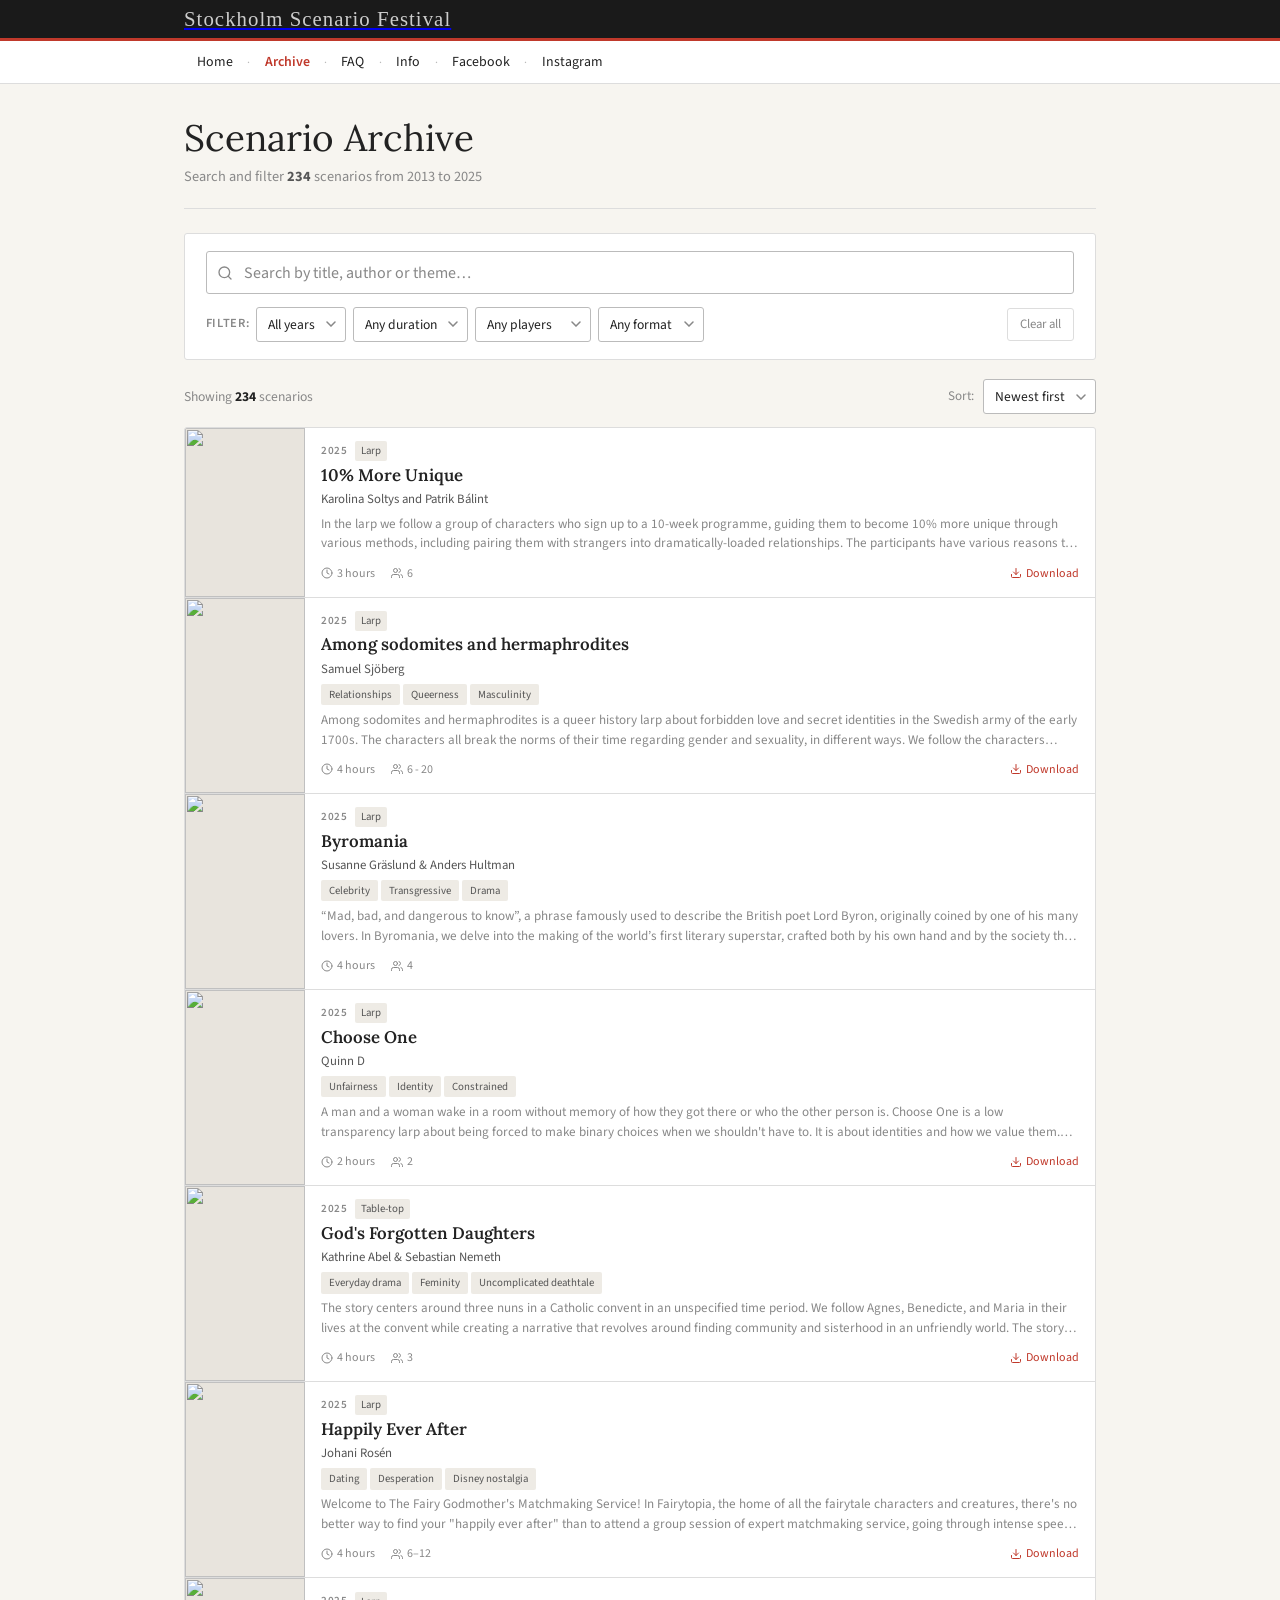
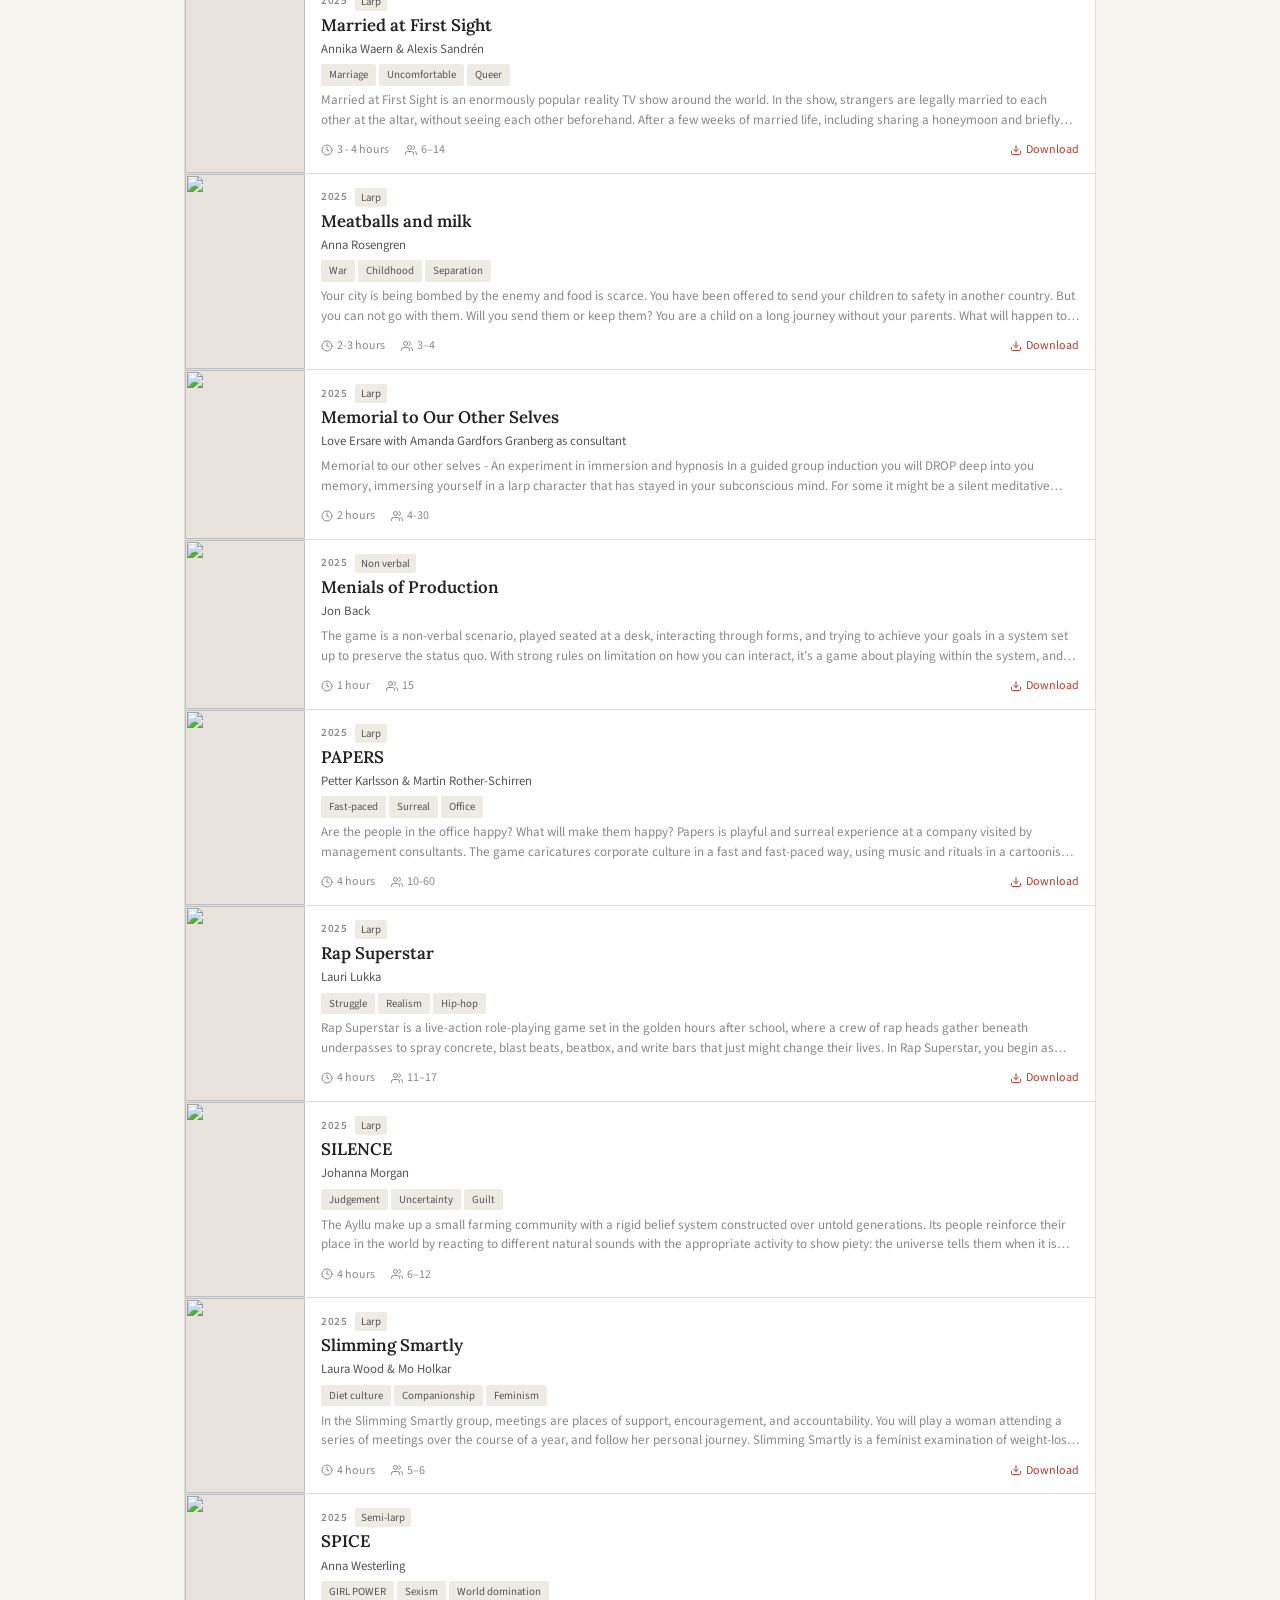
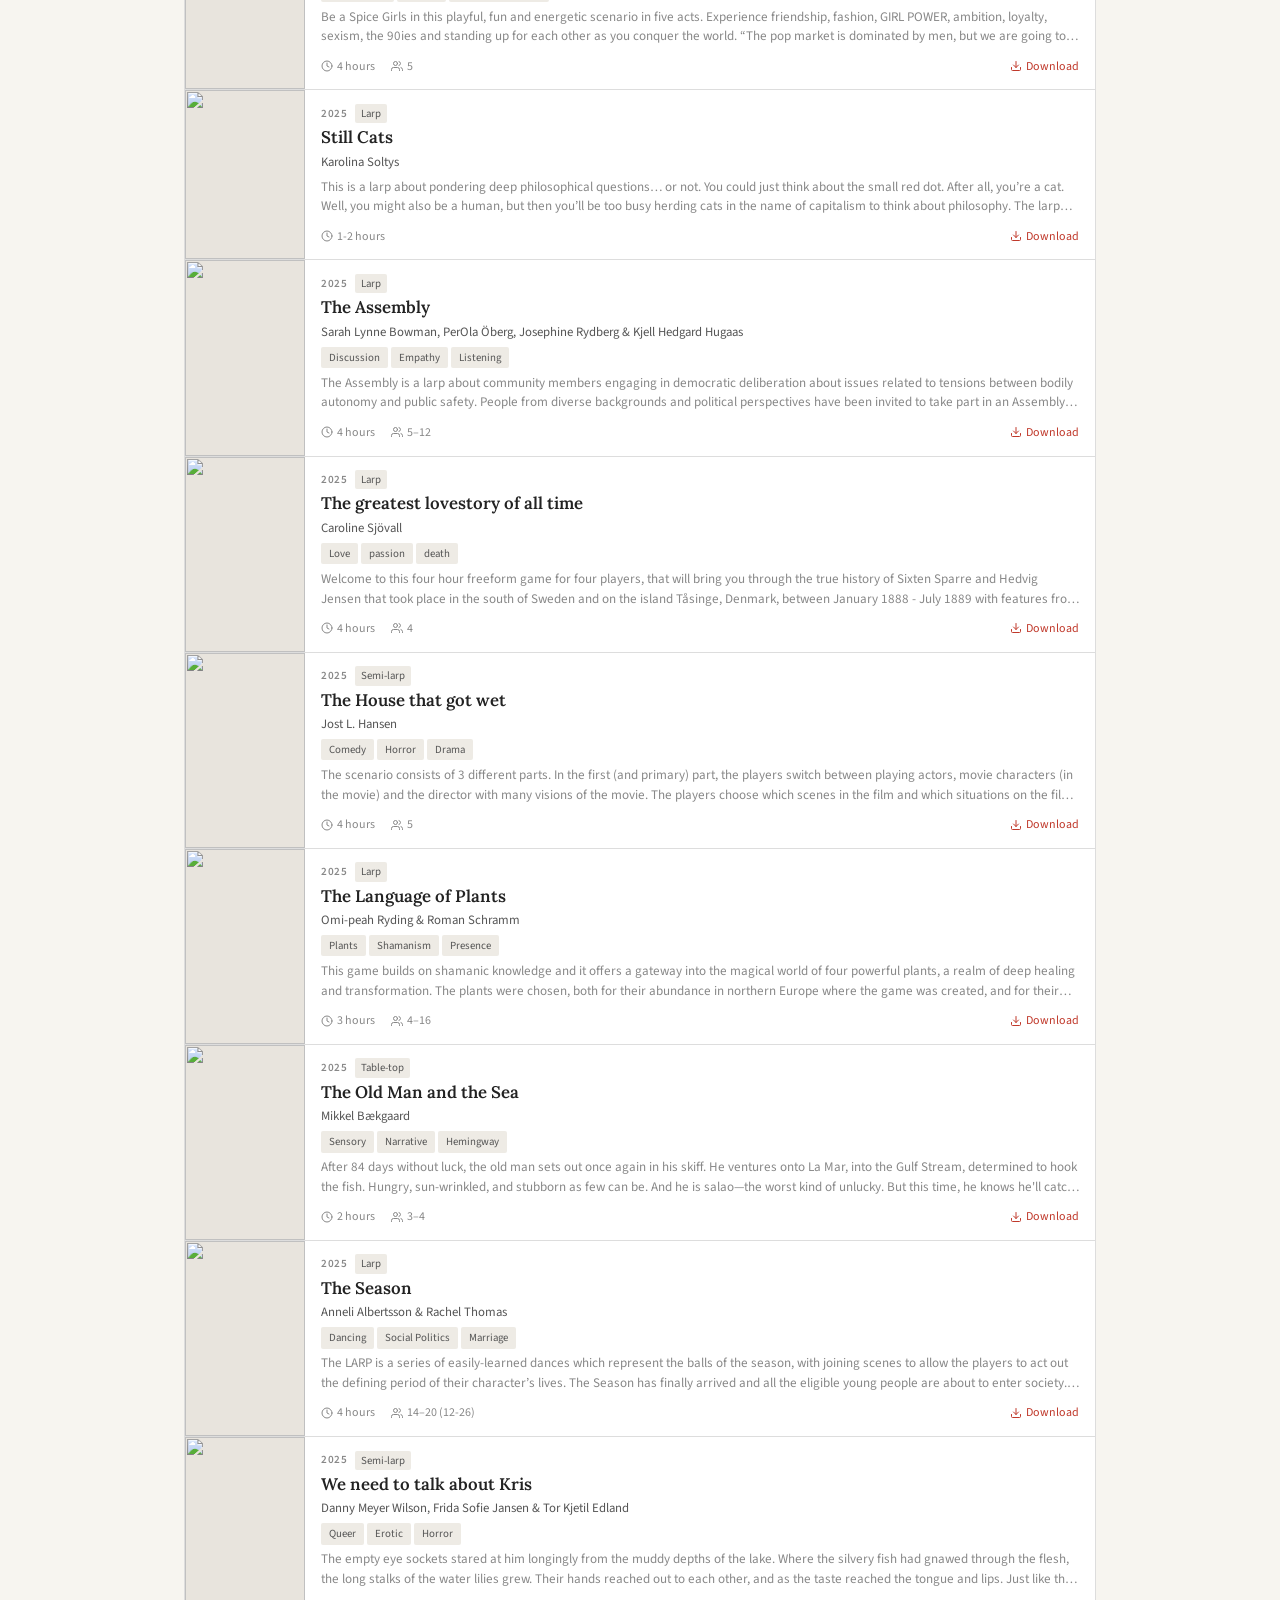
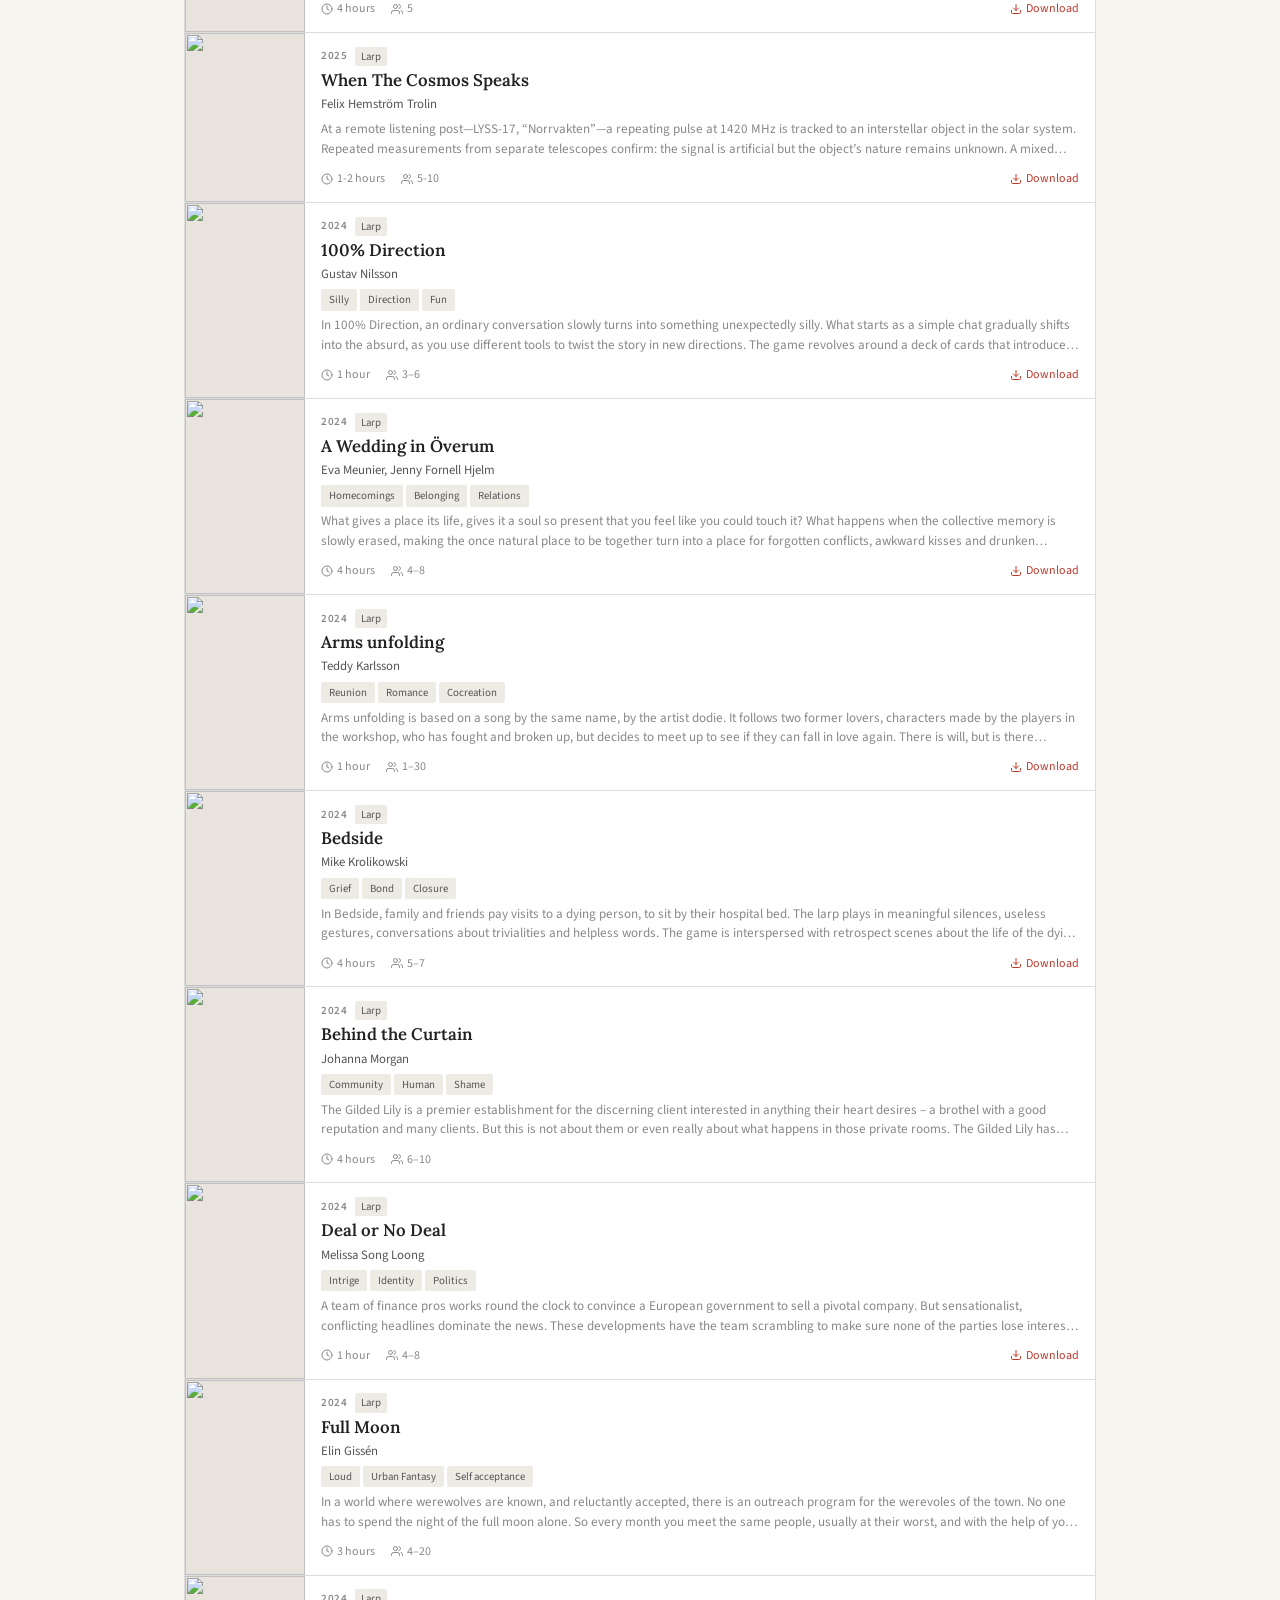
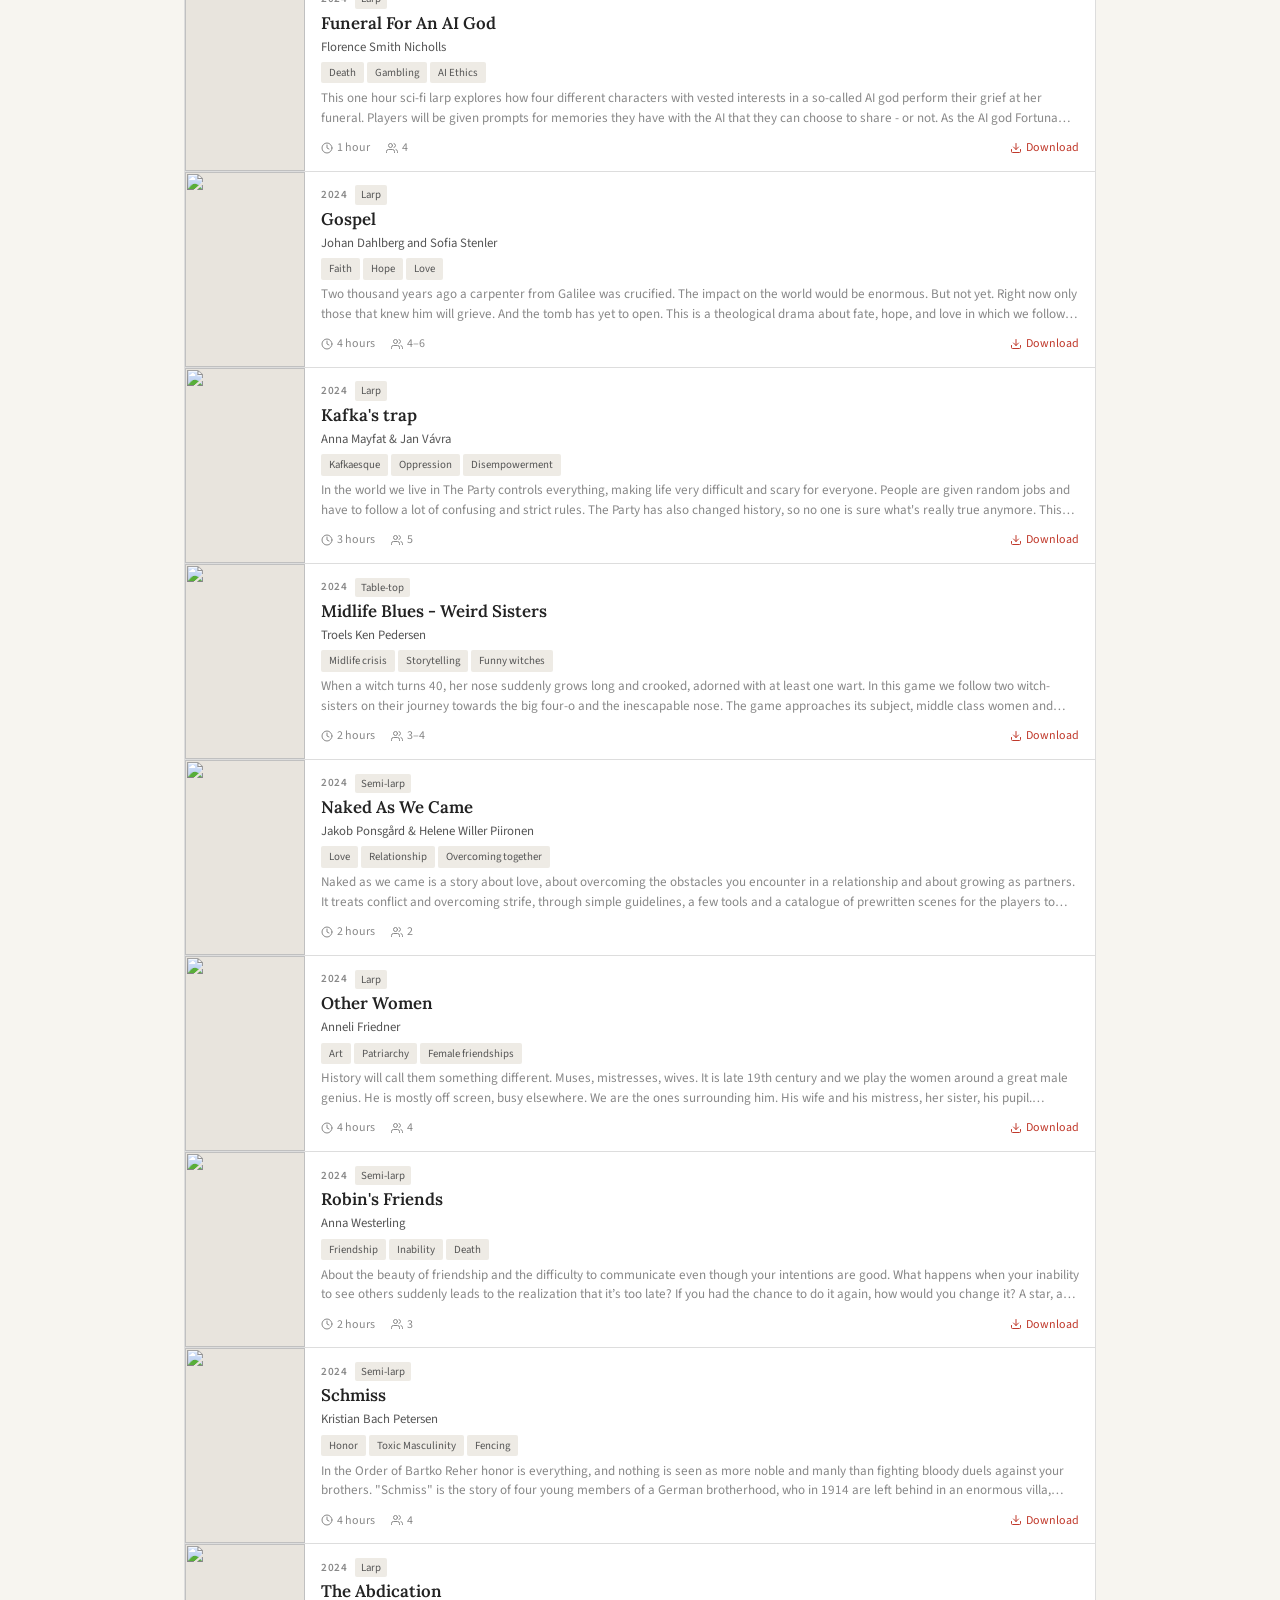
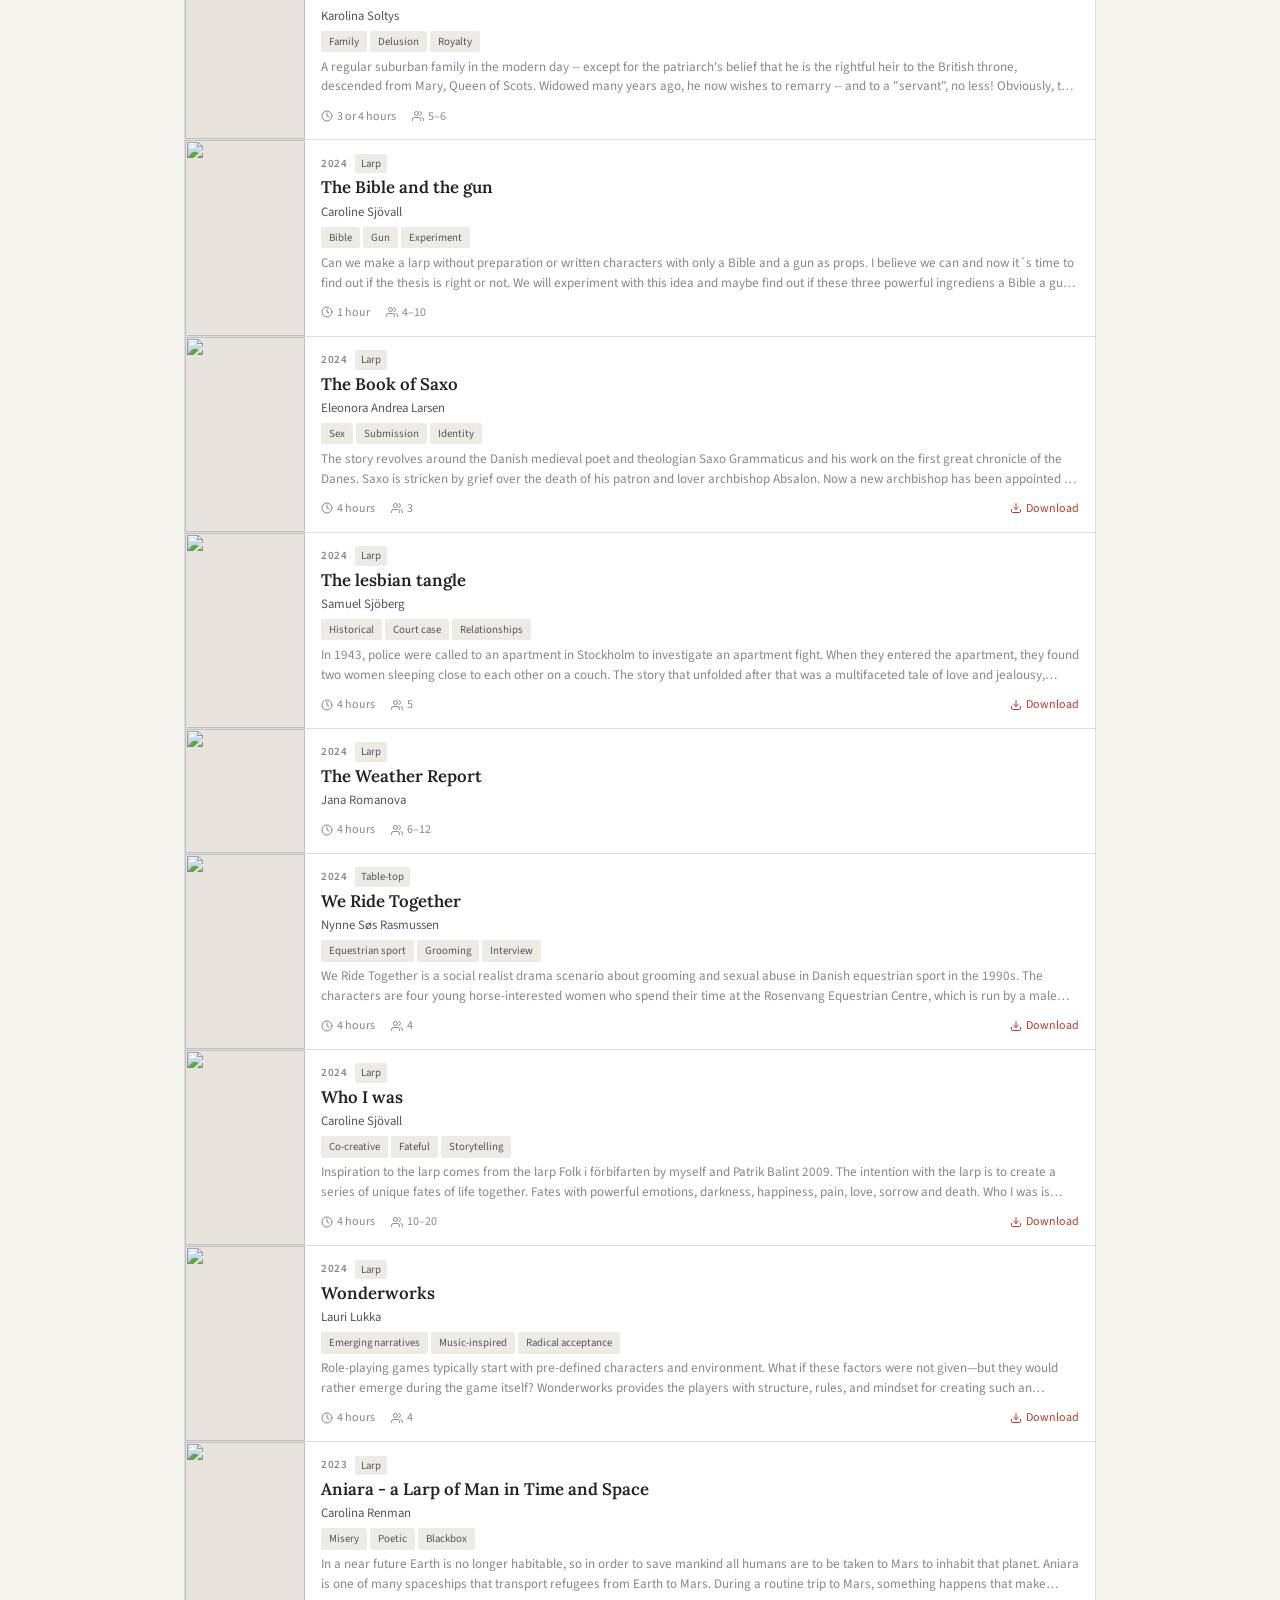
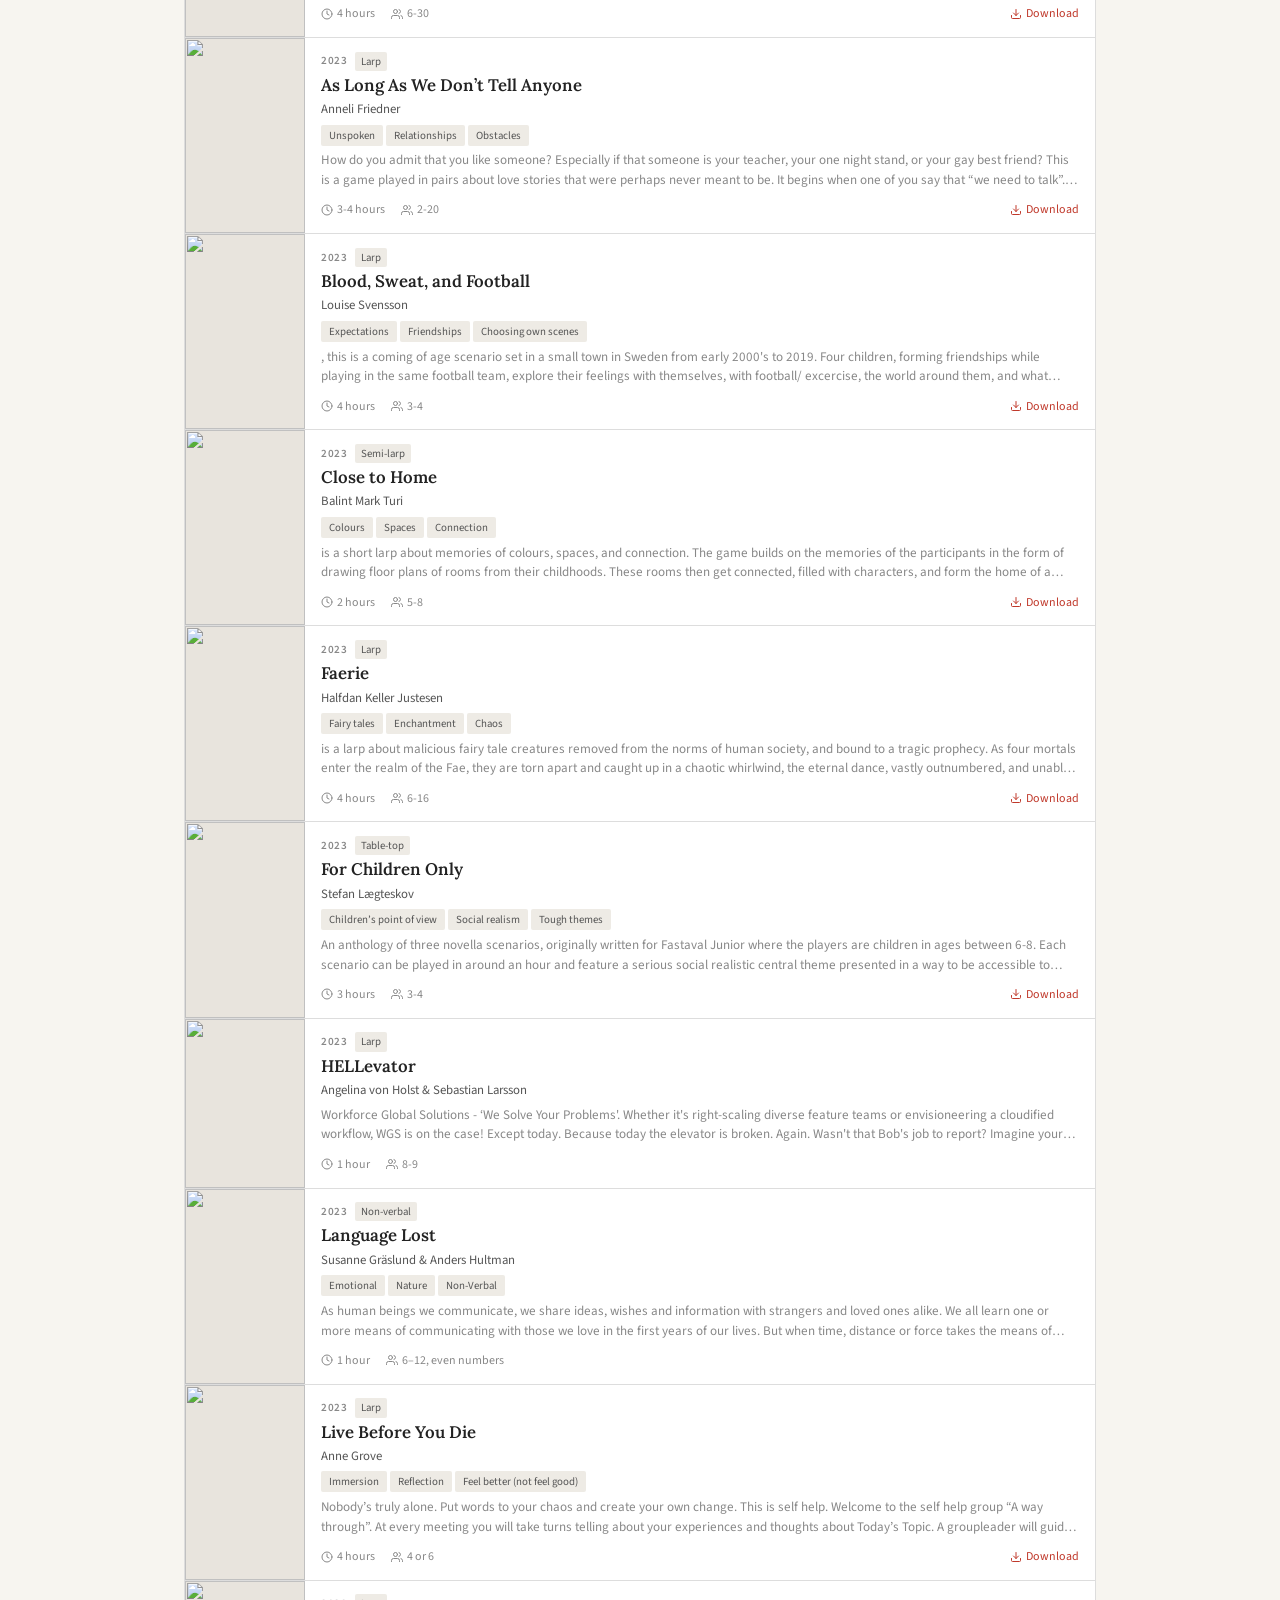
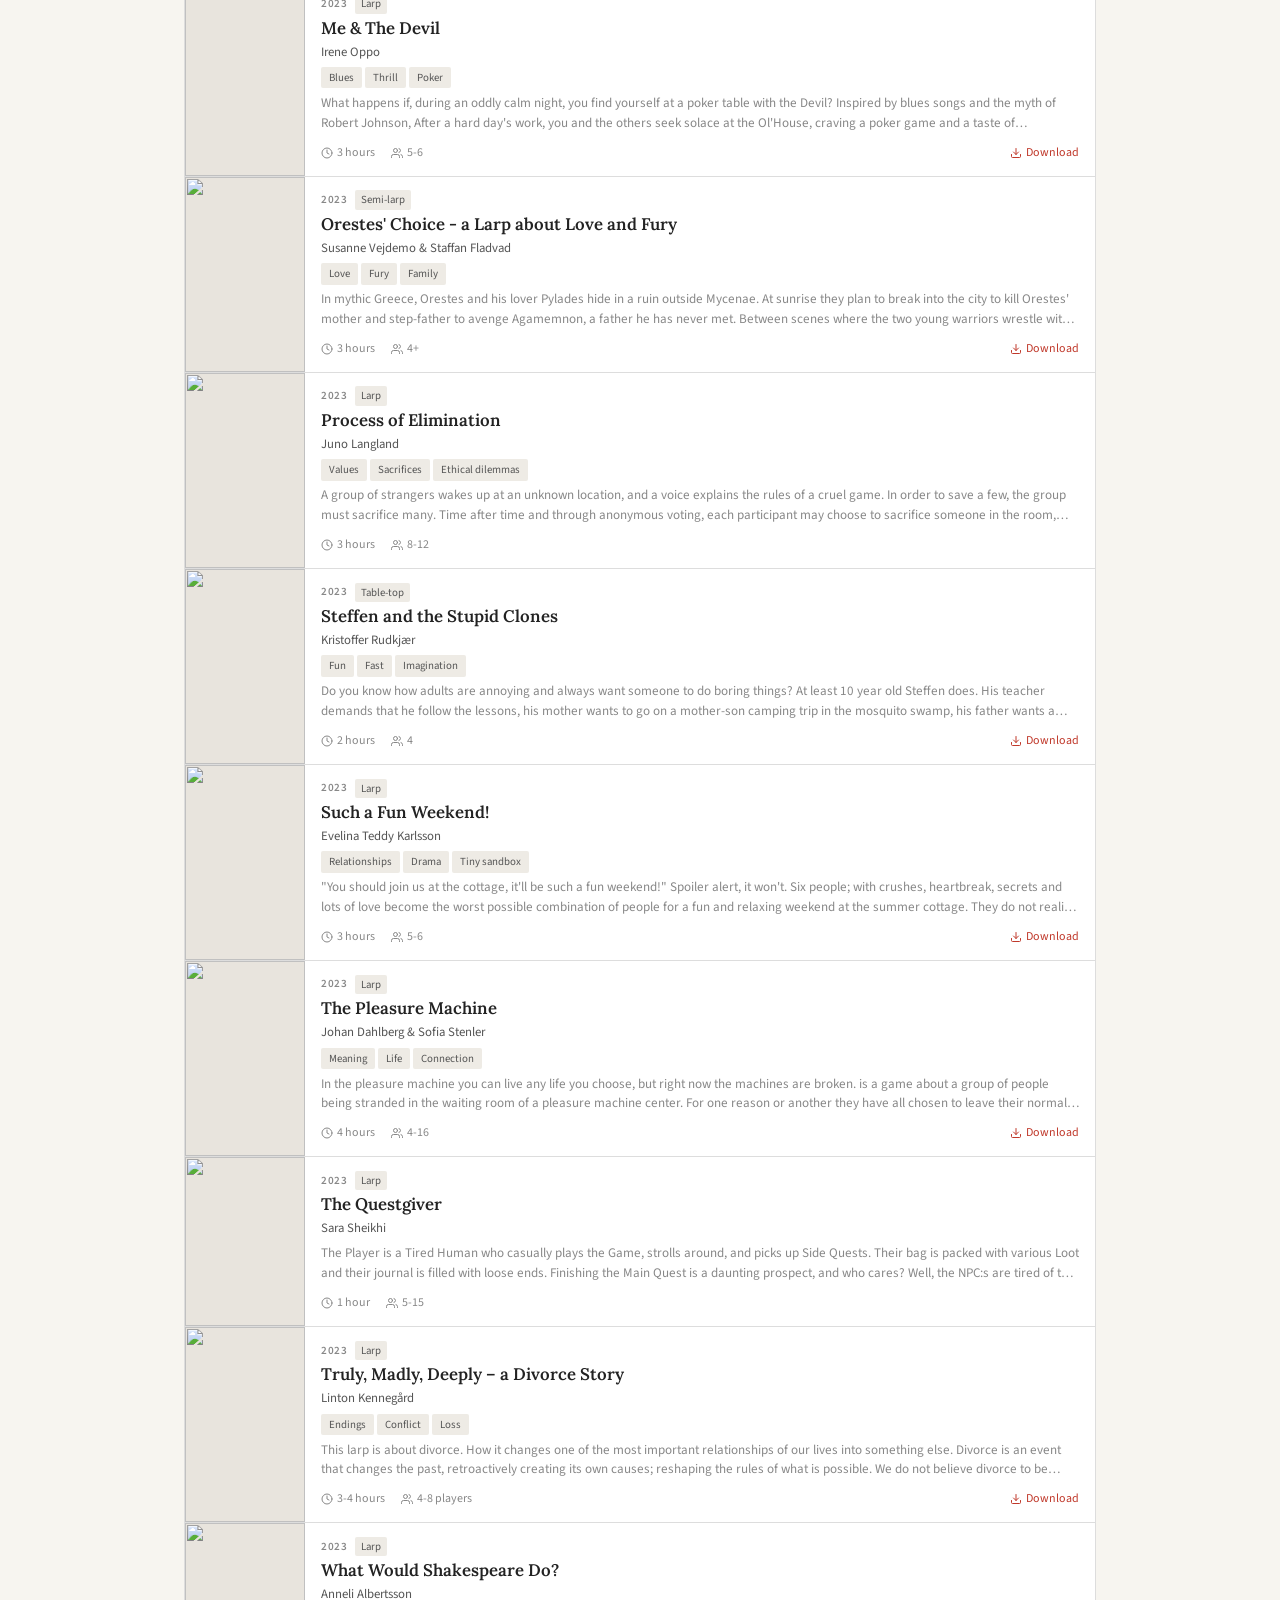
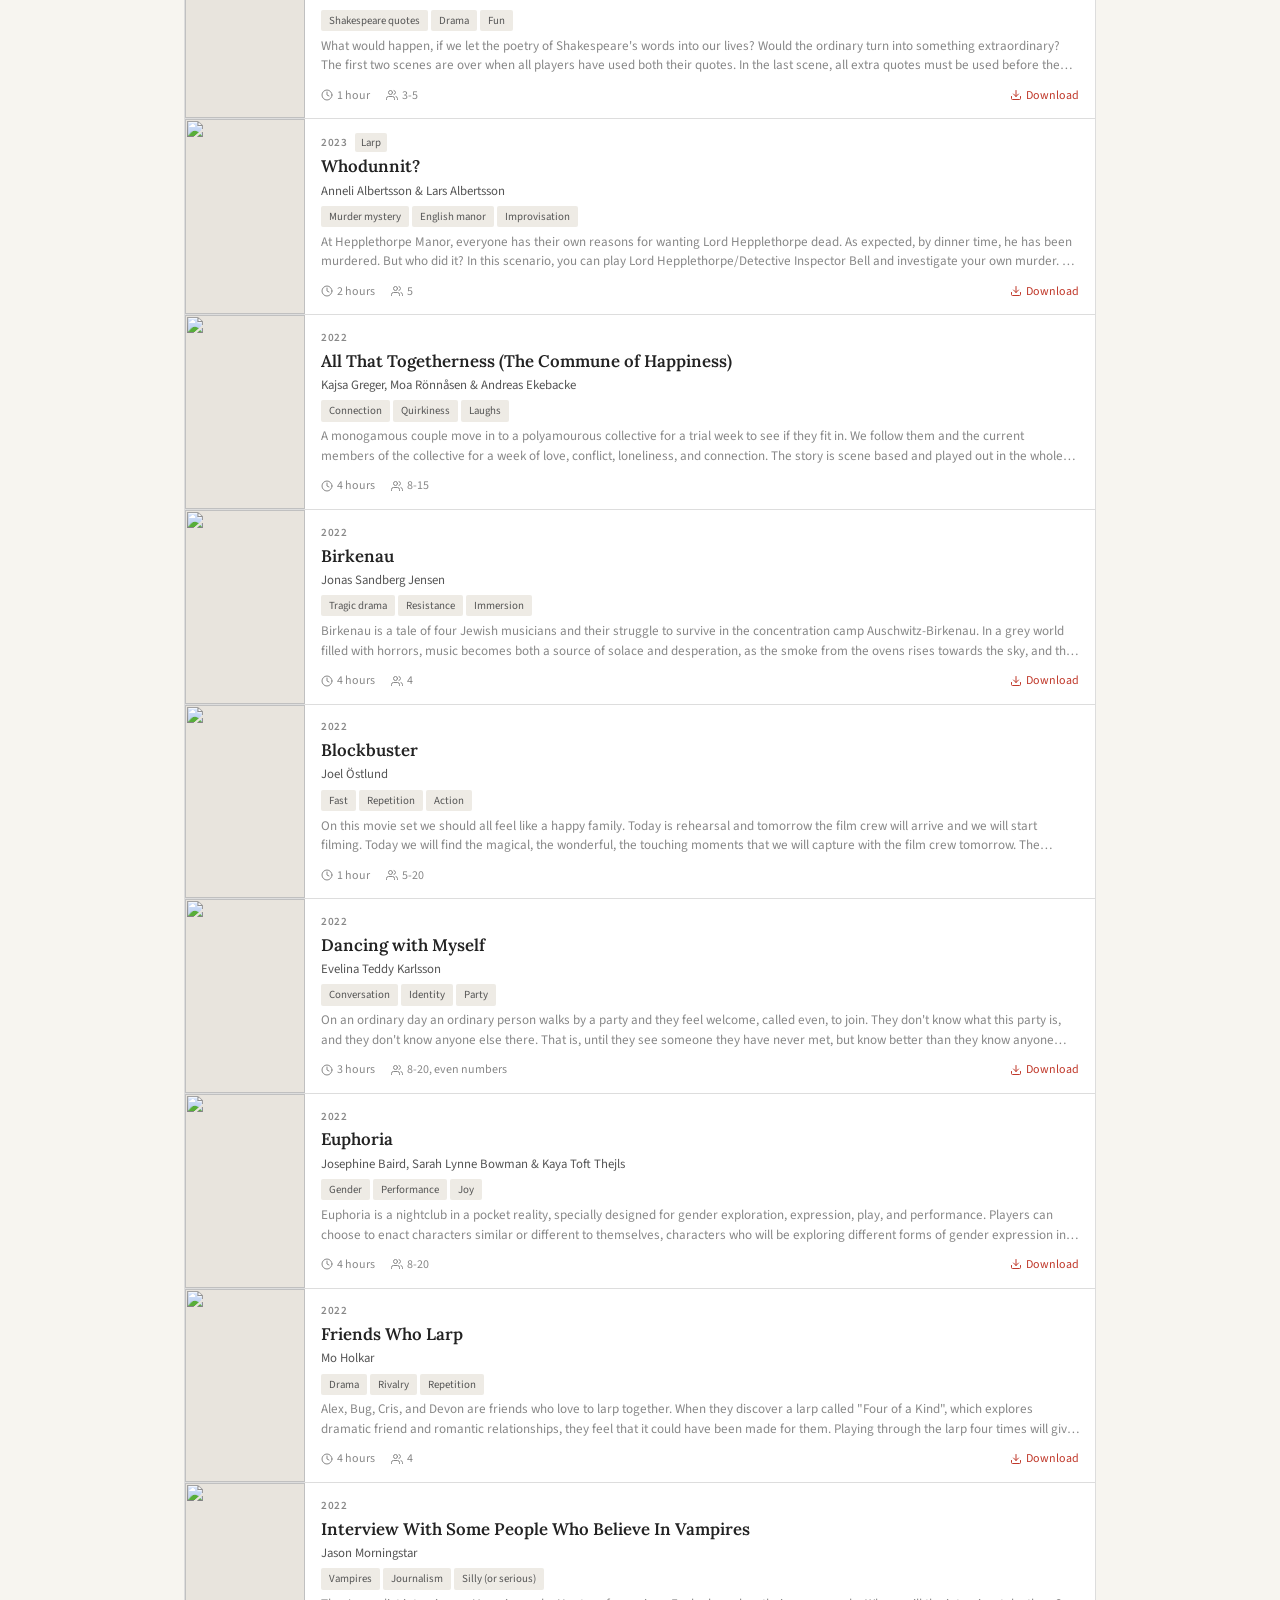
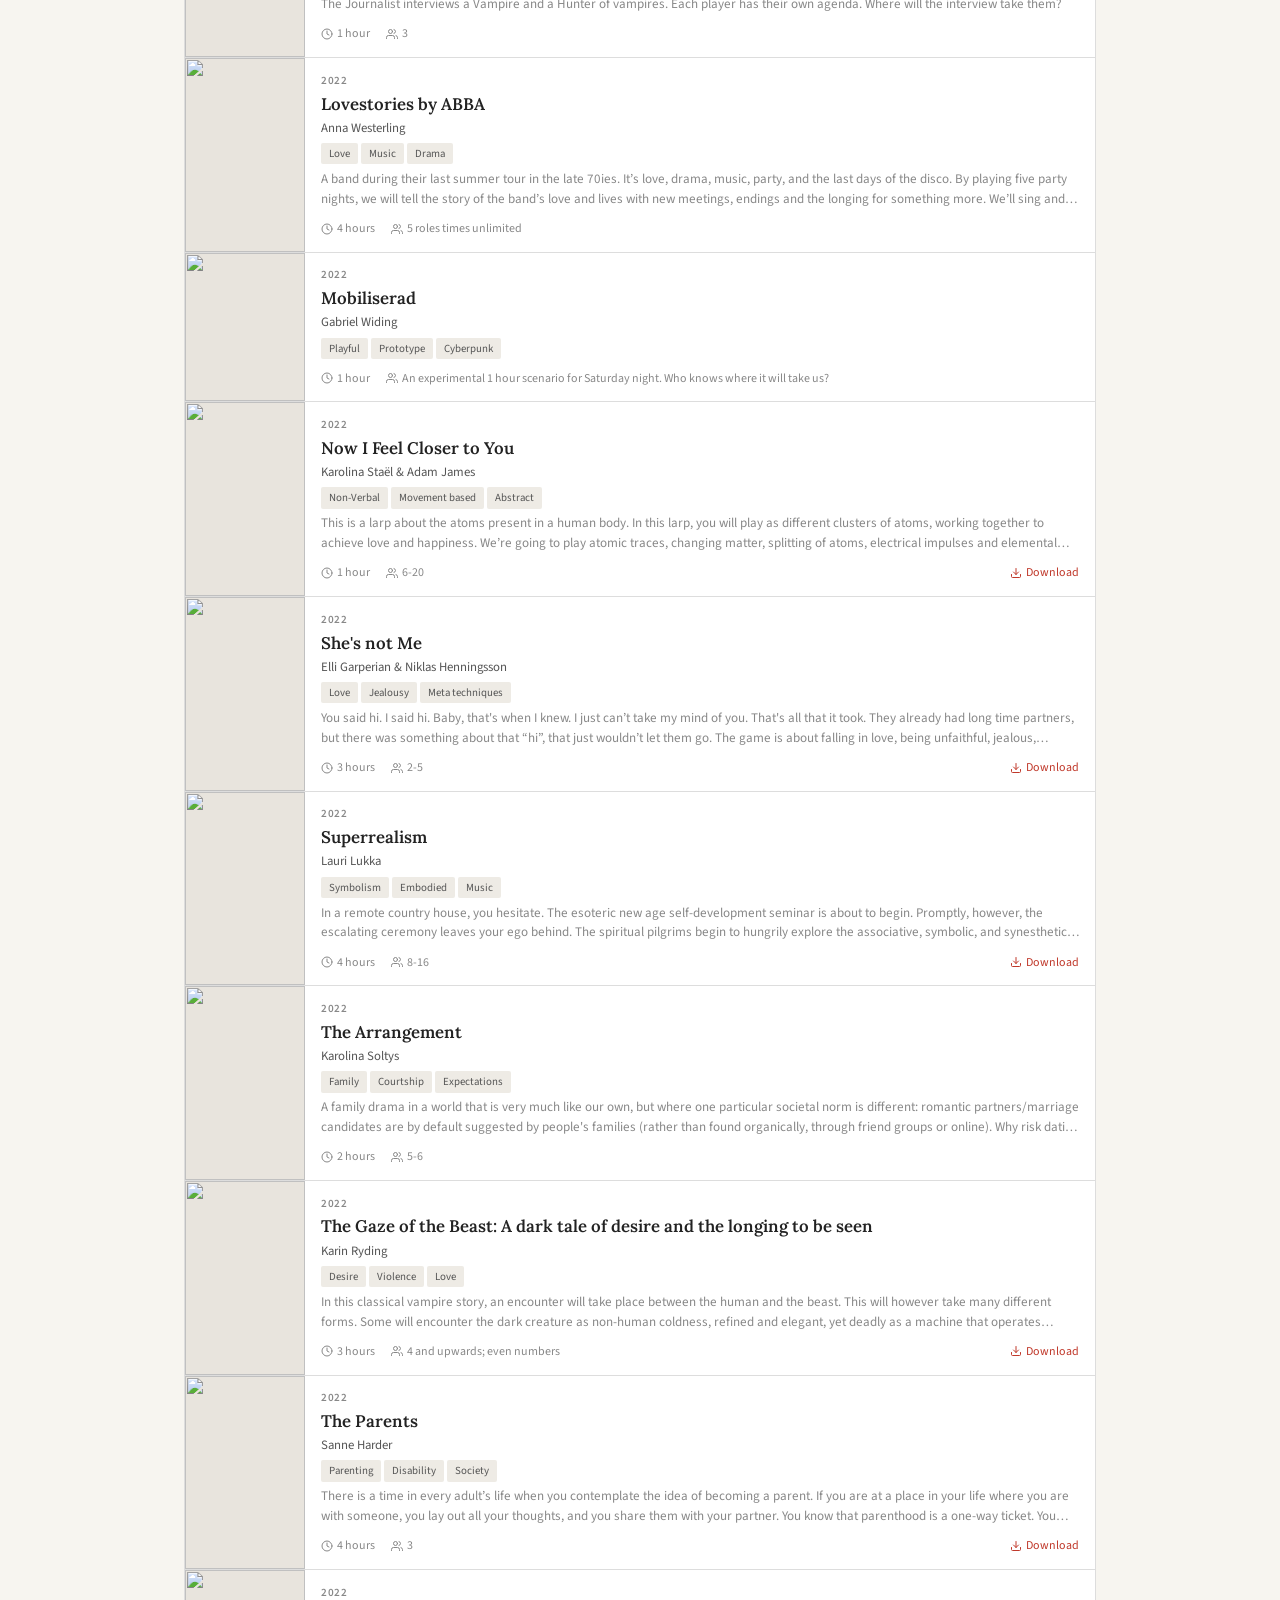
==== index.html @ f1d73fba "Add files via upload" ====
<!DOCTYPE html>
<html lang="en">
<head>
<meta charset="UTF-8">
<meta name="viewport" content="width=device-width, initial-scale=1.0">
<title>Scenario Archive — Stockholm Scenario Festival</title>
<link rel="preconnect" href="https://fonts.googleapis.com">
<link href="https://fonts.googleapis.com/css2?family=Lora:ital,wght@0,400;0,600;1,400&family=Source+Sans+3:wght@300;400;600&display=swap" rel="stylesheet">
<style>
* { box-sizing: border-box; margin: 0; padding: 0; }

:root {
  --white: #fff;
  --bg: #f7f5f0;
  --text: #222;
  --text2: #555;
  --text3: #888;
  --border: #ddd;
  --border2: #bbb;
  --accent: #c0392b;
  --card-bg: #fff;
  --tag-bg: #eeebe5;
  --max: 960px;
  --r: 3px;
}

body {
  font-family: 'Source Sans 3', 'Helvetica Neue', Arial, sans-serif;
  background: var(--bg);
  color: var(--text);
  font-size: 16px;
  line-height: 1.6;
  min-height: 100vh;
}

/* HEADER */
.site-header {
  background: #1a1a1a;
  border-bottom: 3px solid var(--accent);
}
.site-header a { display: block; line-height: 0; }
.site-header img {
  width: 100%;
  max-width: var(--max);
  height: auto;
  display: block;
  margin: 0 auto;
}
.site-header .header-fallback {
  display: none;
  max-width: var(--max);
  margin: 0 auto;
  padding: 1.2rem 1.5rem;
  color: #ccc;
  font-family: Georgia, serif;
  font-size: 1.3rem;
  letter-spacing: 0.05em;
}

/* NAV */
.site-nav {
  background: var(--white);
  border-bottom: 1px solid var(--border);
}
.site-nav-inner {
  max-width: var(--max);
  margin: 0 auto;
  padding: 0 1.5rem;
  display: flex;
  align-items: center;
  flex-wrap: wrap;
  gap: 0;
  min-height: 42px;
  font-size: 0.87rem;
}
.site-nav a {
  color: var(--text);
  text-decoration: none;
  padding: 0.6rem 0.8rem;
  display: inline-block;
  transition: color 0.15s;
}
.site-nav a:hover { color: var(--accent); }
.site-nav .current { color: var(--accent); font-weight: 600; }
.sep { color: var(--border2); padding: 0 0.1rem; font-size: 0.75rem; }

/* PAGE */
.page-wrap {
  max-width: var(--max);
  margin: 0 auto;
  padding: 2rem 1.5rem 4rem;
}

/* HEADING */
.page-heading {
  border-bottom: 1px solid var(--border);
  padding-bottom: 1.2rem;
  margin-bottom: 1.5rem;
}
.page-heading h1 {
  font-family: 'Lora', Georgia, serif;
  font-size: clamp(1.6rem, 4vw, 2.3rem);
  font-weight: 400;
  line-height: 1.2;
  margin-bottom: 0.3rem;
}
.page-heading p {
  font-size: 0.9rem;
  color: var(--text3);
}
.page-heading p strong { color: var(--text2); }

/* CONTROLS */
.controls {
  background: var(--white);
  border: 1px solid var(--border);
  border-radius: var(--r);
  padding: 1.1rem 1.3rem;
  margin-bottom: 1.2rem;
  display: flex;
  flex-direction: column;
  gap: 0.8rem;
}

.search-wrap {
  position: relative;
}
.search-wrap svg {
  position: absolute;
  left: 0.7rem;
  top: 50%;
  transform: translateY(-50%);
  color: var(--text3);
  pointer-events: none;
}
#search {
  width: 100%;
  padding: 0.6rem 0.8rem 0.6rem 2.3rem;
  font-family: inherit;
  font-size: 1rem;
  border: 1px solid var(--border2);
  border-radius: var(--r);
  background: var(--white);
  color: var(--text);
  outline: none;
  transition: border-color 0.15s, box-shadow 0.15s;
}
#search:focus {
  border-color: #888;
  box-shadow: 0 0 0 2px rgba(0,0,0,0.05);
}
#search::placeholder { color: var(--text3); }

.filter-row {
  display: flex;
  flex-wrap: wrap;
  align-items: center;
  gap: 0.45rem;
}
.filter-lbl {
  font-size: 0.78rem;
  color: var(--text3);
  font-weight: 600;
  text-transform: uppercase;
  letter-spacing: 0.05em;
  flex-shrink: 0;
}
select {
  appearance: none;
  -webkit-appearance: none;
  font-family: inherit;
  font-size: 0.85rem;
  padding: 0.42rem 1.9rem 0.42rem 0.65rem;
  border: 1px solid var(--border2);
  border-radius: var(--r);
  background: var(--white)
    url("data:image/svg+xml,%3Csvg xmlns='http://www.w3.org/2000/svg' width='10' height='6'%3E%3Cpath d='M1 1l4 4 4-4' stroke='%23888' stroke-width='1.5' fill='none' stroke-linecap='round'/%3E%3C/svg%3E")
    no-repeat right 0.55rem center;
  color: var(--text);
  cursor: pointer;
  outline: none;
  transition: border-color 0.15s;
}
select:hover, select:focus { border-color: #888; }

.clear-btn {
  margin-left: auto;
  font-family: inherit;
  font-size: 0.8rem;
  padding: 0.42rem 0.75rem;
  background: none;
  border: 1px solid var(--border);
  border-radius: var(--r);
  color: var(--text3);
  cursor: pointer;
  transition: all 0.15s;
  flex-shrink: 0;
}
.clear-btn:hover { border-color: var(--accent); color: var(--accent); }

/* RESULTS BAR */
.results-bar {
  display: flex;
  align-items: center;
  justify-content: space-between;
  margin-bottom: 0.8rem;
  gap: 0.5rem;
  flex-wrap: wrap;
}
.results-count { font-size: 0.85rem; color: var(--text3); }
.results-count strong { color: var(--text); }
.sort-wrap {
  display: flex;
  align-items: center;
  gap: 0.4rem;
  font-size: 0.82rem;
  color: var(--text3);
}

/* GRID */
.grid {
  border: 1px solid var(--border);
  border-radius: var(--r);
  overflow: hidden;
  display: flex;
  flex-direction: column;
  gap: 1px;
  background: var(--border);
}

/* CARD */
.card {
  background: var(--card-bg);
  display: flex;
  flex-direction: row;
  text-decoration: none;
  color: inherit;
  transition: background 0.1s;
  min-height: 110px;
}
.card:hover { background: #fafaf8; }

.card-thumb {
  width: 120px;
  min-height: 110px;
  flex-shrink: 0;
  overflow: hidden;
  background: #e8e4dd;
  display: flex;
  align-items: center;
  justify-content: center;
}
.card-thumb img {
  width: 100%;
  height: 100%;
  object-fit: cover;
  display: block;
}
.card-thumb .ph-icon { opacity: 0.2; }

.card-body {
  padding: 0.85rem 1rem 0.85rem 1rem;
  flex: 1;
  min-width: 0;
  display: flex;
  flex-direction: column;
  gap: 0.2rem;
}

.card-meta-top {
  font-size: 0.7rem;
  color: var(--text3);
  font-weight: 600;
  letter-spacing: 0.05em;
  text-transform: uppercase;
  display: flex;
  align-items: center;
  gap: 0.5rem;
  flex-wrap: wrap;
}
.fmt-pill {
  font-size: 0.68rem;
  background: var(--tag-bg);
  color: var(--text2);
  padding: 1px 6px;
  border-radius: 2px;
  font-weight: 400;
  text-transform: none;
  letter-spacing: 0;
}

.card-title {
  font-family: 'Lora', Georgia, serif;
  font-size: 1.05rem;
  font-weight: 600;
  color: var(--text);
  line-height: 1.25;
  margin-top: 0.05rem;
}
.card:hover .card-title { color: var(--accent); }

.card-authors {
  font-size: 0.8rem;
  color: var(--text2);
  white-space: nowrap;
  overflow: hidden;
  text-overflow: ellipsis;
}

.tags {
  display: flex;
  flex-wrap: wrap;
  gap: 0.2rem;
  margin-top: 0.1rem;
}
.tag {
  font-size: 0.68rem;
  background: var(--tag-bg);
  color: var(--text2);
  padding: 2px 8px;
  border-radius: 2px;
  border: none;
  font-family: inherit;
  cursor: pointer;
  line-height: 1.6;
  transition: background 0.12s, color 0.12s;
}
.tag:hover { background: var(--accent); color: #fff; }

.card-desc {
  font-size: 0.82rem;
  color: var(--text3);
  line-height: 1.5;
  display: -webkit-box;
  -webkit-line-clamp: 2;
  -webkit-box-orient: vertical;
  overflow: hidden;
  margin-top: 0.15rem;
}

.card-footer {
  display: flex;
  align-items: center;
  gap: 1rem;
  margin-top: auto;
  padding-top: 0.4rem;
  flex-wrap: wrap;
}
.meta-item {
  font-size: 0.75rem;
  color: var(--text3);
  display: flex;
  align-items: center;
  gap: 0.25rem;
  white-space: nowrap;
}
.dl-link {
  font-size: 0.75rem;
  color: var(--accent);
  display: flex;
  align-items: center;
  gap: 0.25rem;
  margin-left: auto;
}

/* NO RESULTS */
.no-results {
  background: var(--card-bg);
  text-align: center;
  padding: 3rem 2rem;
  color: var(--text3);
}
.no-results h3 {
  font-family: 'Lora', serif;
  font-size: 1.25rem;
  font-weight: 400;
  color: var(--text2);
  margin-bottom: 0.3rem;
}

mark {
  background: #fff176;
  color: inherit;
  border-radius: 1px;
  padding: 0 1px;
}

/* FOOTER */
.site-footer {
  background: var(--white);
  border-top: 1px solid var(--border);
  text-align: center;
  padding: 1.5rem;
  font-size: 0.8rem;
  color: var(--text3);
  margin-top: 2rem;
}
.site-footer a { color: var(--text2); text-decoration: none; }
.site-footer a:hover { color: var(--accent); }

/* MOBILE */
@media (max-width: 560px) {
  .page-wrap { padding: 1rem 0.9rem 3rem; }
  .controls { padding: 0.9rem 0.9rem; }

  .card-thumb { width: 76px; min-height: 100px; }
  .card-body { padding: 0.65rem 0.75rem; }
  .card-title { font-size: 0.95rem; }
  .card-desc { display: none; }
  .tags { gap: 0.15rem; }

  .filter-row { gap: 0.35rem; }
  select { font-size: 0.82rem; }
  .clear-btn { padding: 0.38rem 0.6rem; }

  .site-nav-inner { font-size: 0.8rem; padding: 0 0.75rem; }
  .site-nav a { padding: 0.55rem 0.5rem; }
}

@media (max-width: 380px) {
  .card-thumb { display: none; }
}
</style>
</head>
<body>

<header class="site-header">
  <a href="https://scenariofestival.se">
    <img
      src="https://scenariofestival.se/wp-content/uploads/2014/04/cropped-cropped-cropped-cropped-header-webb_1040_nodate2.png"
      alt="Stockholm Scenario Festival"
      onerror="this.style.display='none'; this.nextElementSibling.style.display='block'"
    >
    <div class="header-fallback">Stockholm Scenario Festival</div>
  </a>
</header>

<nav class="site-nav">
  <div class="site-nav-inner">
    <a href="https://scenariofestival.se">Home</a>
    <span class="sep">·</span>
    <a href="https://scenariofestival.se/archive/" class="current">Archive</a>
    <span class="sep">·</span>
    <a href="https://scenariofestival.se/what-is-this/">FAQ</a>
    <span class="sep">·</span>
    <a href="https://scenariofestival.se/practical/">Info</a>
    <span class="sep">·</span>
    <a href="https://www.facebook.com/StockholmScenarioFestival/" target="_blank" rel="noopener">Facebook</a>
    <span class="sep">·</span>
    <a href="https://www.instagram.com/explore/tags/stockholmscenariofestival/" target="_blank" rel="noopener">Instagram</a>
  </div>
</nav>

<div class="page-wrap">

  <div class="page-heading">
    <h1>Scenario Archive</h1>
    <p>Search and filter <strong id="total-count">—</strong> scenarios from 2013 to 2025</p>
  </div>

  <div class="controls">
    <div class="search-wrap">
      <svg width="16" height="16" viewBox="0 0 24 24" fill="none" stroke="currentColor" stroke-width="2" stroke-linecap="round"><circle cx="11" cy="11" r="8"/><line x1="21" y1="21" x2="16.65" y2="16.65"/></svg>
      <input type="search" id="search" placeholder="Search by title, author or theme…" autocomplete="off" spellcheck="false">
    </div>
    <div class="filter-row">
      <span class="filter-lbl">Filter:</span>
      <select id="filter-year"><option value="">All years</option></select>
      <select id="filter-duration"><option value="">Any duration</option></select>
      <select id="filter-players"><option value="">Any players</option></select>
      <select id="filter-format"><option value="">Any format</option></select>
      <button class="clear-btn" onclick="clearAll()">Clear all</button>
    </div>
  </div>

  <div class="results-bar">
    <span class="results-count">Showing <strong id="result-count">—</strong> scenarios</span>
    <div class="sort-wrap">
      Sort:&nbsp;
      <select id="sort">
        <option value="year-desc">Newest first</option>
        <option value="year-asc">Oldest first</option>
        <option value="title">Title A–Z</option>
      </select>
    </div>
  </div>

  <div class="grid" id="grid"></div>

</div>

<footer class="site-footer">
  <a href="https://scenariofestival.se">Stockholm Scenario Festival</a> · 20–22nd of November 2026
</footer>

<script>
// ── SAMPLE DATA ──────────────────────────────────────────────────────────────
const SAMPLE=[{"title":"Dance the Macabray","url":"https://scenariofestival.se/archive/scenarios-2017/dance-the-macabray/","year":2017,"authors":"Frida Lindegren & Sofia Stenler","tags":["Death","Dance","Relationships"],"format":"","duration":"4 hours","players":"12-24","description":"The dead are leaving their graveyard to dance with the living, one last time. Heavily inspired by Neil Gaiman's the Graveyard Book, Dance the Macabray is a story about the struggle to leave people you love, the sorrow of being left, and the magical chance to meet again.","download":"https://scenariofestival.se/wp-content/uploads/2017/11/dance-the-macabray-larp-script.pdf","image":"https://scenariofestival.se/wp-content/uploads/2017/06/318025a1e-e1504967357154.jpg"},{"title":"Distance","url":"https://scenariofestival.se/archive/scenarios-2015/distance/","year":2015,"authors":"Morten Jaeger","tags":["Relationships","Distance","Soldiers' wives"],"format":"","duration":"4 hours","players":"3","description":"Every time Jesper leaves, he writes letters to all of us in case he doesn't return.","download":"https://scenariofestival.se/wp-content/uploads/2015/08/afstand_mortenjaeger_english4.pdf","image":""},{"title":"Ghosts","url":"https://scenariofestival.se/archive/scenarios-2019/ghosts/","year":2019,"authors":"Troels Barkholt-Spangsbo & Martin Qwist","tags":["Tragedy","Betrayal","Narratives"],"format":"","duration":"4 hours","players":"8-24","description":"Memories are volatile. The same is life. As ghosts you are trapped in limbo and are forced to relive your last days alive.","download":"https://scenariofestival.se/wp-content/uploads/2019/11/genfc3a6rd.pdf","image":"https://scenariofestival.se/wp-content/uploads/2019/08/ararat_lunatic_asylum_-_aradale_psychiatric_hospital.jpg"},{"title":"Robin's friends","url":"https://scenariofestival.se/archive/scenarios-2013/robins-friends/","year":2013,"authors":"Anna Westerling","tags":["Friendship","Mistakes","Death"],"format":"","duration":"2 hours","players":"3","description":"About the beauty of friendship and the difficulty to communicate even though your intentions are good.","download":"http://scenariofestival.se/wp-content/uploads/2013/08/robins_friends.pdf","image":""},{"title":"10% More Unique","url":"https://scenariofestival.se/archive/scenarios-2025/10-more-unique/","year":2025,"authors":"Karolina Soltys and Patrik Bálint","tags":[],"format":"Larp","duration":"3 hours","players":"6","description":"In the larp we follow a group of characters who sign up to a 10-week programme, guiding them to become 10% more unique through various methods.","download":"https://scenariofestival.se/wp-content/uploads/2025/11/10-more-unique.pdf","image":""},{"title":"Rosenstrasse","url":"https://scenariofestival.se/archive/scenarios-2017/rosenstrasse/","year":2017,"authors":"Moyra Turkington & Jessica Hammer","tags":["Love","Oppression","Survival"],"format":"","duration":"4-5 hours","players":"4","description":"Winter has come to Germany and the winds are changing. As the Nazi party rises to power lines are drawn in the sand to separate who is German and who is not.","download":"","image":"https://scenariofestival.se/wp-content/uploads/2017/06/rosenstrasse-square.jpg"},{"title":"Birkenau","url":"https://scenariofestival.se/archive/scenarios-2022/birkenau/","year":2022,"authors":"Jonas Sandberg Jensen","tags":["Tragic drama","Resistance","Immersion"],"format":"","duration":"4 hours","players":"4","description":"Birkenau is a tale of four Jewish musicians and their struggle to survive in the concentration camp Auschwitz-Birkenau.","download":"https://scenariofestival.se/wp-content/uploads/2018/11/birkenau_uk.pdf","image":"https://scenariofestival.se/wp-content/uploads/2022/08/stockholm_birkenau-e1534249517338.png"},{"title":"The Curse","url":"https://scenariofestival.se/archive/scenarios-2013/the-curse/","year":2013,"authors":"Lizzie Stark","tags":["Cancer","Relationships","Uncertainty"],"format":"","duration":"4 hours","players":"4","description":"Would you cut out healthy body parts if you thought it might save your life?","download":"http://scenariofestival.se/wp-content/uploads/2013/08/thecurse_v6.pdf","image":""},{"title":"Opera Buffa!","url":"https://scenariofestival.se/archive/scenarios-2017/opera-buffa/","year":2017,"authors":"Tayler Stokes","tags":[],"format":"","duration":"2 hours","players":"4-6","description":"Players will take center stage and improvise the lost opera 'La promessa della capra', realizing their potential as operatic vocalists.","download":"https://scenariofestival.se/wp-content/uploads/2017/11/stokes-opera-buffa.pdf","image":"https://scenariofestival.se/wp-content/uploads/2017/06/operabuffo.png"},{"title":"Friends Who Larp","url":"https://scenariofestival.se/archive/scenarios-2022/friends-who-larp/","year":2022,"authors":"Mo Holkar","tags":["Drama","Rivalry","Repetition"],"format":"","duration":"4 hours","players":"4","description":"Alex, Bug, Cris, and Devon are friends who love to larp together. When they discover a larp called 'Four of a Kind' they feel it could have been made for them.","download":"https://scenariofestival.se/wp-content/uploads/2022/11/friends-_who_larp.pdf","image":"https://scenariofestival.se/wp-content/uploads/2022/08/friends_who_larp.jpg"},{"title":"Zâr","url":"https://scenariofestival.se/archive/scenarios-2022/zar/","year":2022,"authors":"Henrik Dithmer","tags":["Dreams","Evil","Responsibility"],"format":"","duration":"2 hours","players":"3","description":"An intense narration-based scenario set in a techno-mystical future, about four theurges who must face the consequences of their choices.","download":"","image":""},{"title":"We need to talk about Kris","url":"https://scenariofestival.se/archive/scenarios-2025/we-need-to-talk-about-kris/","year":2025,"authors":"Danny Meyer Wilson, Frida Sofie Jansen & Tor Kjetil Edland","tags":["Queer","Family","Drama"],"format":"Larp","duration":"4 hours","players":"8","description":"A scenario about family, identity and the conversations we avoid having.","download":"","image":""}];

// ── DATA & STATE ─────────────────────────────────────────────────────────────
let DATA = [], filtered = [];

async function loadData() {
  try {
    const r = await fetch('scenarios.json');
    if (r.ok) DATA = await r.json(); else throw 0;
  } catch { DATA = SAMPLE; }
  init();
}

function init() {
  document.getElementById('total-count').textContent = DATA.length;
  populateFilters();
  bindEvents();
  applyFilters();
}

function populateFilters() {
  // Years
  const ysel = document.getElementById('filter-year');
  [...new Set(DATA.map(s=>s.year).filter(Boolean))].sort((a,b)=>b-a)
    .forEach(y => ysel.append(new Option(y, y)));

  // Duration buckets
  const dsel = document.getElementById('filter-duration');
  [['1 hour','1'],['2 hours','2'],['3 hours','3'],['4+ hours','4+']].forEach(([l,v]) => dsel.append(new Option(l,v)));

  // Player buckets
  const psel = document.getElementById('filter-players');
  [['Solo (1)','1'],['2–3 players','2-3'],['4–5 players','4-5'],['6–10 players','6-10'],['11+ players','11+']].forEach(([l,v]) => psel.append(new Option(l,v)));

  // Formats
  const fsel = document.getElementById('filter-format');
  [...new Set(DATA.map(s=>s.format).filter(Boolean))].sort().forEach(f => fsel.append(new Option(f,f)));
}

// ── FILTERING ────────────────────────────────────────────────────────────────
function getState() {
  return {
    q:      document.getElementById('search').value.trim().toLowerCase(),
    year:   document.getElementById('filter-year').value,
    dur:    document.getElementById('filter-duration').value,
    pl:     document.getElementById('filter-players').value,
    fmt:    document.getElementById('filter-format').value,
    sort:   document.getElementById('sort').value,
  };
}

function matchQ(s, q) {
  if (!q) return true;
  const hay = [s.title, s.authors, ...(s.tags||[]), s.description].join(' ').toLowerCase();
  return q.split(/\s+/).every(w => hay.includes(w));
}

function matchDur(s, d) {
  if (!d) return true;
  const n = parseFloat((s.duration||'').match(/[\d.]+/)?.[0]||0);
  if (!n) return false;
  if (d==='4+') return n>=4;
  return Math.round(n)===parseInt(d);
}

function matchPl(s, bucket) {
  if (!bucket) return true;
  const nums = (s.players||'').replace(/\s/g,'').match(/\d+/g);
  if (!nums) return false;
  const lo=parseInt(nums[0]), hi=nums[1]?parseInt(nums[1]):lo;
  if (bucket==='1')    return lo===1&&hi===1;
  if (bucket==='2-3')  return lo<=3&&hi>=2;
  if (bucket==='4-5')  return lo<=5&&hi>=4;
  if (bucket==='6-10') return lo<=10&&hi>=6;
  if (bucket==='11+')  return hi>=11||lo>=11;
  return true;
}

function applyFilters() {
  const st = getState();
  filtered = DATA.filter(s =>
    matchQ(s, st.q) &&
    (!st.year || String(s.year)===st.year) &&
    matchDur(s, st.dur) &&
    matchPl(s, st.pl) &&
    (!st.fmt || s.format===st.fmt)
  );
  if (st.sort==='year-asc') filtered.sort((a,b)=>a.year-b.year||a.title.localeCompare(b.title));
  else if (st.sort==='title') filtered.sort((a,b)=>a.title.localeCompare(b.title));
  else filtered.sort((a,b)=>b.year-a.year||a.title.localeCompare(b.title));
  document.getElementById('result-count').textContent = filtered.length;
  render(filtered, st.q);
}

// ── RENDERING ────────────────────────────────────────────────────────────────
function esc(s){ return (s||'').replace(/&/g,'&amp;').replace(/</g,'&lt;').replace(/>/g,'&gt;').replace(/"/g,'&quot;'); }
function hl(text, q) {
  if (!q||!text) return esc(text||'');
  const words = q.split(/\s+/).filter(Boolean).map(w=>w.replace(/[.*+?^${}()|[\]\\]/g,'\\$&'));
  return esc(text).replace(new RegExp(`(${words.join('|')})`, 'gi'), '<mark>$1</mark>');
}

const IC = `<svg width="12" height="12" viewBox="0 0 24 24" fill="none" stroke="currentColor" stroke-width="2" stroke-linecap="round"><circle cx="12" cy="12" r="10"/><polyline points="12 6 12 12 16 14"/></svg>`;
const IP = `<svg width="12" height="12" viewBox="0 0 24 24" fill="none" stroke="currentColor" stroke-width="2" stroke-linecap="round"><path d="M17 21v-2a4 4 0 0 0-4-4H5a4 4 0 0 0-4 4v2"/><circle cx="9" cy="7" r="4"/><path d="M23 21v-2a4 4 0 0 0-3-3.87M16 3.13a4 4 0 0 1 0 7.75"/></svg>`;
const ID = `<svg width="12" height="12" viewBox="0 0 24 24" fill="none" stroke="currentColor" stroke-width="2" stroke-linecap="round"><path d="M21 15v4a2 2 0 0 1-2 2H5a2 2 0 0 1-2-2v-4"/><polyline points="7 10 12 15 17 10"/><line x1="12" y1="15" x2="12" y2="3"/></svg>`;
const IIMG = `<svg width="28" height="28" viewBox="0 0 24 24" fill="none" stroke="currentColor" stroke-width="1" class="ph-icon"><rect x="3" y="3" width="18" height="18" rx="2"/><circle cx="8.5" cy="8.5" r="1.5"/><polyline points="21 15 16 10 5 21"/></svg>`;

function render(scenarios, q) {
  const grid = document.getElementById('grid');
  grid.innerHTML = '';
  if (!scenarios.length) {
    grid.innerHTML = '<div class="no-results"><h3>No scenarios found</h3><p>Try different keywords or remove a filter.</p></div>';
    return;
  }
  scenarios.forEach(s => {
    const a = document.createElement('a');
    a.className = 'card';
    a.href = s.url;
    a.target = '_blank';
    a.rel = 'noopener';

    const thumb = s.image
      ? `<div class="card-thumb"><img src="${esc(s.image)}" alt="" loading="lazy" onerror="this.parentNode.innerHTML='${IIMG.replace(/"/g,"'")}'" ></div>`
      : `<div class="card-thumb">${IIMG}</div>`;

    const tags = (s.tags||[]).map(t=>`<button class="tag" onclick="filterTag(event,'${t.replace(/'/g,"\\'")}')">${hl(t,q)}</button>`).join('');
    const meta = [
      s.duration ? `<span class="meta-item">${IC} ${hl(s.duration,q)}</span>` : '',
      s.players  ? `<span class="meta-item">${IP} ${hl(s.players,q)}</span>`  : '',
    ].filter(Boolean).join('');
    const dl = s.download ? `<span class="dl-link">${ID} Download</span>` : '';
    const fmt = s.format ? `<span class="fmt-pill">${hl(s.format,q)}</span>` : '';

    a.innerHTML = `
      ${thumb}
      <div class="card-body">
        <div class="card-meta-top">${s.year}${fmt}</div>
        <div class="card-title">${hl(s.title,q)}</div>
        ${s.authors?`<div class="card-authors">${hl(s.authors,q)}</div>`:''}
        ${tags?`<div class="tags">${tags}</div>`:''}
        ${s.description?`<div class="card-desc">${hl(s.description,q)}</div>`:''}
        <div class="card-footer">${meta}${dl}</div>
      </div>`;
    grid.appendChild(a);
  });
}

// ── INTERACTIONS ─────────────────────────────────────────────────────────────
function filterTag(e, tag) {
  e.preventDefault(); e.stopPropagation();
  document.getElementById('search').value = tag;
  applyFilters();
  window.scrollTo({top:0, behavior:'smooth'});
}

function clearAll() {
  document.getElementById('search').value = '';
  ['filter-year','filter-duration','filter-players','filter-format'].forEach(id=>document.getElementById(id).value='');
  document.getElementById('sort').value = 'year-desc';
  applyFilters();
}

function debounce(fn,ms){ let t; return(...a)=>{clearTimeout(t);t=setTimeout(()=>fn(...a),ms);}; }

function bindEvents() {
  document.getElementById('search').addEventListener('input', debounce(applyFilters, 180));
  ['filter-year','filter-duration','filter-players','filter-format','sort'].forEach(id=>
    document.getElementById(id).addEventListener('change', applyFilters));
}

loadData();
</script>
</body>
</html>
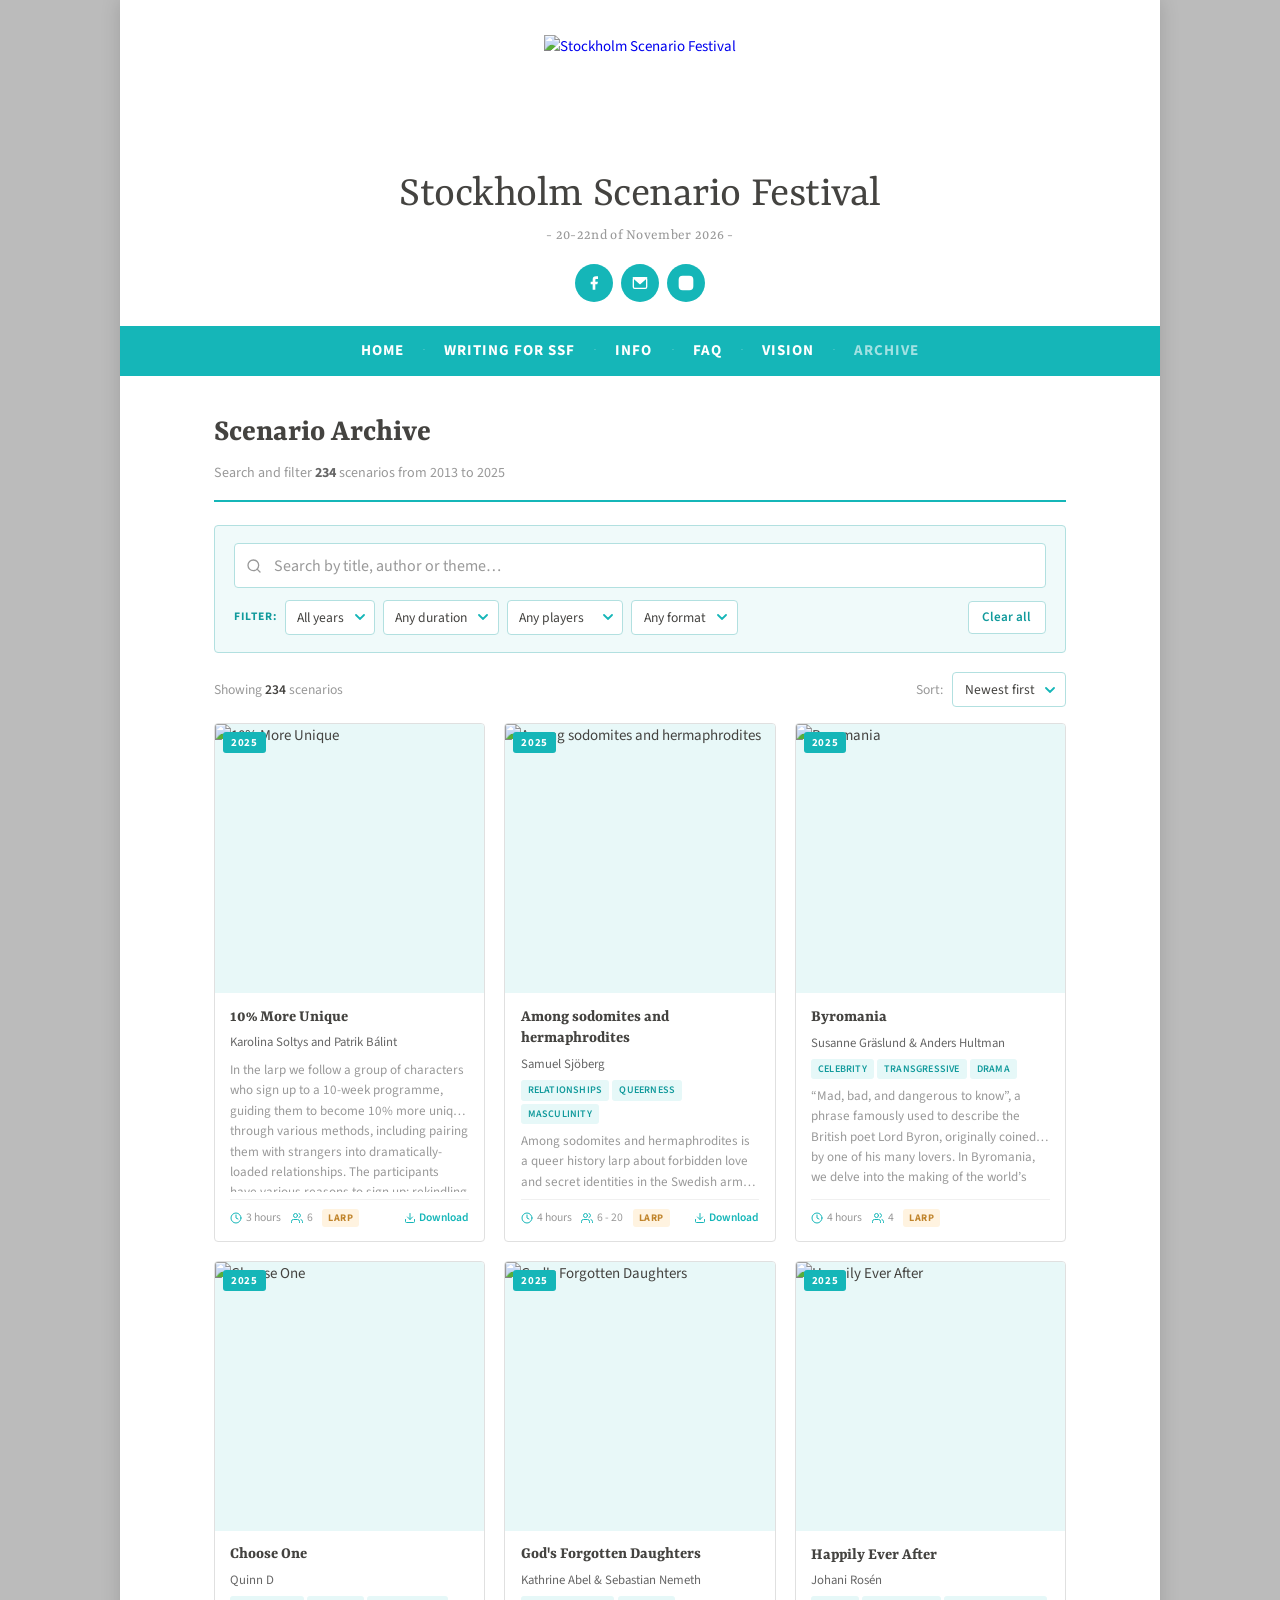
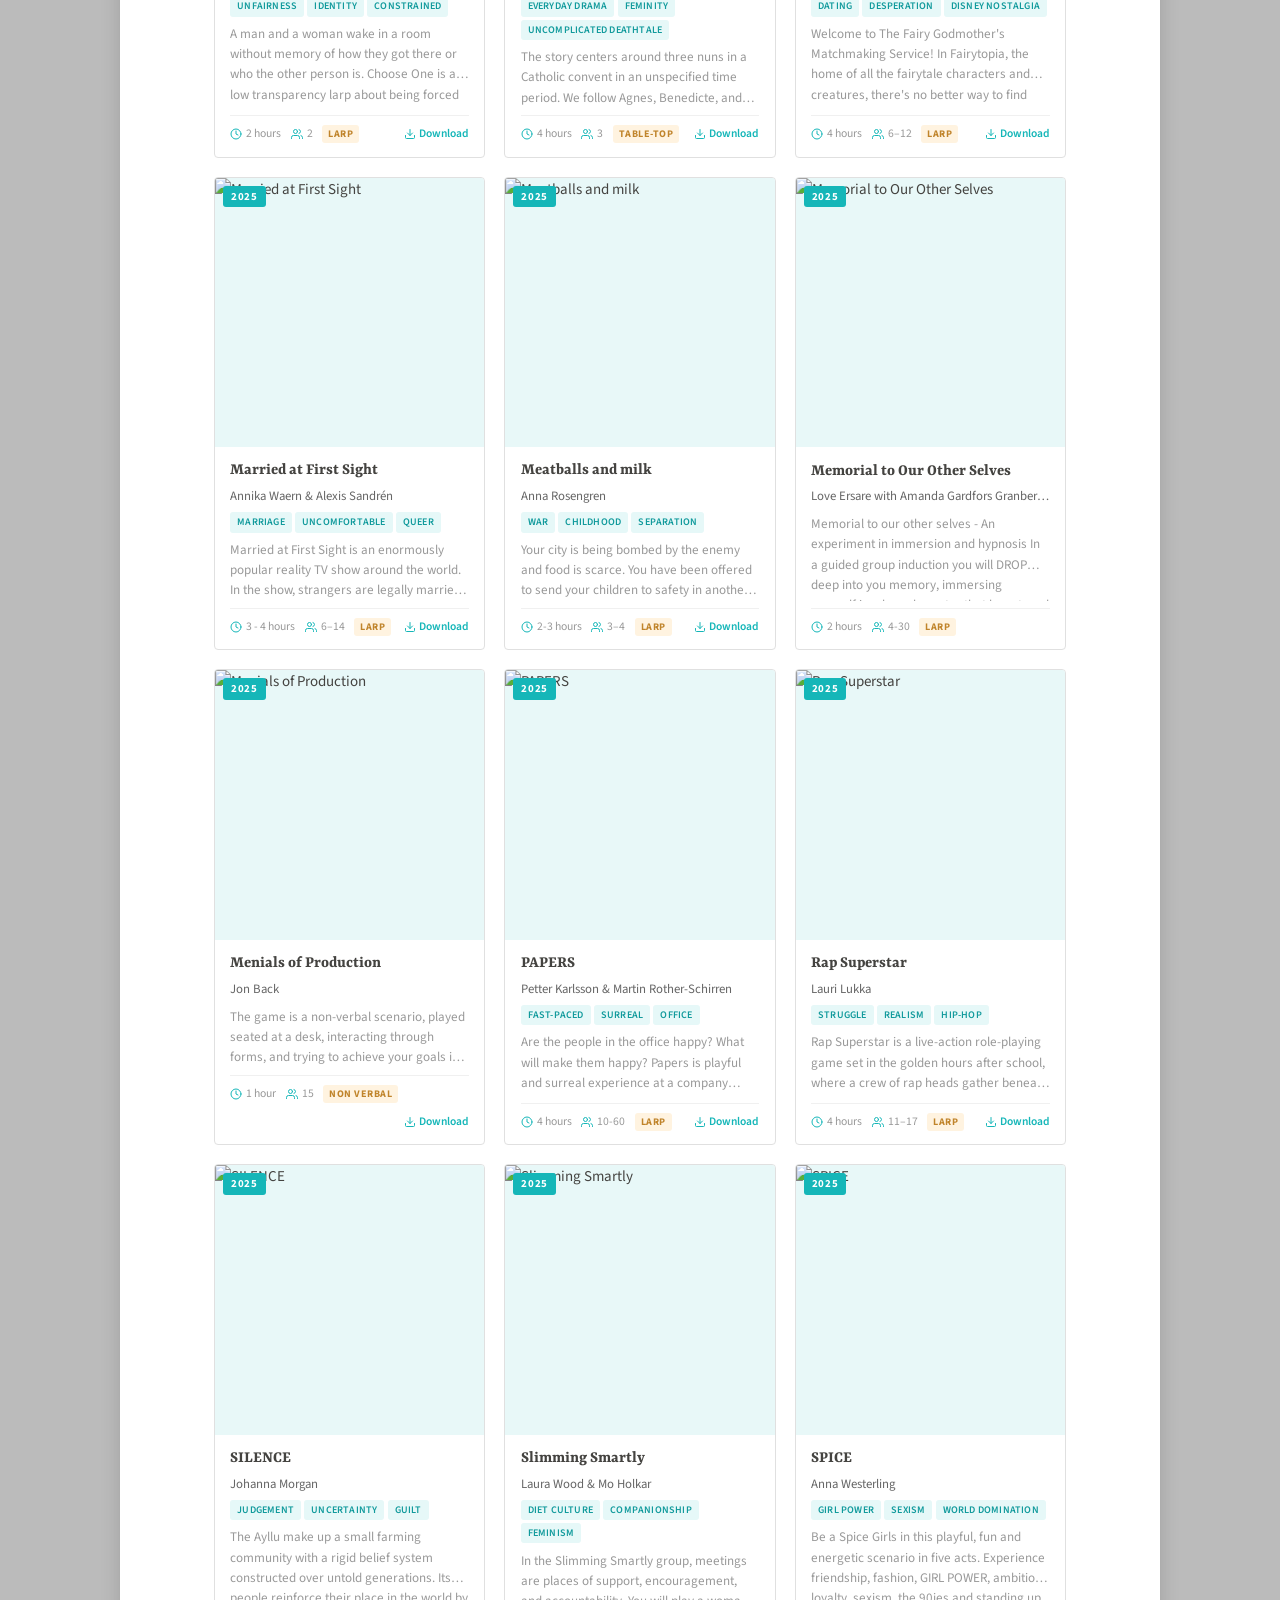
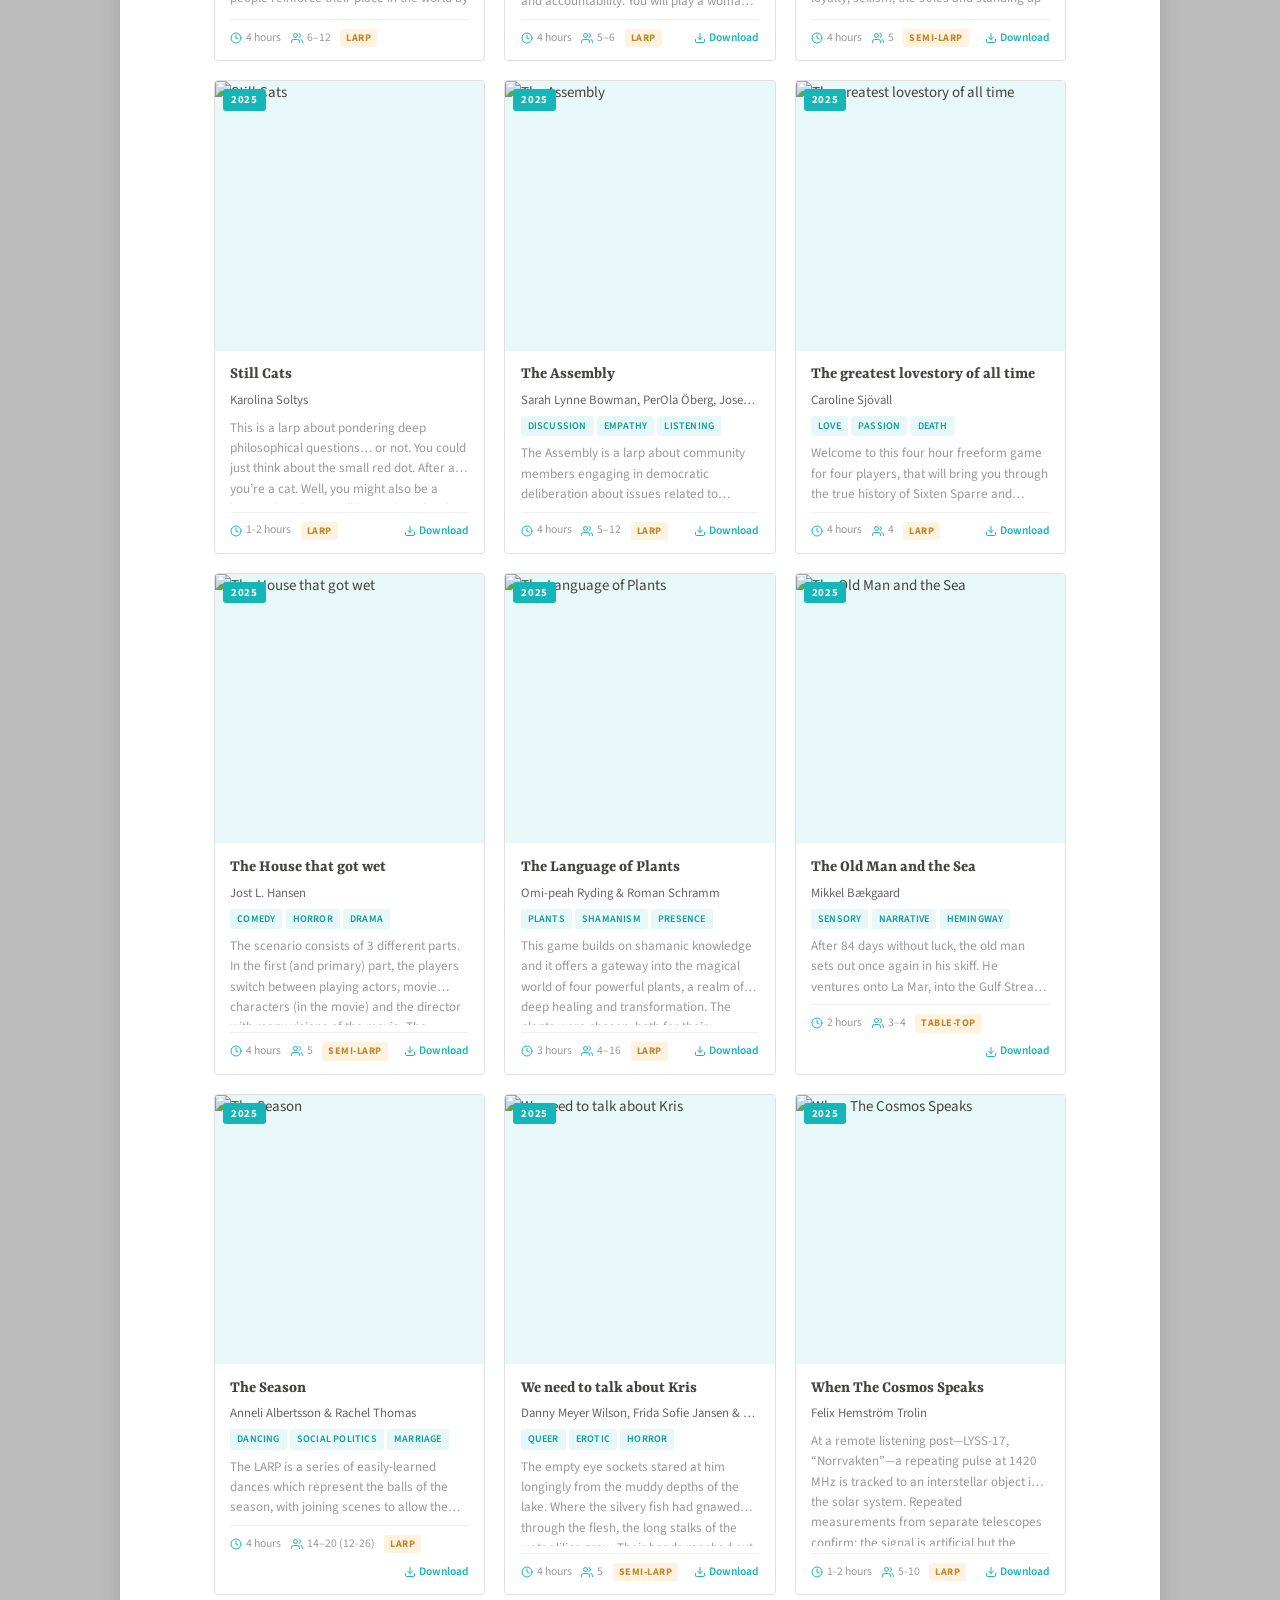
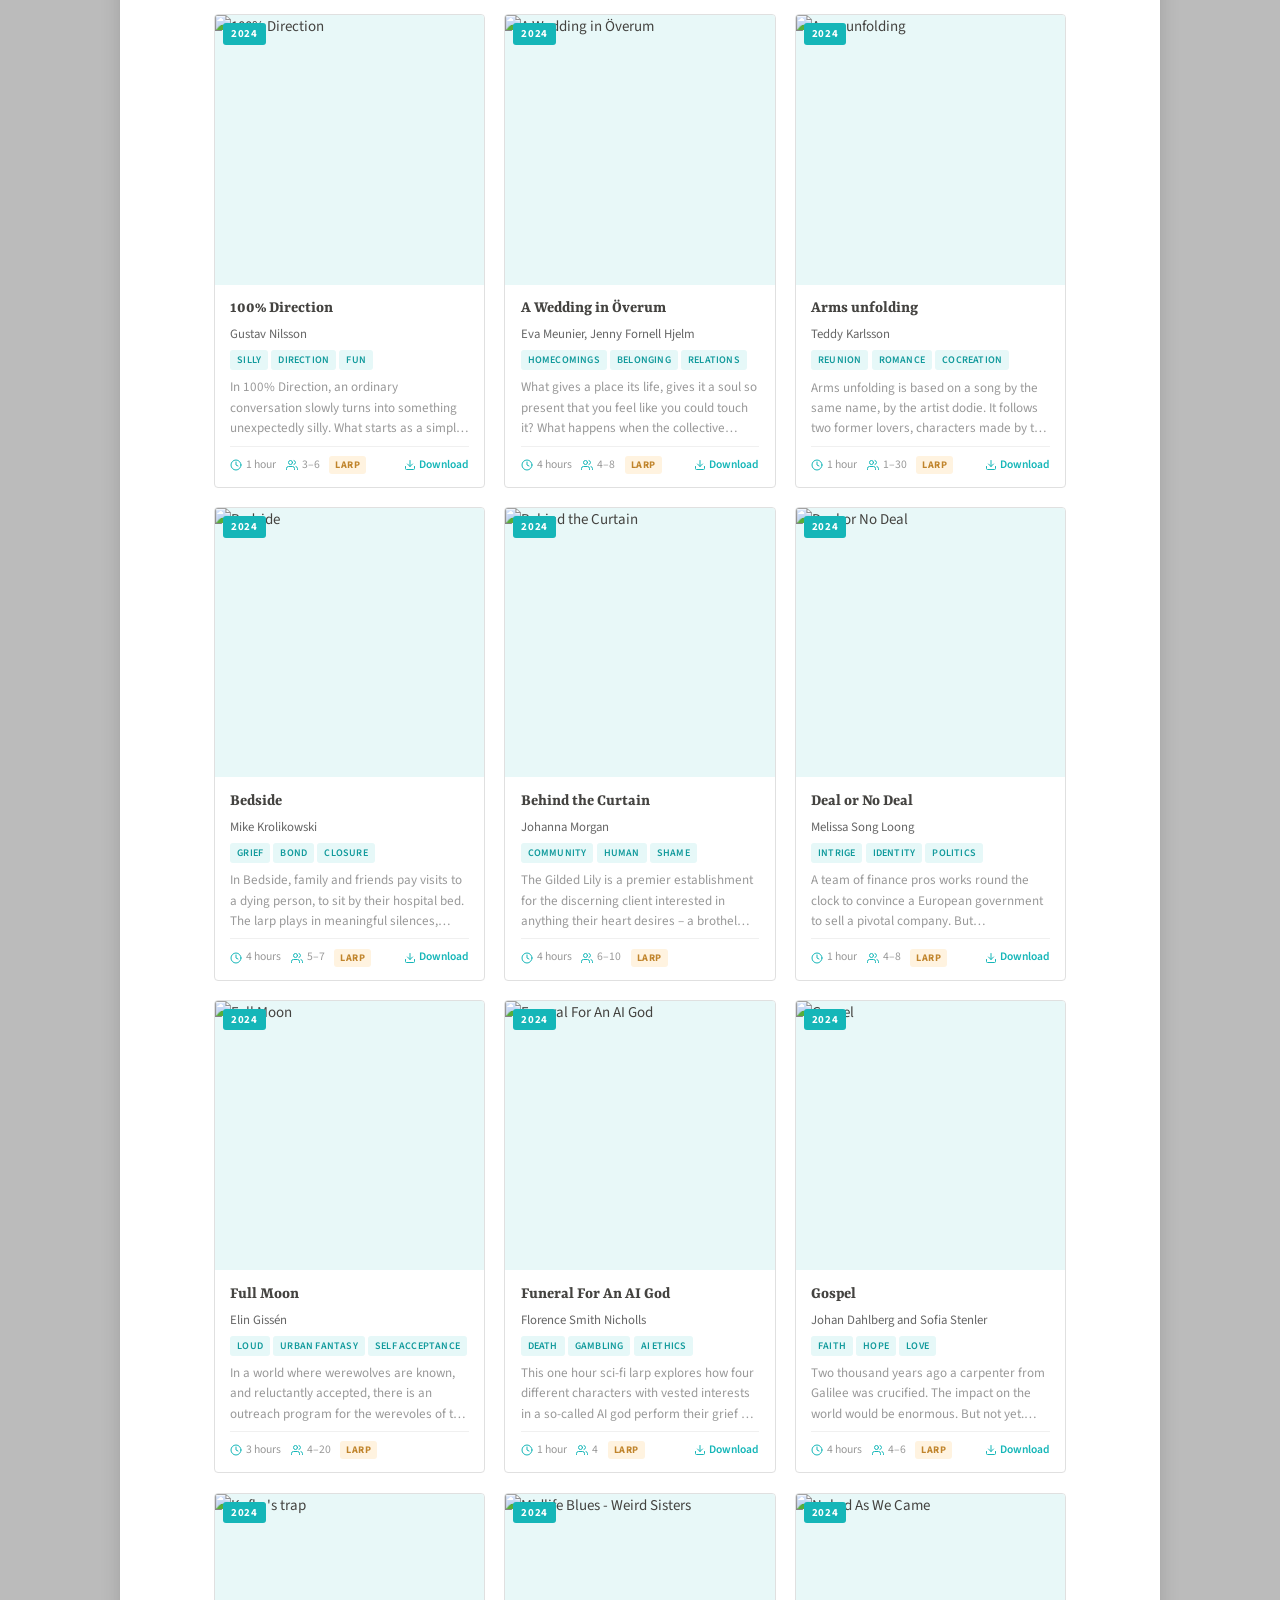
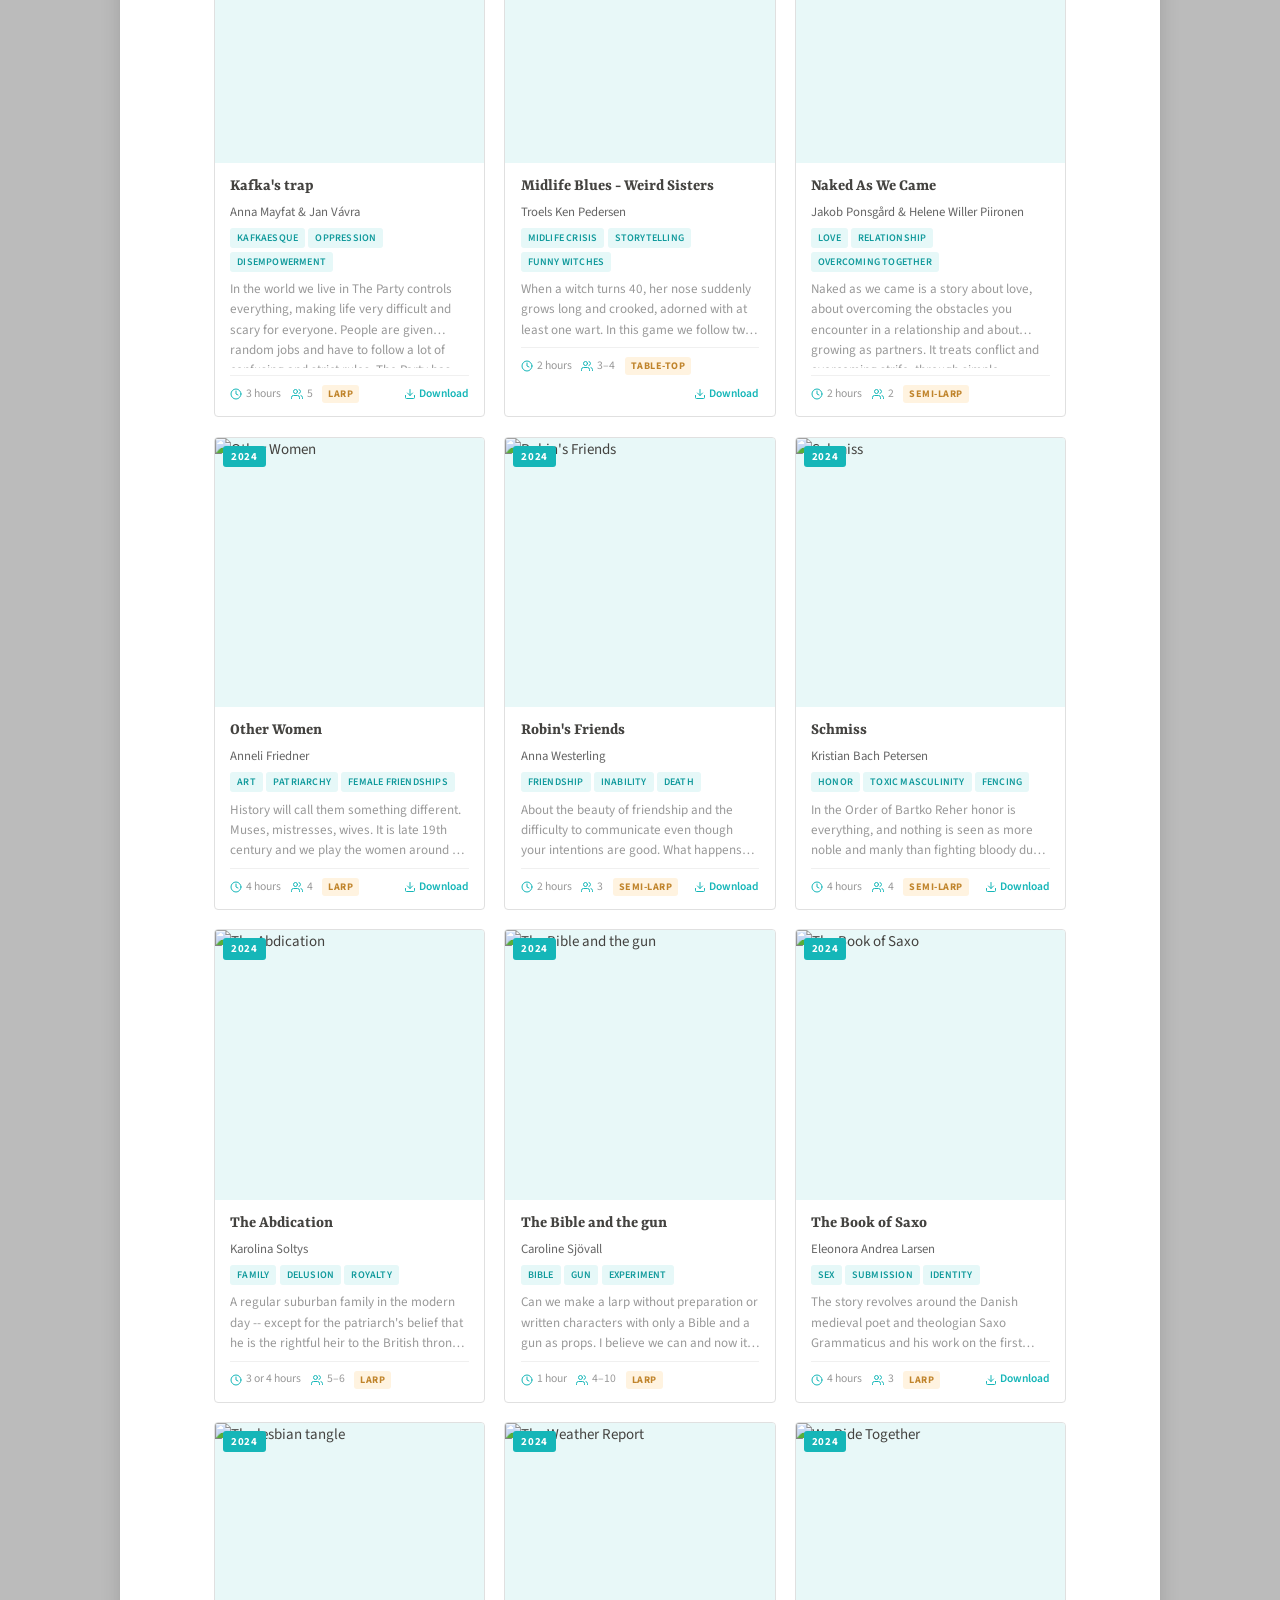
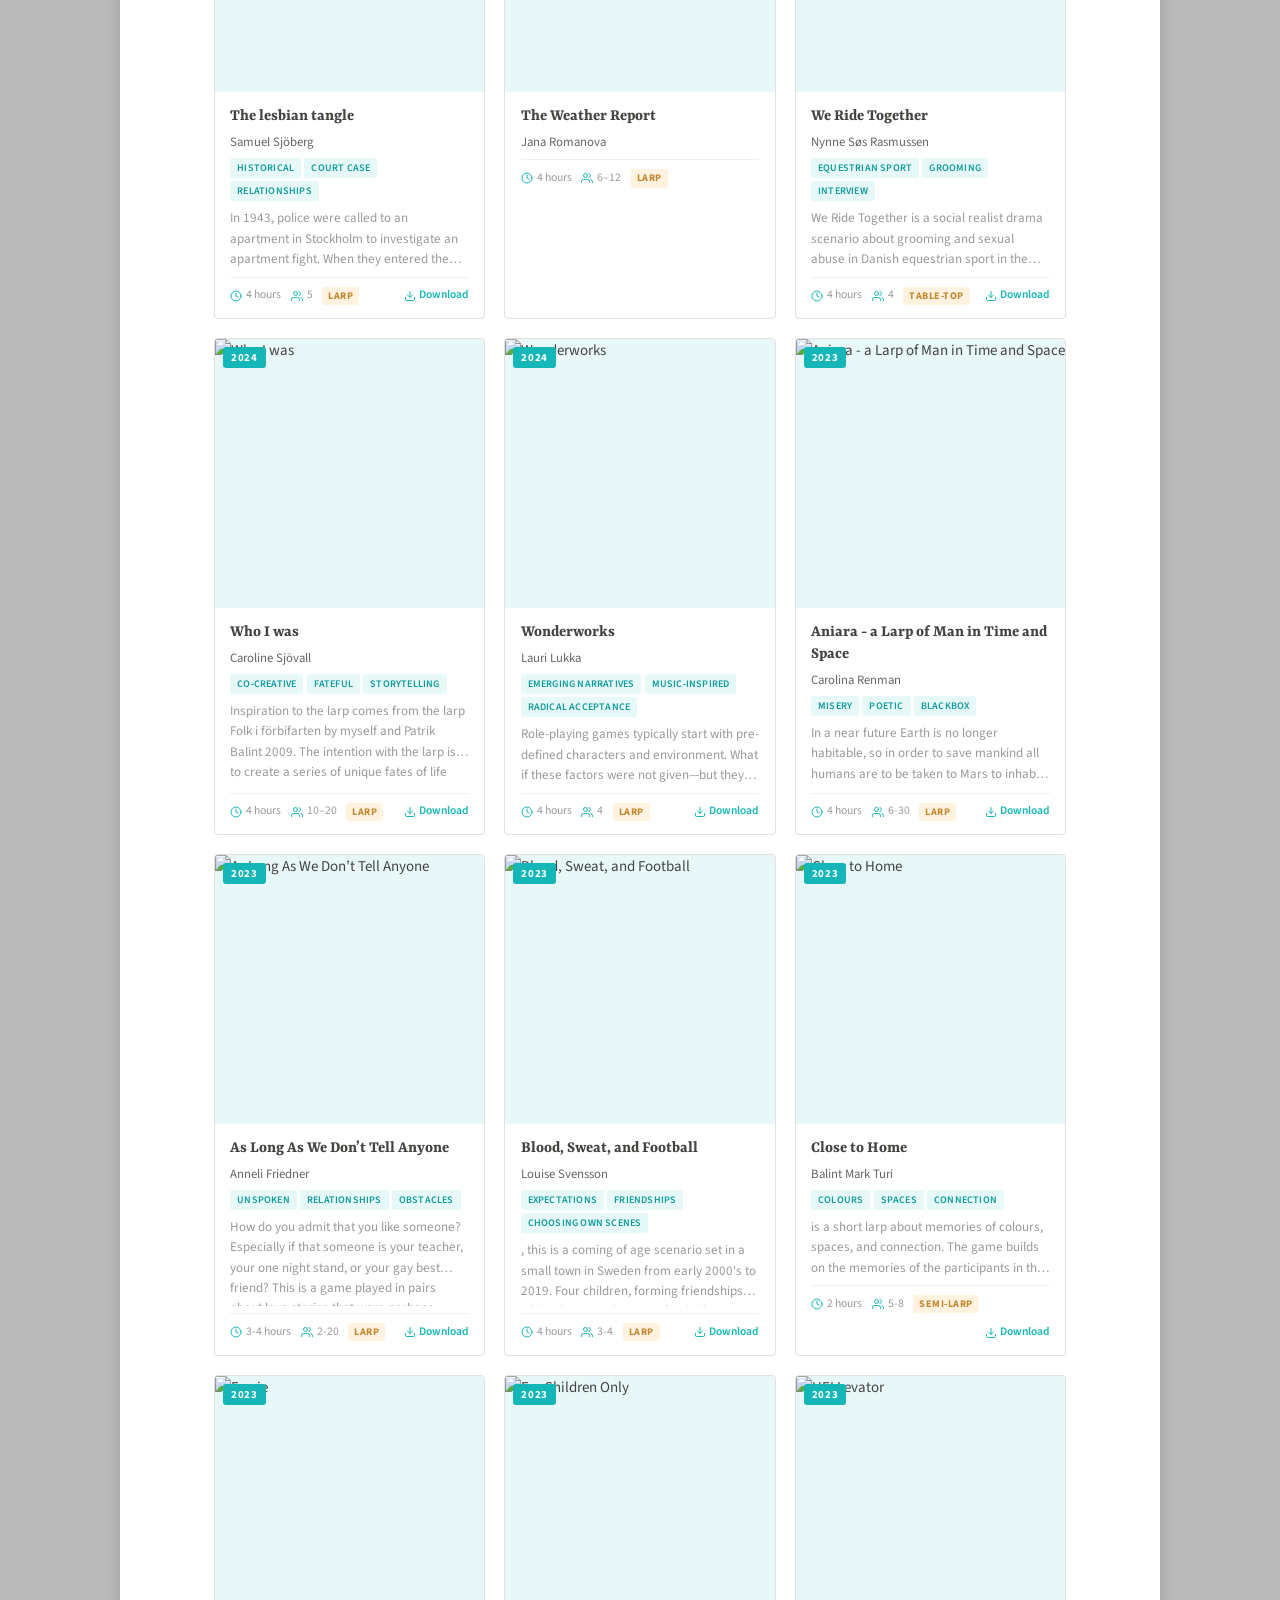
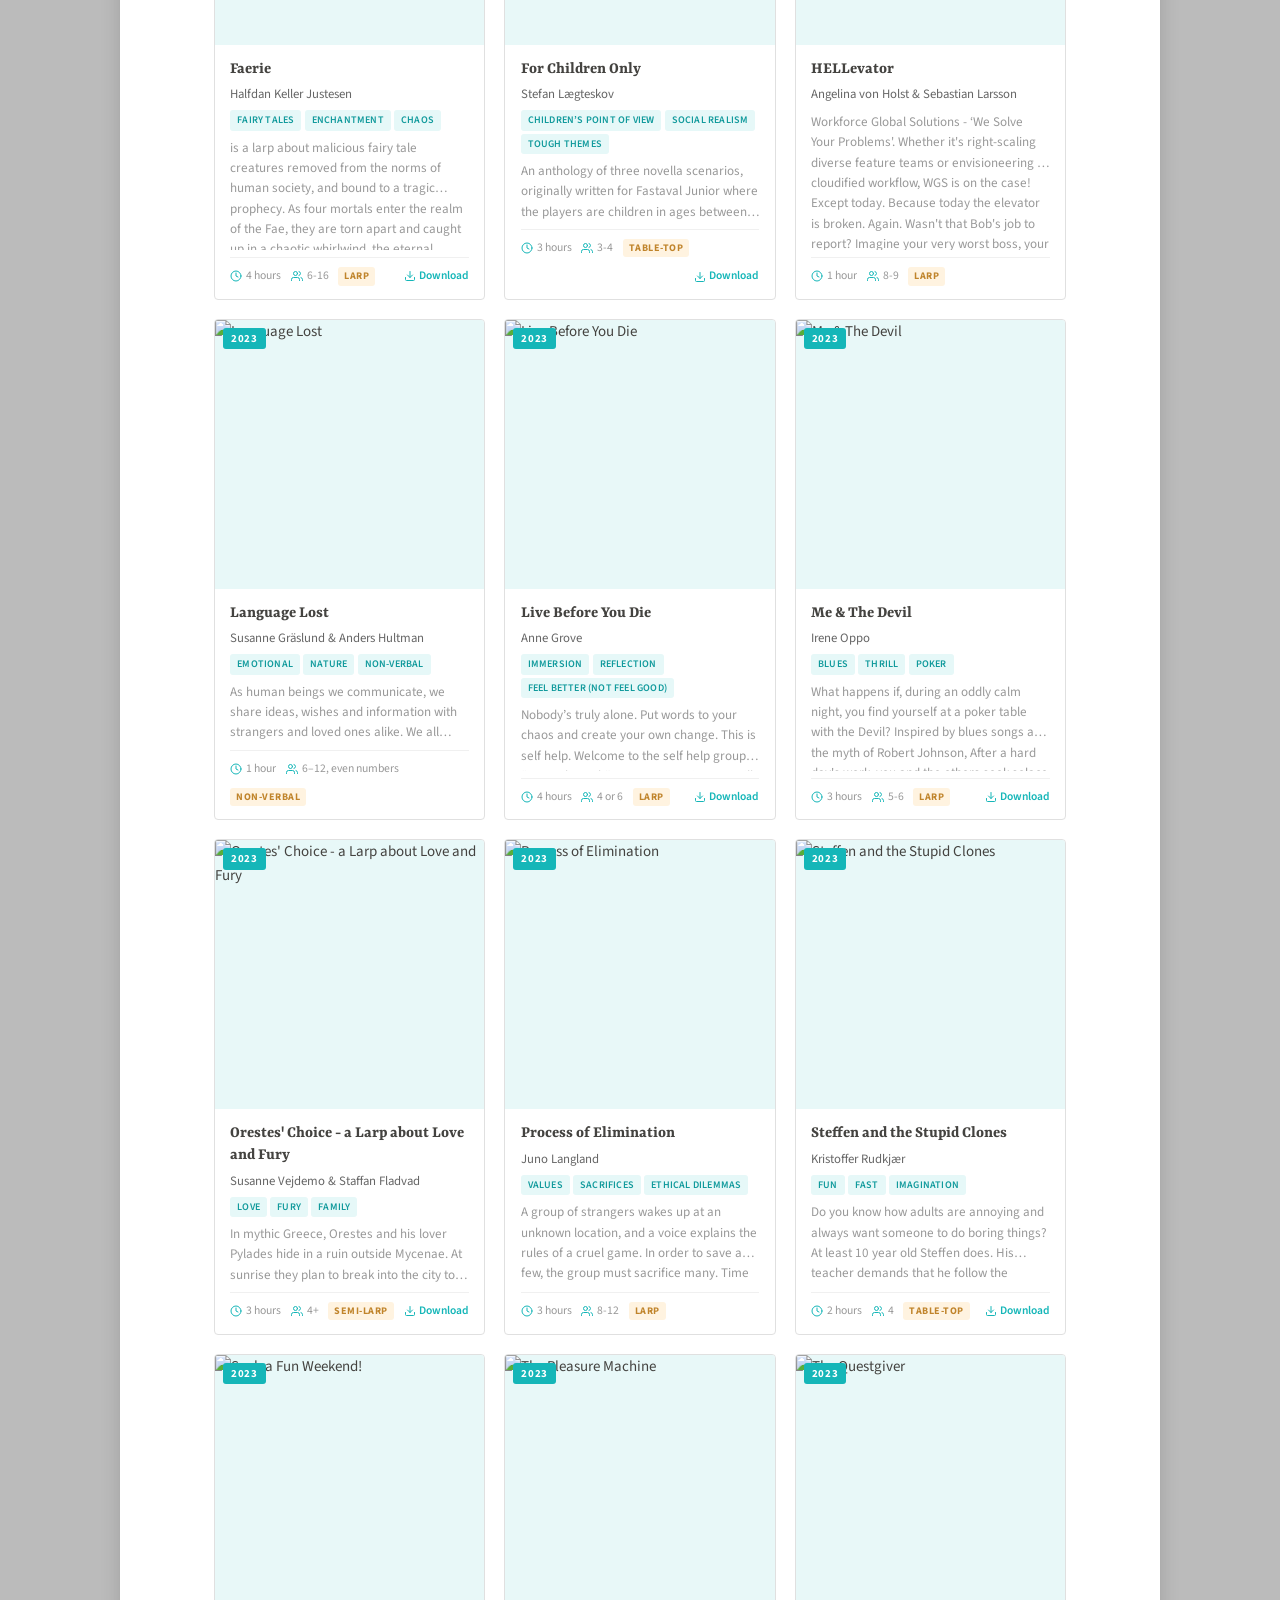
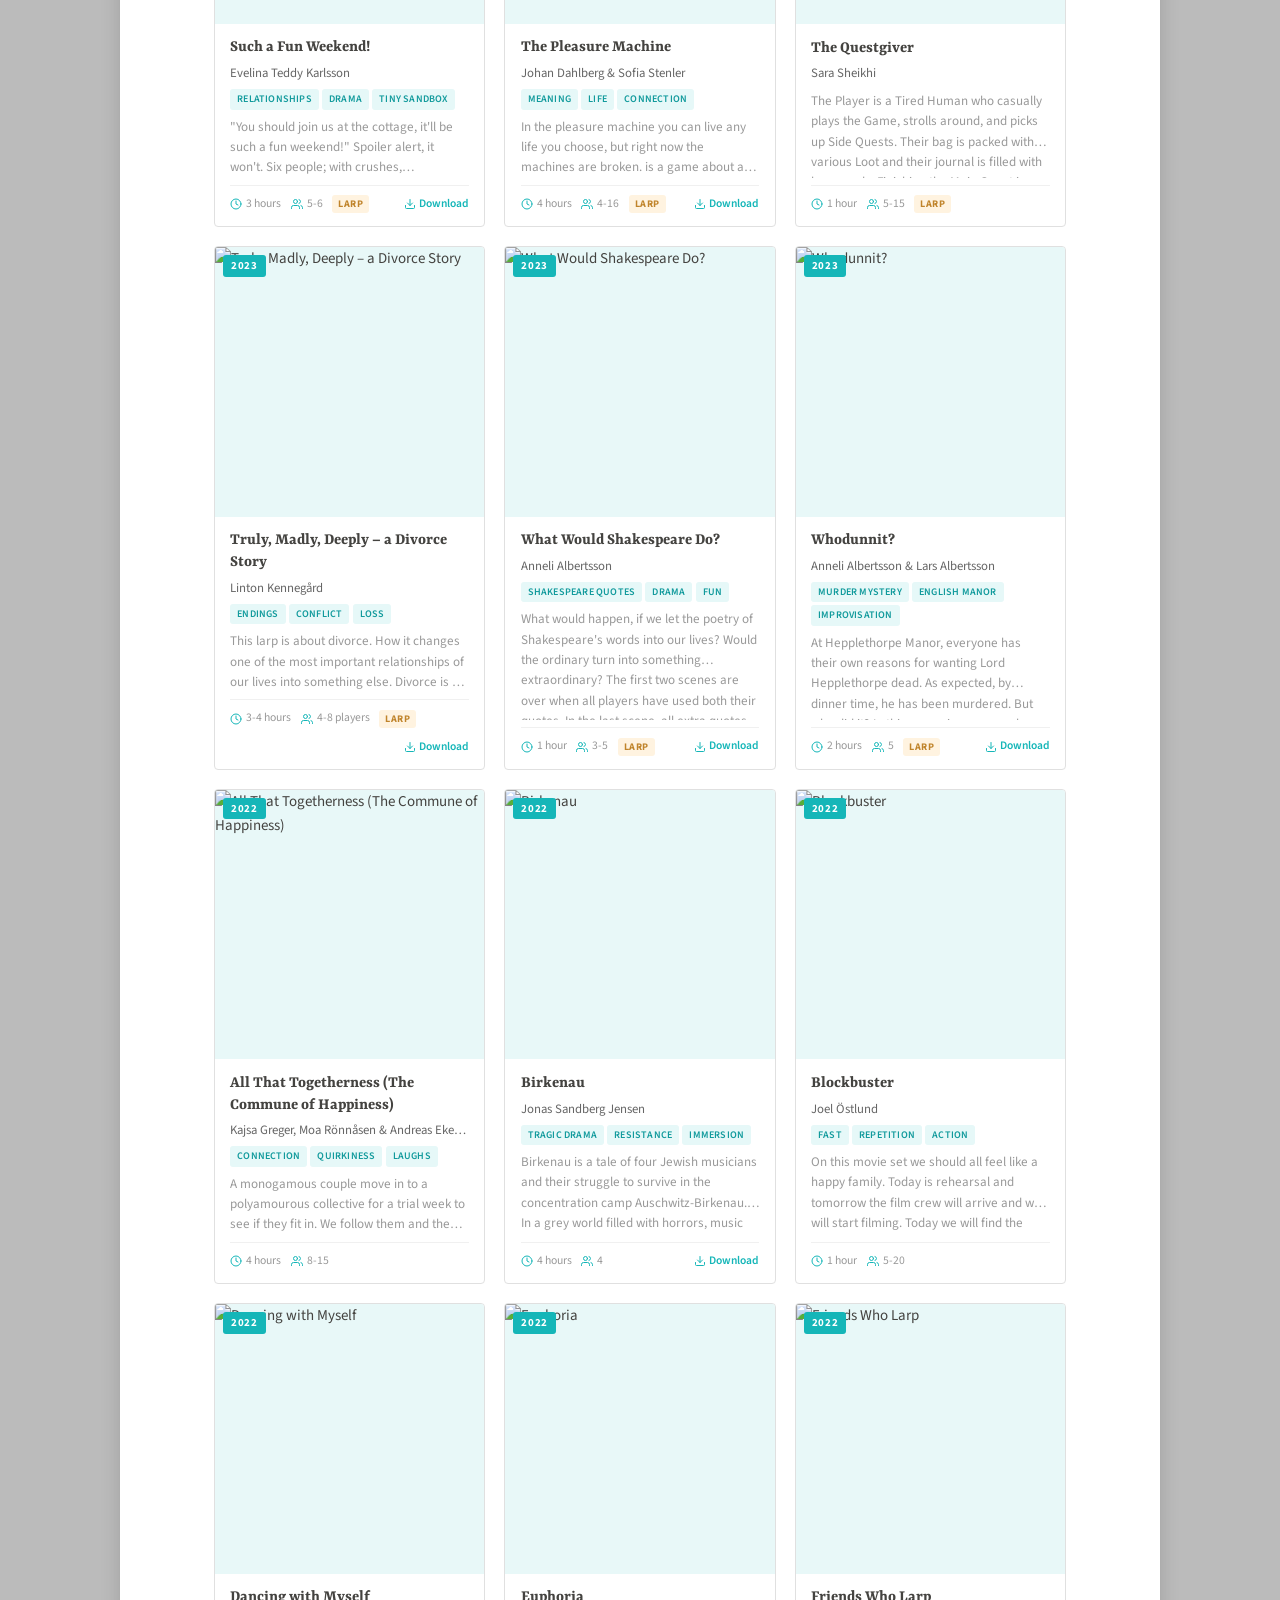
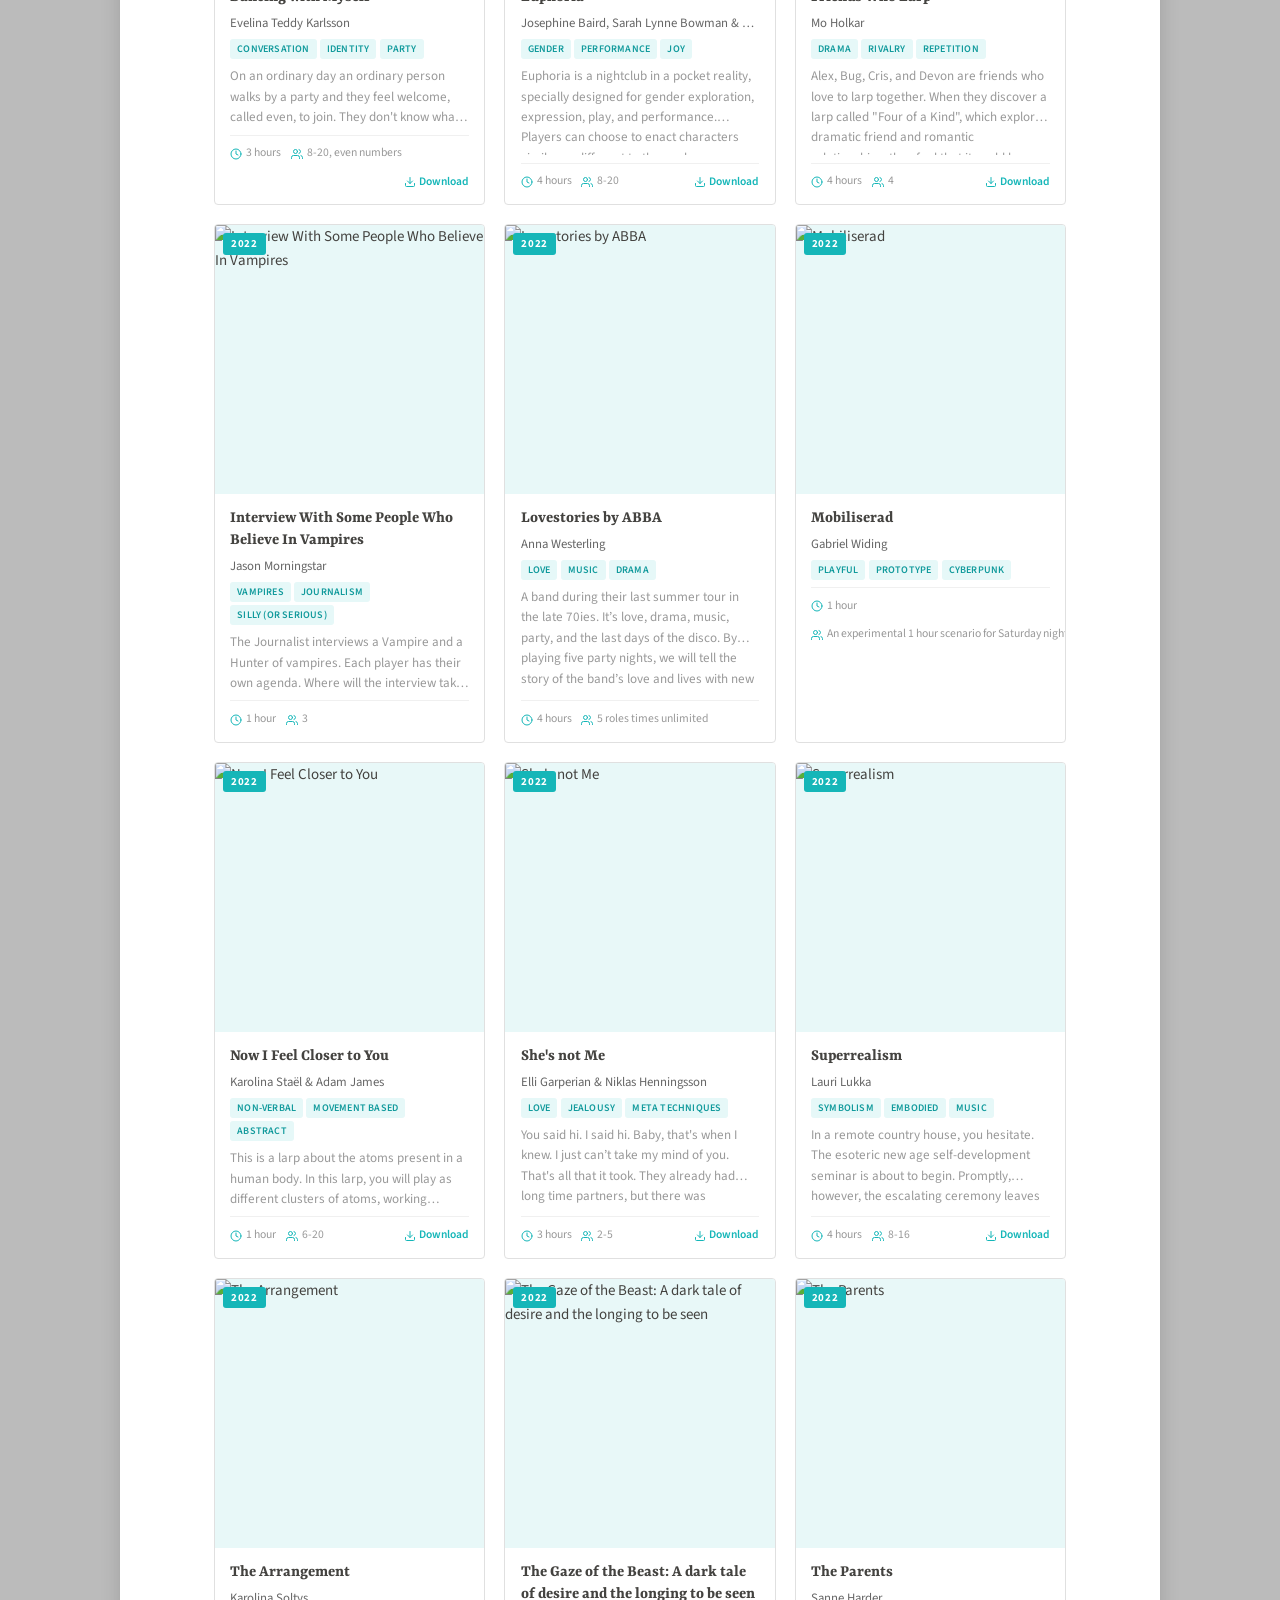
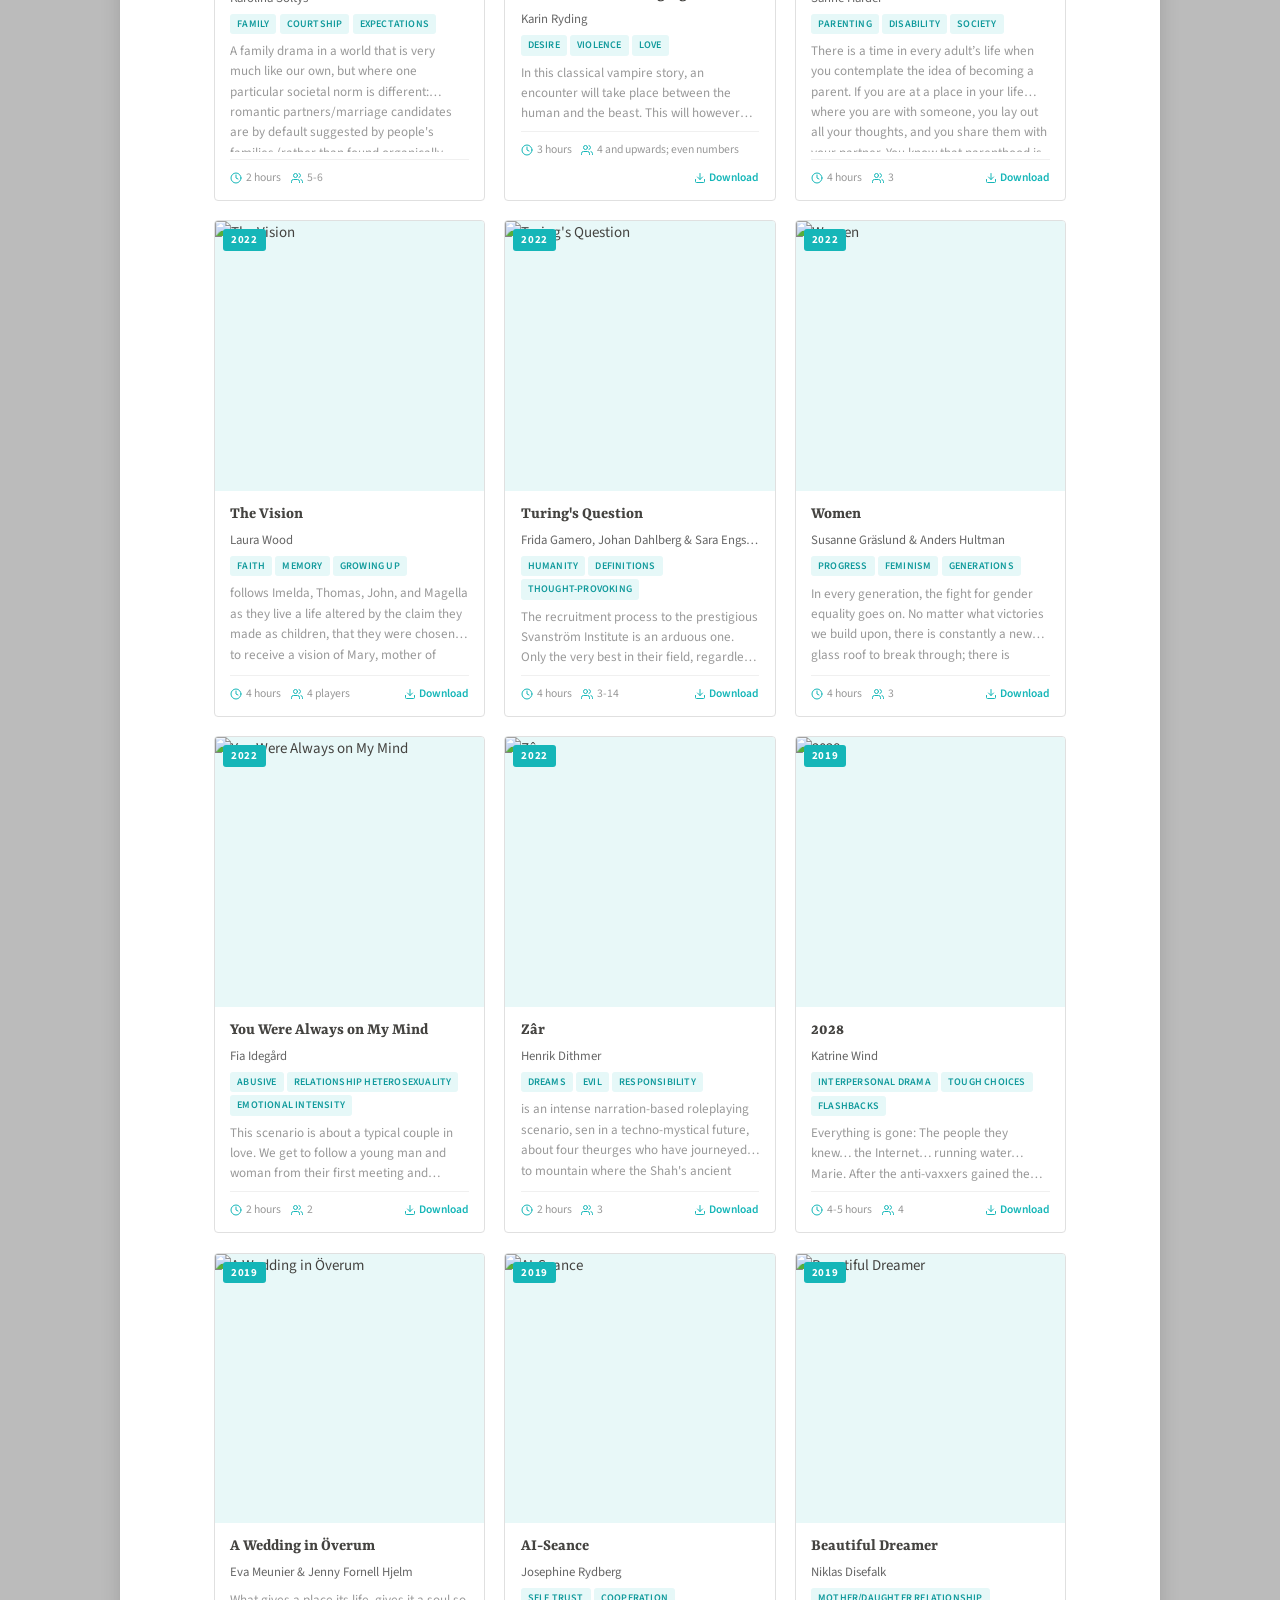
==== commit f7200210: "Add files via upload" ====
--- a/index.html
+++ b/index.html
@@ -5,129 +5,173 @@
 <meta name="viewport" content="width=device-width, initial-scale=1.0">
 <title>Scenario Archive — Stockholm Scenario Festival</title>
 <link rel="preconnect" href="https://fonts.googleapis.com">
-<link href="https://fonts.googleapis.com/css2?family=Lora:ital,wght@0,400;0,600;1,400&family=Source+Sans+3:wght@300;400;600&display=swap" rel="stylesheet">
+<link href="https://fonts.googleapis.com/css2?family=Yrsa:wght@400;600;700&family=Source+Sans+3:wght@400;600;700&display=swap" rel="stylesheet">
 <style>
-* { box-sizing: border-box; margin: 0; padding: 0; }
+*, *::before, *::after { box-sizing: border-box; margin: 0; padding: 0; }
 
 :root {
-  --white: #fff;
-  --bg: #f7f5f0;
-  --text: #222;
-  --text2: #555;
-  --text3: #888;
-  --border: #ddd;
-  --border2: #bbb;
-  --accent: #c0392b;
-  --card-bg: #fff;
-  --tag-bg: #eeebe5;
-  --max: 960px;
-  --r: 3px;
-}
-
+  /* Exact values from live site inspection */
+  --teal:      #15b6b8;   /* rgb(21, 182, 184) — nav bg & link colour */
+  --teal-dark: #119a9c;   /* darker for hover states */
+  --pink:      #e91e8c;   /* feather logo pink */
+  --text:      #444340;   /* rgb(68, 67, 64) — body text */
+  --text2:     #666;
+  --text3:     #999;
+  --border:    #e0e0e0;
+  --white:     #fff;
+  --max:       900px;
+}
+
+/* Exact font stack from site */
 body {
-  font-family: 'Source Sans 3', 'Helvetica Neue', Arial, sans-serif;
-  background: var(--bg);
+  font-family: 'Source Sans 3', 'Source Sans Pro', Helvetica, sans-serif;
   color: var(--text);
-  font-size: 16px;
+  font-size: 15px;
   line-height: 1.6;
   min-height: 100vh;
-}
-
-/* HEADER */
+  /* Exact background pattern from live site */
+  background-color: #bbb;
+  background-image: url('https://stockholmscenariofestival.files.wordpress.com/2013/05/pattern2_scf3.jpg');
+  background-repeat: repeat;
+}
+
+/* Centre column — white, matching #content inner area */
+.site-wrap {
+  max-width: 1040px;
+  margin: 0 auto;
+  background: var(--white);
+  box-shadow: 0 0 20px rgba(0,0,0,0.15);
+}
+
+/* ── HEADER ──────────────────────────────────────────────────── */
 .site-header {
-  background: #1a1a1a;
-  border-bottom: 3px solid var(--accent);
-}
-.site-header a { display: block; line-height: 0; }
-.site-header img {
-  width: 100%;
-  max-width: var(--max);
-  height: auto;
+  background: var(--white);
+  text-align: center;
+  padding: 2.2rem 1rem 1.5rem;
+}
+
+/* Feather logo — tall narrow PNG, 55×206px natural size */
+.site-header .logo-wrap {
   display: block;
-  margin: 0 auto;
-}
-.site-header .header-fallback {
-  display: none;
-  max-width: var(--max);
-  margin: 0 auto;
-  padding: 1.2rem 1.5rem;
-  color: #ccc;
-  font-family: Georgia, serif;
-  font-size: 1.3rem;
-  letter-spacing: 0.05em;
-}
-
-/* NAV */
+  text-decoration: none;
+  margin-bottom: 0.9rem;
+}
+.site-header .logo-wrap img {
+  height: 120px;
+  width: auto;
+  display: inline-block;
+}
+
+/* Site title uses Yrsa — exact font from live site */
+.site-header .site-title {
+  font-family: 'Yrsa', Georgia, serif;
+  font-size: clamp(1.8rem, 5vw, 2.8rem);
+  font-weight: 400;
+  color: var(--text);
+  letter-spacing: -0.01em;
+  line-height: 1.1;
+  margin-bottom: 0.3rem;
+}
+.site-header .site-tagline {
+  font-family: 'Yrsa', Georgia, serif;
+  font-size: 0.95rem;
+  color: var(--text3);
+  letter-spacing: 0.02em;
+  margin-bottom: 1rem;
+}
+
+/* Social buttons — teal circles matching live site */
+.social-links {
+  display: flex;
+  justify-content: center;
+  gap: 0.5rem;
+}
+.social-btn {
+  display: inline-flex;
+  align-items: center;
+  justify-content: center;
+  width: 38px;
+  height: 38px;
+  background: var(--teal);
+  border-radius: 50%;
+  color: #fff;
+  text-decoration: none;
+  transition: opacity 0.15s;
+}
+.social-btn:hover { opacity: 0.7; } /* matches site's hover: opacity 0.5 */
+.social-btn svg { width: 16px; height: 16px; fill: #fff; flex-shrink: 0; }
+
+/* ── NAV — exact match ───────────────────────────────────────── */
 .site-nav {
-  background: var(--white);
-  border-bottom: 1px solid var(--border);
-}
-.site-nav-inner {
-  max-width: var(--max);
-  margin: 0 auto;
-  padding: 0 1.5rem;
-  display: flex;
-  align-items: center;
+  background: var(--teal); /* rgb(21, 182, 184) */
+}
+.site-nav ul {
+  list-style: none;
+  display: flex;
   flex-wrap: wrap;
-  gap: 0;
-  min-height: 42px;
-  font-size: 0.87rem;
-}
+  justify-content: center;
+  margin: 0;
+  padding: 0;
+}
+.site-nav li { display: flex; align-items: center; }
 .site-nav a {
-  color: var(--text);
+  display: block;
+  padding: 0.8rem 1.1rem;
+  color: #fff;
   text-decoration: none;
-  padding: 0.6rem 0.8rem;
-  display: inline-block;
-  transition: color 0.15s;
-}
-.site-nav a:hover { color: var(--accent); }
-.site-nav .current { color: var(--accent); font-weight: 600; }
-.sep { color: var(--border2); padding: 0 0.1rem; font-size: 0.75rem; }
-
-/* PAGE */
-.page-wrap {
+  font-family: 'Source Sans 3', 'Source Sans Pro', Helvetica, sans-serif;
+  font-size: 15px;         /* exact from live site */
+  font-weight: 700;
+  letter-spacing: 1px;     /* exact from live site */
+  text-transform: uppercase;
+  transition: opacity 0.15s;
+}
+.site-nav a:hover, .site-nav a.active { opacity: 0.6; }
+.nav-dot {
+  color: rgba(255,255,255,0.5);
+  font-size: 0.5rem;
+  padding: 0 0.1rem;
+}
+
+/* ── PAGE CONTENT ────────────────────────────────────────────── */
+.page-content {
   max-width: var(--max);
   margin: 0 auto;
   padding: 2rem 1.5rem 4rem;
 }
 
-/* HEADING */
+/* ── PAGE HEADING ────────────────────────────────────────────── */
 .page-heading {
-  border-bottom: 1px solid var(--border);
-  padding-bottom: 1.2rem;
-  margin-bottom: 1.5rem;
+  padding-bottom: 1rem;
+  margin-bottom: 1.4rem;
+  border-bottom: 2px solid var(--teal);
 }
 .page-heading h1 {
-  font-family: 'Lora', Georgia, serif;
-  font-size: clamp(1.6rem, 4vw, 2.3rem);
-  font-weight: 400;
-  line-height: 1.2;
-  margin-bottom: 0.3rem;
-}
-.page-heading p {
-  font-size: 0.9rem;
-  color: var(--text3);
-}
+  font-family: 'Yrsa', Georgia, serif;
+  font-size: clamp(1.5rem, 3.5vw, 2rem);
+  font-weight: 700;
+  color: var(--text);
+  margin-bottom: 0.2rem;
+}
+.page-heading p { font-size: 0.88rem; color: var(--text3); }
 .page-heading p strong { color: var(--text2); }
 
-/* CONTROLS */
+/* ── CONTROLS ────────────────────────────────────────────────── */
 .controls {
-  background: var(--white);
-  border: 1px solid var(--border);
-  border-radius: var(--r);
-  padding: 1.1rem 1.3rem;
+  background: #f0fafa;
+  border: 1px solid #b2e0e0;
+  border-radius: 4px;
+  padding: 1.1rem 1.2rem;
   margin-bottom: 1.2rem;
-  display: flex;
-  flex-direction: column;
-  gap: 0.8rem;
 }
 
 .search-wrap {
   position: relative;
+  margin-bottom: 0.75rem;
 }
 .search-wrap svg {
   position: absolute;
-  left: 0.7rem;
+  left: 0.75rem;
   top: 50%;
   transform: translateY(-50%);
   color: var(--text3);
@@ -135,19 +179,19 @@
 }
 #search {
   width: 100%;
-  padding: 0.6rem 0.8rem 0.6rem 2.3rem;
-  font-family: inherit;
+  padding: 0.65rem 0.9rem 0.65rem 2.4rem;
+  font-family: 'Source Sans 3', 'Source Sans Pro', Helvetica, sans-serif;
   font-size: 1rem;
-  border: 1px solid var(--border2);
-  border-radius: var(--r);
-  background: var(--white);
+  border: 1px solid #b2e0e0;
+  border-radius: 4px;
+  background: #fff;
   color: var(--text);
   outline: none;
   transition: border-color 0.15s, box-shadow 0.15s;
 }
 #search:focus {
-  border-color: #888;
-  box-shadow: 0 0 0 2px rgba(0,0,0,0.05);
+  border-color: var(--teal);
+  box-shadow: 0 0 0 3px rgba(21,182,184,0.15);
 }
 #search::placeholder { color: var(--text3); }
 
@@ -155,149 +199,147 @@
   display: flex;
   flex-wrap: wrap;
   align-items: center;
-  gap: 0.45rem;
+  gap: 0.5rem;
 }
 .filter-lbl {
-  font-size: 0.78rem;
-  color: var(--text3);
-  font-weight: 600;
+  font-size: 0.72rem;
+  font-weight: 700;
+  color: var(--teal-dark);
   text-transform: uppercase;
-  letter-spacing: 0.05em;
-  flex-shrink: 0;
-}
+  letter-spacing: 0.08em;
+}
+
 select {
   appearance: none;
   -webkit-appearance: none;
-  font-family: inherit;
+  font-family: 'Source Sans 3', 'Source Sans Pro', Helvetica, sans-serif;
   font-size: 0.85rem;
-  padding: 0.42rem 1.9rem 0.42rem 0.65rem;
-  border: 1px solid var(--border2);
-  border-radius: var(--r);
-  background: var(--white)
-    url("data:image/svg+xml,%3Csvg xmlns='http://www.w3.org/2000/svg' width='10' height='6'%3E%3Cpath d='M1 1l4 4 4-4' stroke='%23888' stroke-width='1.5' fill='none' stroke-linecap='round'/%3E%3C/svg%3E")
-    no-repeat right 0.55rem center;
+  padding: 0.42rem 1.9rem 0.42rem 0.7rem;
+  border: 1px solid #b2e0e0;
+  border-radius: 4px;
+  background: #fff
+    url("data:image/svg+xml,%3Csvg xmlns='http://www.w3.org/2000/svg' width='10' height='6'%3E%3Cpath d='M1 1l4 4 4-4' stroke='%2315b6b8' stroke-width='1.8' fill='none' stroke-linecap='round'/%3E%3C/svg%3E")
+    no-repeat right 0.6rem center;
   color: var(--text);
   cursor: pointer;
   outline: none;
   transition: border-color 0.15s;
 }
-select:hover, select:focus { border-color: #888; }
+select:hover, select:focus { border-color: var(--teal); }
 
 .clear-btn {
   margin-left: auto;
-  font-family: inherit;
-  font-size: 0.8rem;
-  padding: 0.42rem 0.75rem;
-  background: none;
-  border: 1px solid var(--border);
-  border-radius: var(--r);
-  color: var(--text3);
+  font-family: 'Source Sans 3', 'Source Sans Pro', Helvetica, sans-serif;
+  font-size: 0.82rem;
+  font-weight: 600;
+  padding: 0.42rem 0.85rem;
+  background: #fff;
+  border: 1px solid #b2e0e0;
+  border-radius: 4px;
+  color: var(--teal-dark);
   cursor: pointer;
   transition: all 0.15s;
-  flex-shrink: 0;
-}
-.clear-btn:hover { border-color: var(--accent); color: var(--accent); }
-
-/* RESULTS BAR */
+}
+.clear-btn:hover { background: var(--teal); color: #fff; border-color: var(--teal); }
+
+/* ── RESULTS BAR ─────────────────────────────────────────────── */
 .results-bar {
   display: flex;
   align-items: center;
   justify-content: space-between;
-  margin-bottom: 0.8rem;
+  margin-bottom: 1rem;
+  flex-wrap: wrap;
   gap: 0.5rem;
-  flex-wrap: wrap;
 }
 .results-count { font-size: 0.85rem; color: var(--text3); }
-.results-count strong { color: var(--text); }
-.sort-wrap {
-  display: flex;
-  align-items: center;
-  gap: 0.4rem;
-  font-size: 0.82rem;
-  color: var(--text3);
-}
-
-/* GRID */
+.results-count strong { color: var(--text); font-weight: 600; }
+.sort-wrap { display: flex; align-items: center; gap: 0.4rem; font-size: 0.85rem; color: var(--text3); }
+
+/* ── CARD GRID ───────────────────────────────────────────────── */
 .grid {
+  display: grid;
+  grid-template-columns: repeat(auto-fill, minmax(255px, 1fr));
+  gap: 1.2rem;
+}
+
+/* ── CARD ────────────────────────────────────────────────────── */
+.card {
+  background: var(--white);
   border: 1px solid var(--border);
-  border-radius: var(--r);
+  border-radius: 4px;
   overflow: hidden;
-  display: flex;
-  flex-direction: column;
-  gap: 1px;
-  background: var(--border);
-}
-
-/* CARD */
-.card {
-  background: var(--card-bg);
-  display: flex;
-  flex-direction: row;
   text-decoration: none;
   color: inherit;
-  transition: background 0.1s;
-  min-height: 110px;
-}
-.card:hover { background: #fafaf8; }
-
-.card-thumb {
-  width: 120px;
-  min-height: 110px;
+  display: flex;
+  flex-direction: column;
+  transition: box-shadow 0.15s, transform 0.15s;
+}
+.card:hover {
+  box-shadow: 0 4px 16px rgba(21,182,184,0.2);
+  transform: translateY(-2px);
+}
+
+/* Square image */
+.card-img-wrap {
+  width: 100%;
+  aspect-ratio: 1 / 1;
+  overflow: hidden;
+  background: #e8f8f8;
+  position: relative;
   flex-shrink: 0;
-  overflow: hidden;
-  background: #e8e4dd;
-  display: flex;
-  align-items: center;
-  justify-content: center;
-}
-.card-thumb img {
+}
+.card-img-wrap img {
   width: 100%;
   height: 100%;
   object-fit: cover;
   display: block;
-}
-.card-thumb .ph-icon { opacity: 0.2; }
-
+  transition: transform 0.3s;
+}
+.card:hover .card-img-wrap img { transform: scale(1.04); }
+
+.card-placeholder {
+  width: 100%;
+  height: 100%;
+  display: flex;
+  align-items: center;
+  justify-content: center;
+  background: linear-gradient(135deg, #e8f8f8 0%, #d0eeee 100%);
+}
+.card-placeholder svg { opacity: 0.2; }
+
+/* Year badge */
+.year-badge {
+  position: absolute;
+  top: 0.5rem;
+  left: 0.5rem;
+  background: var(--teal);
+  color: #fff;
+  font-family: 'Source Sans 3', 'Source Sans Pro', Helvetica, sans-serif;
+  font-size: 0.68rem;
+  font-weight: 700;
+  letter-spacing: 0.06em;
+  text-transform: uppercase;
+  padding: 2px 8px;
+  border-radius: 3px;
+}
+
+/* Card body */
 .card-body {
-  padding: 0.85rem 1rem 0.85rem 1rem;
+  padding: 0.85rem 0.95rem 0.8rem;
+  display: flex;
+  flex-direction: column;
+  gap: 0.25rem;
   flex: 1;
-  min-width: 0;
-  display: flex;
-  flex-direction: column;
-  gap: 0.2rem;
-}
-
-.card-meta-top {
-  font-size: 0.7rem;
-  color: var(--text3);
-  font-weight: 600;
-  letter-spacing: 0.05em;
-  text-transform: uppercase;
-  display: flex;
-  align-items: center;
-  gap: 0.5rem;
-  flex-wrap: wrap;
-}
-.fmt-pill {
-  font-size: 0.68rem;
-  background: var(--tag-bg);
-  color: var(--text2);
-  padding: 1px 6px;
-  border-radius: 2px;
-  font-weight: 400;
-  text-transform: none;
-  letter-spacing: 0;
 }
 
 .card-title {
-  font-family: 'Lora', Georgia, serif;
+  font-family: 'Yrsa', Georgia, serif;  /* matches site's heading font */
   font-size: 1.05rem;
-  font-weight: 600;
+  font-weight: 700;
   color: var(--text);
-  line-height: 1.25;
-  margin-top: 0.05rem;
-}
-.card:hover .card-title { color: var(--accent); }
+  line-height: 1.3;
+}
+.card:hover .card-title { color: var(--teal); } /* teal link colour, matches site */
 
 .card-authors {
   font-size: 0.8rem;
@@ -315,143 +357,179 @@
 }
 .tag {
   font-size: 0.68rem;
-  background: var(--tag-bg);
-  color: var(--text2);
-  padding: 2px 8px;
-  border-radius: 2px;
+  font-weight: 600;
+  background: #e6f8f8;
+  color: var(--teal-dark);
+  padding: 2px 7px;
+  border-radius: 3px;
   border: none;
-  font-family: inherit;
+  font-family: 'Source Sans 3', 'Source Sans Pro', Helvetica, sans-serif;
   cursor: pointer;
   line-height: 1.6;
   transition: background 0.12s, color 0.12s;
-}
-.tag:hover { background: var(--accent); color: #fff; }
+  letter-spacing: 0.02em;
+  text-transform: uppercase;
+  font-size: 0.63rem;
+}
+.tag:hover { background: var(--teal); color: #fff; }
 
 .card-desc {
   font-size: 0.82rem;
   color: var(--text3);
-  line-height: 1.5;
+  line-height: 1.55;
   display: -webkit-box;
-  -webkit-line-clamp: 2;
+  -webkit-line-clamp: 3;
   -webkit-box-orient: vertical;
   overflow: hidden;
-  margin-top: 0.15rem;
+  flex: 1;
+  margin-top: 0.2rem;
 }
 
 .card-footer {
   display: flex;
   align-items: center;
-  gap: 1rem;
-  margin-top: auto;
-  padding-top: 0.4rem;
+  gap: 0.6rem;
+  padding-top: 0.55rem;
+  margin-top: 0.2rem;
+  border-top: 1px solid #f0f0f0;
   flex-wrap: wrap;
 }
 .meta-item {
-  font-size: 0.75rem;
+  font-size: 0.73rem;
   color: var(--text3);
   display: flex;
   align-items: center;
   gap: 0.25rem;
   white-space: nowrap;
 }
-.dl-link {
-  font-size: 0.75rem;
-  color: var(--accent);
+.meta-item svg { color: var(--teal); flex-shrink: 0; }
+.fmt-badge {
+  font-size: 0.63rem;
+  font-weight: 700;
+  text-transform: uppercase;
+  letter-spacing: 0.05em;
+  background: #fff3e0;
+  color: #c0842b;
+  padding: 1px 6px;
+  border-radius: 3px;
+}
+.dl-btn {
+  margin-left: auto;
+  font-size: 0.72rem;
+  color: var(--teal);
   display: flex;
   align-items: center;
-  gap: 0.25rem;
-  margin-left: auto;
-}
-
-/* NO RESULTS */
+  gap: 0.2rem;
+  font-weight: 600;
+}
+
+/* ── NO RESULTS ──────────────────────────────────────────────── */
 .no-results {
-  background: var(--card-bg);
+  grid-column: 1 / -1;
   text-align: center;
   padding: 3rem 2rem;
   color: var(--text3);
+  border: 1px dashed var(--border);
+  border-radius: 4px;
 }
 .no-results h3 {
-  font-family: 'Lora', serif;
-  font-size: 1.25rem;
+  font-family: 'Yrsa', Georgia, serif;
+  font-size: 1.2rem;
   font-weight: 400;
   color: var(--text2);
   margin-bottom: 0.3rem;
 }
 
+/* ── HIGHLIGHT ───────────────────────────────────────────────── */
 mark {
-  background: #fff176;
+  background: #fff9c4;
   color: inherit;
-  border-radius: 1px;
+  border-radius: 2px;
   padding: 0 1px;
 }
 
-/* FOOTER */
+/* ── FOOTER ──────────────────────────────────────────────────── */
 .site-footer {
-  background: var(--white);
-  border-top: 1px solid var(--border);
+  background: var(--teal);
+  color: rgba(255,255,255,0.9);
   text-align: center;
   padding: 1.5rem;
-  font-size: 0.8rem;
-  color: var(--text3);
-  margin-top: 2rem;
-}
-.site-footer a { color: var(--text2); text-decoration: none; }
-.site-footer a:hover { color: var(--accent); }
-
-/* MOBILE */
-@media (max-width: 560px) {
-  .page-wrap { padding: 1rem 0.9rem 3rem; }
-  .controls { padding: 0.9rem 0.9rem; }
-
-  .card-thumb { width: 76px; min-height: 100px; }
-  .card-body { padding: 0.65rem 0.75rem; }
-  .card-title { font-size: 0.95rem; }
-  .card-desc { display: none; }
-  .tags { gap: 0.15rem; }
-
+  font-size: 0.85rem;
+  font-family: 'Source Sans 3', 'Source Sans Pro', Helvetica, sans-serif;
+}
+.site-footer a { color: #fff; text-decoration: none; }
+.site-footer a:hover { opacity: 0.7; }
+
+/* ── MOBILE ──────────────────────────────────────────────────── */
+@media (max-width: 580px) {
+  .page-content { padding: 1.2rem 1rem 3rem; }
+  .controls { padding: 0.9rem; }
   .filter-row { gap: 0.35rem; }
-  select { font-size: 0.82rem; }
-  .clear-btn { padding: 0.38rem 0.6rem; }
-
-  .site-nav-inner { font-size: 0.8rem; padding: 0 0.75rem; }
-  .site-nav a { padding: 0.55rem 0.5rem; }
-}
-
-@media (max-width: 380px) {
-  .card-thumb { display: none; }
+  select { font-size: 0.8rem; }
+  .grid { grid-template-columns: repeat(2, 1fr); gap: 0.75rem; }
+  .card-body { padding: 0.65rem 0.7rem; }
+  .card-title { font-size: 0.92rem; }
+  .card-desc { -webkit-line-clamp: 2; }
+  .card-authors { display: none; }
+  .site-header .logo-wrap img { height: 80px; }
+  .site-header .site-title { font-size: 1.6rem; }
+  .site-nav a { padding: 0.65rem 0.65rem; font-size: 0.72rem; letter-spacing: 0.5px; }
+}
+
+@media (max-width: 360px) {
+  .grid { grid-template-columns: 1fr; }
+}
+
+@media (min-width: 581px) and (max-width: 720px) {
+  .grid { grid-template-columns: repeat(2, 1fr); }
 }
 </style>
 </head>
 <body>
-
+<div class="site-wrap">
+
+<!-- HEADER — matching SSF exactly -->
 <header class="site-header">
-  <a href="https://scenariofestival.se">
+  <a href="https://scenariofestival.se" class="logo-wrap">
+    <!-- Exact feather logo from live site: 55×206px natural, shown at 120px tall -->
     <img
       src="https://scenariofestival.se/wp-content/uploads/2014/04/cropped-cropped-cropped-cropped-header-webb_1040_nodate2.png"
       alt="Stockholm Scenario Festival"
-      onerror="this.style.display='none'; this.nextElementSibling.style.display='block'"
     >
-    <div class="header-fallback">Stockholm Scenario Festival</div>
   </a>
+  <div class="site-title">Stockholm Scenario Festival</div>
+  <div class="site-tagline">- 20-22nd of November 2026 -</div>
+  <div class="social-links">
+    <a class="social-btn" href="https://www.facebook.com/StockholmScenarioFestival/" target="_blank" rel="noopener" title="Facebook">
+      <svg viewBox="0 0 24 24"><path d="M18 2h-3a5 5 0 0 0-5 5v3H7v4h3v8h4v-8h3l1-4h-4V7a1 1 0 0 1 1-1h3z"/></svg>
+    </a>
+    <a class="social-btn" href="mailto:info@scenariofestival.se" title="Email">
+      <svg viewBox="0 0 24 24" fill="none" stroke="#fff" stroke-width="2" stroke-linecap="round"><rect x="2" y="4" width="20" height="16" rx="2" fill="#fff" fill-opacity="0"/><polyline points="2,4 12,13 22,4"/></svg>
+    </a>
+    <a class="social-btn" href="https://www.instagram.com/explore/tags/stockholmscenariofestival/" target="_blank" rel="noopener" title="Instagram">
+      <svg viewBox="0 0 24 24" fill="none" stroke="#fff" stroke-width="2" stroke-linecap="round"><rect x="2" y="2" width="20" height="20" rx="5"/><circle cx="12" cy="12" r="4"/><circle cx="17.5" cy="6.5" r="0.5" fill="#fff"/></svg>
+    </a>
+  </div>
 </header>
 
+<!-- NAV — exact SSF teal bar, uppercase Source Sans Pro, 1px letter-spacing -->
 <nav class="site-nav">
-  <div class="site-nav-inner">
-    <a href="https://scenariofestival.se">Home</a>
-    <span class="sep">·</span>
-    <a href="https://scenariofestival.se/archive/" class="current">Archive</a>
-    <span class="sep">·</span>
-    <a href="https://scenariofestival.se/what-is-this/">FAQ</a>
-    <span class="sep">·</span>
-    <a href="https://scenariofestival.se/practical/">Info</a>
-    <span class="sep">·</span>
-    <a href="https://www.facebook.com/StockholmScenarioFestival/" target="_blank" rel="noopener">Facebook</a>
-    <span class="sep">·</span>
-    <a href="https://www.instagram.com/explore/tags/stockholmscenariofestival/" target="_blank" rel="noopener">Instagram</a>
-  </div>
+  <ul>
+    <li><a href="https://scenariofestival.se">Home</a></li>
+    <li class="nav-dot">·</li>
+    <li><a href="https://scenariofestival.se/writing-a-scenario/">Writing for SSF</a></li>
+    <li class="nav-dot">·</li>
+    <li><a href="https://scenariofestival.se/practical/">Info</a></li>
+    <li class="nav-dot">·</li>
+    <li><a href="https://scenariofestival.se/what-is-this/">FAQ</a></li>
+    <li class="nav-dot">·</li>
+    <li><a href="https://scenariofestival.se/vision/">Vision</a></li>
+    <li class="nav-dot">·</li>
+    <li><a href="https://scenariofestival.se/archive/" class="active">Archive</a></li>
+  </ul>
 </nav>
 
-<div class="page-wrap">
+<div class="page-content">
 
   <div class="page-heading">
     <h1>Scenario Archive</h1>
@@ -486,152 +564,96 @@
   </div>
 
   <div class="grid" id="grid"></div>
-
 </div>
 
 <footer class="site-footer">
   <a href="https://scenariofestival.se">Stockholm Scenario Festival</a> · 20–22nd of November 2026
 </footer>
 
+</div><!-- /.site-wrap -->
+
 <script>
-// ── SAMPLE DATA ──────────────────────────────────────────────────────────────
-const SAMPLE=[{"title":"Dance the Macabray","url":"https://scenariofestival.se/archive/scenarios-2017/dance-the-macabray/","year":2017,"authors":"Frida Lindegren & Sofia Stenler","tags":["Death","Dance","Relationships"],"format":"","duration":"4 hours","players":"12-24","description":"The dead are leaving their graveyard to dance with the living, one last time. Heavily inspired by Neil Gaiman's the Graveyard Book, Dance the Macabray is a story about the struggle to leave people you love, the sorrow of being left, and the magical chance to meet again.","download":"https://scenariofestival.se/wp-content/uploads/2017/11/dance-the-macabray-larp-script.pdf","image":"https://scenariofestival.se/wp-content/uploads/2017/06/318025a1e-e1504967357154.jpg"},{"title":"Distance","url":"https://scenariofestival.se/archive/scenarios-2015/distance/","year":2015,"authors":"Morten Jaeger","tags":["Relationships","Distance","Soldiers' wives"],"format":"","duration":"4 hours","players":"3","description":"Every time Jesper leaves, he writes letters to all of us in case he doesn't return.","download":"https://scenariofestival.se/wp-content/uploads/2015/08/afstand_mortenjaeger_english4.pdf","image":""},{"title":"Ghosts","url":"https://scenariofestival.se/archive/scenarios-2019/ghosts/","year":2019,"authors":"Troels Barkholt-Spangsbo & Martin Qwist","tags":["Tragedy","Betrayal","Narratives"],"format":"","duration":"4 hours","players":"8-24","description":"Memories are volatile. The same is life. As ghosts you are trapped in limbo and are forced to relive your last days alive.","download":"https://scenariofestival.se/wp-content/uploads/2019/11/genfc3a6rd.pdf","image":"https://scenariofestival.se/wp-content/uploads/2019/08/ararat_lunatic_asylum_-_aradale_psychiatric_hospital.jpg"},{"title":"Robin's friends","url":"https://scenariofestival.se/archive/scenarios-2013/robins-friends/","year":2013,"authors":"Anna Westerling","tags":["Friendship","Mistakes","Death"],"format":"","duration":"2 hours","players":"3","description":"About the beauty of friendship and the difficulty to communicate even though your intentions are good.","download":"http://scenariofestival.se/wp-content/uploads/2013/08/robins_friends.pdf","image":""},{"title":"10% More Unique","url":"https://scenariofestival.se/archive/scenarios-2025/10-more-unique/","year":2025,"authors":"Karolina Soltys and Patrik Bálint","tags":[],"format":"Larp","duration":"3 hours","players":"6","description":"In the larp we follow a group of characters who sign up to a 10-week programme, guiding them to become 10% more unique through various methods.","download":"https://scenariofestival.se/wp-content/uploads/2025/11/10-more-unique.pdf","image":""},{"title":"Rosenstrasse","url":"https://scenariofestival.se/archive/scenarios-2017/rosenstrasse/","year":2017,"authors":"Moyra Turkington & Jessica Hammer","tags":["Love","Oppression","Survival"],"format":"","duration":"4-5 hours","players":"4","description":"Winter has come to Germany and the winds are changing. As the Nazi party rises to power lines are drawn in the sand to separate who is German and who is not.","download":"","image":"https://scenariofestival.se/wp-content/uploads/2017/06/rosenstrasse-square.jpg"},{"title":"Birkenau","url":"https://scenariofestival.se/archive/scenarios-2022/birkenau/","year":2022,"authors":"Jonas Sandberg Jensen","tags":["Tragic drama","Resistance","Immersion"],"format":"","duration":"4 hours","players":"4","description":"Birkenau is a tale of four Jewish musicians and their struggle to survive in the concentration camp Auschwitz-Birkenau.","download":"https://scenariofestival.se/wp-content/uploads/2018/11/birkenau_uk.pdf","image":"https://scenariofestival.se/wp-content/uploads/2022/08/stockholm_birkenau-e1534249517338.png"},{"title":"The Curse","url":"https://scenariofestival.se/archive/scenarios-2013/the-curse/","year":2013,"authors":"Lizzie Stark","tags":["Cancer","Relationships","Uncertainty"],"format":"","duration":"4 hours","players":"4","description":"Would you cut out healthy body parts if you thought it might save your life?","download":"http://scenariofestival.se/wp-content/uploads/2013/08/thecurse_v6.pdf","image":""},{"title":"Opera Buffa!","url":"https://scenariofestival.se/archive/scenarios-2017/opera-buffa/","year":2017,"authors":"Tayler Stokes","tags":[],"format":"","duration":"2 hours","players":"4-6","description":"Players will take center stage and improvise the lost opera 'La promessa della capra', realizing their potential as operatic vocalists.","download":"https://scenariofestival.se/wp-content/uploads/2017/11/stokes-opera-buffa.pdf","image":"https://scenariofestival.se/wp-content/uploads/2017/06/operabuffo.png"},{"title":"Friends Who Larp","url":"https://scenariofestival.se/archive/scenarios-2022/friends-who-larp/","year":2022,"authors":"Mo Holkar","tags":["Drama","Rivalry","Repetition"],"format":"","duration":"4 hours","players":"4","description":"Alex, Bug, Cris, and Devon are friends who love to larp together. When they discover a larp called 'Four of a Kind' they feel it could have been made for them.","download":"https://scenariofestival.se/wp-content/uploads/2022/11/friends-_who_larp.pdf","image":"https://scenariofestival.se/wp-content/uploads/2022/08/friends_who_larp.jpg"},{"title":"Zâr","url":"https://scenariofestival.se/archive/scenarios-2022/zar/","year":2022,"authors":"Henrik Dithmer","tags":["Dreams","Evil","Responsibility"],"format":"","duration":"2 hours","players":"3","description":"An intense narration-based scenario set in a techno-mystical future, about four theurges who must face the consequences of their choices.","download":"","image":""},{"title":"We need to talk about Kris","url":"https://scenariofestival.se/archive/scenarios-2025/we-need-to-talk-about-kris/","year":2025,"authors":"Danny Meyer Wilson, Frida Sofie Jansen & Tor Kjetil Edland","tags":["Queer","Family","Drama"],"format":"Larp","duration":"4 hours","players":"8","description":"A scenario about family, identity and the conversations we avoid having.","download":"","image":""}];
-
-// ── DATA & STATE ─────────────────────────────────────────────────────────────
-let DATA = [], filtered = [];
-
-async function loadData() {
-  try {
-    const r = await fetch('scenarios.json');
-    if (r.ok) DATA = await r.json(); else throw 0;
-  } catch { DATA = SAMPLE; }
+const SAMPLE=[{"title":"Dance the Macabray","url":"https://scenariofestival.se/archive/scenarios-2017/dance-the-macabray/","year":2017,"authors":"Frida Lindegren & Sofia Stenler","tags":["Death","Dance","Relationships"],"format":"","duration":"4 hours","players":"12-24","description":"The dead are leaving their graveyard to dance with the living, one last time. Heavily inspired by Neil Gaiman's the Graveyard Book, this is a story about the struggle to leave people you love.","download":"https://scenariofestival.se/wp-content/uploads/2017/11/dance-the-macabray-larp-script.pdf","image":"https://scenariofestival.se/wp-content/uploads/2017/06/318025a1e-e1504967357154.jpg"},{"title":"Ghosts","url":"https://scenariofestival.se/archive/scenarios-2019/ghosts/","year":2019,"authors":"Troels Barkholt-Spangsbo & Martin Qwist","tags":["Tragedy","Betrayal","Narratives"],"format":"","duration":"4 hours","players":"8-24","description":"Memories are volatile. As ghosts you are trapped in limbo and forced to relive your last days alive. One of you is a murderer. Another a traitor.","download":"","image":"https://scenariofestival.se/wp-content/uploads/2019/08/ararat_lunatic_asylum_-_aradale_psychiatric_hospital.jpg"},{"title":"Birkenau","url":"https://scenariofestival.se/archive/scenarios-2022/birkenau/","year":2022,"authors":"Jonas Sandberg Jensen","tags":["Tragic drama","Resistance","Immersion"],"format":"","duration":"4 hours","players":"4","description":"A tale of four Jewish musicians and their struggle to survive in the concentration camp Auschwitz-Birkenau. Music becomes both a source of solace and desperation.","download":"https://scenariofestival.se/wp-content/uploads/2018/11/birkenau_uk.pdf","image":"https://scenariofestival.se/wp-content/uploads/2022/08/stockholm_birkenau-e1534249517338.png"},{"title":"Robin's friends","url":"https://scenariofestival.se/archive/scenarios-2013/robins-friends/","year":2013,"authors":"Anna Westerling","tags":["Friendship","Mistakes","Death"],"format":"","duration":"2 hours","players":"3","description":"About the beauty of friendship and the difficulty to communicate. What happens when your inability to see others leads to the realisation that it's too late?","download":"http://scenariofestival.se/wp-content/uploads/2013/08/robins_friends.pdf","image":""},{"title":"Rosenstrasse","url":"https://scenariofestival.se/archive/scenarios-2017/rosenstrasse/","year":2017,"authors":"Moyra Turkington & Jessica Hammer","tags":["Love","Oppression","Survival"],"format":"","duration":"4-5 hours","players":"4","description":"Winter has come to Germany. As the Nazi party rises to power, lines are drawn to separate who is German and who is not. These women have one last chance.","download":"","image":"https://scenariofestival.se/wp-content/uploads/2017/06/rosenstrasse-square.jpg"},{"title":"Friends Who Larp","url":"https://scenariofestival.se/archive/scenarios-2022/friends-who-larp/","year":2022,"authors":"Mo Holkar","tags":["Drama","Rivalry","Repetition"],"format":"","duration":"4 hours","players":"4","description":"Alex, Bug, Cris, and Devon are friends who love to larp together. When they discover a larp called 'Four of a Kind', they feel it could have been made for them.","download":"https://scenariofestival.se/wp-content/uploads/2022/11/friends-_who_larp.pdf","image":"https://scenariofestival.se/wp-content/uploads/2022/08/friends_who_larp.jpg"},{"title":"10% More Unique","url":"https://scenariofestival.se/archive/scenarios-2025/10-more-unique/","year":2025,"authors":"Karolina Soltys and Patrik Bálint","tags":["Individuality","Tragicomedy","Transformation"],"format":"Larp","duration":"3 hours","players":"6","description":"Characters sign up to a 10-week programme guiding them to become 10% more unique. Inspired by Black Mirror and The Lobster.","download":"https://scenariofestival.se/wp-content/uploads/2025/11/10-more-unique.pdf","image":""},{"title":"The Curse","url":"https://scenariofestival.se/archive/scenarios-2013/the-curse/","year":2013,"authors":"Lizzie Stark","tags":["Cancer","Relationships","Uncertainty"],"format":"","duration":"4 hours","players":"4","description":"Would you cut out healthy body parts if you thought it might save your life? A family carries a genetic mutation dramatically raising their cancer risk.","download":"http://scenariofestival.se/wp-content/uploads/2013/08/thecurse_v6.pdf","image":""}];
+
+let DATA=[], filtered=[];
+
+async function loadData(){
+  try{ const r=await fetch('scenarios.json'); if(r.ok) DATA=await r.json(); else throw 0; }
+  catch{ DATA=SAMPLE; }
   init();
 }
 
-function init() {
-  document.getElementById('total-count').textContent = DATA.length;
-  populateFilters();
-  bindEvents();
-  applyFilters();
-}
-
-function populateFilters() {
-  // Years
-  const ysel = document.getElementById('filter-year');
-  [...new Set(DATA.map(s=>s.year).filter(Boolean))].sort((a,b)=>b-a)
-    .forEach(y => ysel.append(new Option(y, y)));
-
-  // Duration buckets
-  const dsel = document.getElementById('filter-duration');
-  [['1 hour','1'],['2 hours','2'],['3 hours','3'],['4+ hours','4+']].forEach(([l,v]) => dsel.append(new Option(l,v)));
-
-  // Player buckets
-  const psel = document.getElementById('filter-players');
-  [['Solo (1)','1'],['2–3 players','2-3'],['4–5 players','4-5'],['6–10 players','6-10'],['11+ players','11+']].forEach(([l,v]) => psel.append(new Option(l,v)));
-
-  // Formats
-  const fsel = document.getElementById('filter-format');
-  [...new Set(DATA.map(s=>s.format).filter(Boolean))].sort().forEach(f => fsel.append(new Option(f,f)));
-}
-
-// ── FILTERING ────────────────────────────────────────────────────────────────
-function getState() {
-  return {
-    q:      document.getElementById('search').value.trim().toLowerCase(),
-    year:   document.getElementById('filter-year').value,
-    dur:    document.getElementById('filter-duration').value,
-    pl:     document.getElementById('filter-players').value,
-    fmt:    document.getElementById('filter-format').value,
-    sort:   document.getElementById('sort').value,
-  };
-}
-
-function matchQ(s, q) {
-  if (!q) return true;
-  const hay = [s.title, s.authors, ...(s.tags||[]), s.description].join(' ').toLowerCase();
-  return q.split(/\s+/).every(w => hay.includes(w));
-}
-
-function matchDur(s, d) {
-  if (!d) return true;
-  const n = parseFloat((s.duration||'').match(/[\d.]+/)?.[0]||0);
-  if (!n) return false;
-  if (d==='4+') return n>=4;
-  return Math.round(n)===parseInt(d);
-}
-
-function matchPl(s, bucket) {
-  if (!bucket) return true;
-  const nums = (s.players||'').replace(/\s/g,'').match(/\d+/g);
-  if (!nums) return false;
-  const lo=parseInt(nums[0]), hi=nums[1]?parseInt(nums[1]):lo;
-  if (bucket==='1')    return lo===1&&hi===1;
-  if (bucket==='2-3')  return lo<=3&&hi>=2;
-  if (bucket==='4-5')  return lo<=5&&hi>=4;
-  if (bucket==='6-10') return lo<=10&&hi>=6;
-  if (bucket==='11+')  return hi>=11||lo>=11;
-  return true;
-}
-
-function applyFilters() {
-  const st = getState();
-  filtered = DATA.filter(s =>
-    matchQ(s, st.q) &&
-    (!st.year || String(s.year)===st.year) &&
-    matchDur(s, st.dur) &&
-    matchPl(s, st.pl) &&
-    (!st.fmt || s.format===st.fmt)
-  );
-  if (st.sort==='year-asc') filtered.sort((a,b)=>a.year-b.year||a.title.localeCompare(b.title));
-  else if (st.sort==='title') filtered.sort((a,b)=>a.title.localeCompare(b.title));
+function init(){
+  document.getElementById('total-count').textContent=DATA.length;
+  populateFilters(); bindEvents(); applyFilters();
+}
+
+function populateFilters(){
+  const ysel=document.getElementById('filter-year');
+  [...new Set(DATA.map(s=>s.year).filter(Boolean))].sort((a,b)=>b-a).forEach(y=>ysel.append(new Option(y,y)));
+  const dsel=document.getElementById('filter-duration');
+  [['1 hour','1'],['2 hours','2'],['3 hours','3'],['4+ hours','4+']].forEach(([l,v])=>dsel.append(new Option(l,v)));
+  const psel=document.getElementById('filter-players');
+  [['Solo (1)','1'],['2–3 players','2-3'],['4–5 players','4-5'],['6–10 players','6-10'],['11+ players','11+']].forEach(([l,v])=>psel.append(new Option(l,v)));
+  const fsel=document.getElementById('filter-format');
+  [...new Set(DATA.map(s=>s.format).filter(Boolean))].sort().forEach(f=>fsel.append(new Option(f,f)));
+}
+
+function getState(){ return {
+  q:document.getElementById('search').value.trim().toLowerCase(),
+  year:document.getElementById('filter-year').value,
+  dur:document.getElementById('filter-duration').value,
+  pl:document.getElementById('filter-players').value,
+  fmt:document.getElementById('filter-format').value,
+  sort:document.getElementById('sort').value
+};}
+
+function matchQ(s,q){ if(!q)return true; const h=[s.title,s.authors,...(s.tags||[]),s.description].join(' ').toLowerCase(); return q.split(/\s+/).every(w=>h.includes(w)); }
+function matchDur(s,d){ if(!d)return true; const n=parseFloat((s.duration||'').match(/[\d.]+/)?.[0]||0); if(!n)return false; if(d==='4+')return n>=4; return Math.round(n)===parseInt(d); }
+function matchPl(s,b){ if(!b)return true; const nums=(s.players||'').replace(/\s/g,'').match(/\d+/g); if(!nums)return false; const lo=parseInt(nums[0]),hi=nums[1]?parseInt(nums[1]):lo; if(b==='1')return lo===1&&hi===1; if(b==='2-3')return lo<=3&&hi>=2; if(b==='4-5')return lo<=5&&hi>=4; if(b==='6-10')return lo<=10&&hi>=6; if(b==='11+')return hi>=11||lo>=11; return true; }
+
+function applyFilters(){
+  const st=getState();
+  filtered=DATA.filter(s=>matchQ(s,st.q)&&(!st.year||String(s.year)===st.year)&&matchDur(s,st.dur)&&matchPl(s,st.pl)&&(!st.fmt||s.format===st.fmt));
+  if(st.sort==='year-asc') filtered.sort((a,b)=>a.year-b.year||a.title.localeCompare(b.title));
+  else if(st.sort==='title') filtered.sort((a,b)=>a.title.localeCompare(b.title));
   else filtered.sort((a,b)=>b.year-a.year||a.title.localeCompare(b.title));
-  document.getElementById('result-count').textContent = filtered.length;
-  render(filtered, st.q);
-}
-
-// ── RENDERING ────────────────────────────────────────────────────────────────
-function esc(s){ return (s||'').replace(/&/g,'&amp;').replace(/</g,'&lt;').replace(/>/g,'&gt;').replace(/"/g,'&quot;'); }
-function hl(text, q) {
-  if (!q||!text) return esc(text||'');
-  const words = q.split(/\s+/).filter(Boolean).map(w=>w.replace(/[.*+?^${}()|[\]\\]/g,'\\$&'));
-  return esc(text).replace(new RegExp(`(${words.join('|')})`, 'gi'), '<mark>$1</mark>');
-}
-
-const IC = `<svg width="12" height="12" viewBox="0 0 24 24" fill="none" stroke="currentColor" stroke-width="2" stroke-linecap="round"><circle cx="12" cy="12" r="10"/><polyline points="12 6 12 12 16 14"/></svg>`;
-const IP = `<svg width="12" height="12" viewBox="0 0 24 24" fill="none" stroke="currentColor" stroke-width="2" stroke-linecap="round"><path d="M17 21v-2a4 4 0 0 0-4-4H5a4 4 0 0 0-4 4v2"/><circle cx="9" cy="7" r="4"/><path d="M23 21v-2a4 4 0 0 0-3-3.87M16 3.13a4 4 0 0 1 0 7.75"/></svg>`;
-const ID = `<svg width="12" height="12" viewBox="0 0 24 24" fill="none" stroke="currentColor" stroke-width="2" stroke-linecap="round"><path d="M21 15v4a2 2 0 0 1-2 2H5a2 2 0 0 1-2-2v-4"/><polyline points="7 10 12 15 17 10"/><line x1="12" y1="15" x2="12" y2="3"/></svg>`;
-const IIMG = `<svg width="28" height="28" viewBox="0 0 24 24" fill="none" stroke="currentColor" stroke-width="1" class="ph-icon"><rect x="3" y="3" width="18" height="18" rx="2"/><circle cx="8.5" cy="8.5" r="1.5"/><polyline points="21 15 16 10 5 21"/></svg>`;
-
-function render(scenarios, q) {
-  const grid = document.getElementById('grid');
-  grid.innerHTML = '';
-  if (!scenarios.length) {
-    grid.innerHTML = '<div class="no-results"><h3>No scenarios found</h3><p>Try different keywords or remove a filter.</p></div>';
-    return;
-  }
-  scenarios.forEach(s => {
-    const a = document.createElement('a');
-    a.className = 'card';
-    a.href = s.url;
-    a.target = '_blank';
-    a.rel = 'noopener';
-
-    const thumb = s.image
-      ? `<div class="card-thumb"><img src="${esc(s.image)}" alt="" loading="lazy" onerror="this.parentNode.innerHTML='${IIMG.replace(/"/g,"'")}'" ></div>`
-      : `<div class="card-thumb">${IIMG}</div>`;
-
-    const tags = (s.tags||[]).map(t=>`<button class="tag" onclick="filterTag(event,'${t.replace(/'/g,"\\'")}')">${hl(t,q)}</button>`).join('');
-    const meta = [
-      s.duration ? `<span class="meta-item">${IC} ${hl(s.duration,q)}</span>` : '',
-      s.players  ? `<span class="meta-item">${IP} ${hl(s.players,q)}</span>`  : '',
+  document.getElementById('result-count').textContent=filtered.length;
+  render(filtered,st.q);
+}
+
+function esc(s){return(s||'').replace(/&/g,'&amp;').replace(/</g,'&lt;').replace(/>/g,'&gt;').replace(/"/g,'&quot;');}
+function hl(t,q){
+  if(!q||!t)return esc(t||'');
+  const ws=q.split(/\s+/).filter(Boolean).map(w=>w.replace(/[.*+?^${}()|[\]\\]/g,'\\$&'));
+  return esc(t).replace(new RegExp(`(${ws.join('|')})`, 'gi'),'<mark>$1</mark>');
+}
+
+const IC=`<svg width="12" height="12" viewBox="0 0 24 24" fill="none" stroke="currentColor" stroke-width="2" stroke-linecap="round"><circle cx="12" cy="12" r="10"/><polyline points="12 6 12 12 16 14"/></svg>`;
+const IP=`<svg width="12" height="12" viewBox="0 0 24 24" fill="none" stroke="currentColor" stroke-width="2" stroke-linecap="round"><path d="M17 21v-2a4 4 0 0 0-4-4H5a4 4 0 0 0-4 4v2"/><circle cx="9" cy="7" r="4"/><path d="M23 21v-2a4 4 0 0 0-3-3.87M16 3.13a4 4 0 0 1 0 7.75"/></svg>`;
+const ID=`<svg width="12" height="12" viewBox="0 0 24 24" fill="none" stroke="currentColor" stroke-width="2" stroke-linecap="round"><path d="M21 15v4a2 2 0 0 1-2 2H5a2 2 0 0 1-2-2v-4"/><polyline points="7 10 12 15 17 10"/><line x1="12" y1="15" x2="12" y2="3"/></svg>`;
+const IIMG=`<svg width="36" height="36" viewBox="0 0 24 24" fill="none" stroke="currentColor" stroke-width="0.8"><rect x="3" y="3" width="18" height="18" rx="2"/><circle cx="8.5" cy="8.5" r="1.5"/><polyline points="21 15 16 10 5 21"/></svg>`;
+
+function render(scenarios,q){
+  const grid=document.getElementById('grid');
+  grid.innerHTML='';
+  if(!scenarios.length){grid.innerHTML='<div class="no-results"><h3>No scenarios found</h3><p>Try different keywords or remove a filter.</p></div>';return;}
+  scenarios.forEach(s=>{
+    const a=document.createElement('a');
+    a.className='card'; a.href=s.url; a.target='_blank'; a.rel='noopener';
+    const imgInner=s.image
+      ?`<img src="${esc(s.image)}" alt="${esc(s.title)}" loading="lazy" onerror="this.outerHTML='<div class=\\'card-placeholder\\'>${IIMG.replace(/'/g,'"').replace(/</g,'&lt;').replace(/>/g,'&gt;')}</div>'">`
+      :`<div class="card-placeholder">${IIMG}</div>`;
+    const tags=(s.tags||[]).map(t=>`<button class="tag" onclick="filterTag(event,'${t.replace(/'/g,"\\'")}')">${hl(t,q)}</button>`).join('');
+    const meta=[
+      s.duration?`<span class="meta-item">${IC} ${hl(s.duration,q)}</span>`:'',
+      s.players?`<span class="meta-item">${IP} ${hl(s.players,q)}</span>`:'',
+      s.format?`<span class="fmt-badge">${hl(s.format,q)}</span>`:'',
     ].filter(Boolean).join('');
-    const dl = s.download ? `<span class="dl-link">${ID} Download</span>` : '';
-    const fmt = s.format ? `<span class="fmt-pill">${hl(s.format,q)}</span>` : '';
-
-    a.innerHTML = `
-      ${thumb}
+    const dl=s.download?`<span class="dl-btn">${ID} Download</span>`:'';
+    a.innerHTML=`
+      <div class="card-img-wrap">${imgInner}<span class="year-badge">${s.year}</span></div>
       <div class="card-body">
-        <div class="card-meta-top">${s.year}${fmt}</div>
         <div class="card-title">${hl(s.title,q)}</div>
         ${s.authors?`<div class="card-authors">${hl(s.authors,q)}</div>`:''}
         ${tags?`<div class="tags">${tags}</div>`:''}
@@ -642,27 +664,12 @@
   });
 }
 
-// ── INTERACTIONS ─────────────────────────────────────────────────────────────
-function filterTag(e, tag) {
-  e.preventDefault(); e.stopPropagation();
-  document.getElementById('search').value = tag;
-  applyFilters();
-  window.scrollTo({top:0, behavior:'smooth'});
-}
-
-function clearAll() {
-  document.getElementById('search').value = '';
-  ['filter-year','filter-duration','filter-players','filter-format'].forEach(id=>document.getElementById(id).value='');
-  document.getElementById('sort').value = 'year-desc';
-  applyFilters();
-}
-
-function debounce(fn,ms){ let t; return(...a)=>{clearTimeout(t);t=setTimeout(()=>fn(...a),ms);}; }
-
-function bindEvents() {
-  document.getElementById('search').addEventListener('input', debounce(applyFilters, 180));
-  ['filter-year','filter-duration','filter-players','filter-format','sort'].forEach(id=>
-    document.getElementById(id).addEventListener('change', applyFilters));
+function filterTag(e,tag){e.preventDefault();e.stopPropagation();document.getElementById('search').value=tag;applyFilters();window.scrollTo({top:0,behavior:'smooth'});}
+function clearAll(){document.getElementById('search').value='';['filter-year','filter-duration','filter-players','filter-format'].forEach(id=>document.getElementById(id).value='');document.getElementById('sort').value='year-desc';applyFilters();}
+function debounce(fn,ms){let t;return(...a)=>{clearTimeout(t);t=setTimeout(()=>fn(...a),ms);};}
+function bindEvents(){
+  document.getElementById('search').addEventListener('input',debounce(applyFilters,180));
+  ['filter-year','filter-duration','filter-players','filter-format','sort'].forEach(id=>document.getElementById(id).addEventListener('change',applyFilters));
 }
 
 loadData();
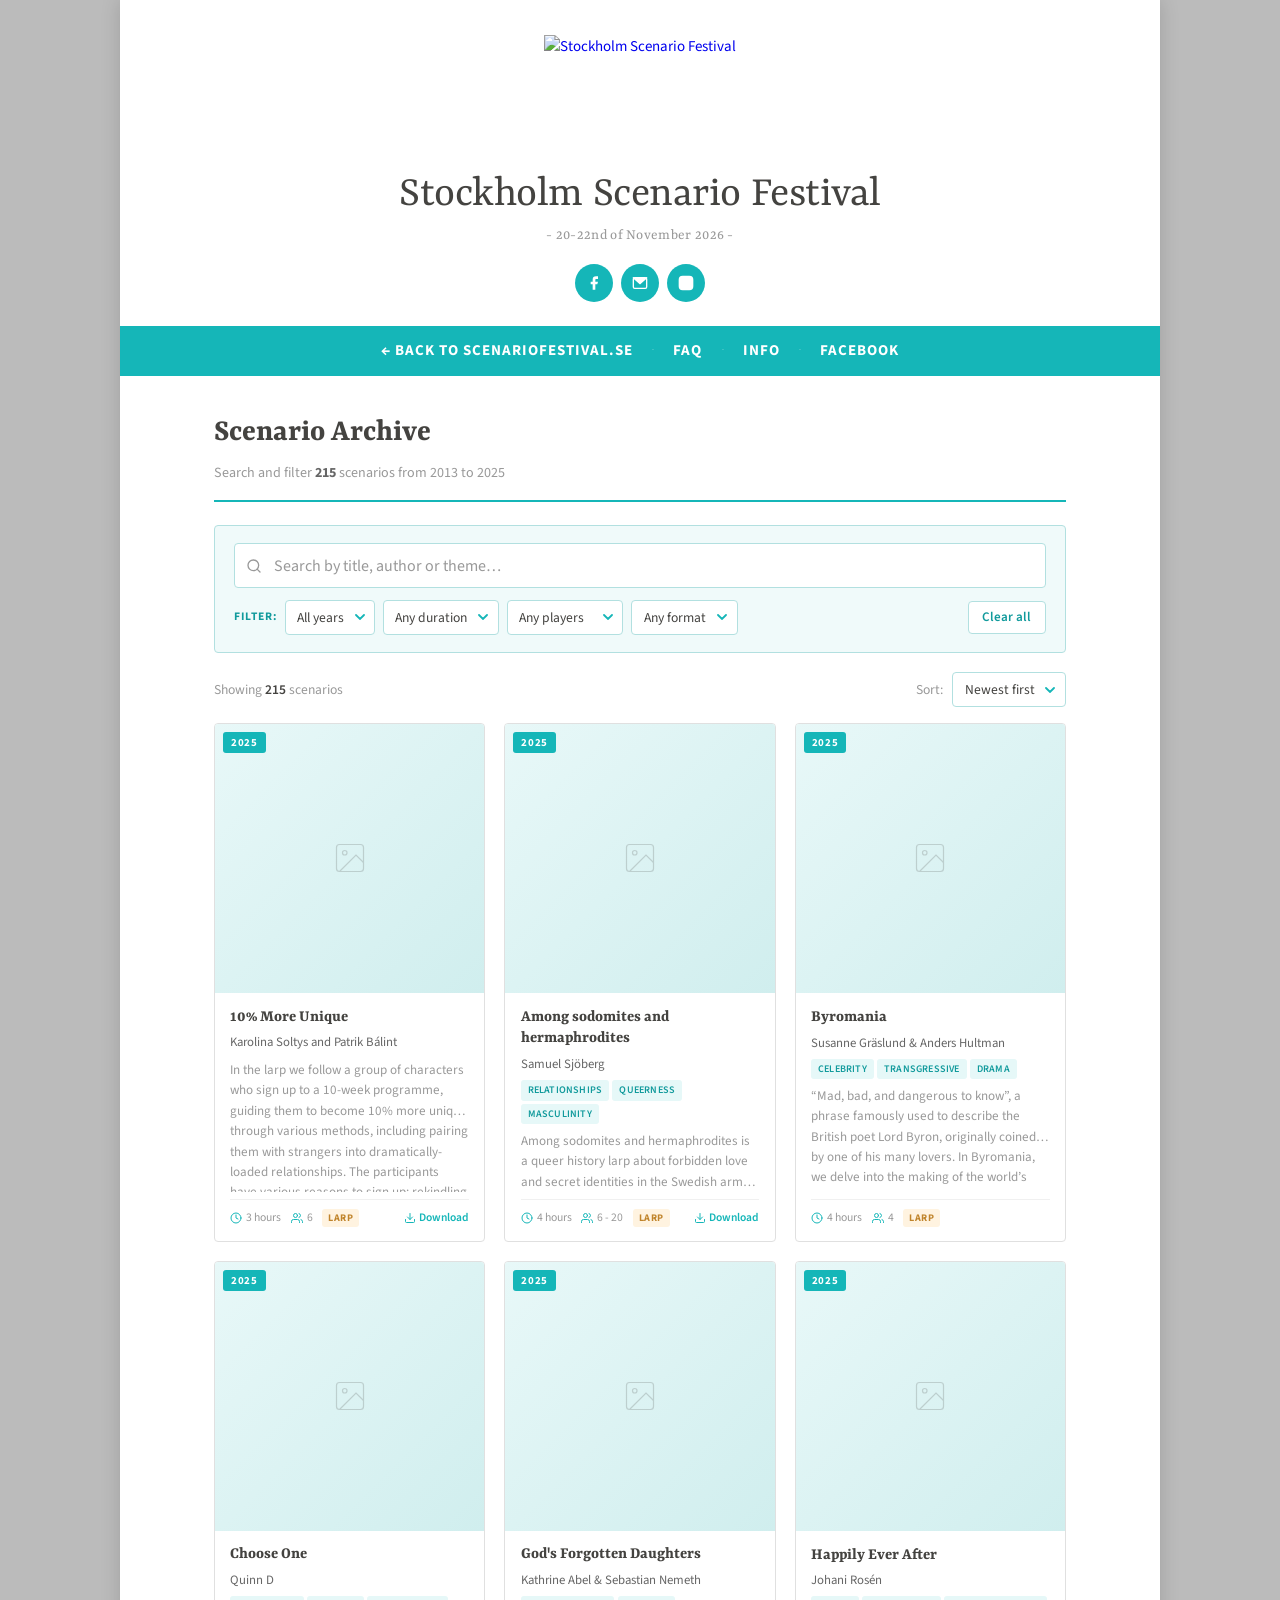
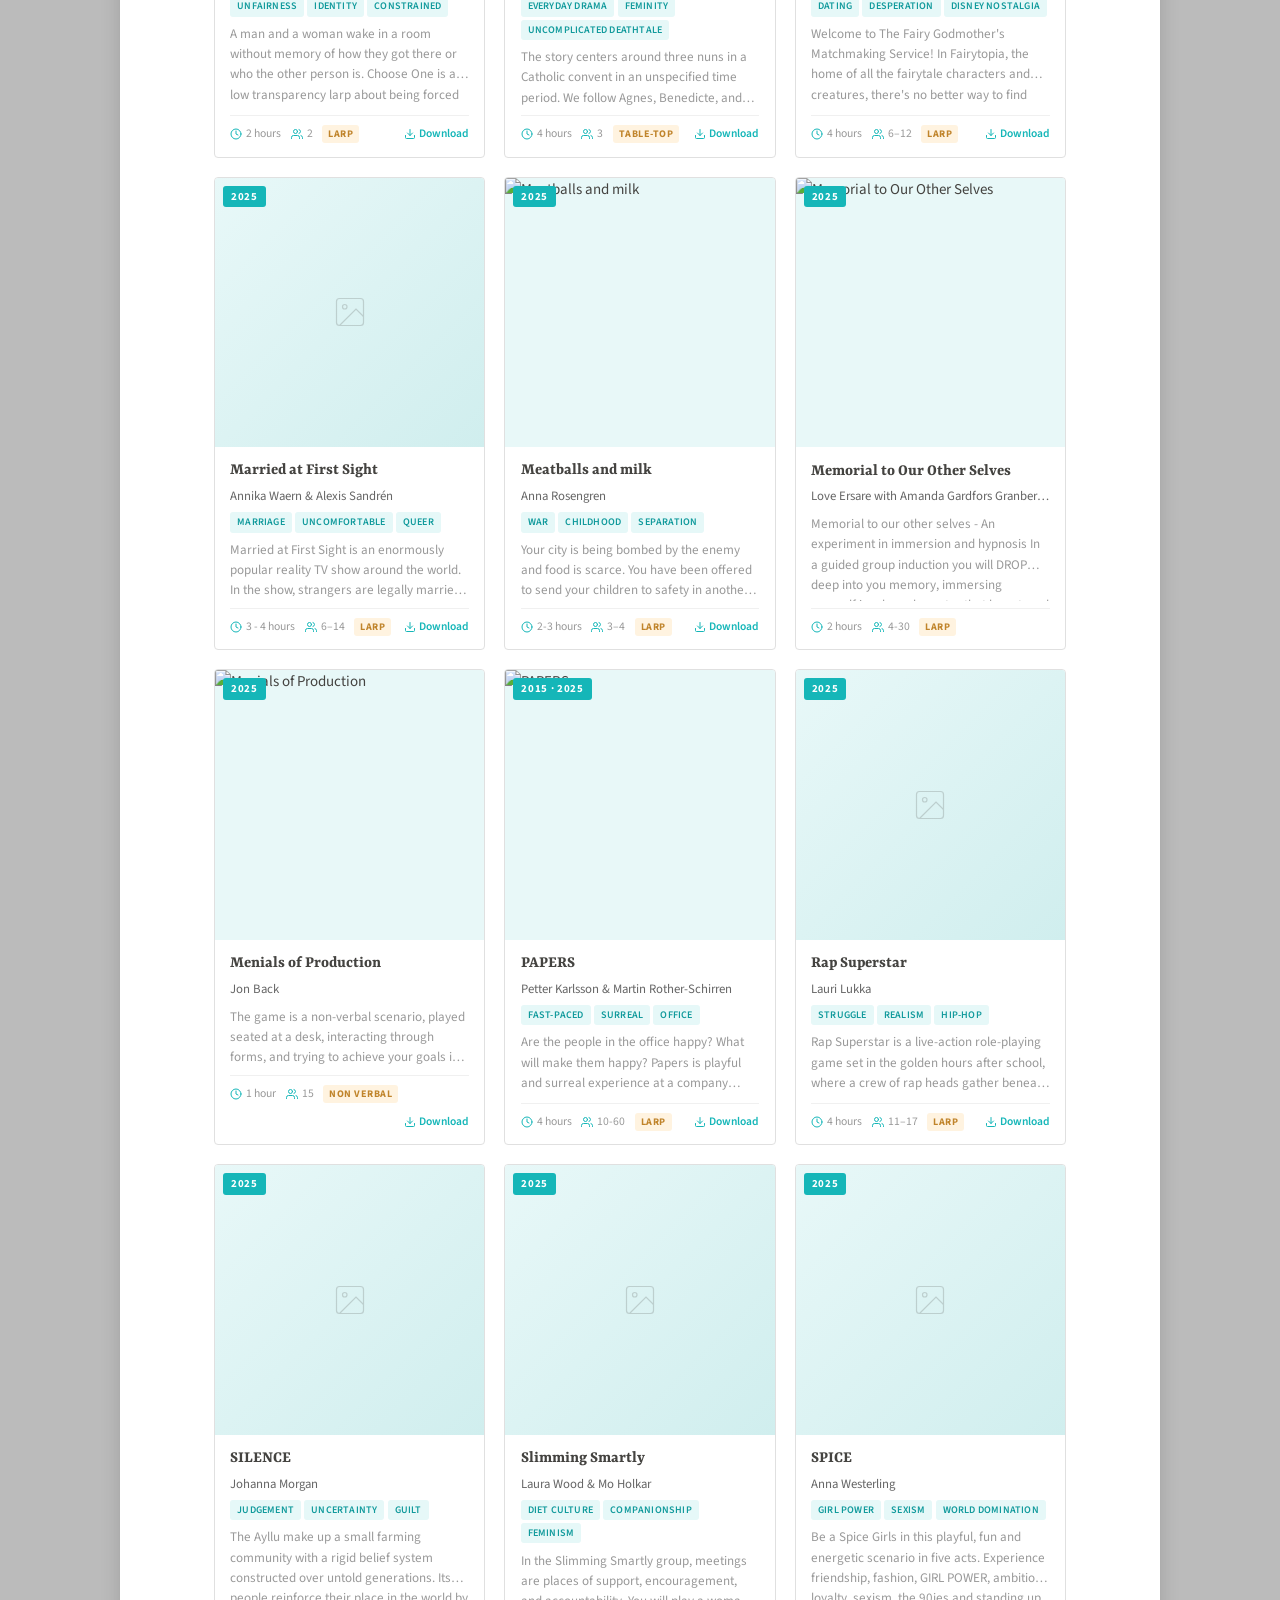
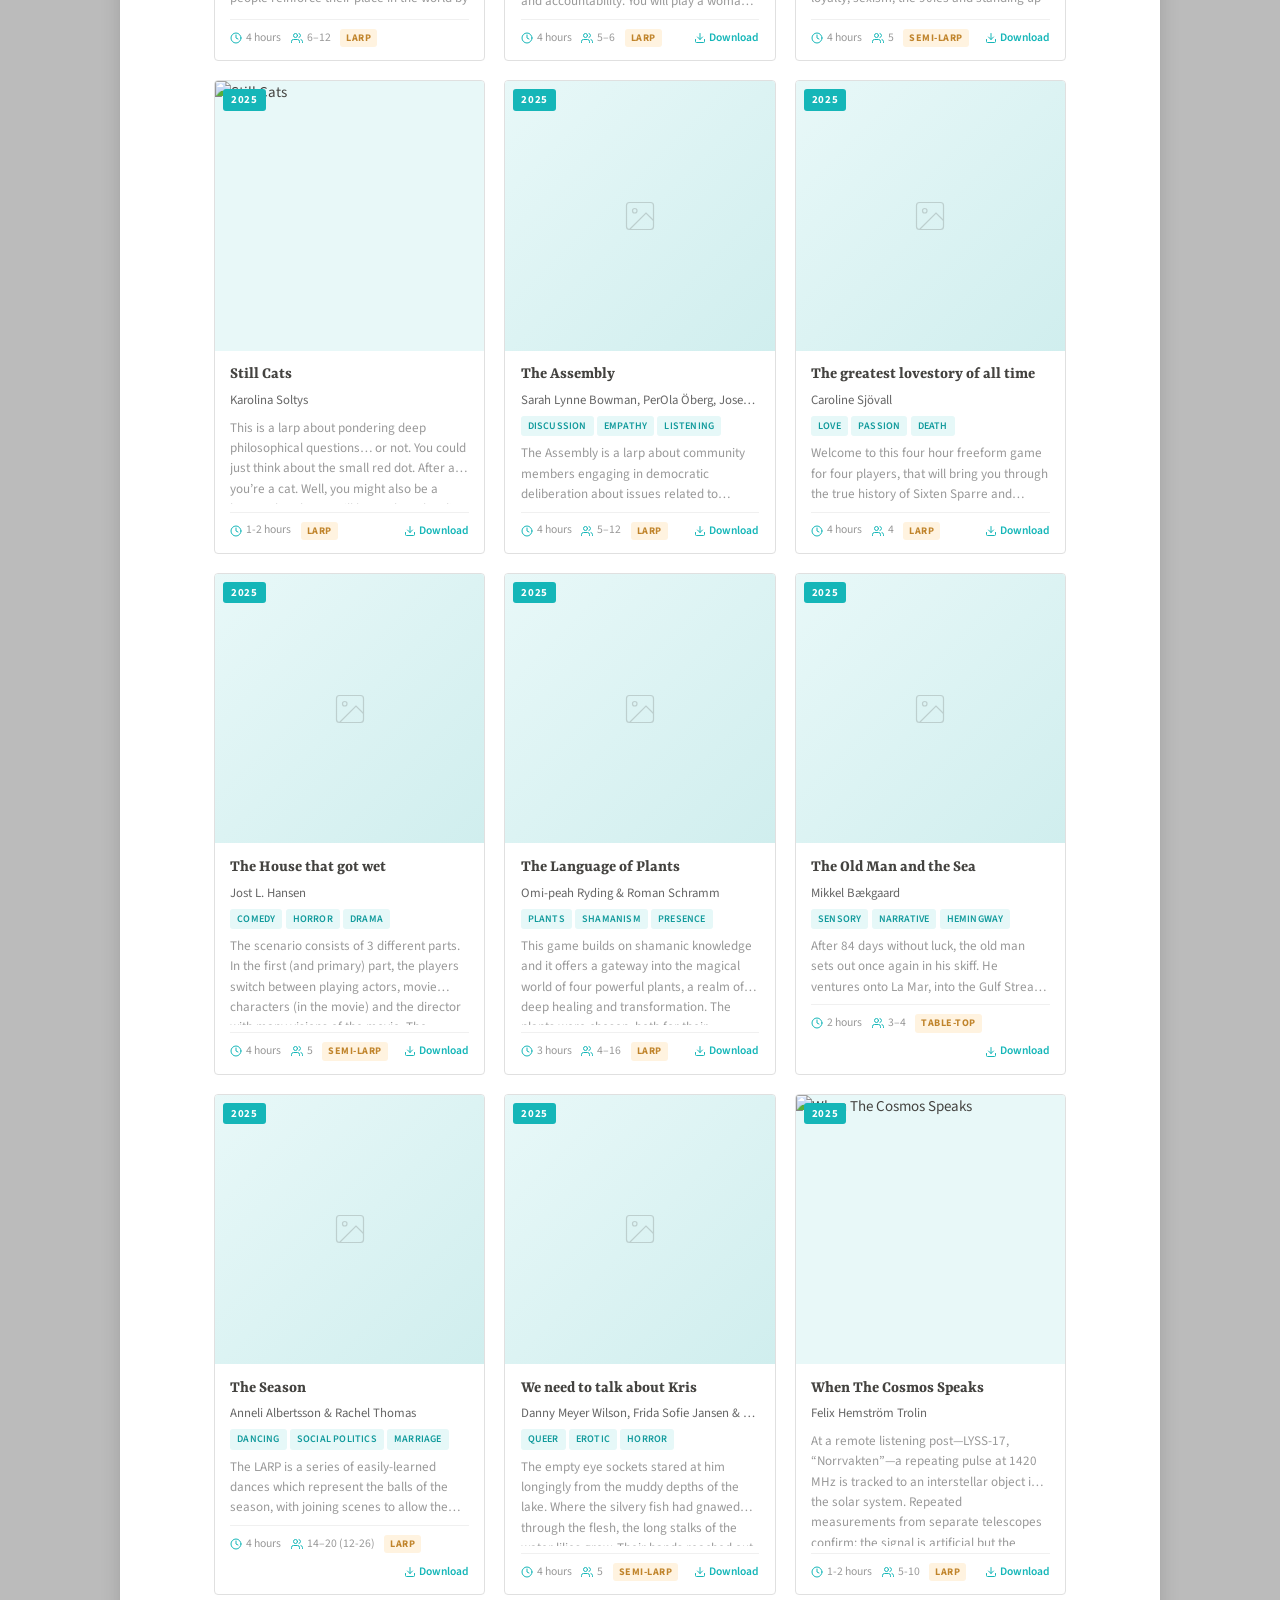
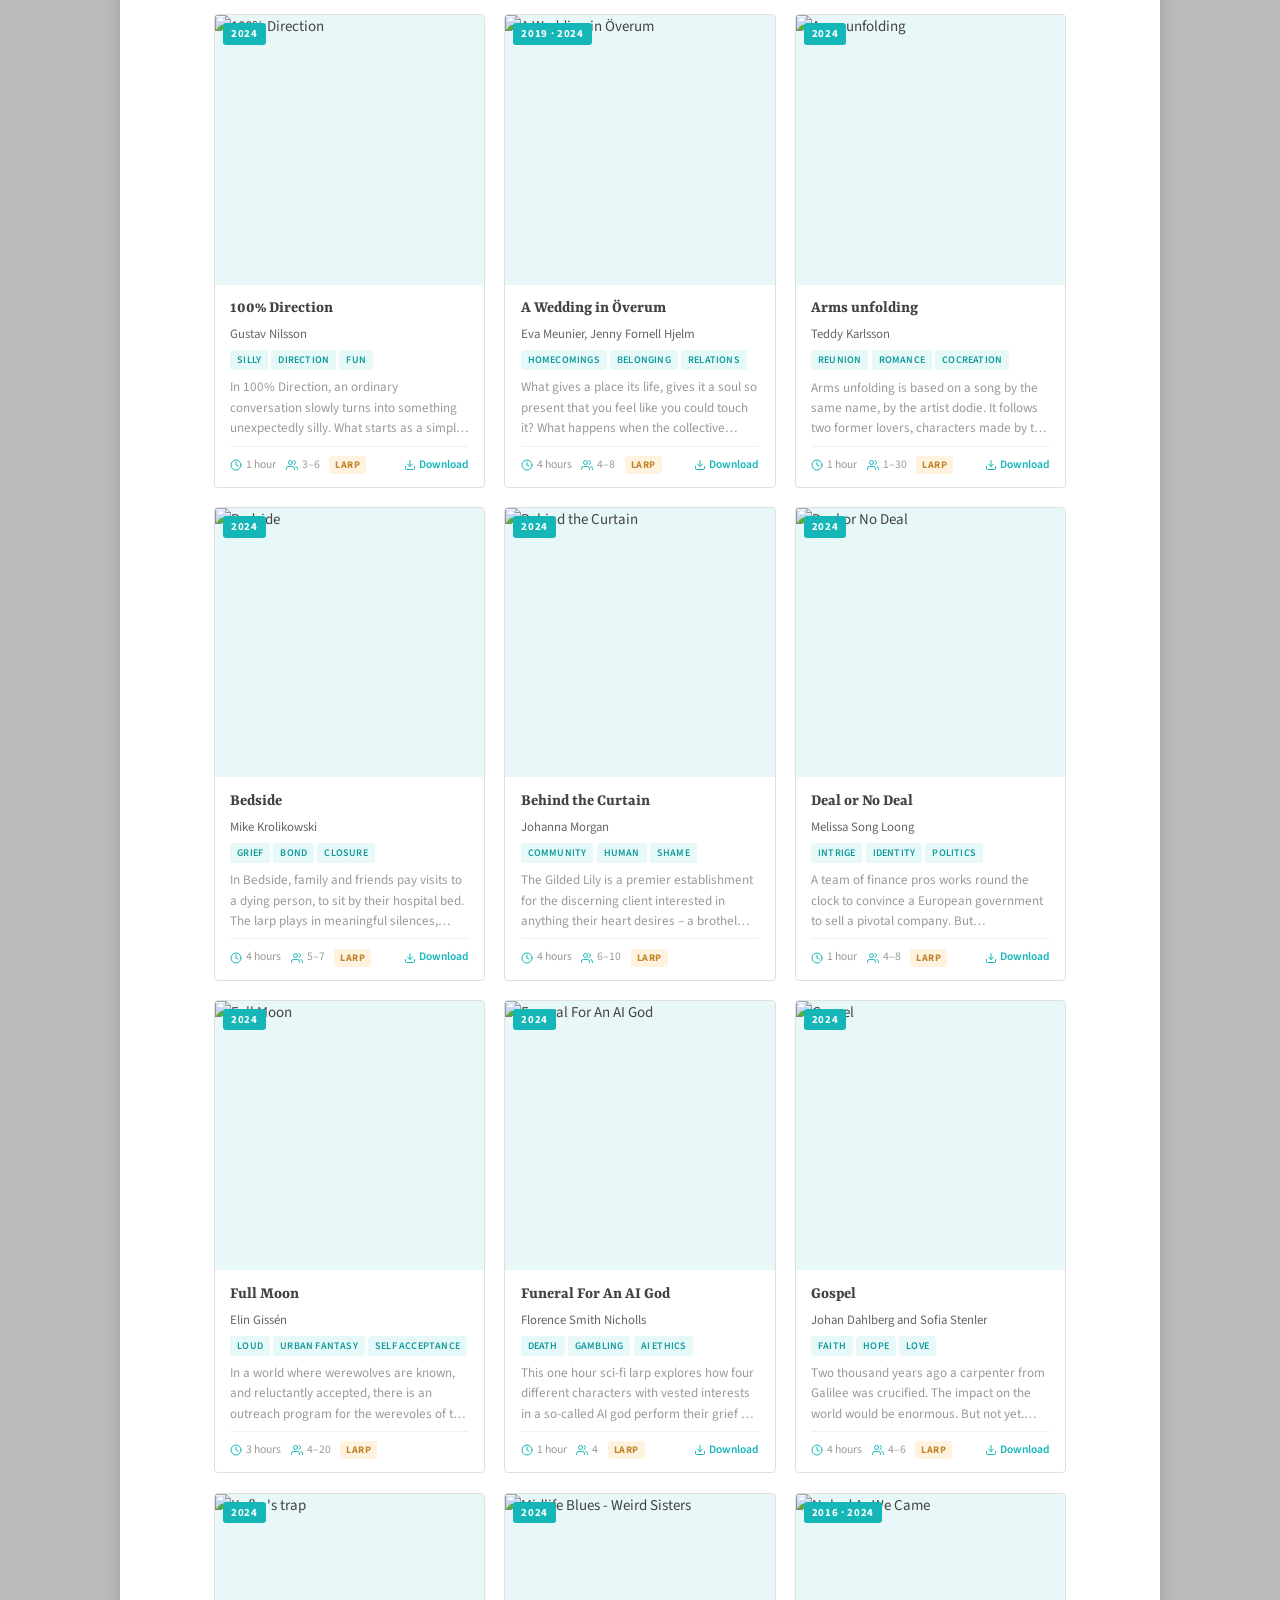
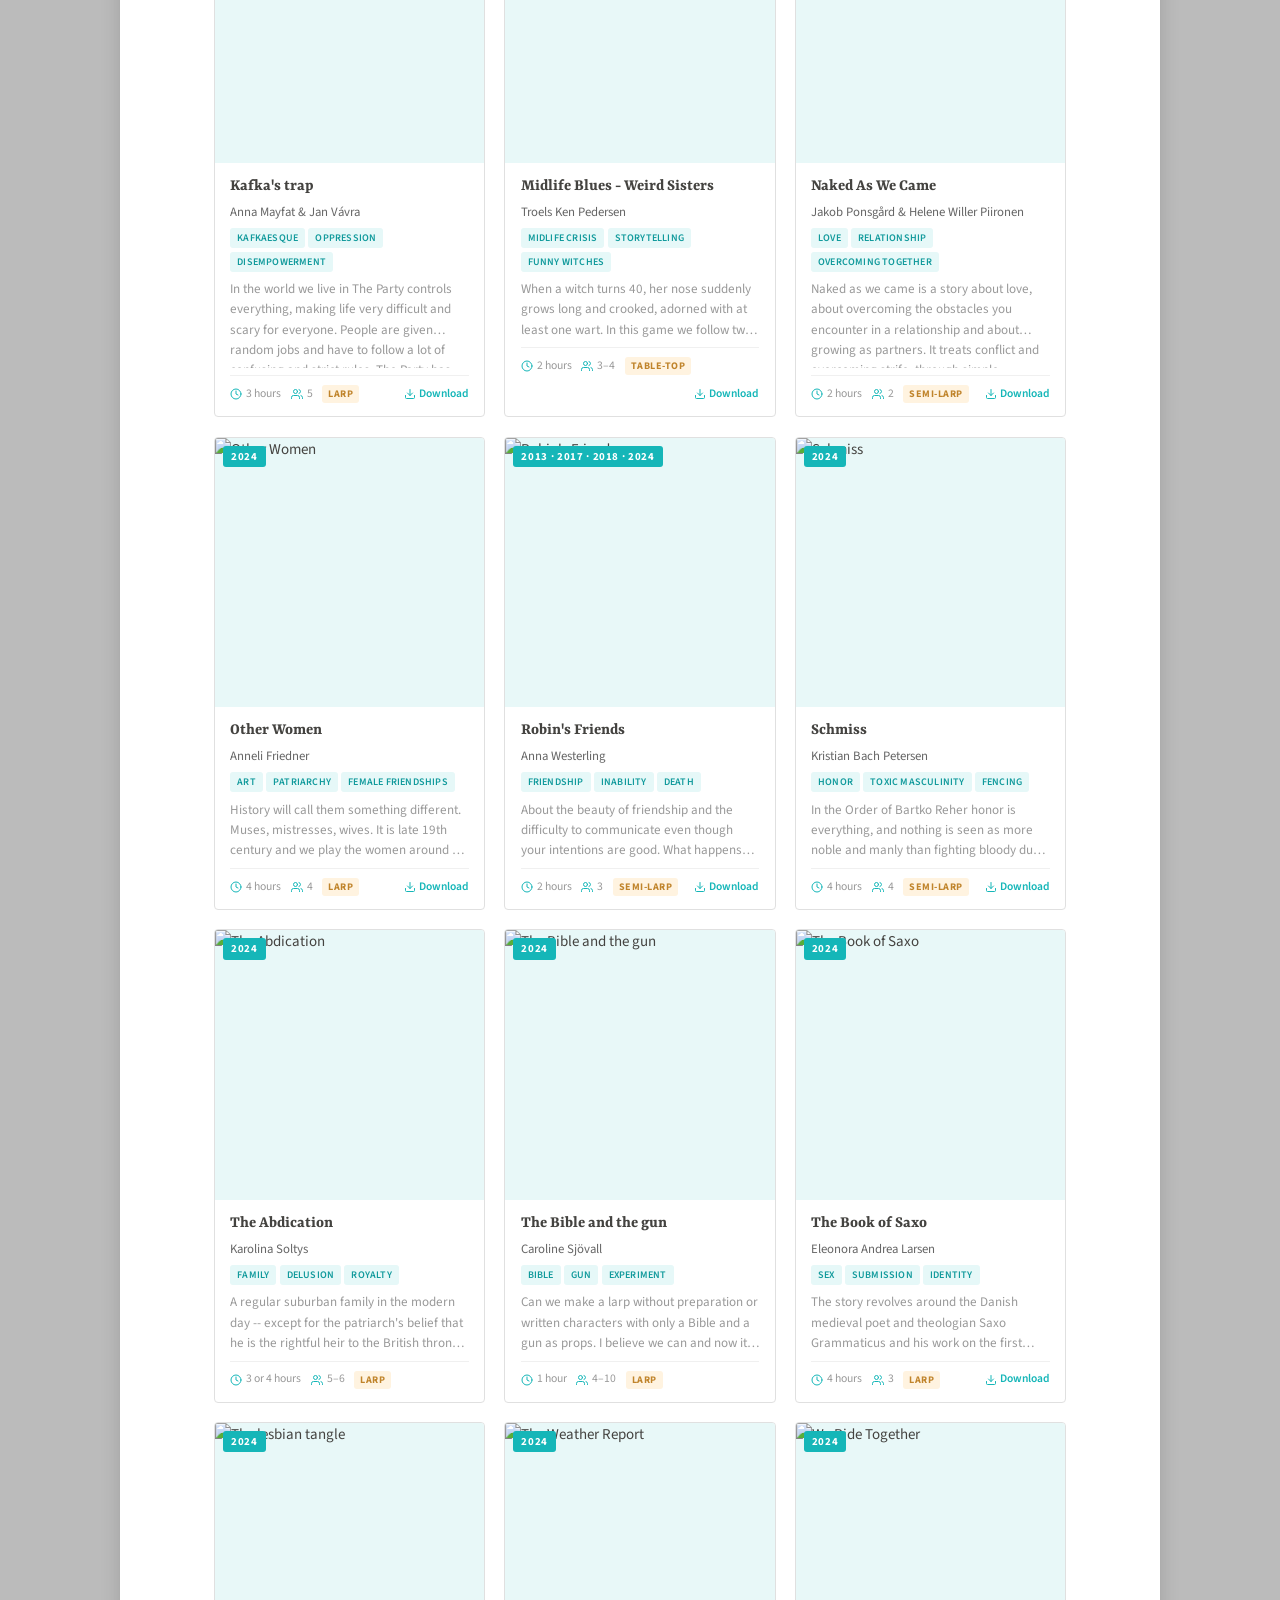
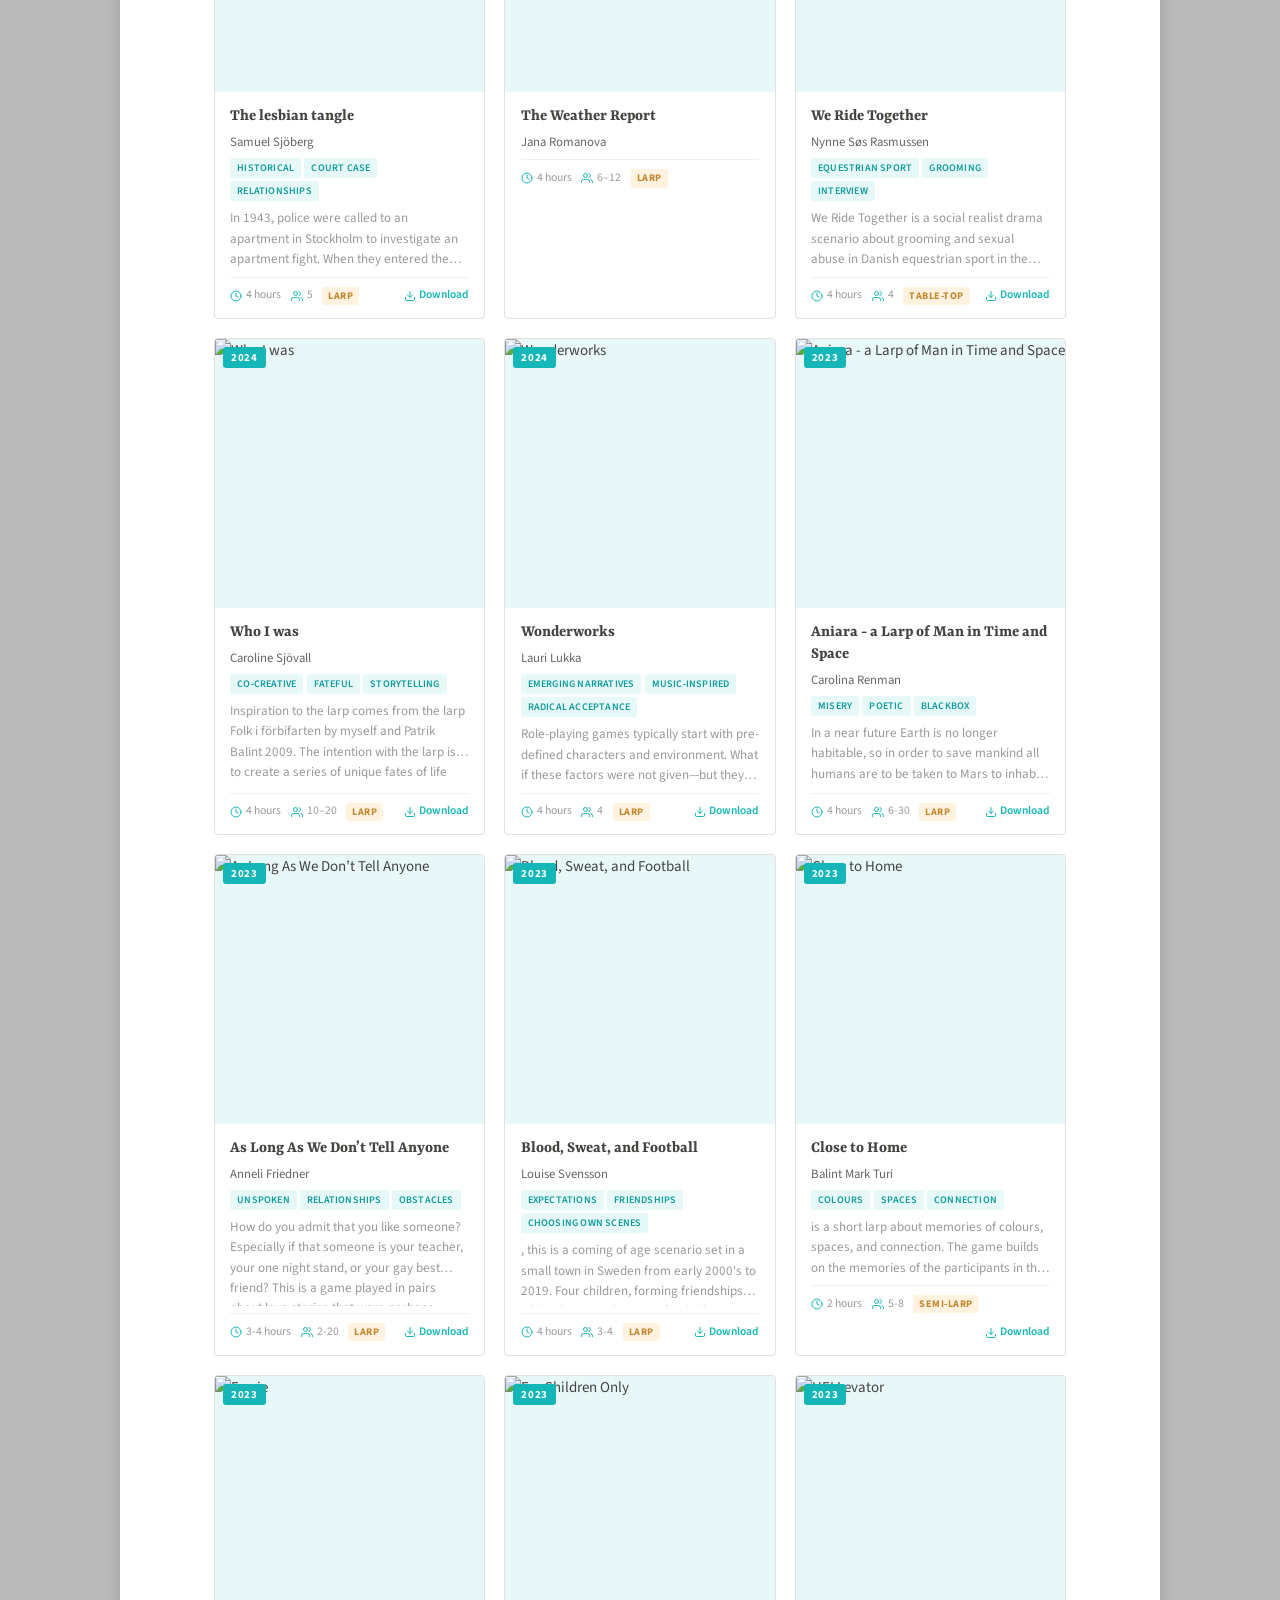
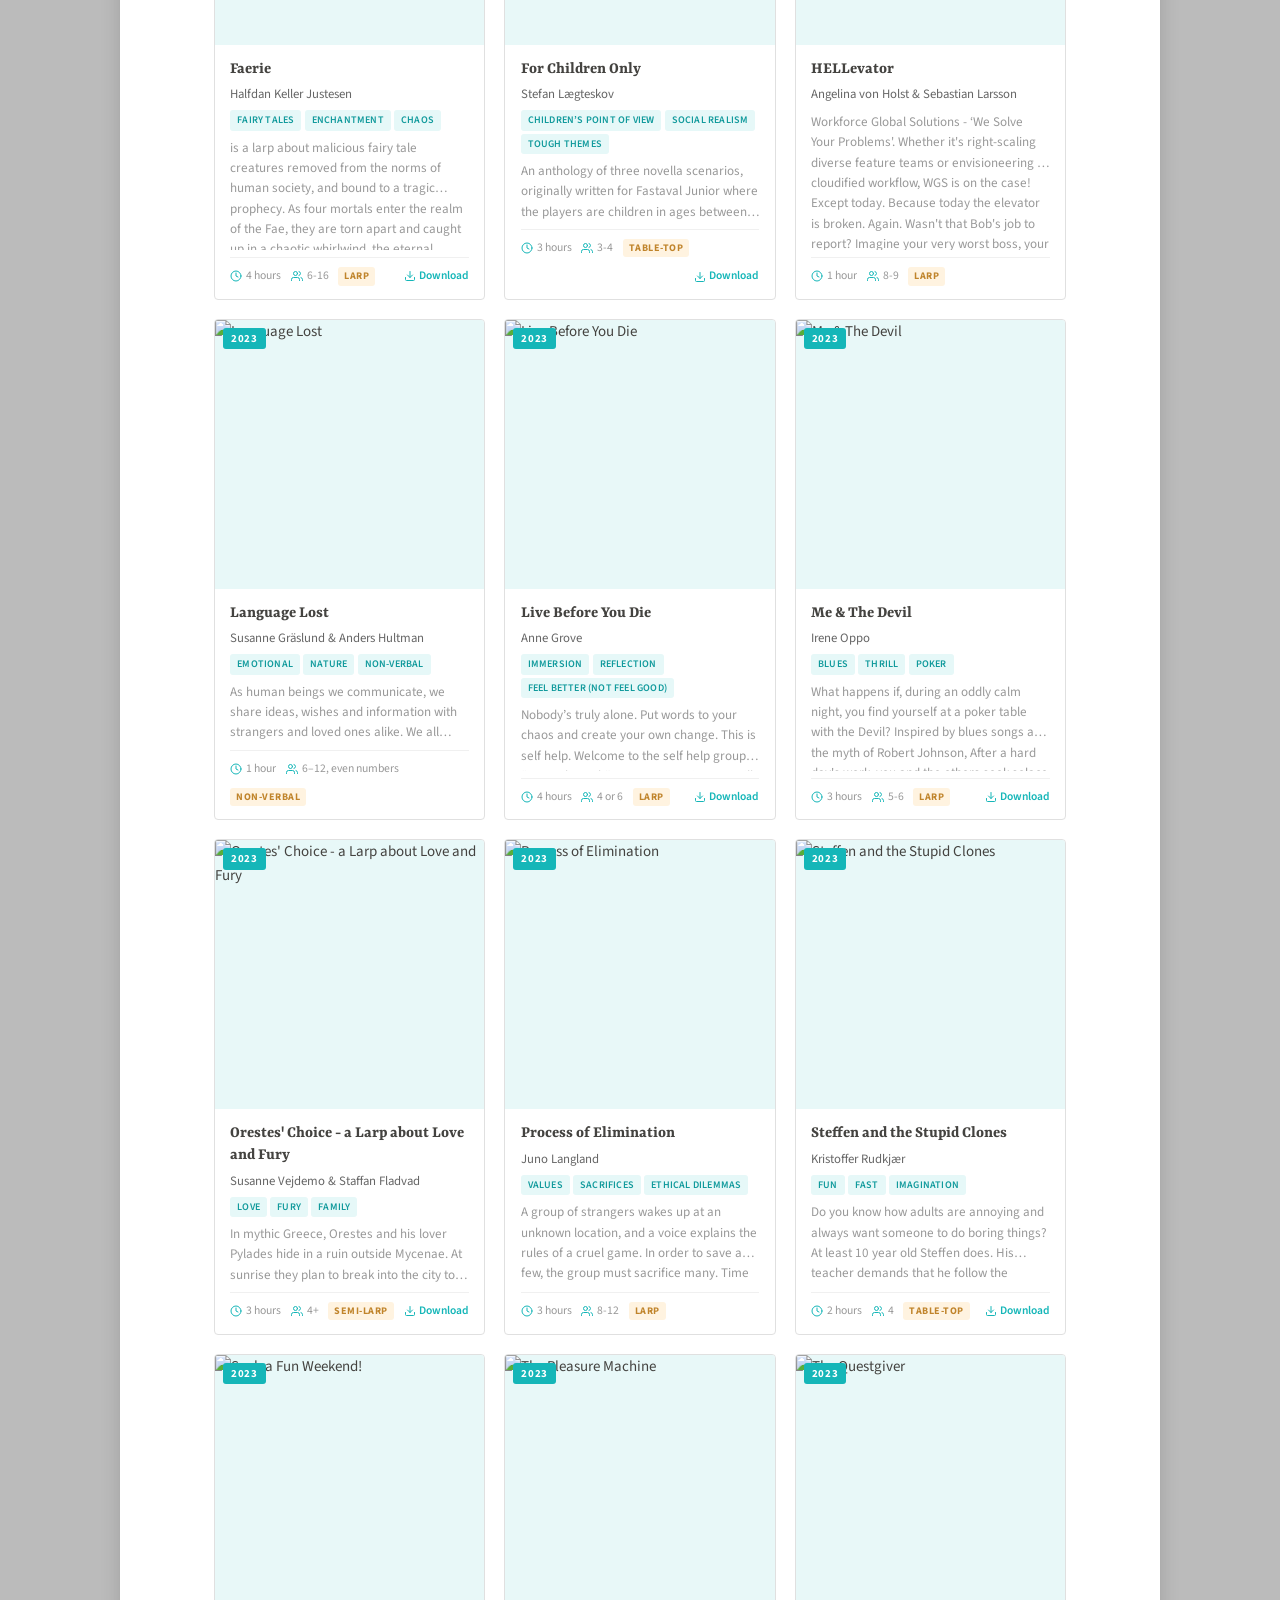
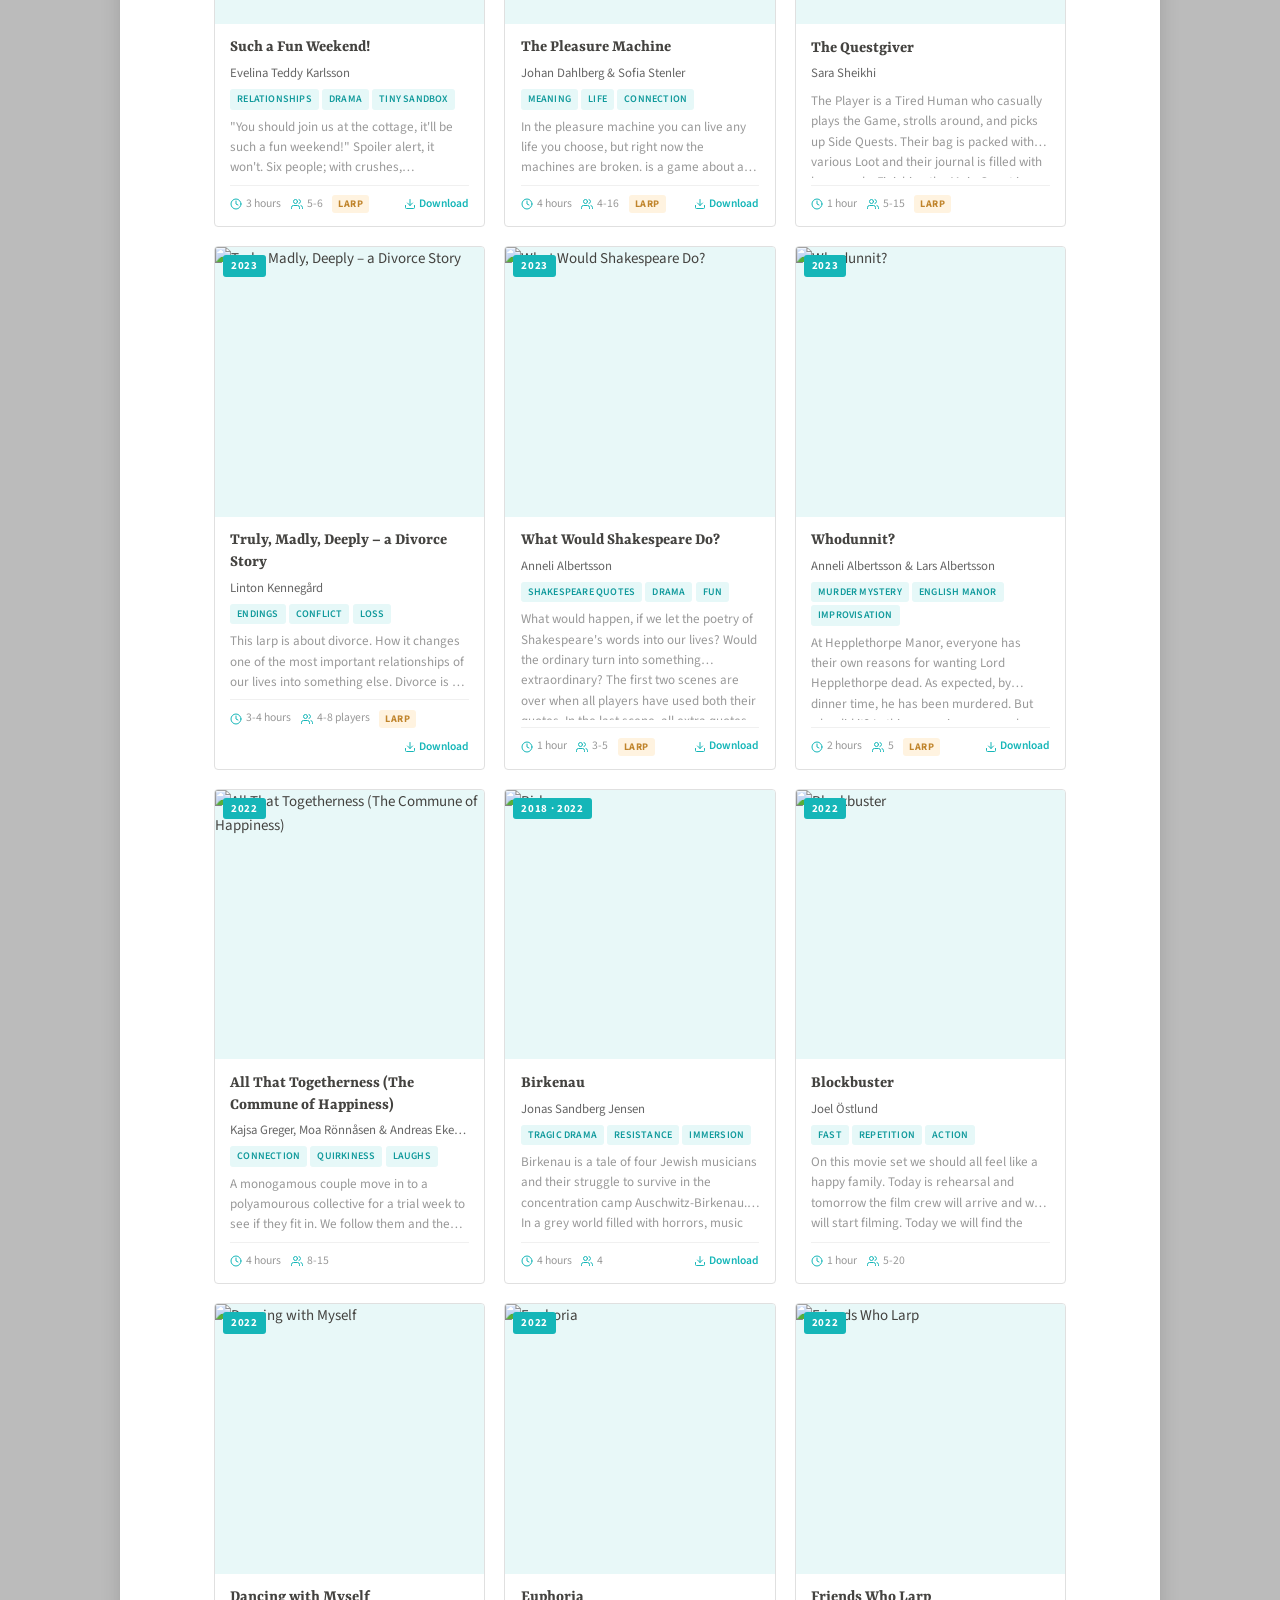
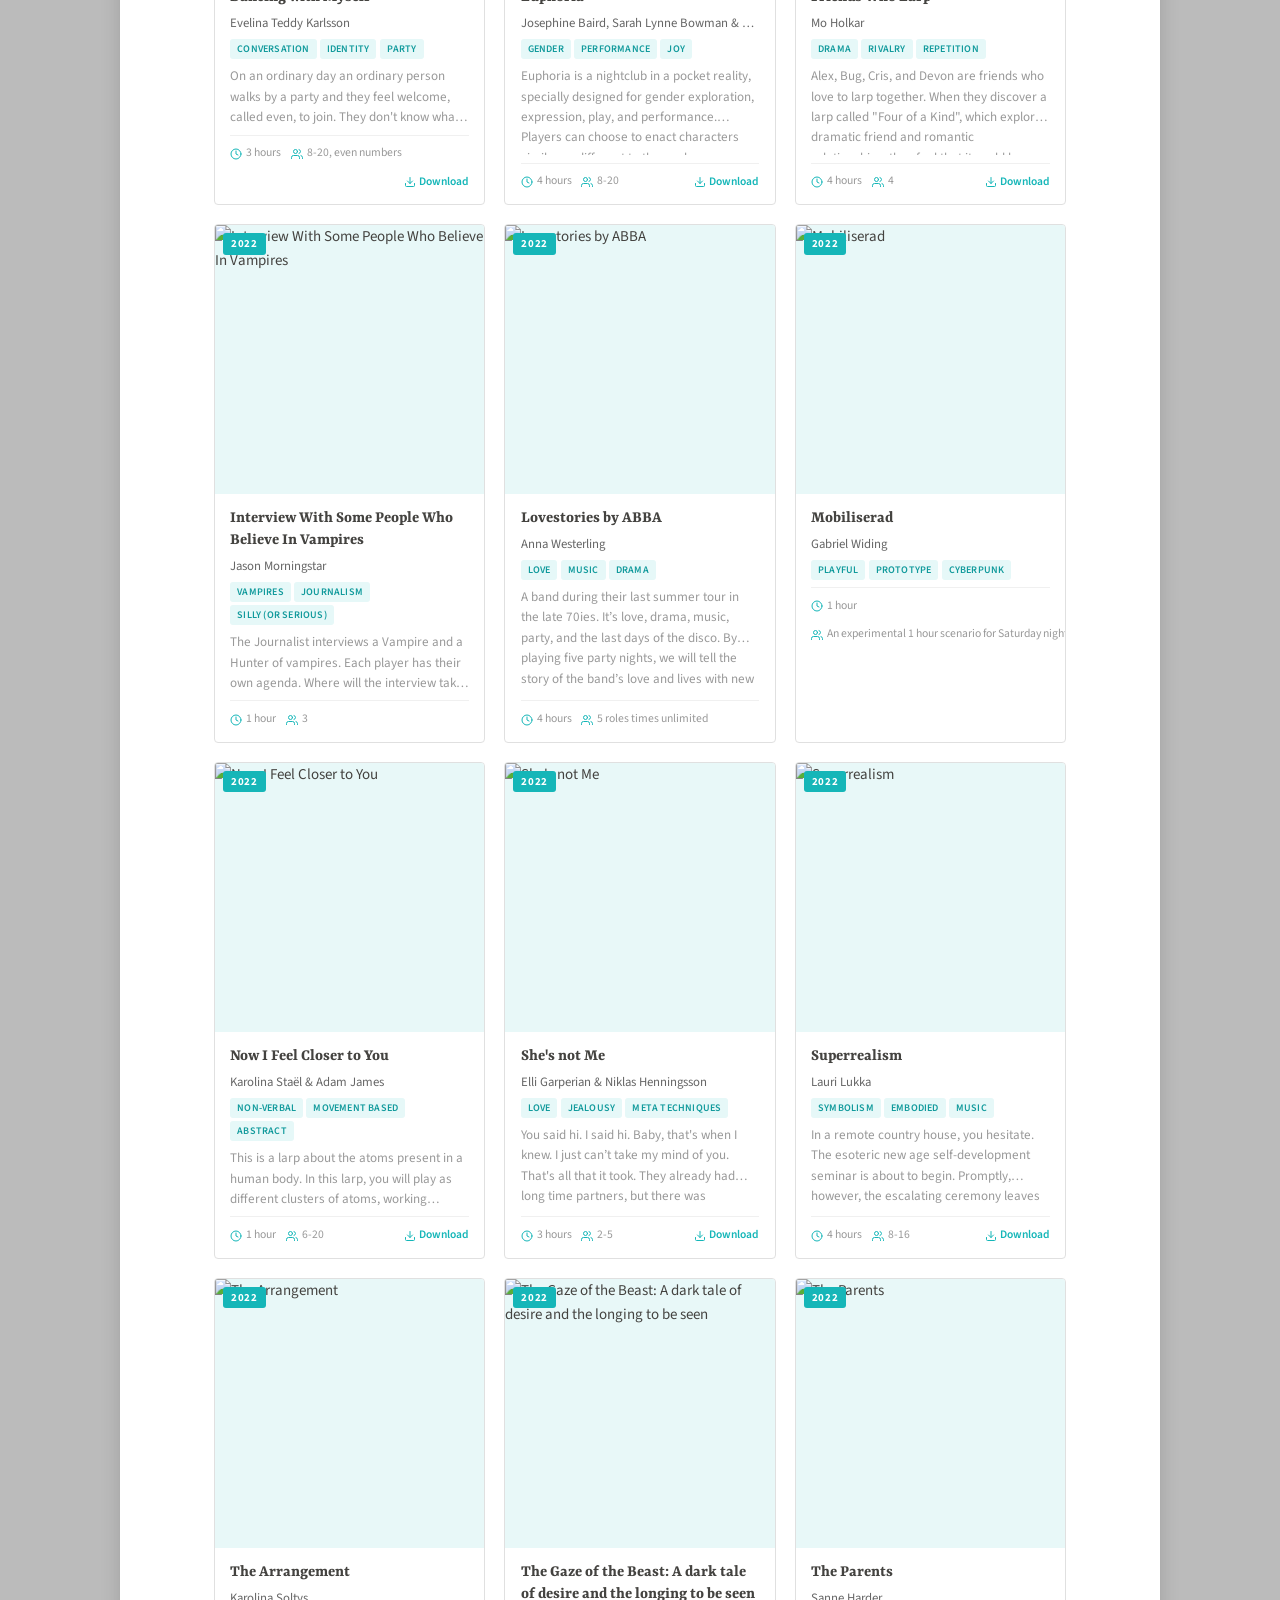
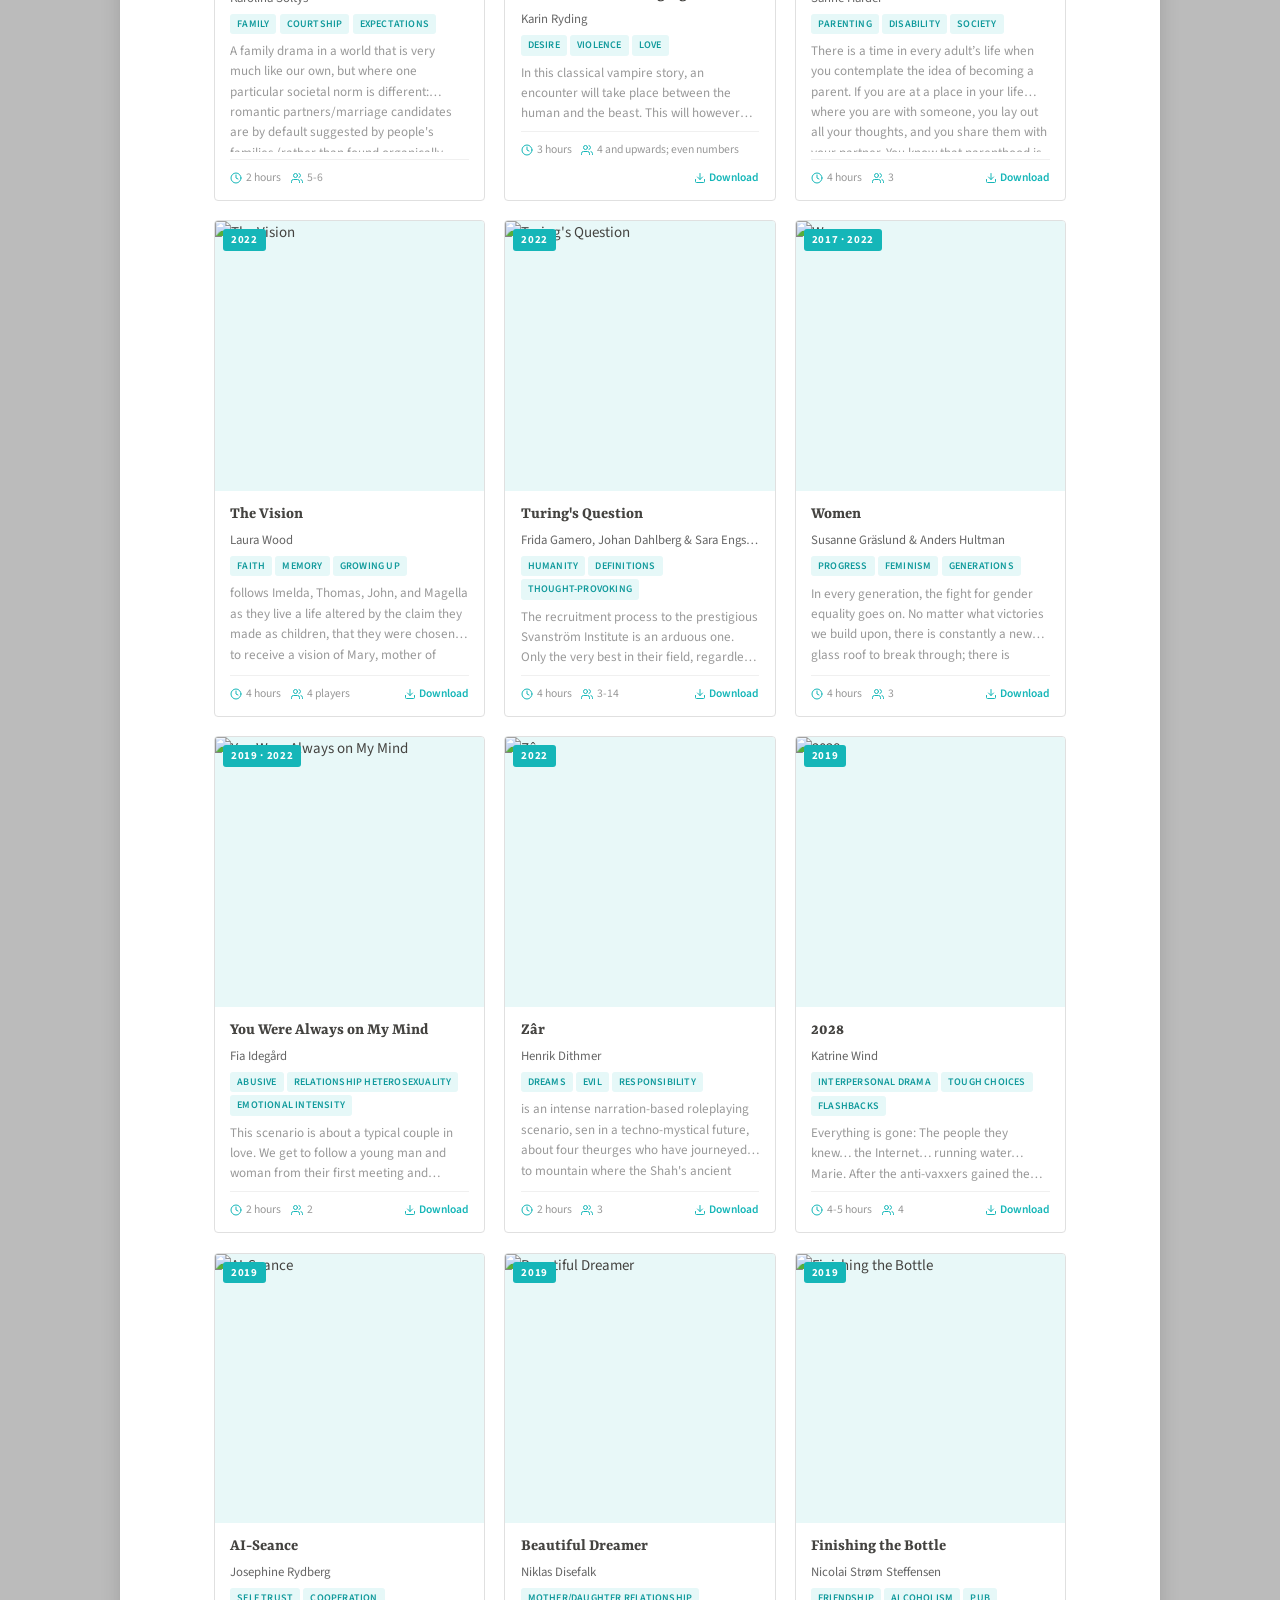
==== commit 1f4731cb: "Add files via upload" ====
--- a/index.html
+++ b/index.html
@@ -512,20 +512,16 @@
   </div>
 </header>
 
-<!-- NAV — exact SSF teal bar, uppercase Source Sans Pro, 1px letter-spacing -->
+<!-- NAV — simplified: just back-link to main site -->
 <nav class="site-nav">
   <ul>
-    <li><a href="https://scenariofestival.se">Home</a></li>
+    <li><a href="https://scenariofestival.se/archive/">← Back to scenariofestival.se</a></li>
     <li class="nav-dot">·</li>
-    <li><a href="https://scenariofestival.se/writing-a-scenario/">Writing for SSF</a></li>
+    <li><a href="https://scenariofestival.se/what-is-this/">FAQ</a></li>
     <li class="nav-dot">·</li>
     <li><a href="https://scenariofestival.se/practical/">Info</a></li>
     <li class="nav-dot">·</li>
-    <li><a href="https://scenariofestival.se/what-is-this/">FAQ</a></li>
-    <li class="nav-dot">·</li>
-    <li><a href="https://scenariofestival.se/vision/">Vision</a></li>
-    <li class="nav-dot">·</li>
-    <li><a href="https://scenariofestival.se/archive/" class="active">Archive</a></li>
+    <li><a href="https://www.facebook.com/StockholmScenarioFestival/" target="_blank" rel="noopener">Facebook</a></li>
   </ul>
 </nav>
 
@@ -652,7 +648,7 @@
     ].filter(Boolean).join('');
     const dl=s.download?`<span class="dl-btn">${ID} Download</span>`:'';
     a.innerHTML=`
-      <div class="card-img-wrap">${imgInner}<span class="year-badge">${s.year}</span></div>
+      <div class="card-img-wrap">${imgInner}<span class="year-badge">${(s.years && s.years.length > 1) ? s.years.join(" · ") : s.year}</span></div>
       <div class="card-body">
         <div class="card-title">${hl(s.title,q)}</div>
         ${s.authors?`<div class="card-authors">${hl(s.authors,q)}</div>`:''}
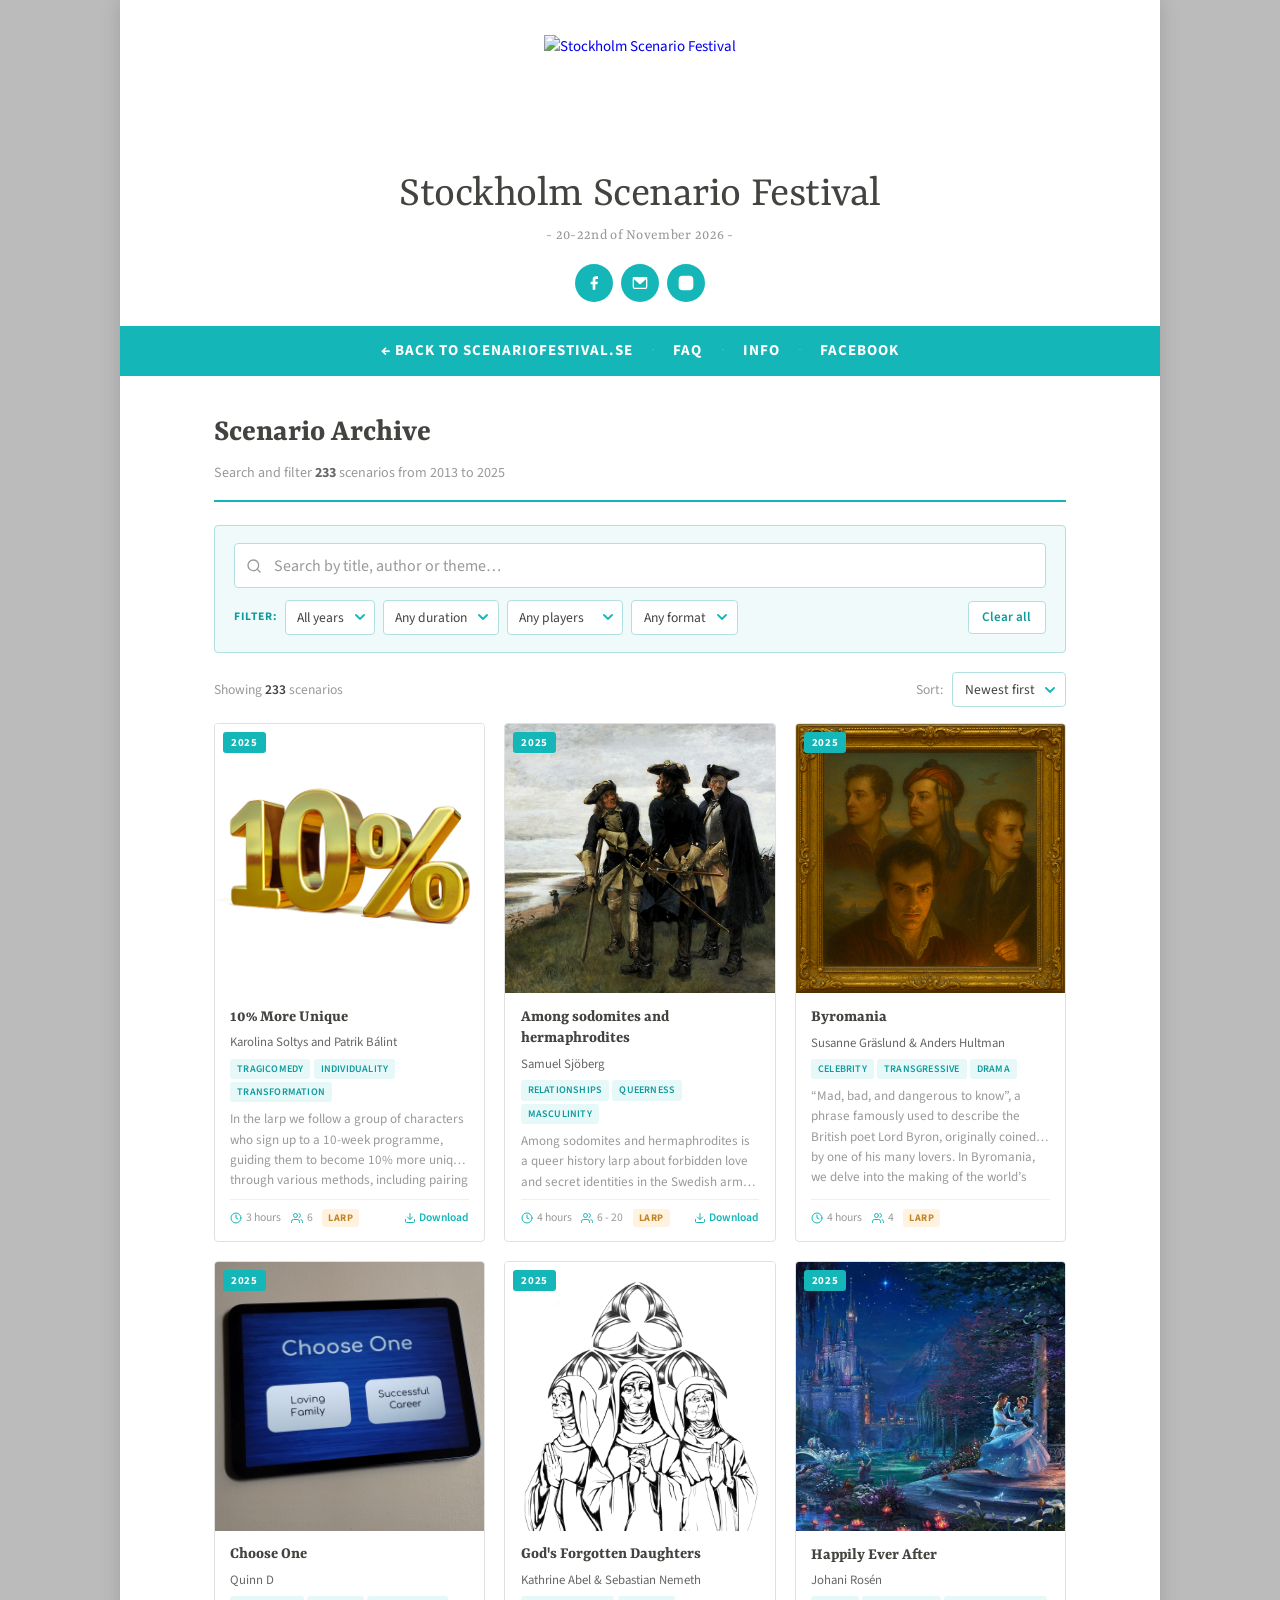
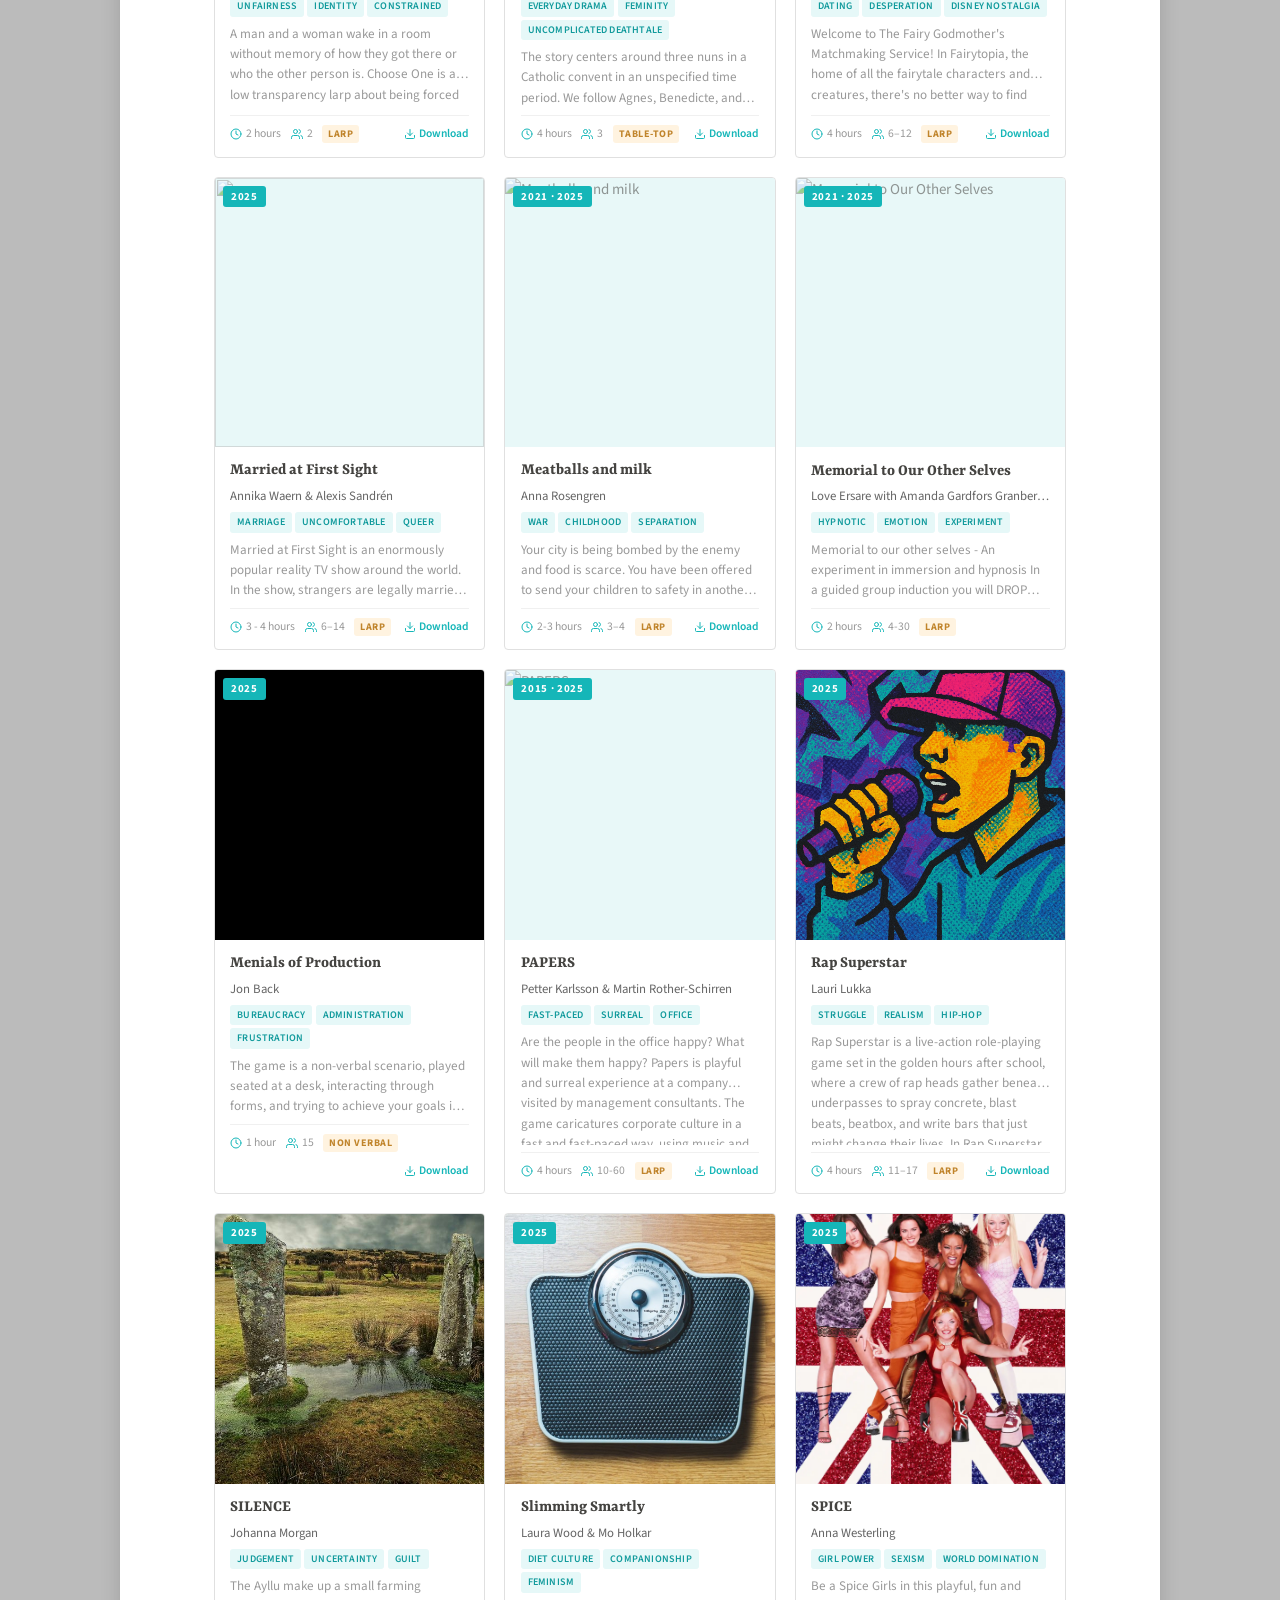
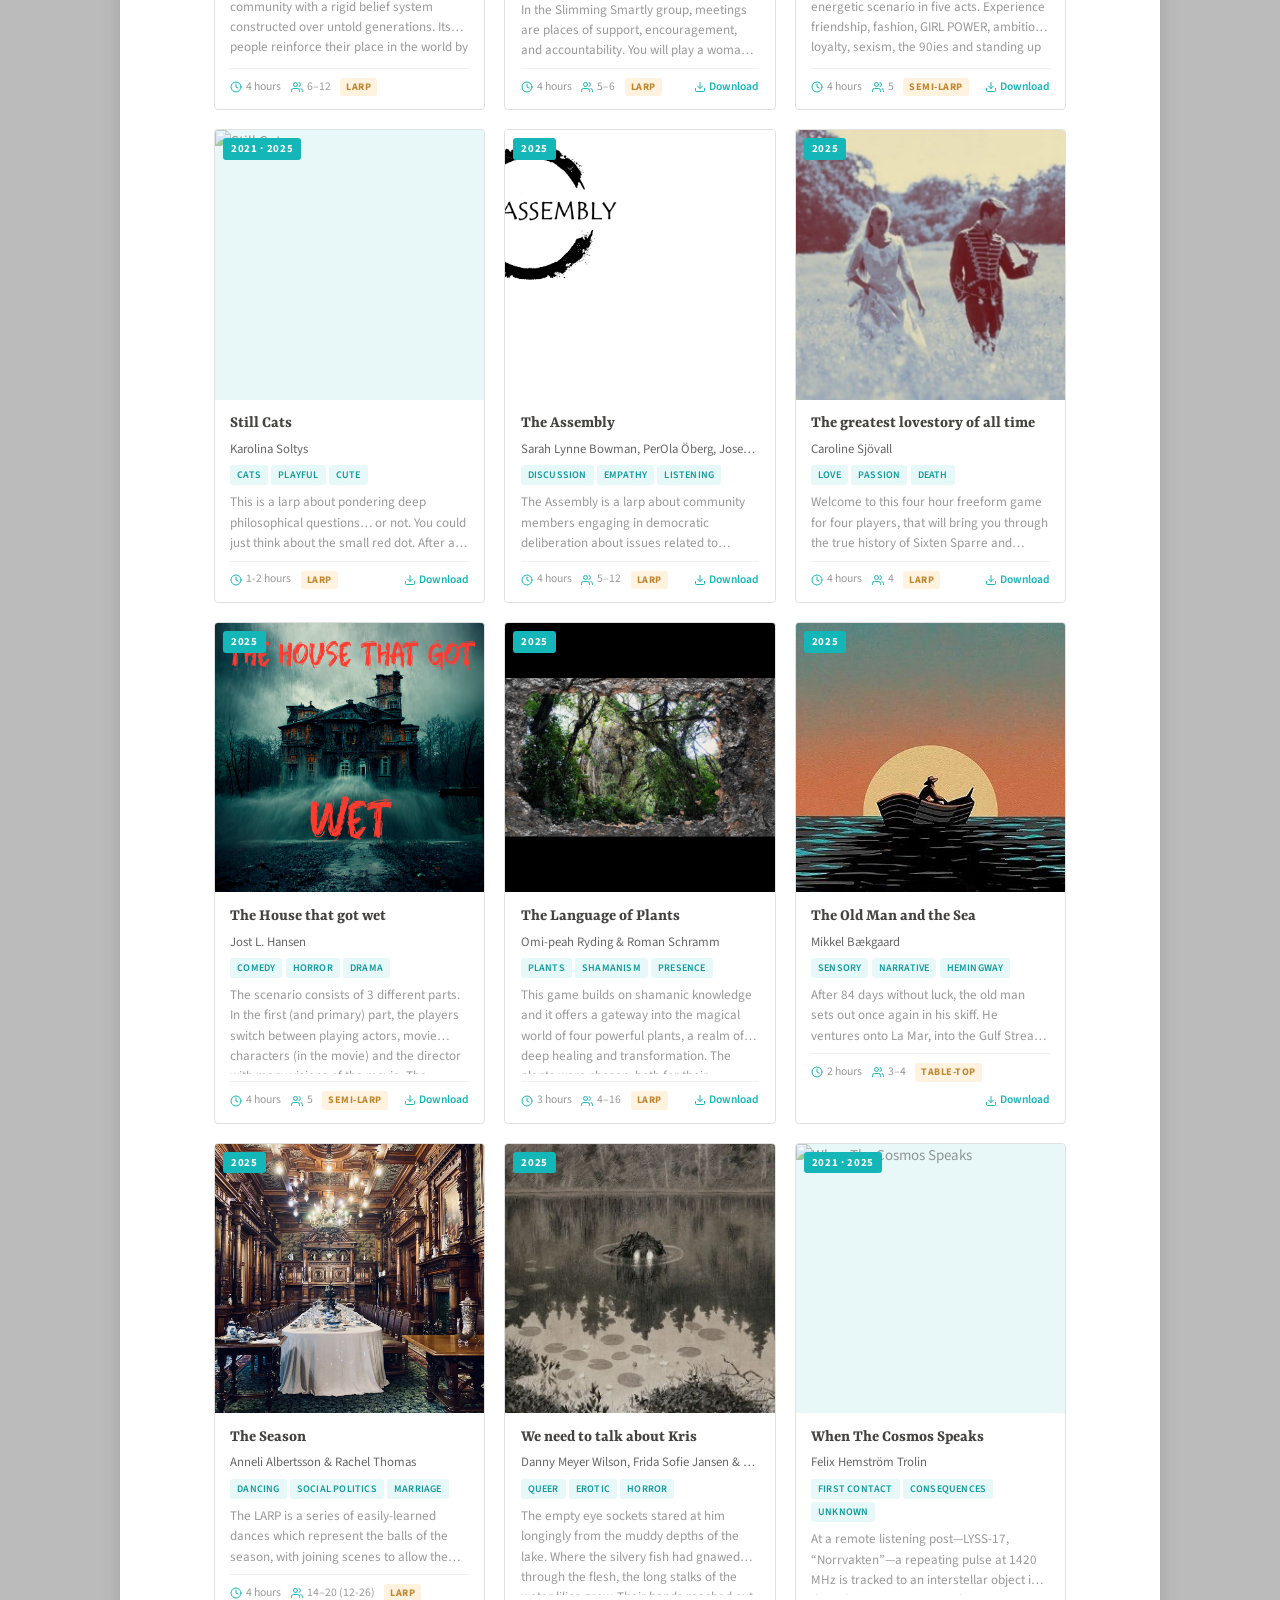
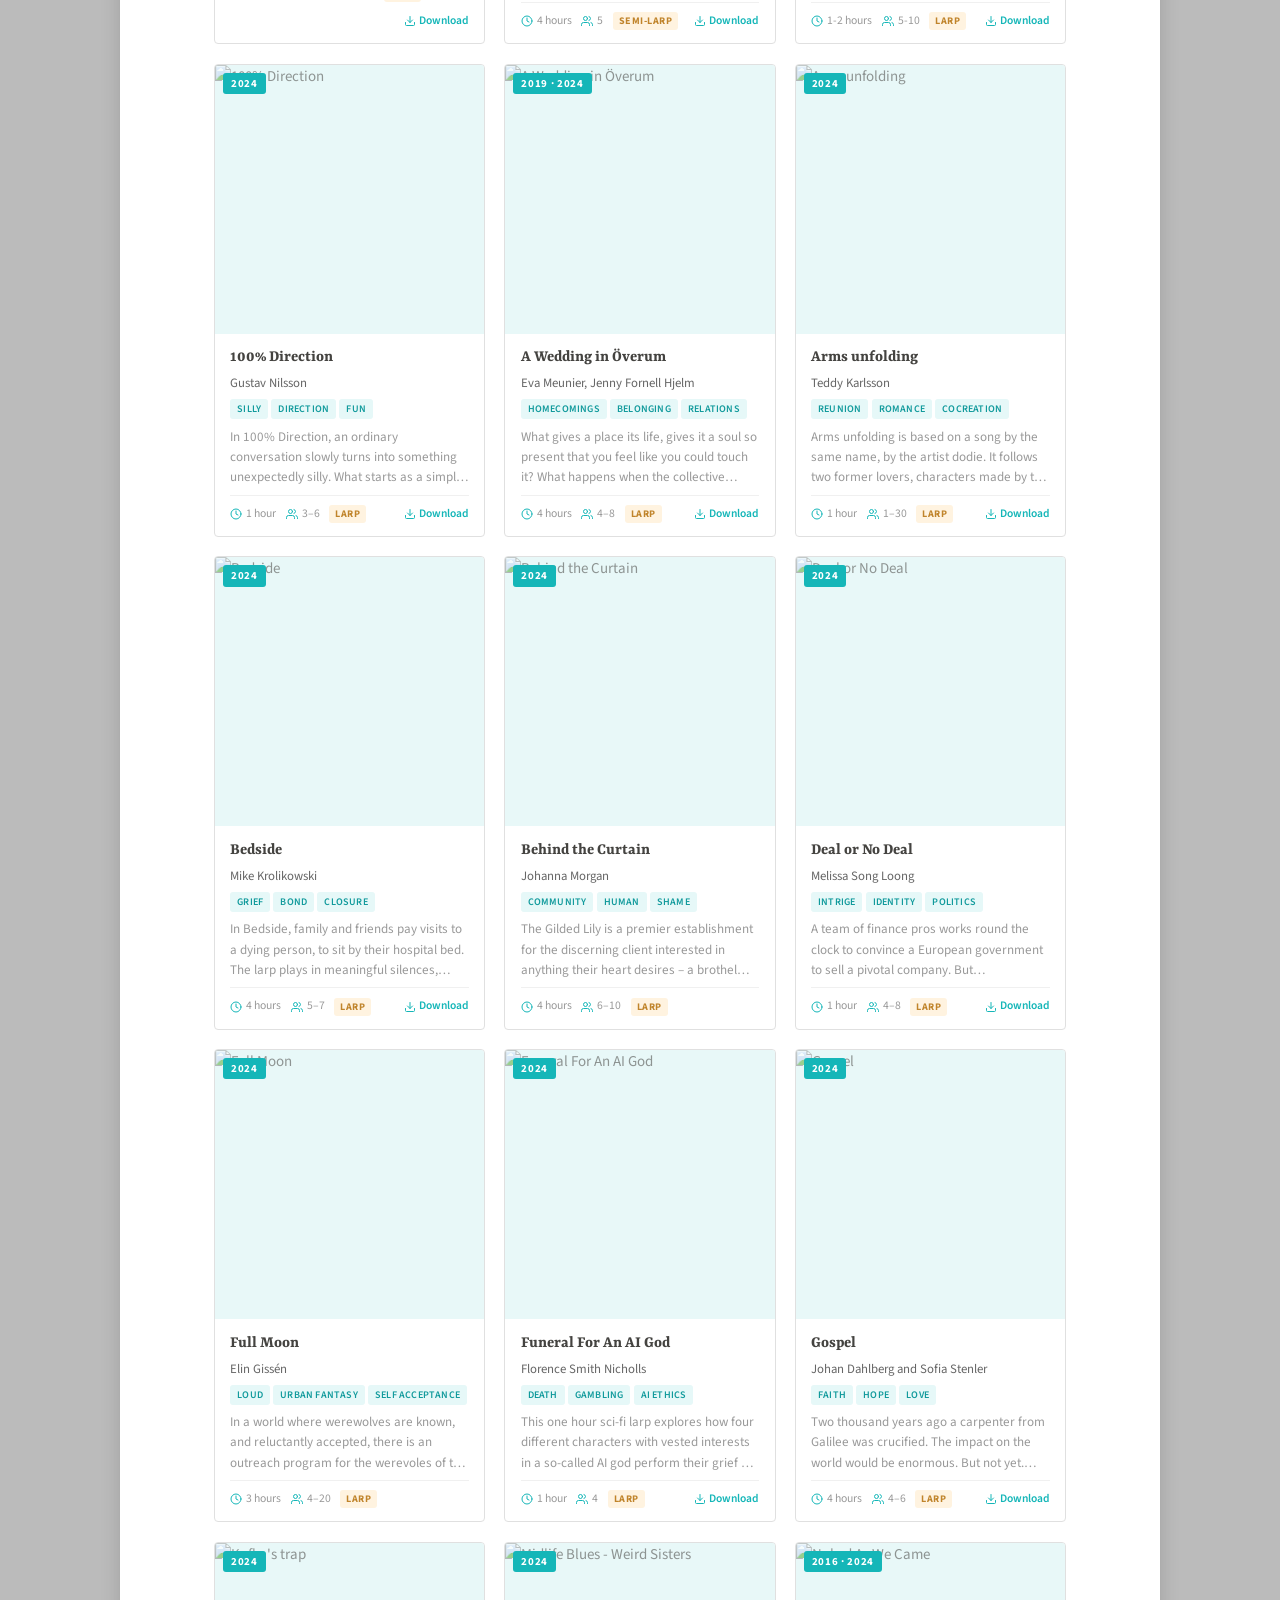
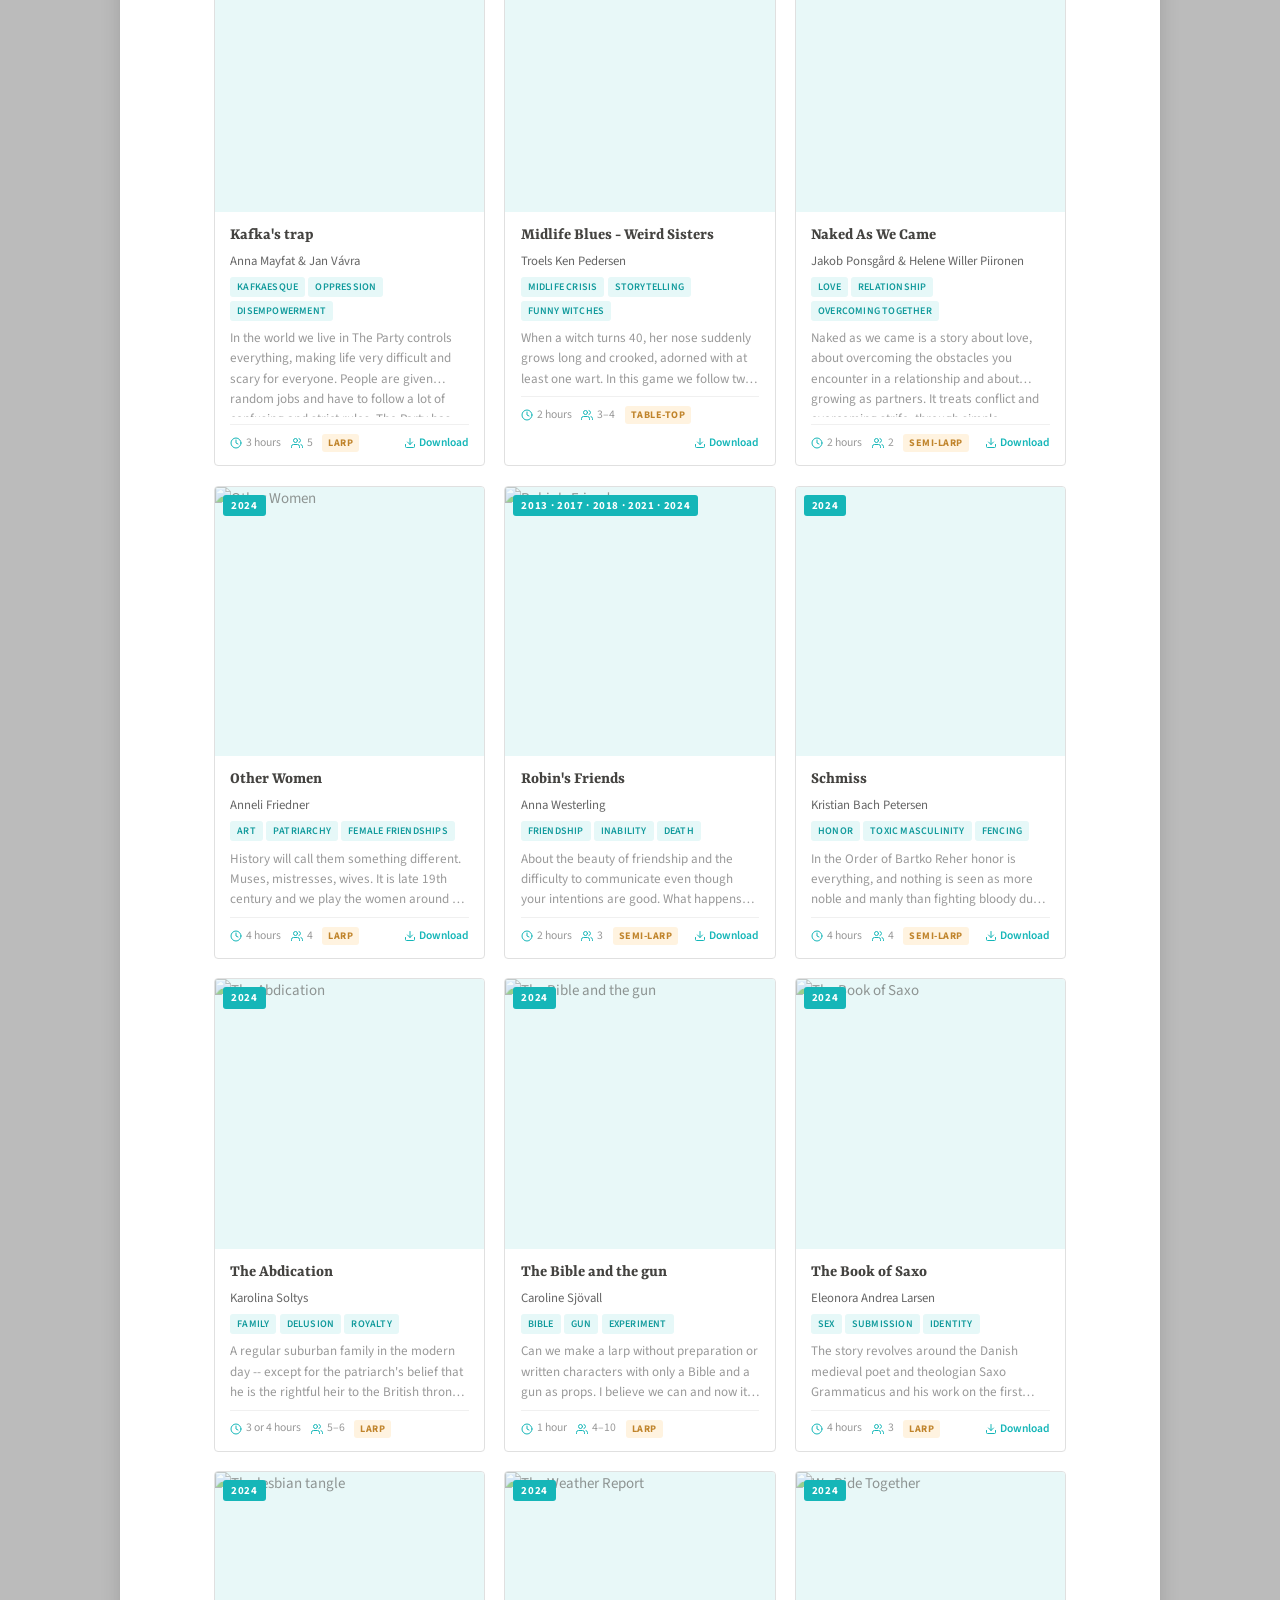
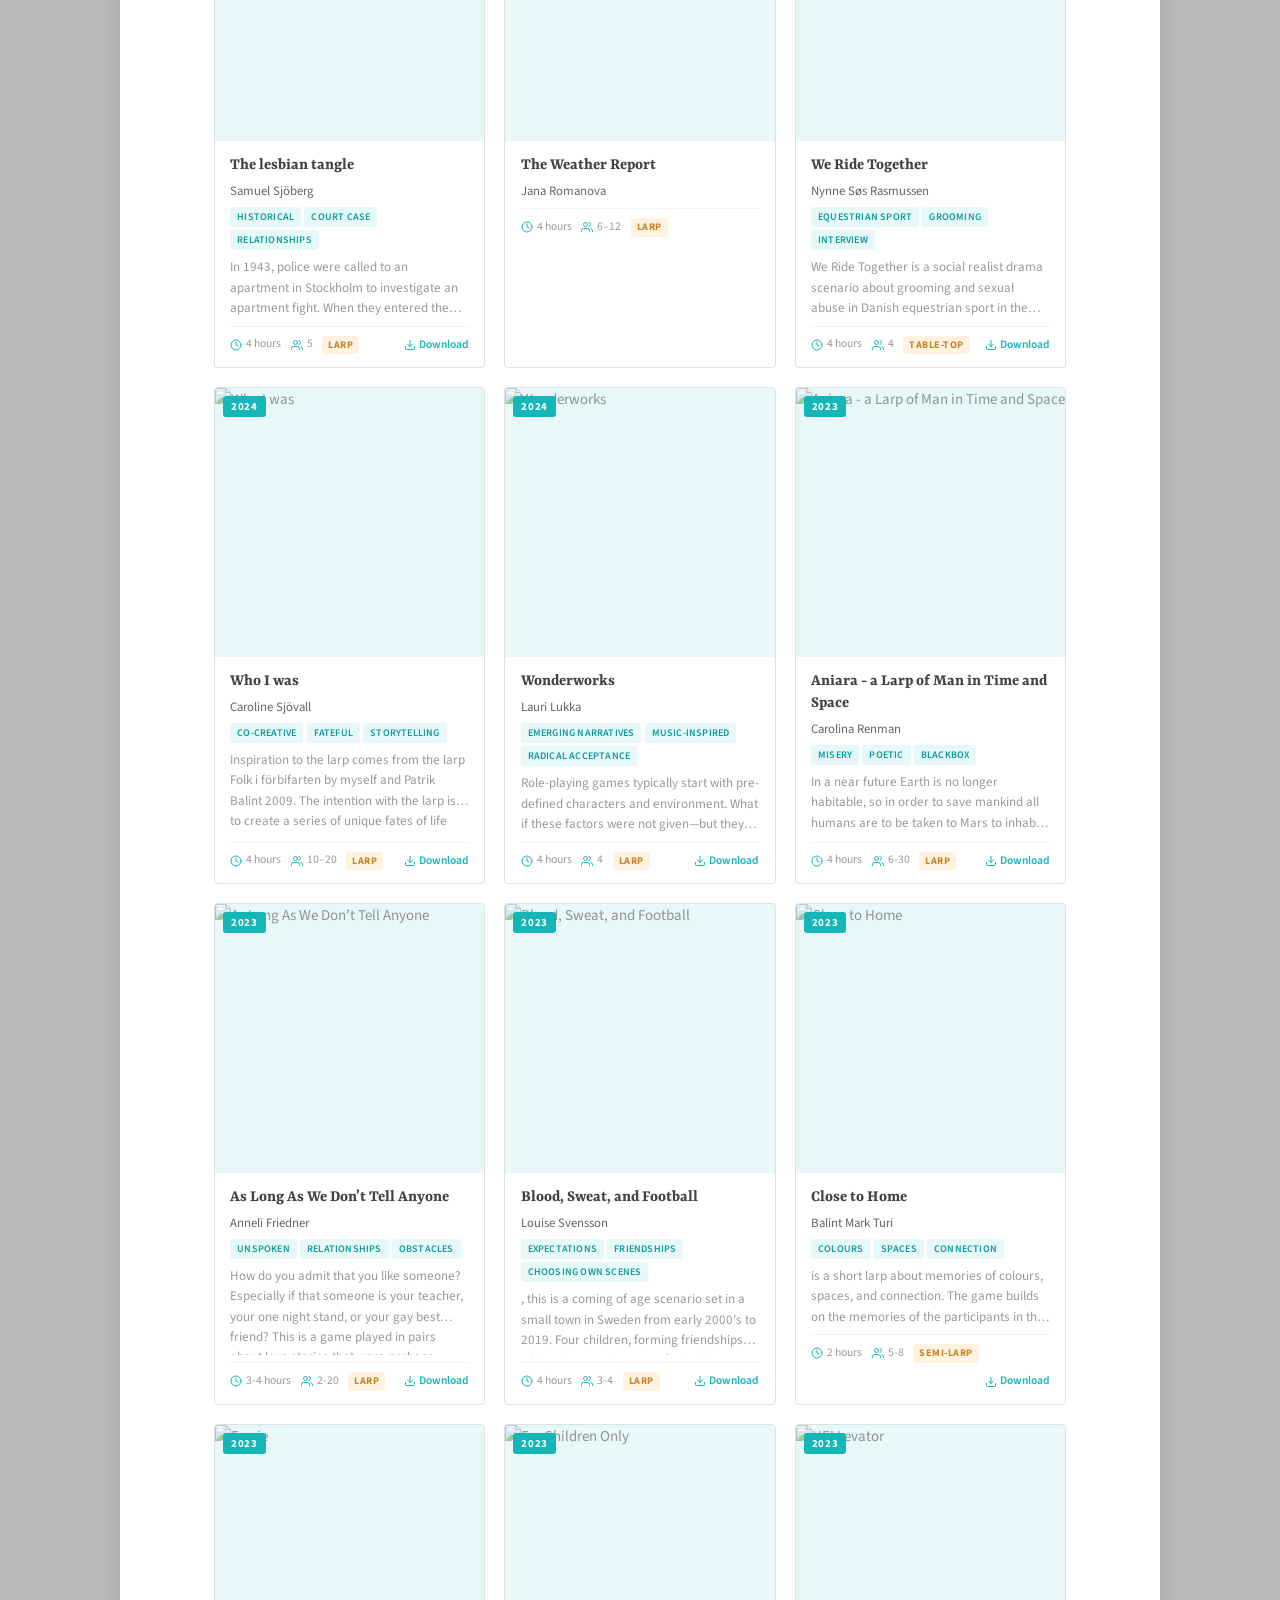
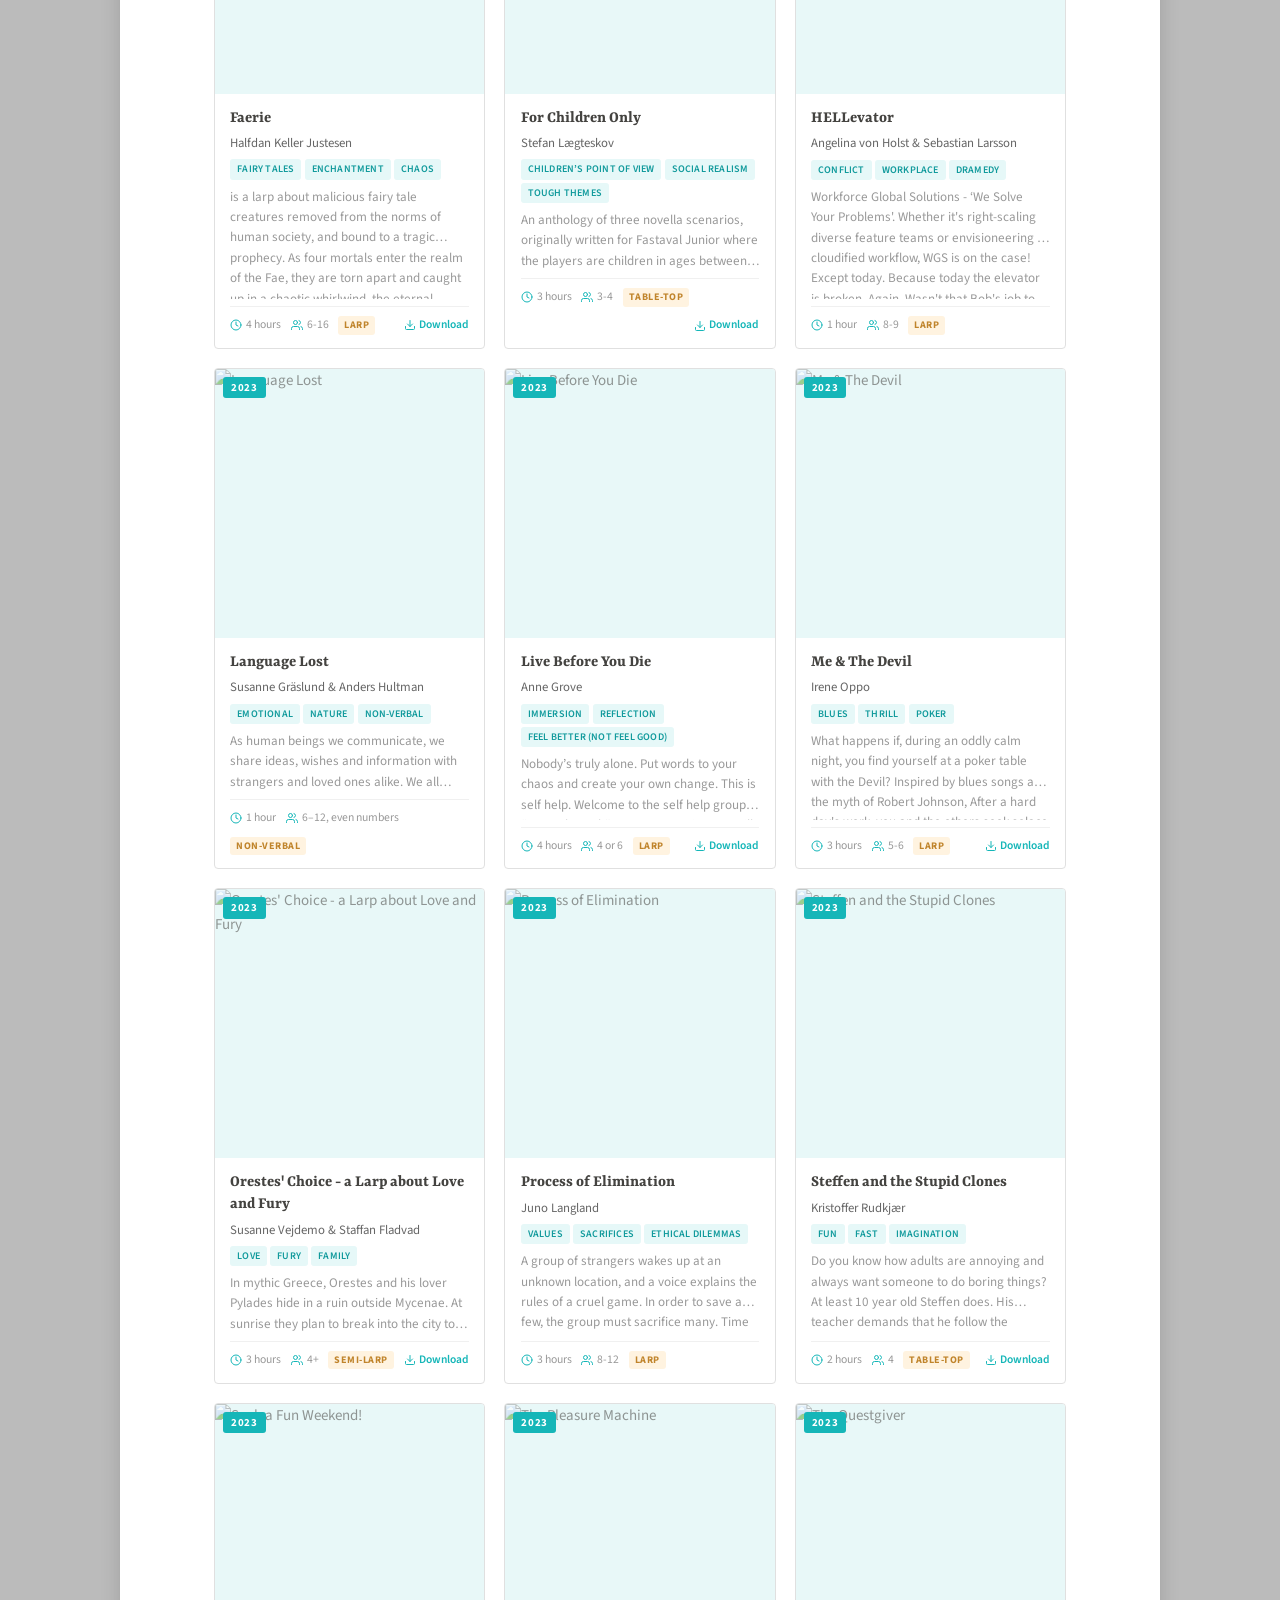
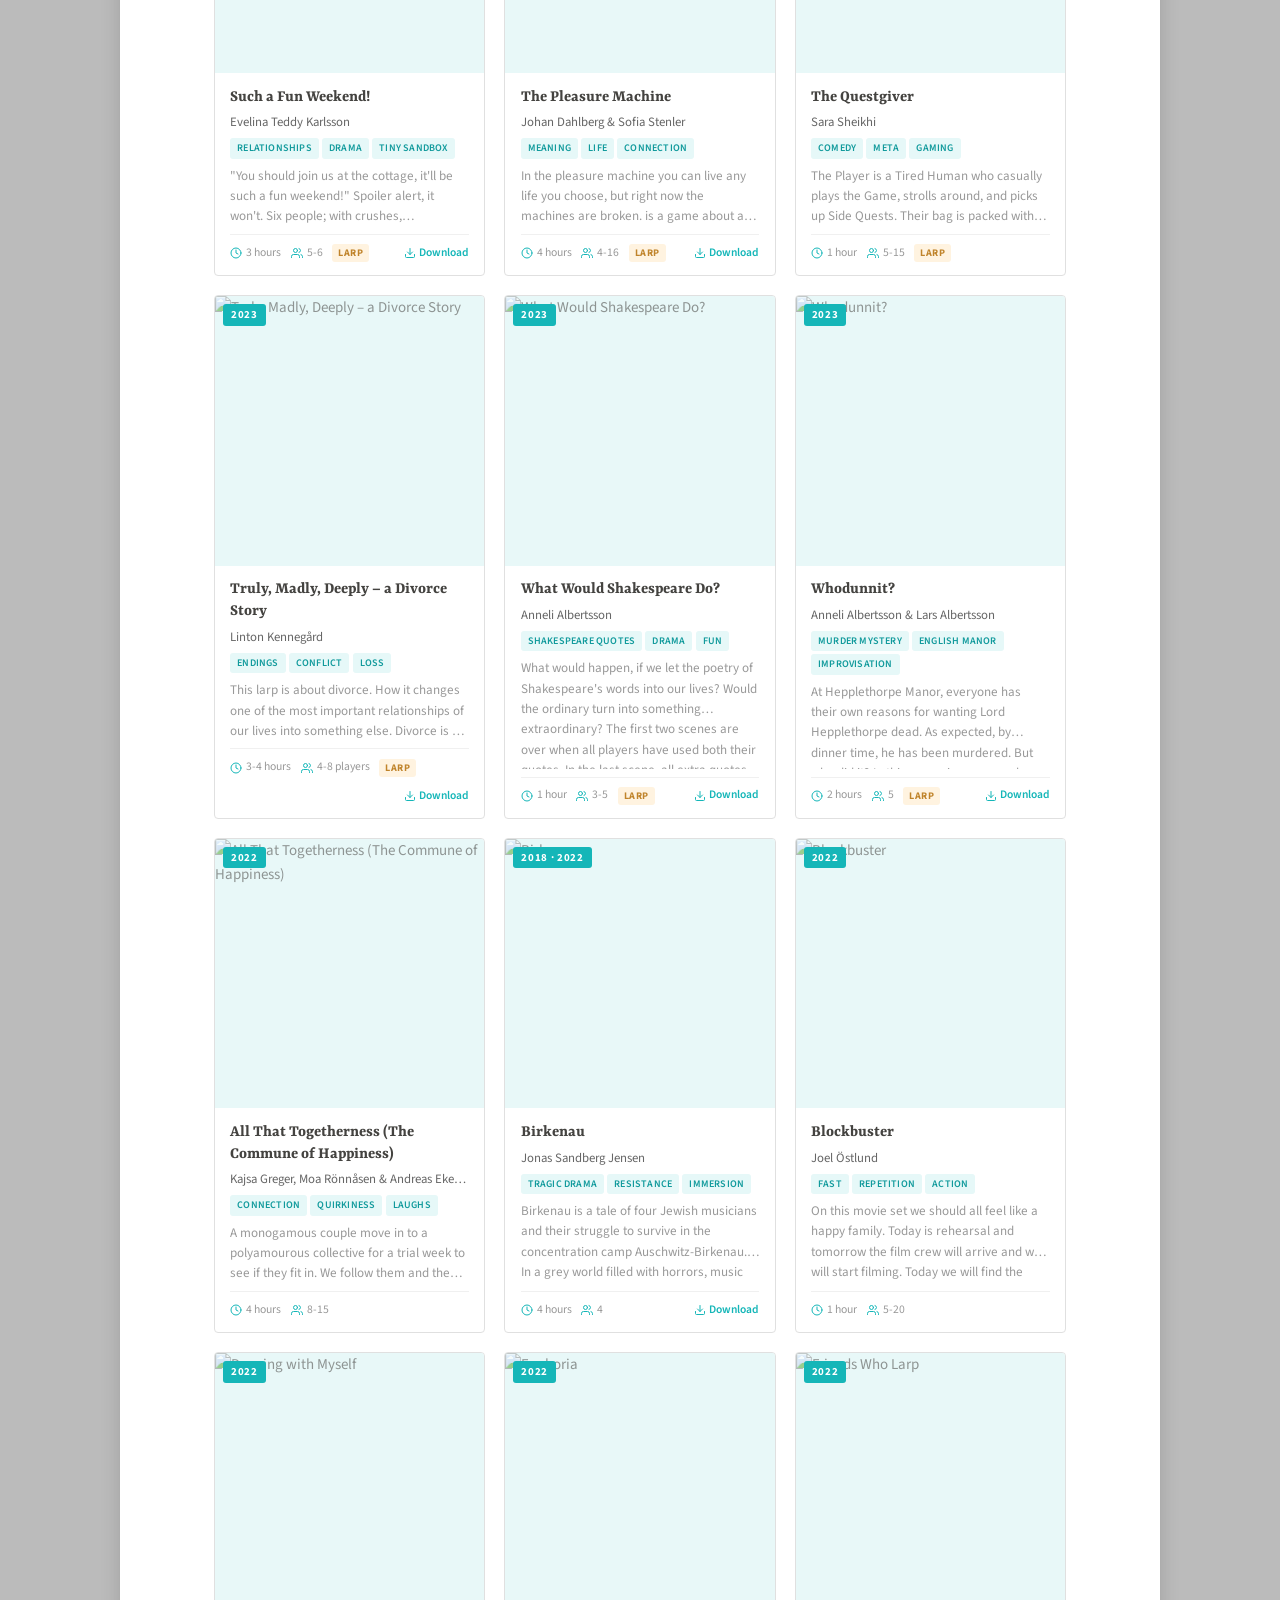
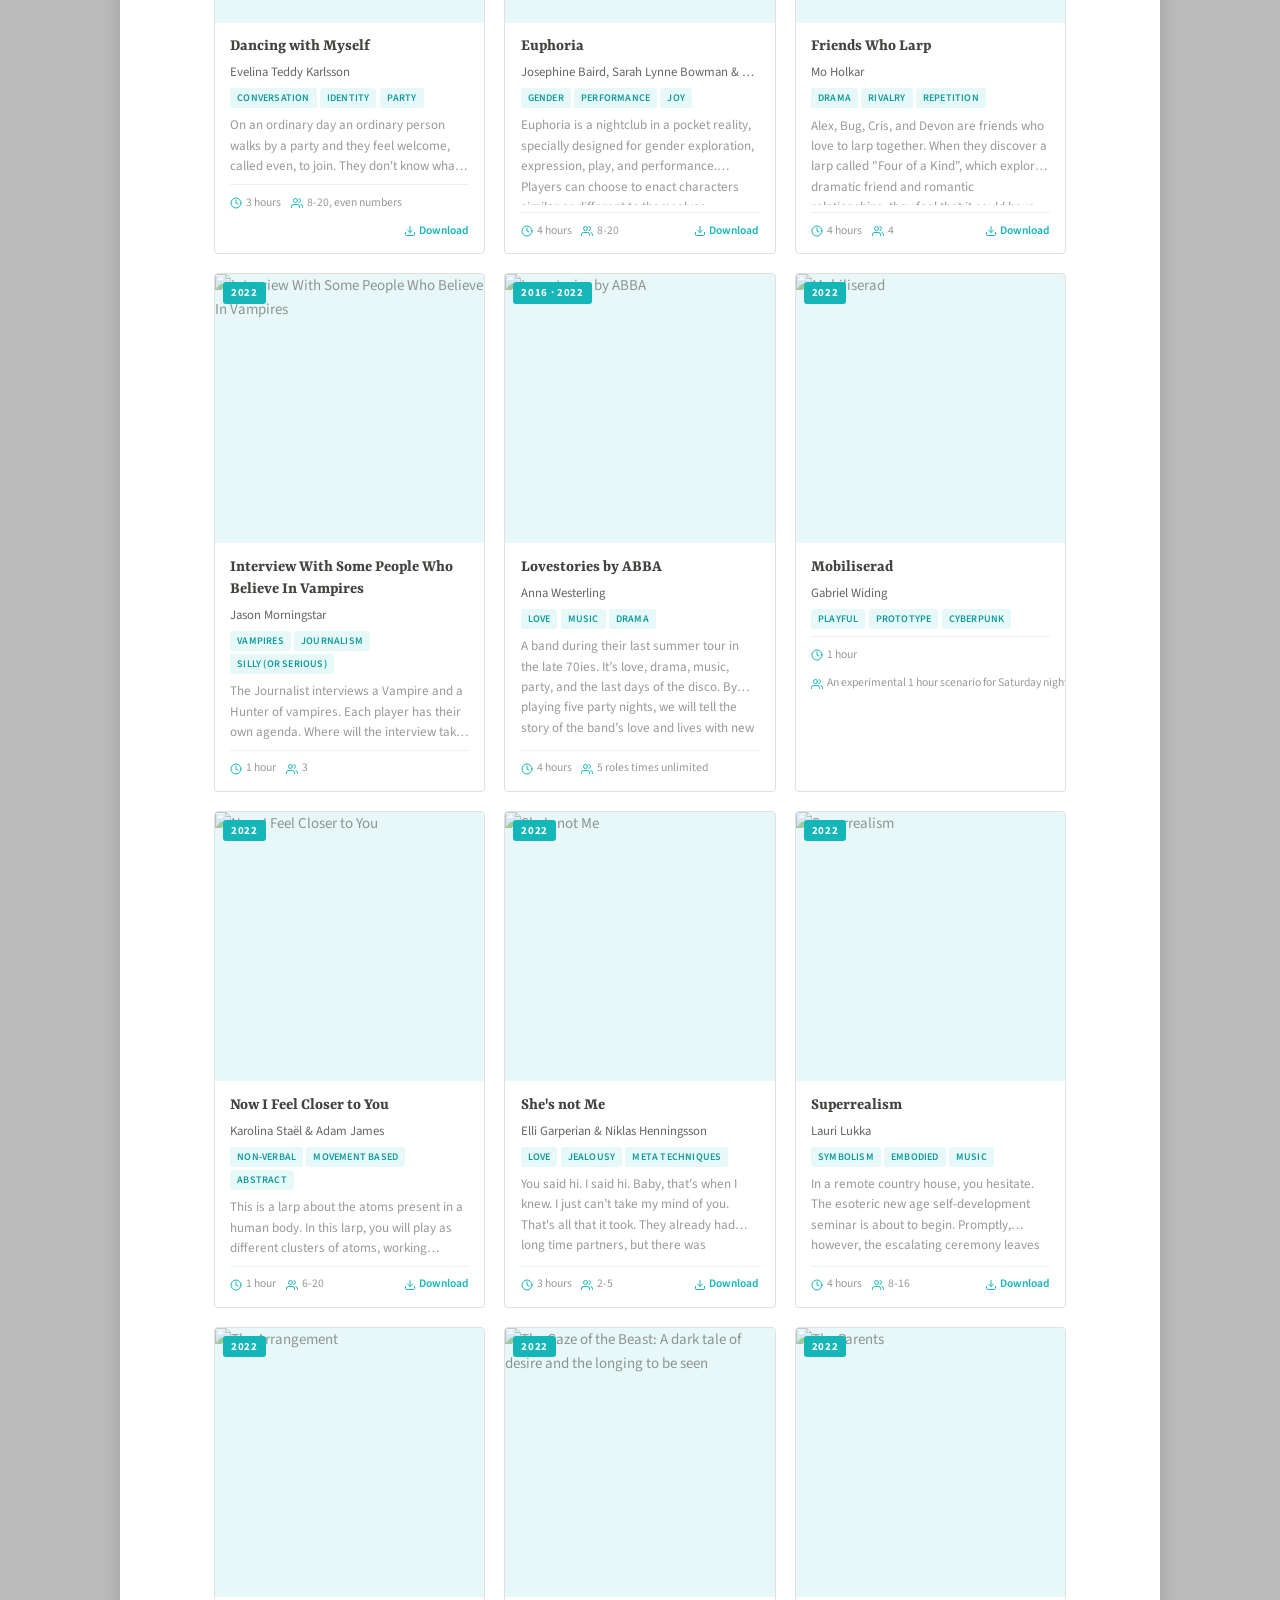
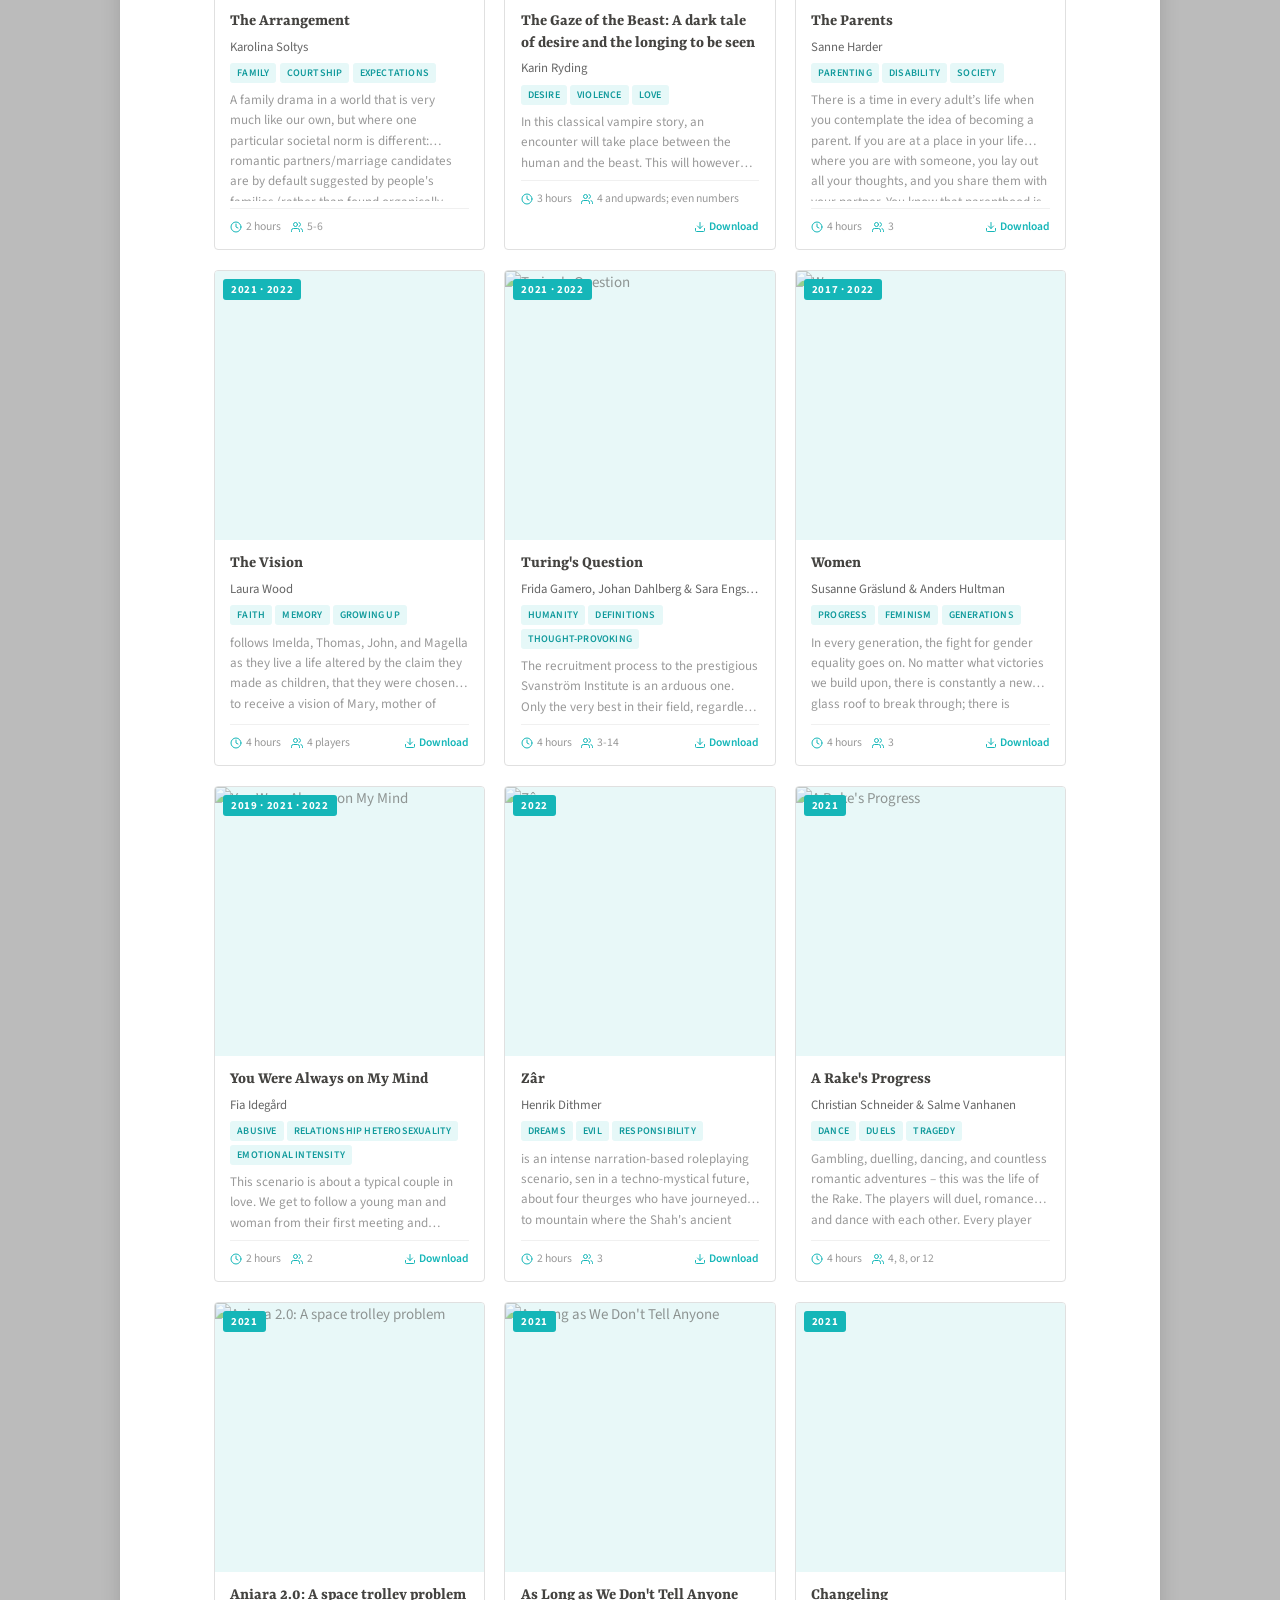
==== commit e425b06f: "Add files via upload" ====
--- a/index.html
+++ b/index.html
@@ -297,15 +297,15 @@
 }
 .card:hover .card-img-wrap img { transform: scale(1.04); }
 
-.card-placeholder {
-  width: 100%;
-  height: 100%;
-  display: flex;
-  align-items: center;
-  justify-content: center;
-  background: linear-gradient(135deg, #e8f8f8 0%, #d0eeee 100%);
-}
-.card-placeholder svg { opacity: 0.2; }
+
+
+
+
+
+
+
+
+
 
 /* Year badge */
 .year-badge {
@@ -628,7 +628,8 @@
 const IC=`<svg width="12" height="12" viewBox="0 0 24 24" fill="none" stroke="currentColor" stroke-width="2" stroke-linecap="round"><circle cx="12" cy="12" r="10"/><polyline points="12 6 12 12 16 14"/></svg>`;
 const IP=`<svg width="12" height="12" viewBox="0 0 24 24" fill="none" stroke="currentColor" stroke-width="2" stroke-linecap="round"><path d="M17 21v-2a4 4 0 0 0-4-4H5a4 4 0 0 0-4 4v2"/><circle cx="9" cy="7" r="4"/><path d="M23 21v-2a4 4 0 0 0-3-3.87M16 3.13a4 4 0 0 1 0 7.75"/></svg>`;
 const ID=`<svg width="12" height="12" viewBox="0 0 24 24" fill="none" stroke="currentColor" stroke-width="2" stroke-linecap="round"><path d="M21 15v4a2 2 0 0 1-2 2H5a2 2 0 0 1-2-2v-4"/><polyline points="7 10 12 15 17 10"/><line x1="12" y1="15" x2="12" y2="3"/></svg>`;
-const IIMG=`<svg width="36" height="36" viewBox="0 0 24 24" fill="none" stroke="currentColor" stroke-width="0.8"><rect x="3" y="3" width="18" height="18" rx="2"/><circle cx="8.5" cy="8.5" r="1.5"/><polyline points="21 15 16 10 5 21"/></svg>`;
+const FEATHER = 'https://scenariofestival.se/wp-content/uploads/2017/06/fjacc88der.jpg';
+const IIMG=`<img src="${FEATHER}" alt="" style="width:100%;height:100%;object-fit:cover;object-position:center;opacity:0.55;">`;
 
 function render(scenarios,q){
   const grid=document.getElementById('grid');
@@ -638,8 +639,8 @@
     const a=document.createElement('a');
     a.className='card'; a.href=s.url; a.target='_blank'; a.rel='noopener';
     const imgInner=s.image
-      ?`<img src="${esc(s.image)}" alt="${esc(s.title)}" loading="lazy" onerror="this.outerHTML='<div class=\\'card-placeholder\\'>${IIMG.replace(/'/g,'"').replace(/</g,'&lt;').replace(/>/g,'&gt;')}</div>'">`
-      :`<div class="card-placeholder">${IIMG}</div>`;
+      ?`<img src="${esc(s.image)}" alt="${esc(s.title)}" loading="lazy" onerror="this.src='${FEATHER}';this.style.opacity='0.55';">`
+      :`<img src="${FEATHER}" alt="" style="width:100%;height:100%;object-fit:cover;object-position:center;opacity:0.55;">`;
     const tags=(s.tags||[]).map(t=>`<button class="tag" onclick="filterTag(event,'${t.replace(/'/g,"\\'")}')">${hl(t,q)}</button>`).join('');
     const meta=[
       s.duration?`<span class="meta-item">${IC} ${hl(s.duration,q)}</span>`:'',
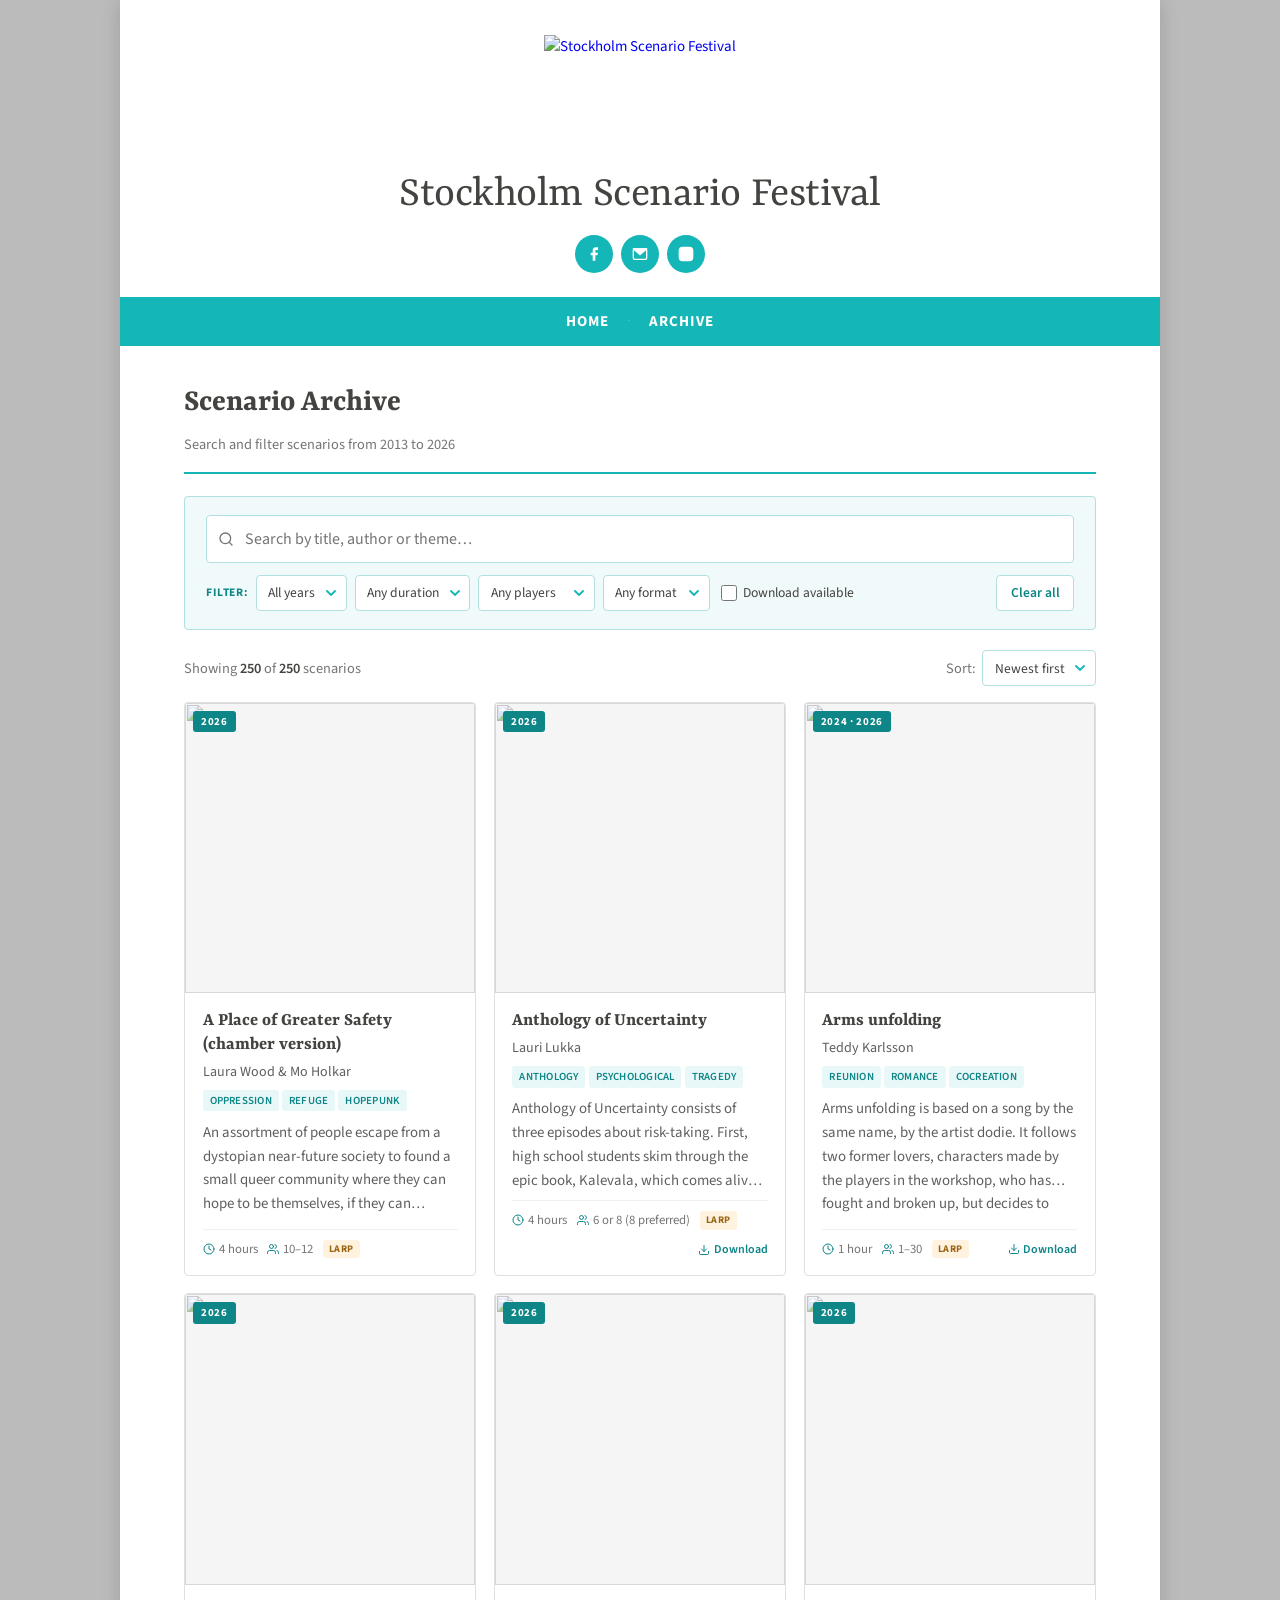
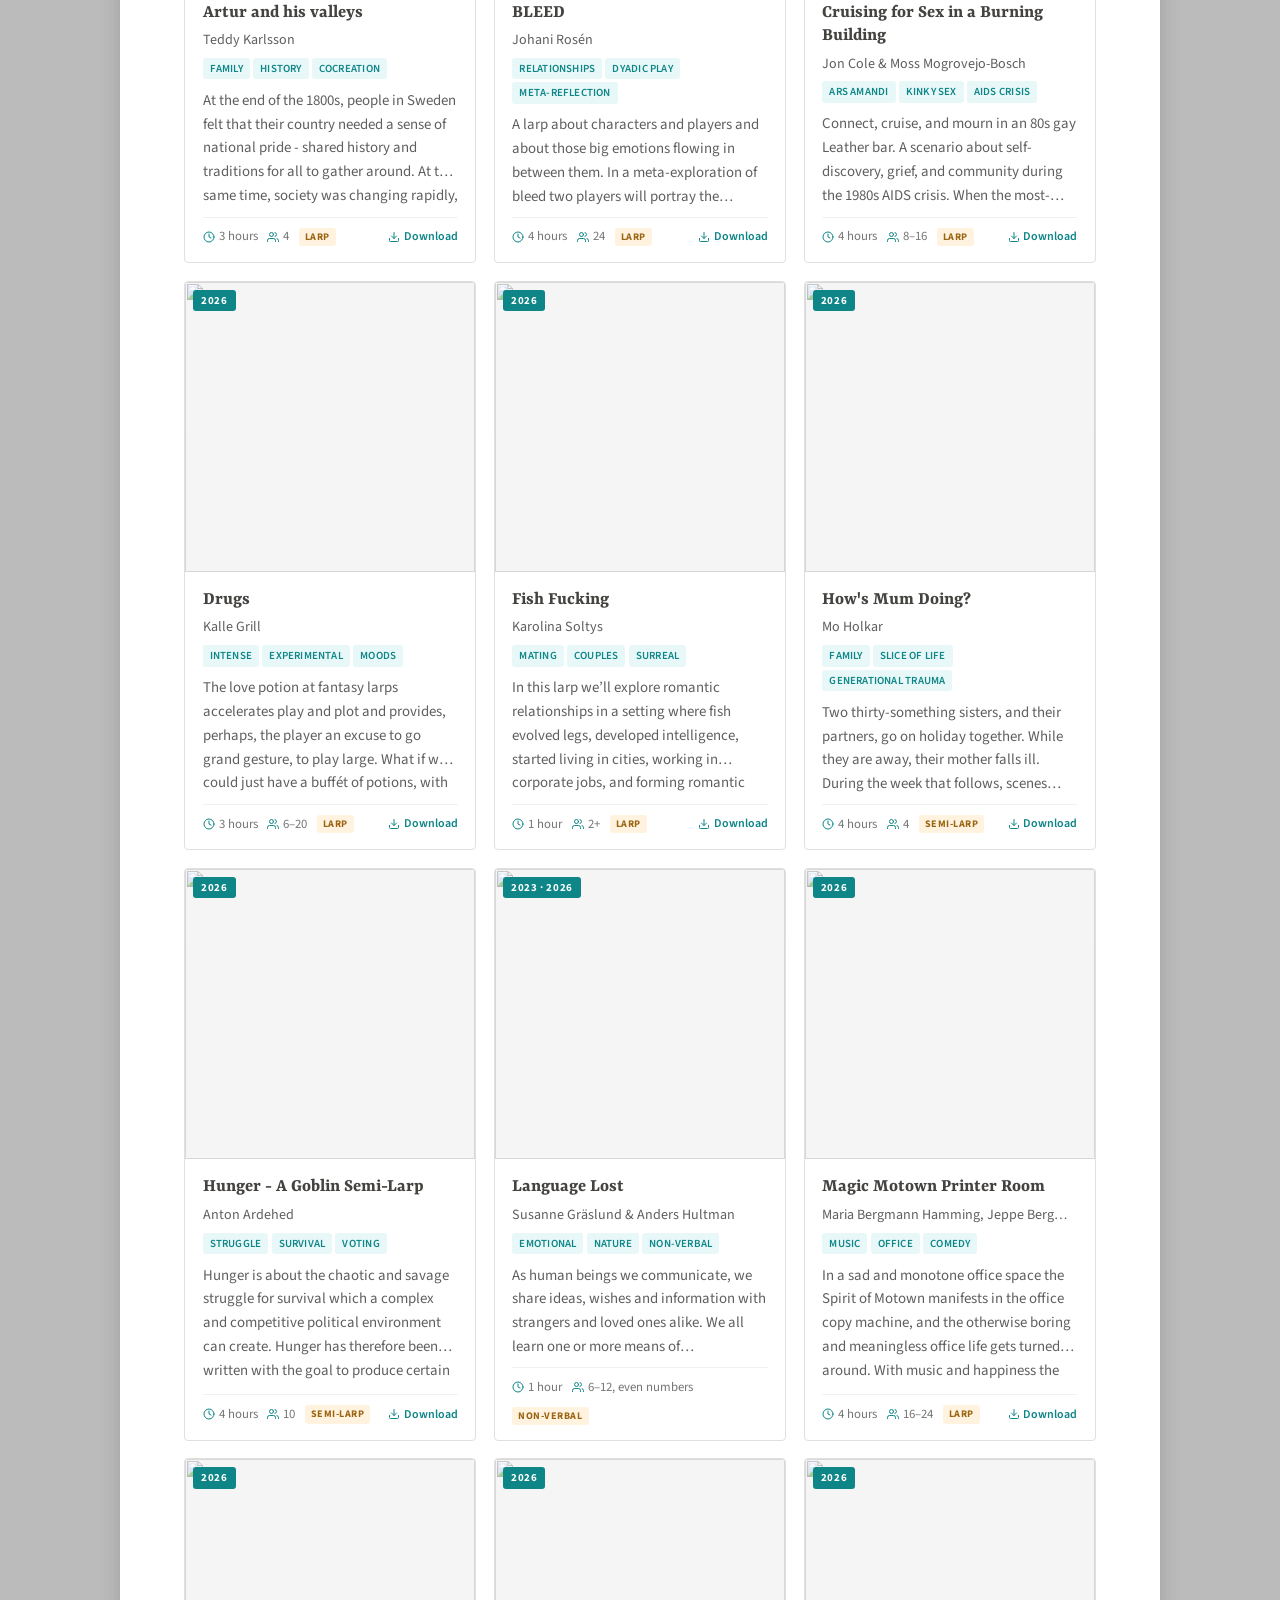
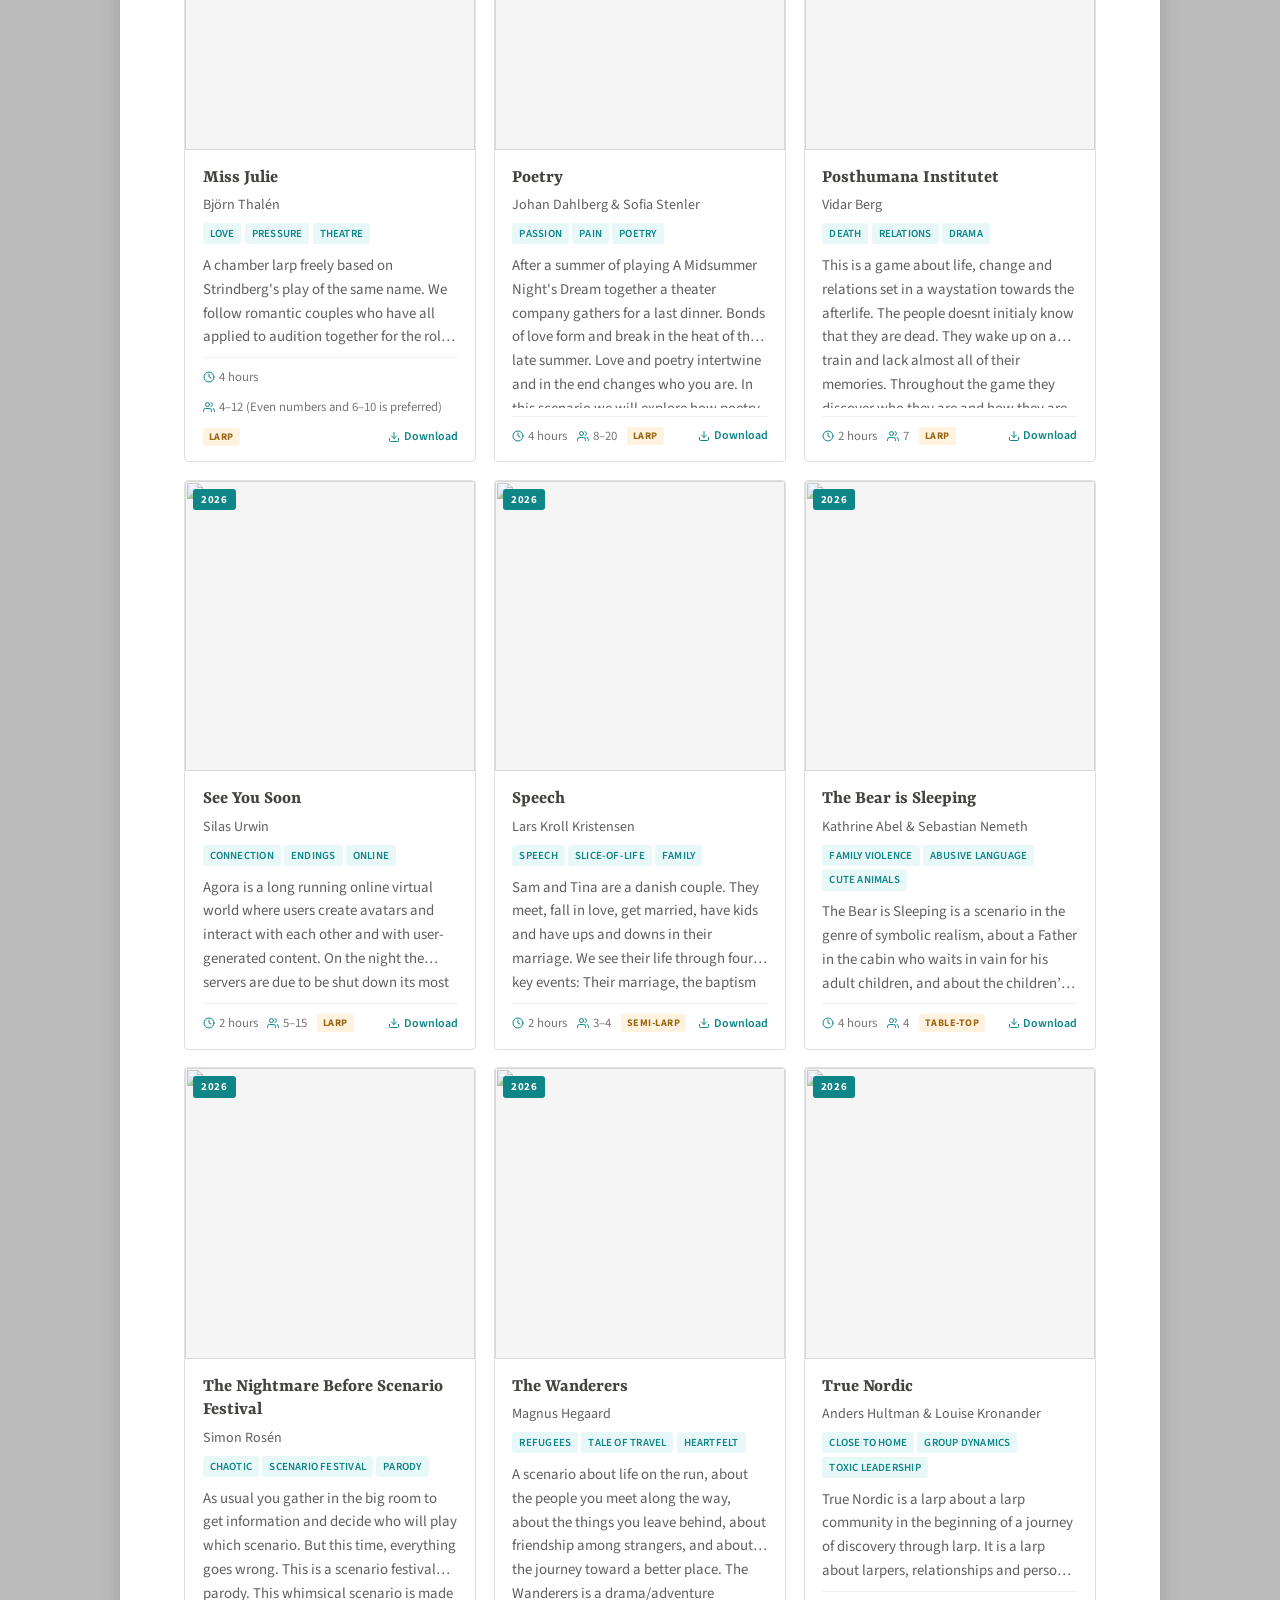
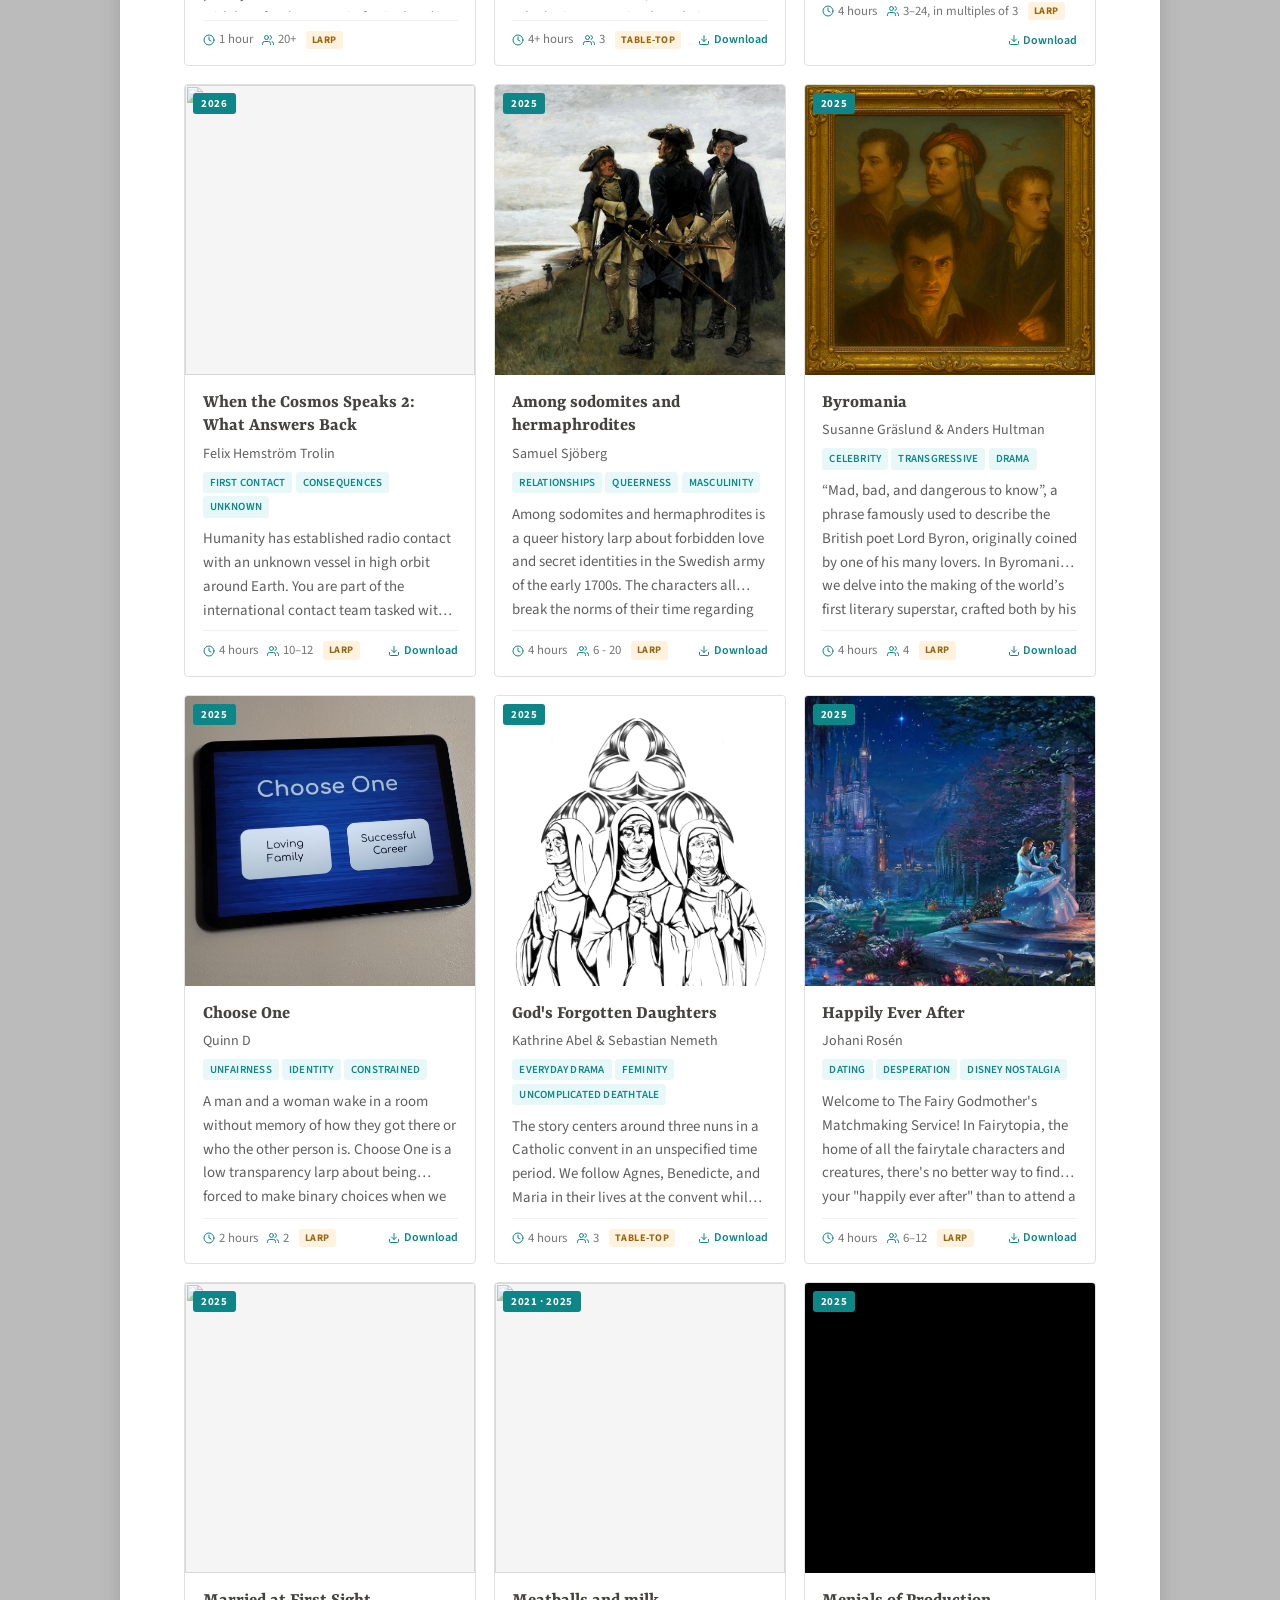
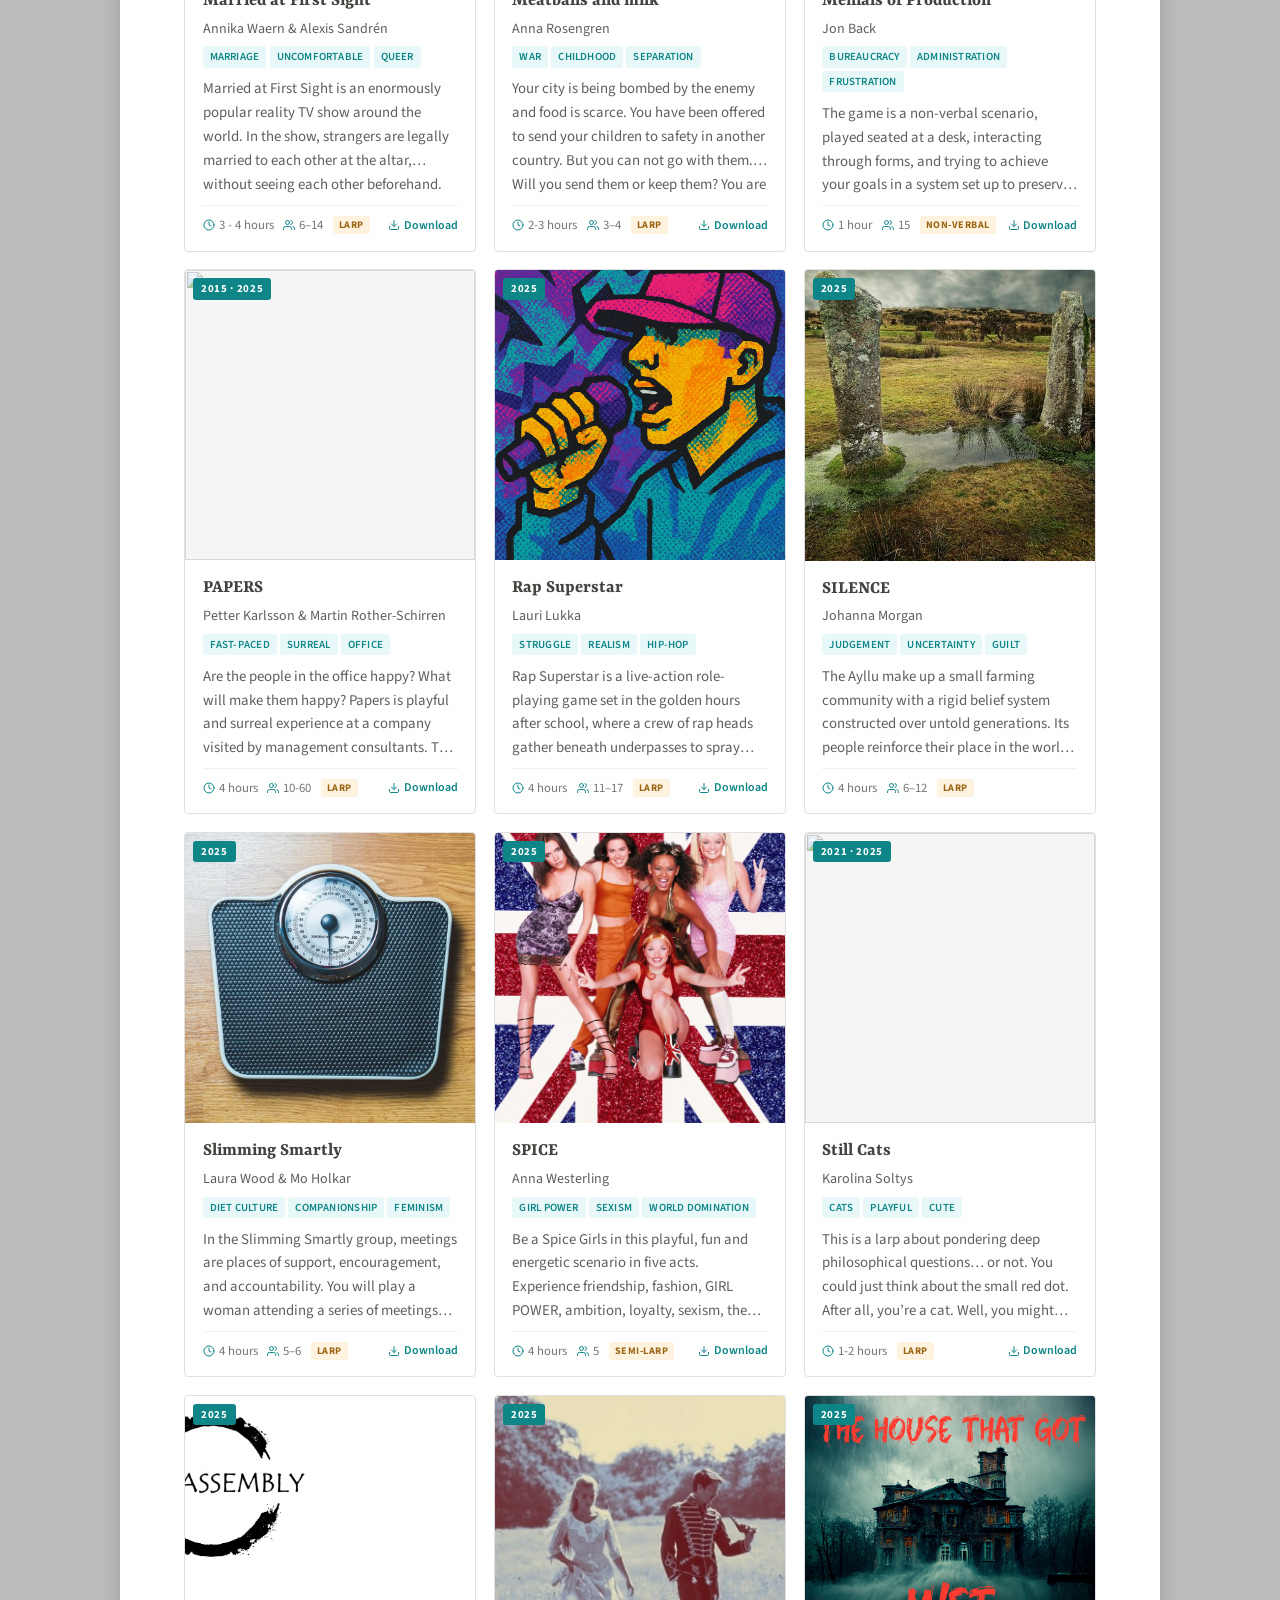
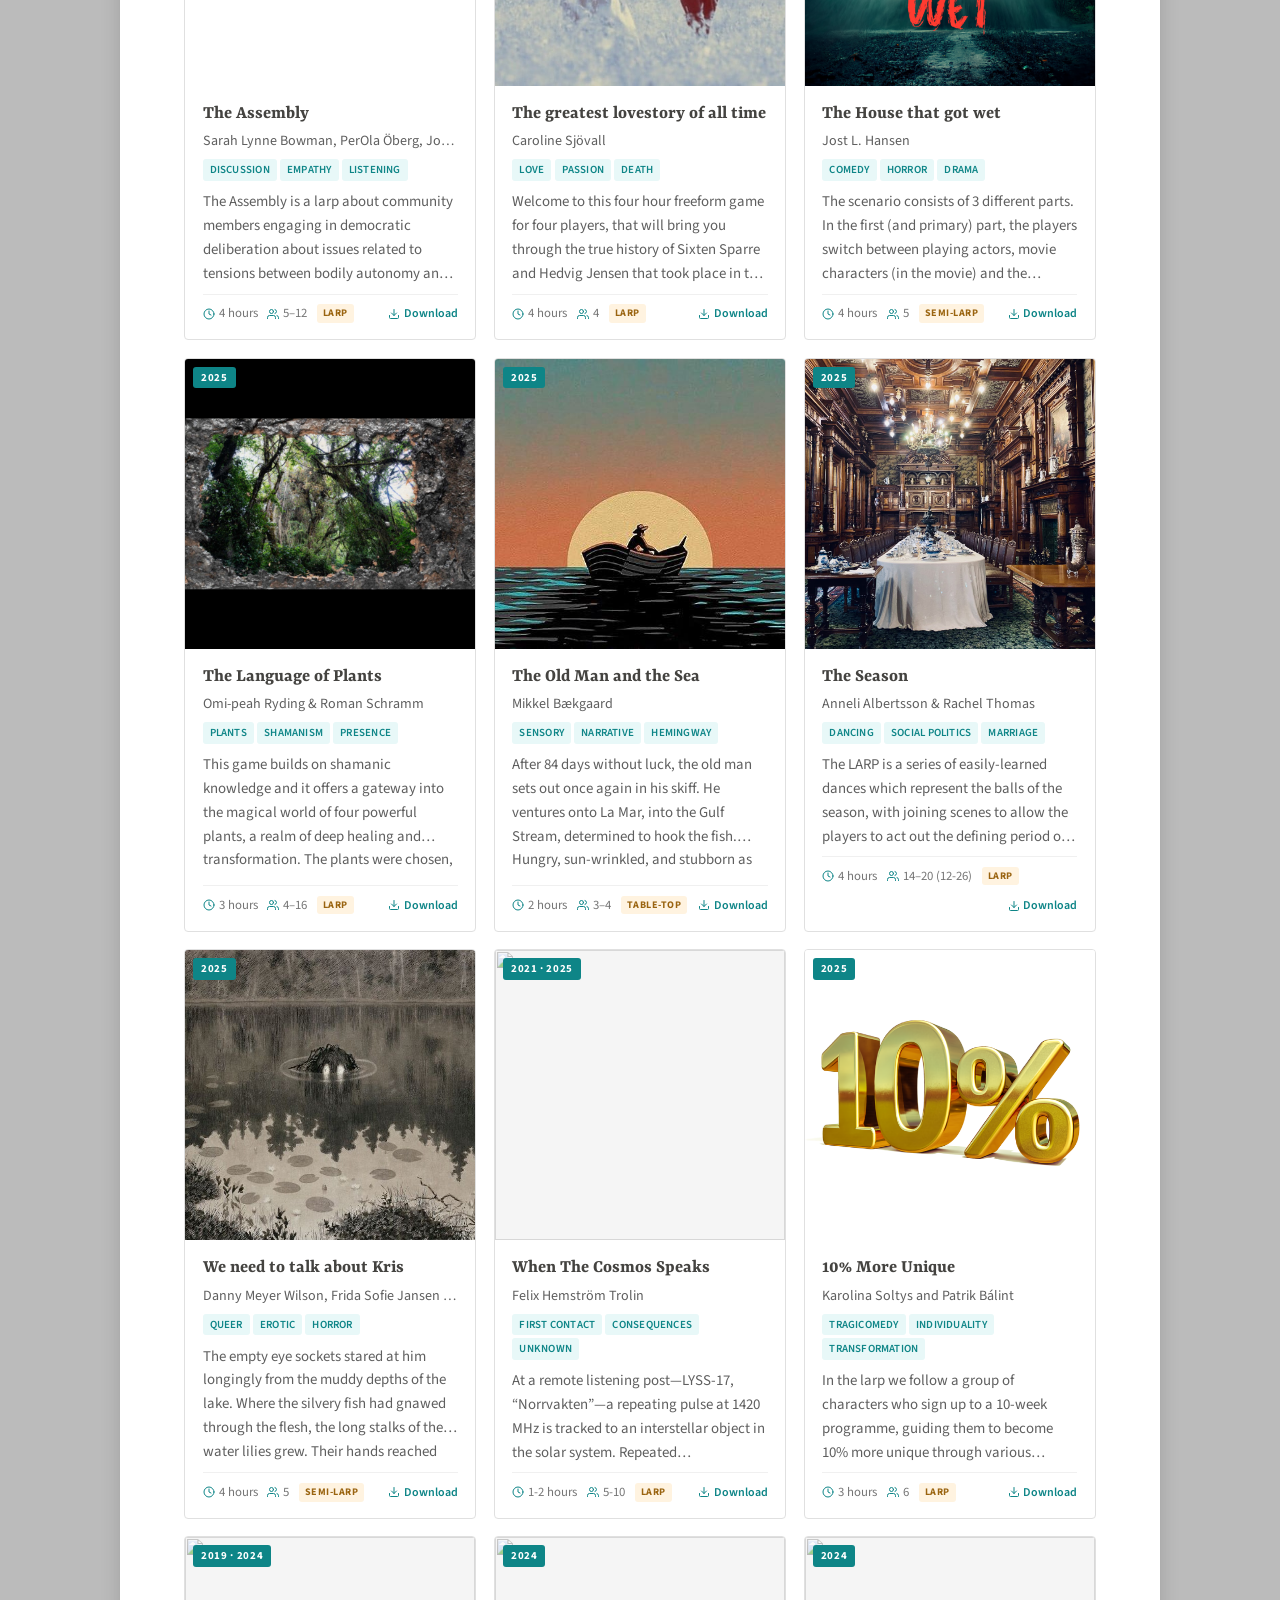
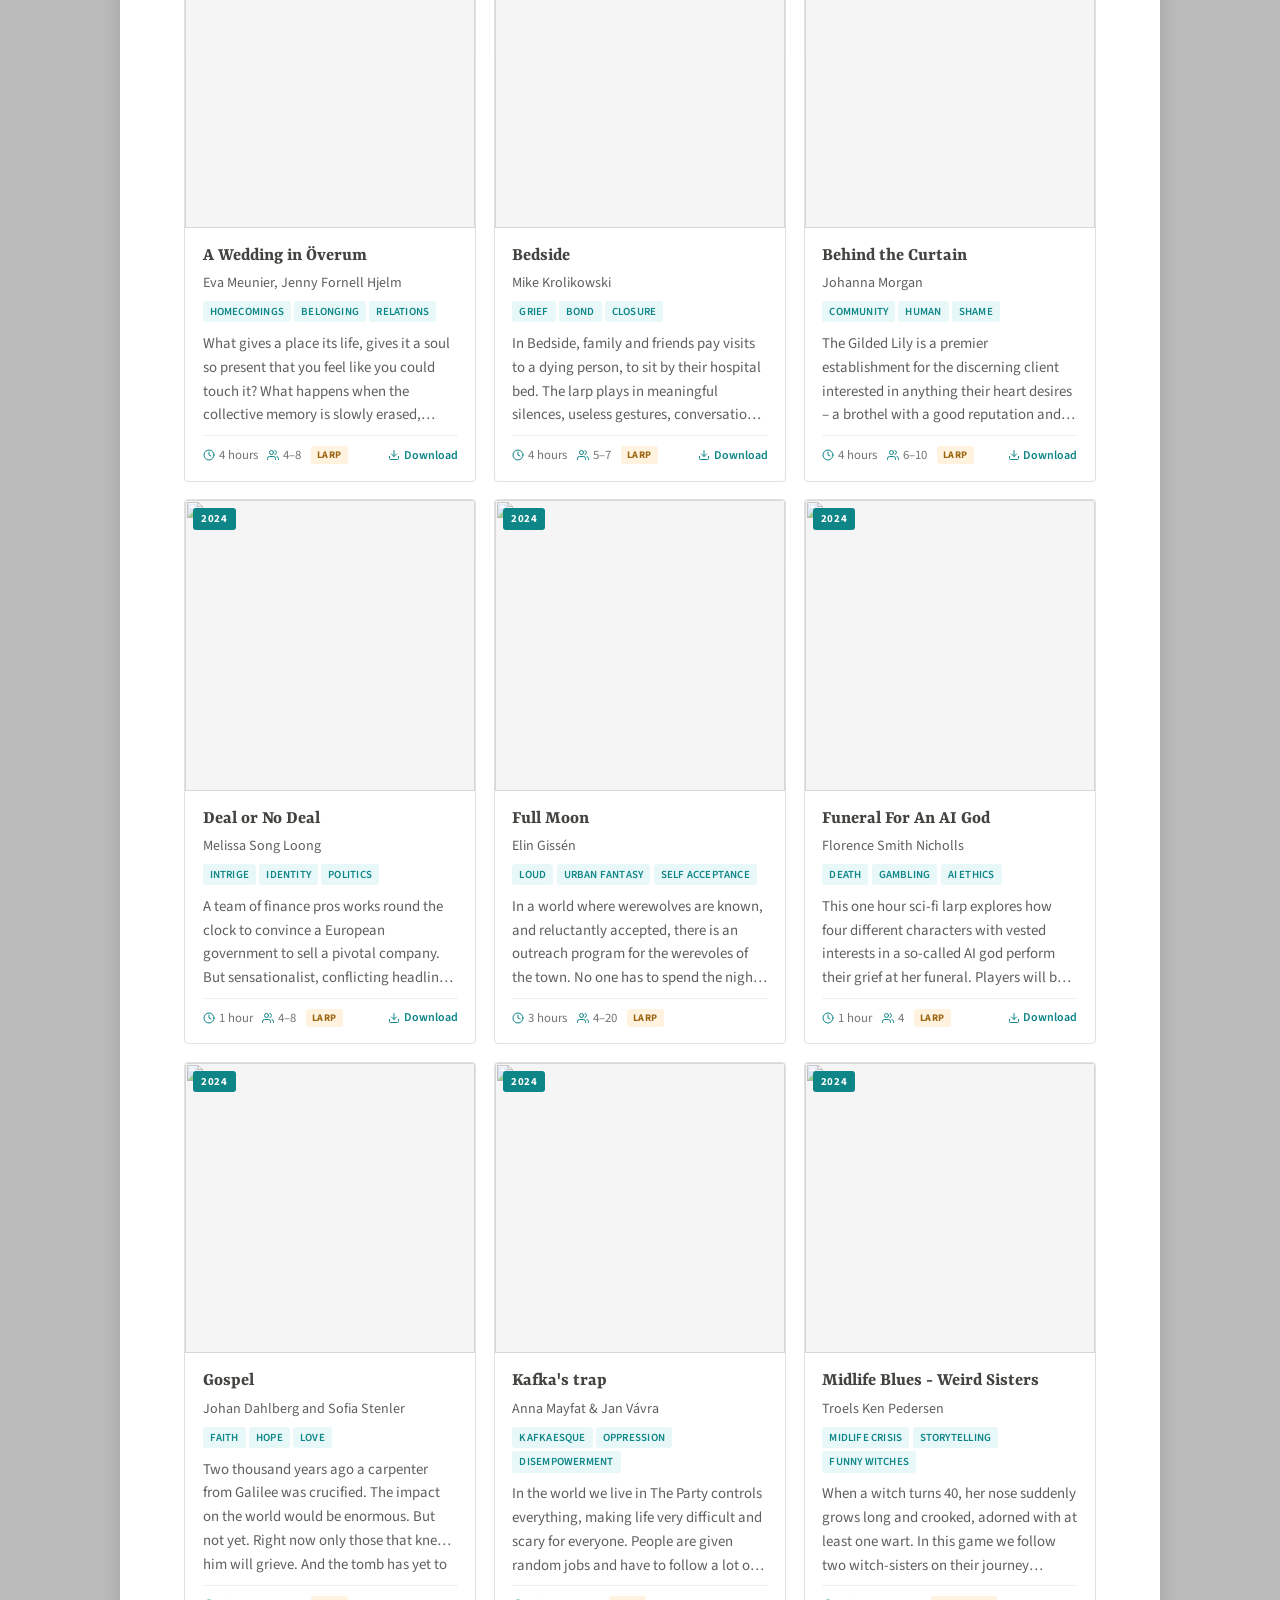
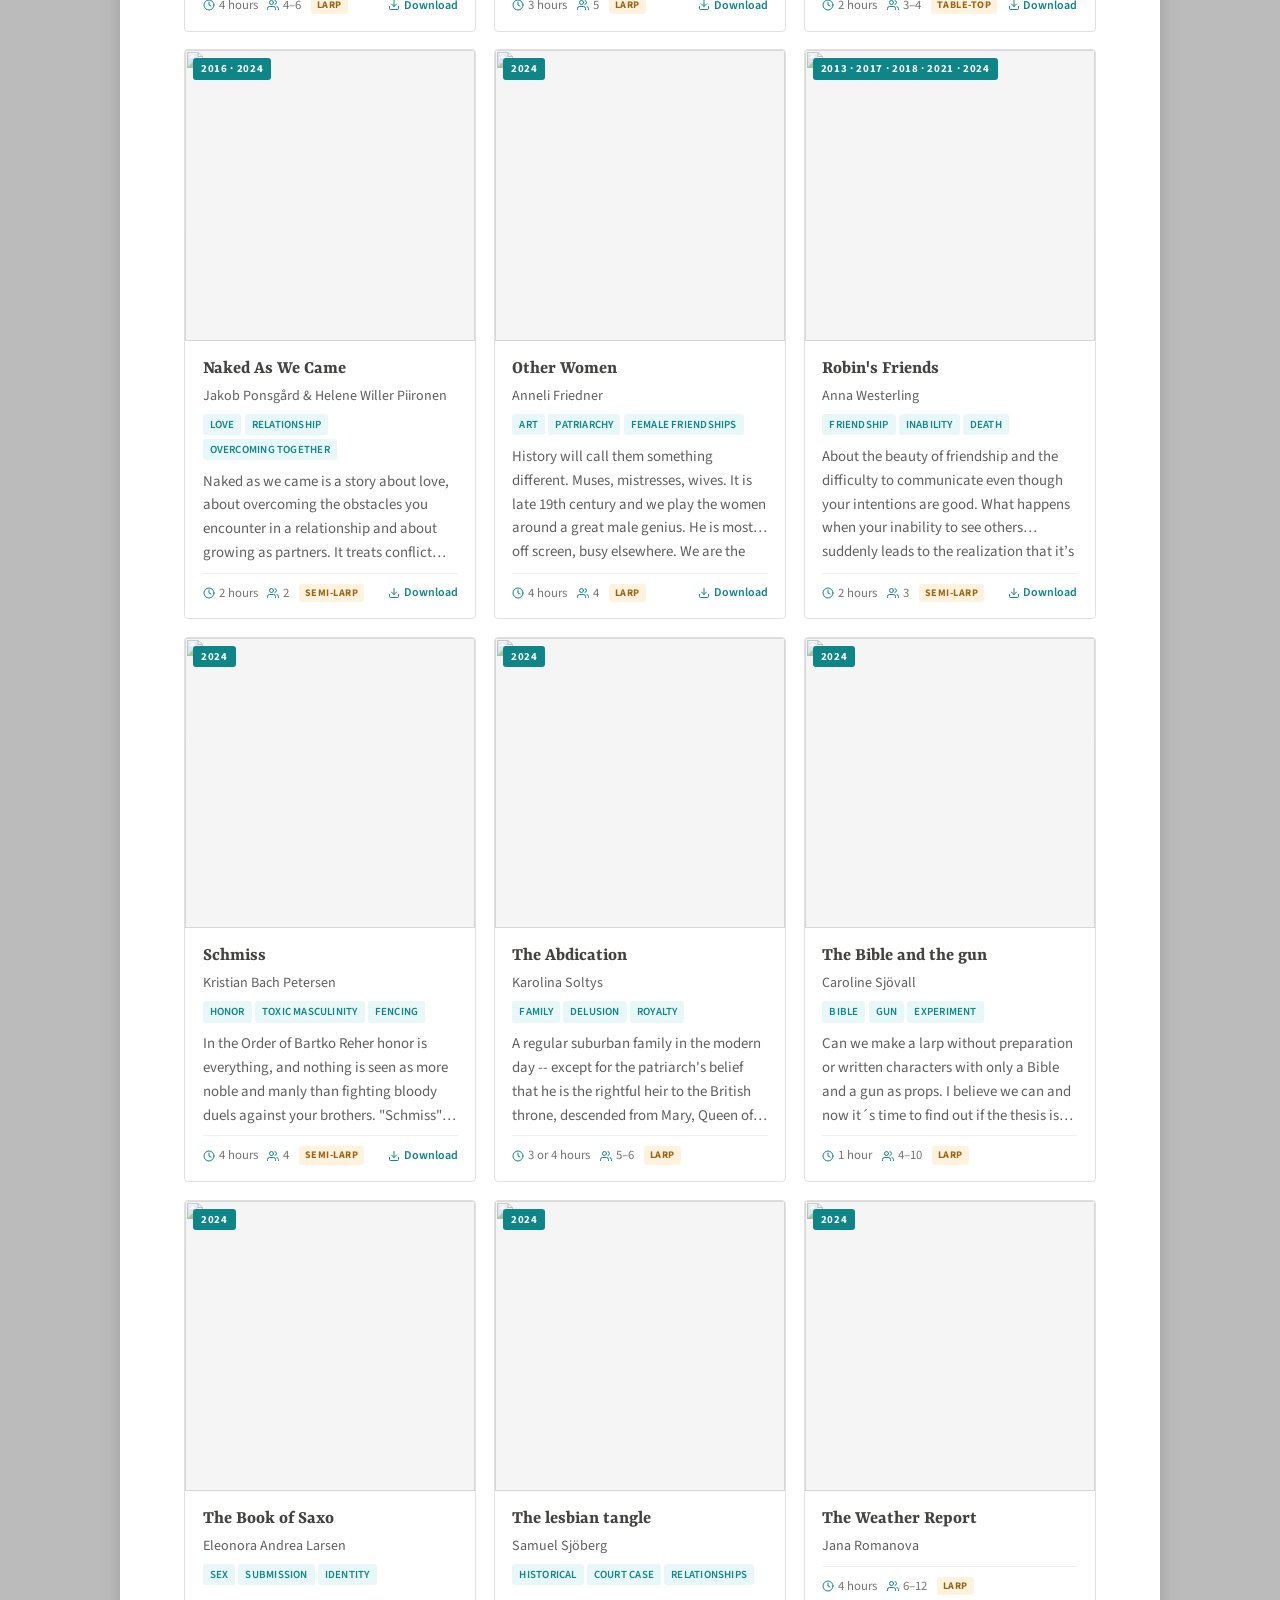
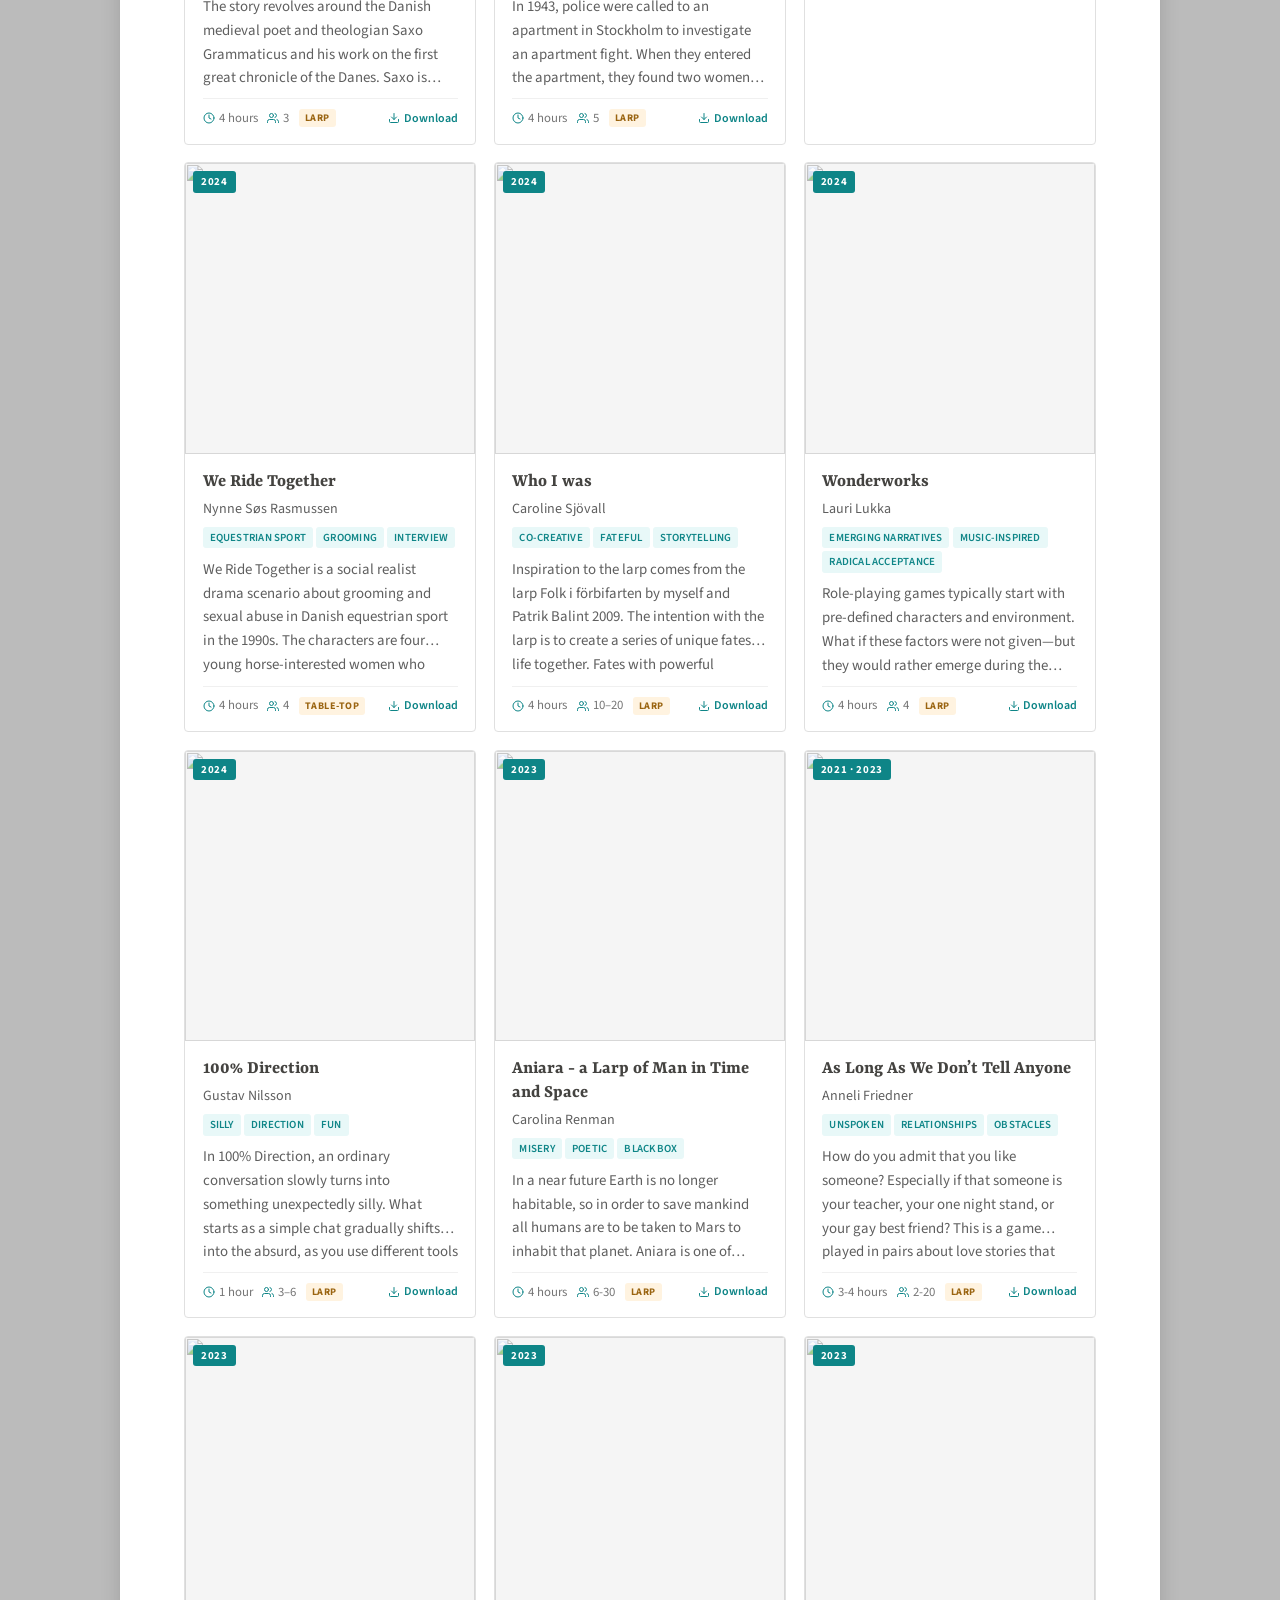
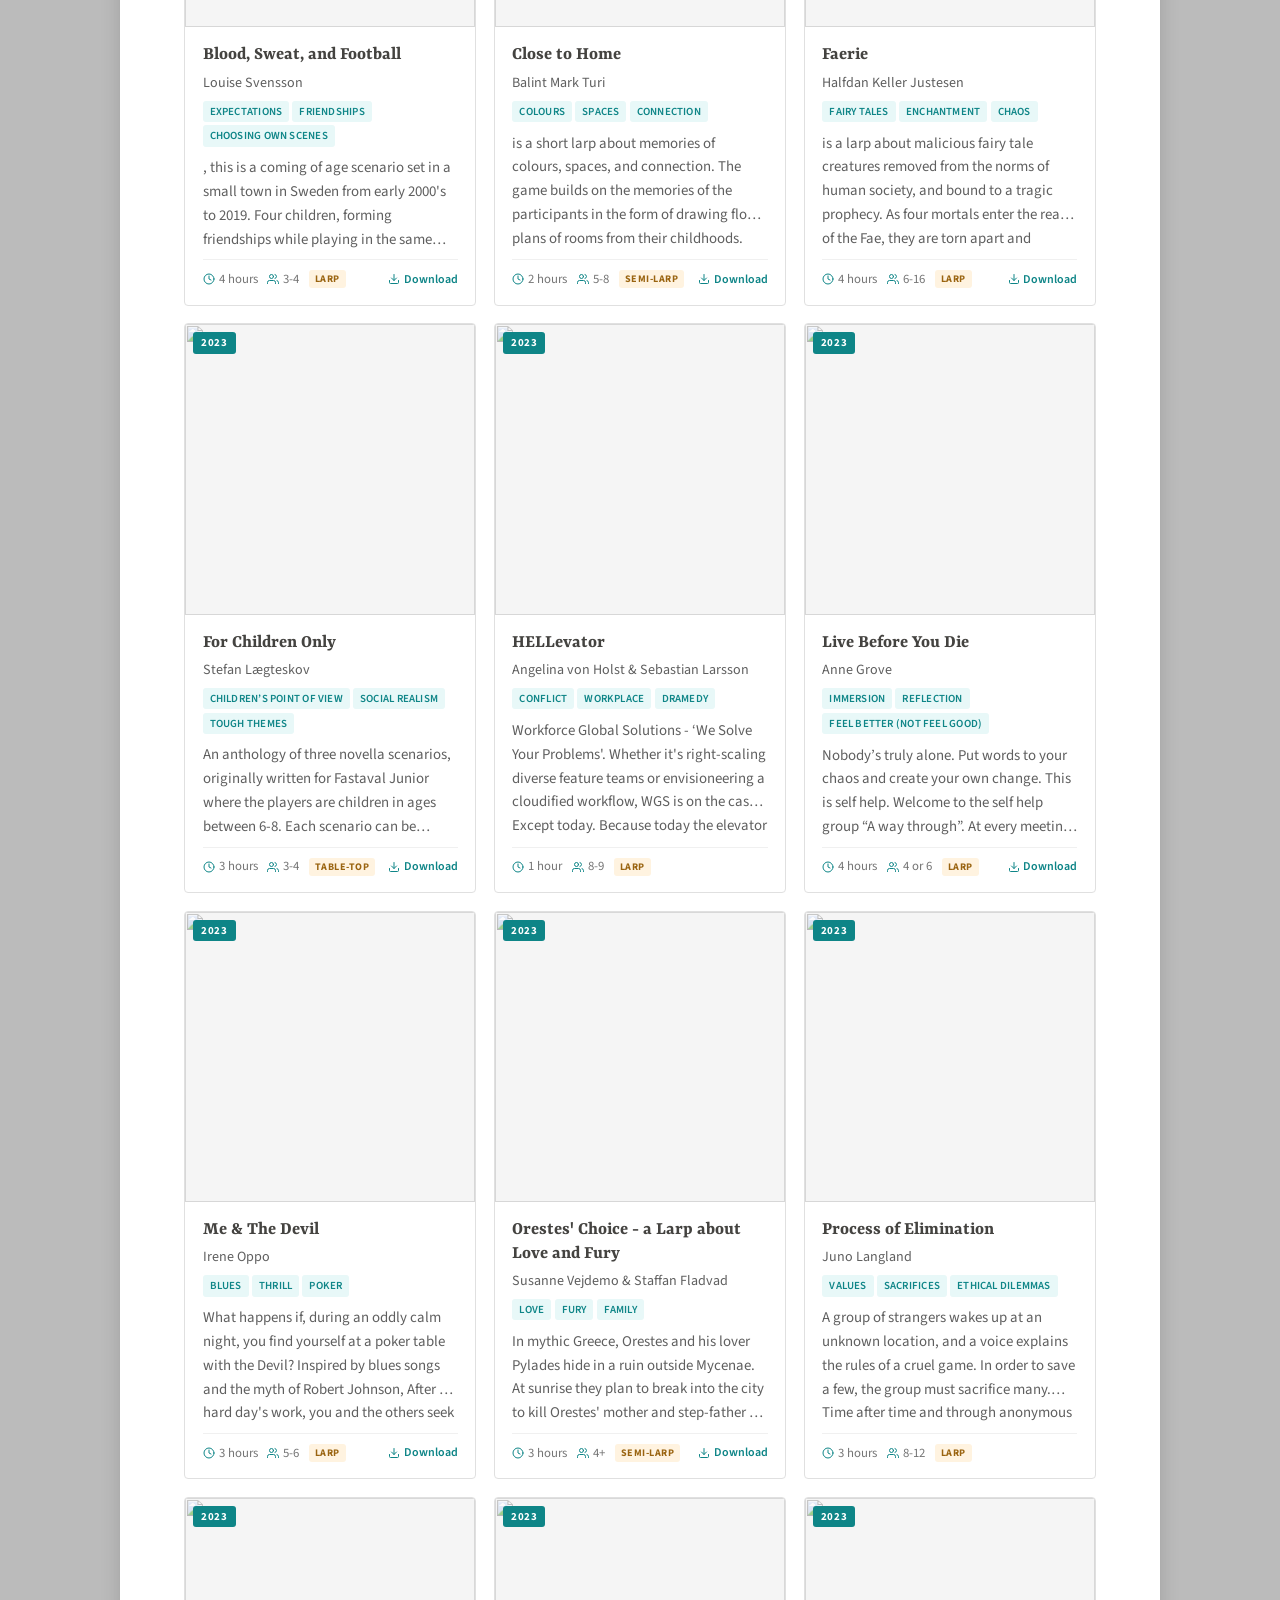
==== commit f2dae9fc: "Added year 2026 to the archive" ====
--- a/index.html
+++ b/index.html
@@ -5,44 +5,15 @@
 <meta name="viewport" content="width=device-width, initial-scale=1.0">
 <title>Scenario Archive — Stockholm Scenario Festival</title>
 <link rel="preconnect" href="https://fonts.googleapis.com">
+<link rel="preconnect" href="https://fonts.gstatic.com" crossorigin>
 <link href="https://fonts.googleapis.com/css2?family=Yrsa:wght@400;600;700&family=Source+Sans+3:wght@400;600;700&display=swap" rel="stylesheet">
+<link rel="stylesheet" href="archive.css">
 <style>
-*, *::before, *::after { box-sizing: border-box; margin: 0; padding: 0; }
-
-:root {
-  /* Exact values from live site inspection */
-  --teal:      #15b6b8;   /* rgb(21, 182, 184) — nav bg & link colour */
-  --teal-dark: #119a9c;   /* darker for hover states */
-  --pink:      #e91e8c;   /* feather logo pink */
-  --text:      #444340;   /* rgb(68, 67, 64) — body text */
-  --text2:     #666;
-  --text3:     #999;
-  --border:    #e0e0e0;
-  --white:     #fff;
-  --max:       900px;
-}
-
-/* Exact font stack from site */
 body {
-  font-family: 'Source Sans 3', 'Source Sans Pro', Helvetica, sans-serif;
-  color: var(--text);
-  font-size: 15px;
-  line-height: 1.6;
   min-height: 100vh;
-  /* Exact background pattern from live site */
-  background-color: #bbb;
-  background-image: url('https://stockholmscenariofestival.files.wordpress.com/2013/05/pattern2_scf3.jpg');
-  background-repeat: repeat;
-}
-
-/* Centre column — white, matching #content inner area */
-.site-wrap {
-  max-width: 1040px;
-  margin: 0 auto;
-  background: var(--white);
-  box-shadow: 0 0 20px rgba(0,0,0,0.15);
-}
-
+  background: #bbb url('https://stockholmscenariofestival.files.wordpress.com/2013/05/pattern2_scf3.jpg') repeat;
+}
+.site-wrap { max-width: 1040px; margin: 0 auto; background: #fff; box-shadow: 0 0 20px rgba(0,0,0,.15); }
 /* ── HEADER ──────────────────────────────────────────────────── */
 .site-header {
   background: var(--white);
@@ -156,339 +127,22 @@
 .page-heading p { font-size: 0.88rem; color: var(--text3); }
 .page-heading p strong { color: var(--text2); }
 
-/* ── CONTROLS ────────────────────────────────────────────────── */
-.controls {
-  background: #f0fafa;
-  border: 1px solid #b2e0e0;
-  border-radius: 4px;
-  padding: 1.1rem 1.2rem;
-  margin-bottom: 1.2rem;
-}
-
-.search-wrap {
-  position: relative;
-  margin-bottom: 0.75rem;
-}
-.search-wrap svg {
-  position: absolute;
-  left: 0.75rem;
-  top: 50%;
-  transform: translateY(-50%);
-  color: var(--text3);
-  pointer-events: none;
-}
-#search {
-  width: 100%;
-  padding: 0.65rem 0.9rem 0.65rem 2.4rem;
-  font-family: 'Source Sans 3', 'Source Sans Pro', Helvetica, sans-serif;
-  font-size: 1rem;
-  border: 1px solid #b2e0e0;
-  border-radius: 4px;
-  background: #fff;
-  color: var(--text);
-  outline: none;
-  transition: border-color 0.15s, box-shadow 0.15s;
-}
-#search:focus {
-  border-color: var(--teal);
-  box-shadow: 0 0 0 3px rgba(21,182,184,0.15);
-}
-#search::placeholder { color: var(--text3); }
-
-.filter-row {
-  display: flex;
-  flex-wrap: wrap;
-  align-items: center;
-  gap: 0.5rem;
-}
-.filter-lbl {
-  font-size: 0.72rem;
-  font-weight: 700;
-  color: var(--teal-dark);
-  text-transform: uppercase;
-  letter-spacing: 0.08em;
-}
-
-select {
-  appearance: none;
-  -webkit-appearance: none;
-  font-family: 'Source Sans 3', 'Source Sans Pro', Helvetica, sans-serif;
-  font-size: 0.85rem;
-  padding: 0.42rem 1.9rem 0.42rem 0.7rem;
-  border: 1px solid #b2e0e0;
-  border-radius: 4px;
-  background: #fff
-    url("data:image/svg+xml,%3Csvg xmlns='http://www.w3.org/2000/svg' width='10' height='6'%3E%3Cpath d='M1 1l4 4 4-4' stroke='%2315b6b8' stroke-width='1.8' fill='none' stroke-linecap='round'/%3E%3C/svg%3E")
-    no-repeat right 0.6rem center;
-  color: var(--text);
-  cursor: pointer;
-  outline: none;
-  transition: border-color 0.15s;
-}
-select:hover, select:focus { border-color: var(--teal); }
-
-.clear-btn {
-  margin-left: auto;
-  font-family: 'Source Sans 3', 'Source Sans Pro', Helvetica, sans-serif;
-  font-size: 0.82rem;
-  font-weight: 600;
-  padding: 0.42rem 0.85rem;
-  background: #fff;
-  border: 1px solid #b2e0e0;
-  border-radius: 4px;
-  color: var(--teal-dark);
-  cursor: pointer;
-  transition: all 0.15s;
-}
-.clear-btn:hover { background: var(--teal); color: #fff; border-color: var(--teal); }
-
-/* ── RESULTS BAR ─────────────────────────────────────────────── */
-.results-bar {
-  display: flex;
-  align-items: center;
-  justify-content: space-between;
-  margin-bottom: 1rem;
-  flex-wrap: wrap;
-  gap: 0.5rem;
-}
-.results-count { font-size: 0.85rem; color: var(--text3); }
-.results-count strong { color: var(--text); font-weight: 600; }
-.sort-wrap { display: flex; align-items: center; gap: 0.4rem; font-size: 0.85rem; color: var(--text3); }
-
-/* ── CARD GRID ───────────────────────────────────────────────── */
-.grid {
-  display: grid;
-  grid-template-columns: repeat(auto-fill, minmax(255px, 1fr));
-  gap: 1.2rem;
-}
-
-/* ── CARD ────────────────────────────────────────────────────── */
-.card {
-  background: var(--white);
-  border: 1px solid var(--border);
-  border-radius: 4px;
-  overflow: hidden;
-  text-decoration: none;
-  color: inherit;
-  display: flex;
-  flex-direction: column;
-  transition: box-shadow 0.15s, transform 0.15s;
-}
-.card:hover {
-  box-shadow: 0 4px 16px rgba(21,182,184,0.2);
-  transform: translateY(-2px);
-}
-
-/* Square image */
-.card-img-wrap {
-  width: 100%;
-  aspect-ratio: 1 / 1;
-  overflow: hidden;
-  background: #e8f8f8;
-  position: relative;
-  flex-shrink: 0;
-}
-.card-img-wrap img {
-  width: 100%;
-  height: 100%;
-  object-fit: cover;
-  display: block;
-  transition: transform 0.3s;
-}
-.card:hover .card-img-wrap img { transform: scale(1.04); }
-
-
-
-
-
-
-
-
-
-
-
-/* Year badge */
-.year-badge {
-  position: absolute;
-  top: 0.5rem;
-  left: 0.5rem;
-  background: var(--teal);
-  color: #fff;
-  font-family: 'Source Sans 3', 'Source Sans Pro', Helvetica, sans-serif;
-  font-size: 0.68rem;
-  font-weight: 700;
-  letter-spacing: 0.06em;
-  text-transform: uppercase;
-  padding: 2px 8px;
-  border-radius: 3px;
-}
-
-/* Card body */
-.card-body {
-  padding: 0.85rem 0.95rem 0.8rem;
-  display: flex;
-  flex-direction: column;
-  gap: 0.25rem;
-  flex: 1;
-}
-
-.card-title {
-  font-family: 'Yrsa', Georgia, serif;  /* matches site's heading font */
-  font-size: 1.05rem;
-  font-weight: 700;
-  color: var(--text);
-  line-height: 1.3;
-}
-.card:hover .card-title { color: var(--teal); } /* teal link colour, matches site */
-
-.card-authors {
-  font-size: 0.8rem;
-  color: var(--text2);
-  white-space: nowrap;
-  overflow: hidden;
-  text-overflow: ellipsis;
-}
-
-.tags {
-  display: flex;
-  flex-wrap: wrap;
-  gap: 0.2rem;
-  margin-top: 0.1rem;
-}
-.tag {
-  font-size: 0.68rem;
-  font-weight: 600;
-  background: #e6f8f8;
-  color: var(--teal-dark);
-  padding: 2px 7px;
-  border-radius: 3px;
-  border: none;
-  font-family: 'Source Sans 3', 'Source Sans Pro', Helvetica, sans-serif;
-  cursor: pointer;
-  line-height: 1.6;
-  transition: background 0.12s, color 0.12s;
-  letter-spacing: 0.02em;
-  text-transform: uppercase;
-  font-size: 0.63rem;
-}
-.tag:hover { background: var(--teal); color: #fff; }
-
-.card-desc {
-  font-size: 0.82rem;
-  color: var(--text3);
-  line-height: 1.55;
-  display: -webkit-box;
-  -webkit-line-clamp: 3;
-  -webkit-box-orient: vertical;
-  overflow: hidden;
-  flex: 1;
-  margin-top: 0.2rem;
-}
-
-.card-footer {
-  display: flex;
-  align-items: center;
-  gap: 0.6rem;
-  padding-top: 0.55rem;
-  margin-top: 0.2rem;
-  border-top: 1px solid #f0f0f0;
-  flex-wrap: wrap;
-}
-.meta-item {
-  font-size: 0.73rem;
-  color: var(--text3);
-  display: flex;
-  align-items: center;
-  gap: 0.25rem;
-  white-space: nowrap;
-}
-.meta-item svg { color: var(--teal); flex-shrink: 0; }
-.fmt-badge {
-  font-size: 0.63rem;
-  font-weight: 700;
-  text-transform: uppercase;
-  letter-spacing: 0.05em;
-  background: #fff3e0;
-  color: #c0842b;
-  padding: 1px 6px;
-  border-radius: 3px;
-}
-.dl-btn {
-  margin-left: auto;
-  font-size: 0.72rem;
-  color: var(--teal);
-  display: flex;
-  align-items: center;
-  gap: 0.2rem;
-  font-weight: 600;
-}
-
-/* ── NO RESULTS ──────────────────────────────────────────────── */
-.no-results {
-  grid-column: 1 / -1;
-  text-align: center;
-  padding: 3rem 2rem;
-  color: var(--text3);
-  border: 1px dashed var(--border);
-  border-radius: 4px;
-}
-.no-results h3 {
-  font-family: 'Yrsa', Georgia, serif;
-  font-size: 1.2rem;
-  font-weight: 400;
-  color: var(--text2);
-  margin-bottom: 0.3rem;
-}
-
-/* ── HIGHLIGHT ───────────────────────────────────────────────── */
-mark {
-  background: #fff9c4;
-  color: inherit;
-  border-radius: 2px;
-  padding: 0 1px;
-}
-
-/* ── FOOTER ──────────────────────────────────────────────────── */
-.site-footer {
-  background: var(--teal);
-  color: rgba(255,255,255,0.9);
-  text-align: center;
-  padding: 1.5rem;
-  font-size: 0.85rem;
-  font-family: 'Source Sans 3', 'Source Sans Pro', Helvetica, sans-serif;
-}
-.site-footer a { color: #fff; text-decoration: none; }
-.site-footer a:hover { opacity: 0.7; }
-
-/* ── MOBILE ──────────────────────────────────────────────────── */
+
+.page-content { max-width: 960px; margin: 0 auto; padding: 2rem 1.5rem 4rem; }
+.page-heading { padding-bottom: 1rem; margin-bottom: 1.4rem; border-bottom: 2px solid var(--teal); }
+.page-heading h1 { font-family: var(--serif); font-size: clamp(1.5rem, 3.5vw, 2rem); color: var(--text); }
+.page-heading p { font-size: .9rem; color: var(--text3); }
+.site-footer { background: var(--teal-dark); color: #fff; text-align: center; padding: 1.5rem; font-size: .85rem; }
+.site-footer a { color: #fff; }
 @media (max-width: 580px) {
   .page-content { padding: 1.2rem 1rem 3rem; }
-  .controls { padding: 0.9rem; }
-  .filter-row { gap: 0.35rem; }
-  select { font-size: 0.8rem; }
-  .grid { grid-template-columns: repeat(2, 1fr); gap: 0.75rem; }
-  .card-body { padding: 0.65rem 0.7rem; }
-  .card-title { font-size: 0.92rem; }
-  .card-desc { -webkit-line-clamp: 2; }
-  .card-authors { display: none; }
   .site-header .logo-wrap img { height: 80px; }
-  .site-header .site-title { font-size: 1.6rem; }
-  .site-nav a { padding: 0.65rem 0.65rem; font-size: 0.72rem; letter-spacing: 0.5px; }
-}
-
-@media (max-width: 360px) {
-  .grid { grid-template-columns: 1fr; }
-}
-
-@media (min-width: 581px) and (max-width: 720px) {
-  .grid { grid-template-columns: repeat(2, 1fr); }
+  .site-nav a { padding: .65rem .65rem; font-size: .72rem; }
 }
 </style>
 </head>
 <body>
 <div class="site-wrap">
-
-<!-- HEADER — matching SSF exactly -->
 <header class="site-header">
   <a href="https://scenariofestival.se" class="logo-wrap">
     <!-- Exact feather logo from live site: 55×206px natural, shown at 120px tall -->
@@ -498,7 +152,7 @@
     >
   </a>
   <div class="site-title">Stockholm Scenario Festival</div>
-  <div class="site-tagline">- 20-22nd of November 2026 -</div>
+  <div class="site-tagline"></div>
   <div class="social-links">
     <a class="social-btn" href="https://www.facebook.com/StockholmScenarioFestival/" target="_blank" rel="noopener" title="Facebook">
       <svg viewBox="0 0 24 24"><path d="M18 2h-3a5 5 0 0 0-5 5v3H7v4h3v8h4v-8h3l1-4h-4V7a1 1 0 0 1 1-1h3z"/></svg>
@@ -515,161 +169,51 @@
 <!-- NAV — simplified: just back-link to main site -->
 <nav class="site-nav">
   <ul>
-    <li><a href="https://scenariofestival.se/archive/">← Back to scenariofestival.se</a></li>
-    <li class="nav-dot">·</li>
-    <li><a href="https://scenariofestival.se/what-is-this/">FAQ</a></li>
-    <li class="nav-dot">·</li>
-    <li><a href="https://scenariofestival.se/practical/">Info</a></li>
-    <li class="nav-dot">·</li>
-    <li><a href="https://www.facebook.com/StockholmScenarioFestival/" target="_blank" rel="noopener">Facebook</a></li>
+    <li><a href="https://scenariofestival.se/">Home</a></li>
+    <li class="nav-dot" aria-hidden="true">·</li>
+    <li><a href="https://scenariofestival.se/archive/">Archive</a></li>
   </ul>
 </nav>
 
-<div class="page-content">
-
+<main class="page-content" id="embed-wrap">
   <div class="page-heading">
     <h1>Scenario Archive</h1>
-    <p>Search and filter <strong id="total-count">—</strong> scenarios from 2013 to 2025</p>
-  </div>
-
-  <div class="controls">
+    <p>Search and filter scenarios from <span data-year-range></span></p>
+  </div>
+  <div class="controls" role="search">
     <div class="search-wrap">
-      <svg width="16" height="16" viewBox="0 0 24 24" fill="none" stroke="currentColor" stroke-width="2" stroke-linecap="round"><circle cx="11" cy="11" r="8"/><line x1="21" y1="21" x2="16.65" y2="16.65"/></svg>
-      <input type="search" id="search" placeholder="Search by title, author or theme…" autocomplete="off" spellcheck="false">
+      <svg width="16" height="16" viewBox="0 0 24 24" fill="none" stroke="currentColor" stroke-width="2" stroke-linecap="round" aria-hidden="true"><circle cx="11" cy="11" r="8"/><line x1="21" y1="21" x2="16.65" y2="16.65"/></svg>
+      <input type="search" id="search" aria-label="Search scenarios" placeholder="Search by title, author or theme…" autocomplete="off" spellcheck="false">
     </div>
     <div class="filter-row">
       <span class="filter-lbl">Filter:</span>
-      <select id="filter-year"><option value="">All years</option></select>
-      <select id="filter-duration"><option value="">Any duration</option></select>
-      <select id="filter-players"><option value="">Any players</option></select>
-      <select id="filter-format"><option value="">Any format</option></select>
-      <button class="clear-btn" onclick="clearAll()">Clear all</button>
+      <select id="filter-year" aria-label="Year"><option value="">All years</option></select>
+      <select id="filter-duration" aria-label="Duration"><option value="">Any duration</option></select>
+      <select id="filter-players" aria-label="Number of players"><option value="">Any players</option></select>
+      <select id="filter-format" aria-label="Format"><option value="">Any format</option></select>
+      <label class="dl-check"><input type="checkbox" id="filter-download"> Download available</label>
+      <button type="button" class="clear-btn" id="clear">Clear all</button>
     </div>
   </div>
 
   <div class="results-bar">
-    <span class="results-count">Showing <strong id="result-count">—</strong> scenarios</span>
-    <div class="sort-wrap">
-      Sort:&nbsp;
+    <span class="results-count" aria-live="polite">Showing <strong id="result-count">—</strong> of <strong id="total-count">—</strong> scenarios</span>
+    <label class="sort-wrap">Sort:
       <select id="sort">
         <option value="year-desc">Newest first</option>
         <option value="year-asc">Oldest first</option>
         <option value="title">Title A–Z</option>
       </select>
-    </div>
-  </div>
-
-  <div class="grid" id="grid"></div>
+    </label>
+  </div>
+
+  <div class="grid" id="grid"><div class="message"><p>Loading…</p></div></div>
+
+</main>
+<footer class="site-footer">
+  <a href="https://scenariofestival.se">Stockholm Scenario Festival</a>
+</footer>
 </div>
-
-<footer class="site-footer">
-  <a href="https://scenariofestival.se">Stockholm Scenario Festival</a> · 20–22nd of November 2026
-</footer>
-
-</div><!-- /.site-wrap -->
-
-<script>
-const SAMPLE=[{"title":"Dance the Macabray","url":"https://scenariofestival.se/archive/scenarios-2017/dance-the-macabray/","year":2017,"authors":"Frida Lindegren & Sofia Stenler","tags":["Death","Dance","Relationships"],"format":"","duration":"4 hours","players":"12-24","description":"The dead are leaving their graveyard to dance with the living, one last time. Heavily inspired by Neil Gaiman's the Graveyard Book, this is a story about the struggle to leave people you love.","download":"https://scenariofestival.se/wp-content/uploads/2017/11/dance-the-macabray-larp-script.pdf","image":"https://scenariofestival.se/wp-content/uploads/2017/06/318025a1e-e1504967357154.jpg"},{"title":"Ghosts","url":"https://scenariofestival.se/archive/scenarios-2019/ghosts/","year":2019,"authors":"Troels Barkholt-Spangsbo & Martin Qwist","tags":["Tragedy","Betrayal","Narratives"],"format":"","duration":"4 hours","players":"8-24","description":"Memories are volatile. As ghosts you are trapped in limbo and forced to relive your last days alive. One of you is a murderer. Another a traitor.","download":"","image":"https://scenariofestival.se/wp-content/uploads/2019/08/ararat_lunatic_asylum_-_aradale_psychiatric_hospital.jpg"},{"title":"Birkenau","url":"https://scenariofestival.se/archive/scenarios-2022/birkenau/","year":2022,"authors":"Jonas Sandberg Jensen","tags":["Tragic drama","Resistance","Immersion"],"format":"","duration":"4 hours","players":"4","description":"A tale of four Jewish musicians and their struggle to survive in the concentration camp Auschwitz-Birkenau. Music becomes both a source of solace and desperation.","download":"https://scenariofestival.se/wp-content/uploads/2018/11/birkenau_uk.pdf","image":"https://scenariofestival.se/wp-content/uploads/2022/08/stockholm_birkenau-e1534249517338.png"},{"title":"Robin's friends","url":"https://scenariofestival.se/archive/scenarios-2013/robins-friends/","year":2013,"authors":"Anna Westerling","tags":["Friendship","Mistakes","Death"],"format":"","duration":"2 hours","players":"3","description":"About the beauty of friendship and the difficulty to communicate. What happens when your inability to see others leads to the realisation that it's too late?","download":"http://scenariofestival.se/wp-content/uploads/2013/08/robins_friends.pdf","image":""},{"title":"Rosenstrasse","url":"https://scenariofestival.se/archive/scenarios-2017/rosenstrasse/","year":2017,"authors":"Moyra Turkington & Jessica Hammer","tags":["Love","Oppression","Survival"],"format":"","duration":"4-5 hours","players":"4","description":"Winter has come to Germany. As the Nazi party rises to power, lines are drawn to separate who is German and who is not. These women have one last chance.","download":"","image":"https://scenariofestival.se/wp-content/uploads/2017/06/rosenstrasse-square.jpg"},{"title":"Friends Who Larp","url":"https://scenariofestival.se/archive/scenarios-2022/friends-who-larp/","year":2022,"authors":"Mo Holkar","tags":["Drama","Rivalry","Repetition"],"format":"","duration":"4 hours","players":"4","description":"Alex, Bug, Cris, and Devon are friends who love to larp together. When they discover a larp called 'Four of a Kind', they feel it could have been made for them.","download":"https://scenariofestival.se/wp-content/uploads/2022/11/friends-_who_larp.pdf","image":"https://scenariofestival.se/wp-content/uploads/2022/08/friends_who_larp.jpg"},{"title":"10% More Unique","url":"https://scenariofestival.se/archive/scenarios-2025/10-more-unique/","year":2025,"authors":"Karolina Soltys and Patrik Bálint","tags":["Individuality","Tragicomedy","Transformation"],"format":"Larp","duration":"3 hours","players":"6","description":"Characters sign up to a 10-week programme guiding them to become 10% more unique. Inspired by Black Mirror and The Lobster.","download":"https://scenariofestival.se/wp-content/uploads/2025/11/10-more-unique.pdf","image":""},{"title":"The Curse","url":"https://scenariofestival.se/archive/scenarios-2013/the-curse/","year":2013,"authors":"Lizzie Stark","tags":["Cancer","Relationships","Uncertainty"],"format":"","duration":"4 hours","players":"4","description":"Would you cut out healthy body parts if you thought it might save your life? A family carries a genetic mutation dramatically raising their cancer risk.","download":"http://scenariofestival.se/wp-content/uploads/2013/08/thecurse_v6.pdf","image":""}];
-
-let DATA=[], filtered=[];
-
-async function loadData(){
-  try{ const r=await fetch('scenarios.json'); if(r.ok) DATA=await r.json(); else throw 0; }
-  catch{ DATA=SAMPLE; }
-  init();
-}
-
-function init(){
-  document.getElementById('total-count').textContent=DATA.length;
-  populateFilters(); bindEvents(); applyFilters();
-}
-
-function populateFilters(){
-  const ysel=document.getElementById('filter-year');
-  [...new Set(DATA.map(s=>s.year).filter(Boolean))].sort((a,b)=>b-a).forEach(y=>ysel.append(new Option(y,y)));
-  const dsel=document.getElementById('filter-duration');
-  [['1 hour','1'],['2 hours','2'],['3 hours','3'],['4+ hours','4+']].forEach(([l,v])=>dsel.append(new Option(l,v)));
-  const psel=document.getElementById('filter-players');
-  [['Solo (1)','1'],['2–3 players','2-3'],['4–5 players','4-5'],['6–10 players','6-10'],['11+ players','11+']].forEach(([l,v])=>psel.append(new Option(l,v)));
-  const fsel=document.getElementById('filter-format');
-  [...new Set(DATA.map(s=>s.format).filter(Boolean))].sort().forEach(f=>fsel.append(new Option(f,f)));
-}
-
-function getState(){ return {
-  q:document.getElementById('search').value.trim().toLowerCase(),
-  year:document.getElementById('filter-year').value,
-  dur:document.getElementById('filter-duration').value,
-  pl:document.getElementById('filter-players').value,
-  fmt:document.getElementById('filter-format').value,
-  sort:document.getElementById('sort').value
-};}
-
-function matchQ(s,q){ if(!q)return true; const h=[s.title,s.authors,...(s.tags||[]),s.description].join(' ').toLowerCase(); return q.split(/\s+/).every(w=>h.includes(w)); }
-function matchDur(s,d){ if(!d)return true; const n=parseFloat((s.duration||'').match(/[\d.]+/)?.[0]||0); if(!n)return false; if(d==='4+')return n>=4; return Math.round(n)===parseInt(d); }
-function matchPl(s,b){ if(!b)return true; const nums=(s.players||'').replace(/\s/g,'').match(/\d+/g); if(!nums)return false; const lo=parseInt(nums[0]),hi=nums[1]?parseInt(nums[1]):lo; if(b==='1')return lo===1&&hi===1; if(b==='2-3')return lo<=3&&hi>=2; if(b==='4-5')return lo<=5&&hi>=4; if(b==='6-10')return lo<=10&&hi>=6; if(b==='11+')return hi>=11||lo>=11; return true; }
-
-function applyFilters(){
-  const st=getState();
-  filtered=DATA.filter(s=>matchQ(s,st.q)&&(!st.year||String(s.year)===st.year)&&matchDur(s,st.dur)&&matchPl(s,st.pl)&&(!st.fmt||s.format===st.fmt));
-  if(st.sort==='year-asc') filtered.sort((a,b)=>a.year-b.year||a.title.localeCompare(b.title));
-  else if(st.sort==='title') filtered.sort((a,b)=>a.title.localeCompare(b.title));
-  else filtered.sort((a,b)=>b.year-a.year||a.title.localeCompare(b.title));
-  document.getElementById('result-count').textContent=filtered.length;
-  render(filtered,st.q);
-}
-
-function esc(s){return(s||'').replace(/&/g,'&amp;').replace(/</g,'&lt;').replace(/>/g,'&gt;').replace(/"/g,'&quot;');}
-function hl(t,q){
-  if(!q||!t)return esc(t||'');
-  const ws=q.split(/\s+/).filter(Boolean).map(w=>w.replace(/[.*+?^${}()|[\]\\]/g,'\\$&'));
-  return esc(t).replace(new RegExp(`(${ws.join('|')})`, 'gi'),'<mark>$1</mark>');
-}
-
-const IC=`<svg width="12" height="12" viewBox="0 0 24 24" fill="none" stroke="currentColor" stroke-width="2" stroke-linecap="round"><circle cx="12" cy="12" r="10"/><polyline points="12 6 12 12 16 14"/></svg>`;
-const IP=`<svg width="12" height="12" viewBox="0 0 24 24" fill="none" stroke="currentColor" stroke-width="2" stroke-linecap="round"><path d="M17 21v-2a4 4 0 0 0-4-4H5a4 4 0 0 0-4 4v2"/><circle cx="9" cy="7" r="4"/><path d="M23 21v-2a4 4 0 0 0-3-3.87M16 3.13a4 4 0 0 1 0 7.75"/></svg>`;
-const ID=`<svg width="12" height="12" viewBox="0 0 24 24" fill="none" stroke="currentColor" stroke-width="2" stroke-linecap="round"><path d="M21 15v4a2 2 0 0 1-2 2H5a2 2 0 0 1-2-2v-4"/><polyline points="7 10 12 15 17 10"/><line x1="12" y1="15" x2="12" y2="3"/></svg>`;
-const FEATHER = 'https://scenariofestival.se/wp-content/uploads/2017/06/fjacc88der.jpg';
-const IIMG=`<img src="${FEATHER}" alt="" style="width:100%;height:100%;object-fit:cover;object-position:center;opacity:0.55;">`;
-
-function render(scenarios,q){
-  const grid=document.getElementById('grid');
-  grid.innerHTML='';
-  if(!scenarios.length){grid.innerHTML='<div class="no-results"><h3>No scenarios found</h3><p>Try different keywords or remove a filter.</p></div>';return;}
-  scenarios.forEach(s=>{
-    const a=document.createElement('a');
-    a.className='card'; a.href=s.url; a.target='_blank'; a.rel='noopener';
-    const imgInner=s.image
-      ?`<img src="${esc(s.image)}" alt="${esc(s.title)}" loading="lazy" onerror="this.src='${FEATHER}';this.style.opacity='0.55';">`
-      :`<img src="${FEATHER}" alt="" style="width:100%;height:100%;object-fit:cover;object-position:center;opacity:0.55;">`;
-    const tags=(s.tags||[]).map(t=>`<button class="tag" onclick="filterTag(event,'${t.replace(/'/g,"\\'")}')">${hl(t,q)}</button>`).join('');
-    const meta=[
-      s.duration?`<span class="meta-item">${IC} ${hl(s.duration,q)}</span>`:'',
-      s.players?`<span class="meta-item">${IP} ${hl(s.players,q)}</span>`:'',
-      s.format?`<span class="fmt-badge">${hl(s.format,q)}</span>`:'',
-    ].filter(Boolean).join('');
-    const dl=s.download?`<span class="dl-btn">${ID} Download</span>`:'';
-    a.innerHTML=`
-      <div class="card-img-wrap">${imgInner}<span class="year-badge">${(s.years && s.years.length > 1) ? s.years.join(" · ") : s.year}</span></div>
-      <div class="card-body">
-        <div class="card-title">${hl(s.title,q)}</div>
-        ${s.authors?`<div class="card-authors">${hl(s.authors,q)}</div>`:''}
-        ${tags?`<div class="tags">${tags}</div>`:''}
-        ${s.description?`<div class="card-desc">${hl(s.description,q)}</div>`:''}
-        <div class="card-footer">${meta}${dl}</div>
-      </div>`;
-    grid.appendChild(a);
-  });
-}
-
-function filterTag(e,tag){e.preventDefault();e.stopPropagation();document.getElementById('search').value=tag;applyFilters();window.scrollTo({top:0,behavior:'smooth'});}
-function clearAll(){document.getElementById('search').value='';['filter-year','filter-duration','filter-players','filter-format'].forEach(id=>document.getElementById(id).value='');document.getElementById('sort').value='year-desc';applyFilters();}
-function debounce(fn,ms){let t;return(...a)=>{clearTimeout(t);t=setTimeout(()=>fn(...a),ms);};}
-function bindEvents(){
-  document.getElementById('search').addEventListener('input',debounce(applyFilters,180));
-  ['filter-year','filter-duration','filter-players','filter-format','sort'].forEach(id=>document.getElementById(id).addEventListener('change',applyFilters));
-}
-
-loadData();
-</script>
+<script src="app.js"></script>
 </body>
 </html>
--- a/archive.css
+++ b/archive.css
@@ -0,0 +1,169 @@
+/* SSF Scenario Archive — shared styles (used by index.html and embed.html) */
+*, *::before, *::after { box-sizing: border-box; margin: 0; padding: 0; }
+
+:root {
+  --teal:      #15b6b8;
+  --teal-dark: #0e8587;   /* darker than before: passes AA contrast on white/light teal */
+  --text:      #444340;
+  --text2:     #5f5f5f;
+  --text3:     #757575;   /* AA contrast on white (was #999) */
+  --border:    #e0e0e0;
+  --font:      'Source Sans 3', 'Source Sans Pro', Helvetica, sans-serif;
+  --serif:     'Yrsa', Georgia, serif;
+}
+
+html { -webkit-text-size-adjust: 100%; }
+body { font-family: var(--font); color: var(--text); font-size: 15px; line-height: 1.6; }
+
+:focus-visible { outline: 3px solid var(--teal); outline-offset: 2px; }
+
+/* ── CONTROLS ── */
+.controls {
+  background: #f0fafa;
+  border: 1px solid #b2e0e0;
+  border-radius: 4px;
+  padding: 1.1rem 1.3rem;
+  margin-bottom: 1.3rem;
+}
+.search-wrap { position: relative; margin-bottom: 0.75rem; }
+.search-wrap svg {
+  position: absolute; left: 0.75rem; top: 50%;
+  transform: translateY(-50%);
+  color: var(--text3); pointer-events: none;
+}
+#search {
+  width: 100%;
+  padding: 0.75rem 0.9rem 0.75rem 2.4rem;
+  font: 1rem var(--font);
+  border: 1px solid #b2e0e0; border-radius: 4px;
+  background: #fff; color: var(--text);
+  transition: border-color 0.15s, box-shadow 0.15s;
+}
+#search:focus { border-color: var(--teal); box-shadow: 0 0 0 3px rgba(21,182,184,0.2); outline: none; }
+#search::placeholder { color: var(--text3); }
+
+.filter-row { display: flex; flex-wrap: wrap; align-items: center; gap: 0.5rem; }
+.filter-lbl {
+  font-size: 0.72rem; font-weight: 700; color: var(--teal-dark);
+  text-transform: uppercase; letter-spacing: 0.08em;
+}
+select {
+  appearance: none; -webkit-appearance: none;
+  font: 0.85rem var(--font);
+  padding: 0.45rem 1.9rem 0.45rem 0.7rem;
+  border: 1px solid #b2e0e0; border-radius: 4px;
+  background: #fff url("data:image/svg+xml,%3Csvg xmlns='http://www.w3.org/2000/svg' width='10' height='6'%3E%3Cpath d='M1 1l4 4 4-4' stroke='%2315b6b8' stroke-width='1.8' fill='none' stroke-linecap='round'/%3E%3C/svg%3E") no-repeat right 0.6rem center;
+  color: var(--text); cursor: pointer;
+  transition: border-color 0.15s;
+}
+select:hover { border-color: var(--teal); }
+.dl-check { display: inline-flex; align-items: center; gap: 0.4rem; font-size: 0.85rem; cursor: pointer; padding: 0.45rem 0.2rem; }
+.dl-check input { accent-color: var(--teal-dark); width: 1rem; height: 1rem; cursor: pointer; }
+.clear-btn {
+  margin-left: auto;
+  font: 600 0.85rem var(--font);
+  padding: 0.45rem 0.85rem;
+  background: #fff; border: 1px solid #b2e0e0; border-radius: 4px;
+  color: var(--teal-dark); cursor: pointer;
+  transition: background 0.15s, color 0.15s, border-color 0.15s;
+}
+.clear-btn:hover { background: var(--teal-dark); color: #fff; border-color: var(--teal-dark); }
+
+/* ── RESULTS BAR ── */
+.results-bar {
+  display: flex; align-items: center; justify-content: space-between;
+  flex-wrap: wrap; gap: 0.5rem; margin-bottom: 1rem;
+}
+.results-count { font-size: 0.9rem; color: var(--text3); }
+.results-count strong { color: var(--text); font-weight: 600; }
+.sort-wrap { display: flex; align-items: center; gap: 0.4rem; font-size: 0.9rem; color: var(--text3); }
+
+/* ── GRID ── */
+.grid { display: grid; grid-template-columns: repeat(3, 1fr); gap: 1.1rem; }
+
+/* ── CARD ──
+   The whole card is clickable via a "stretched link" on the title; tag buttons sit above it,
+   so there are no interactive elements nested inside an <a>. */
+.card {
+  position: relative;
+  background: #fff;
+  border: 1px solid var(--border); border-radius: 4px;
+  overflow: hidden;
+  display: flex; flex-direction: column;
+  transition: box-shadow 0.15s, transform 0.15s;
+}
+.card:hover, .card:focus-within { box-shadow: 0 4px 16px rgba(21,182,184,0.2); }
+.card:hover { transform: translateY(-2px); }
+
+.card-img-wrap { position: relative; width: 100%; aspect-ratio: 1 / 1; overflow: hidden; flex-shrink: 0; background: #f5f5f5; }
+.card-img-wrap img { width: 100%; height: 100%; object-fit: cover; display: block; transition: transform 0.3s; }
+.card-img-wrap img.placeholder { opacity: 0.55; }
+.card:hover .card-img-wrap img { transform: scale(1.04); }
+
+.year-badge {
+  position: absolute; top: 0.5rem; left: 0.5rem;
+  background: var(--teal-dark); color: #fff;
+  font-size: 0.68rem; font-weight: 700; letter-spacing: 0.06em; text-transform: uppercase;
+  padding: 2px 8px; border-radius: 3px;
+}
+
+.card-body { padding: 1rem 1.1rem 0.95rem; display: flex; flex-direction: column; gap: 0.3rem; flex: 1; }
+.card-title { font-family: var(--serif); font-size: 1.18rem; font-weight: 700; line-height: 1.25; }
+.card-link { color: var(--text); text-decoration: none; }
+.card-link::after { content: ""; position: absolute; inset: 0; z-index: 0; }   /* stretched link */
+.card:hover .card-link { color: var(--teal-dark); }
+.card-authors { font-size: 0.88rem; color: var(--text2); white-space: nowrap; overflow: hidden; text-overflow: ellipsis; }
+
+.tags { display: flex; flex-wrap: wrap; gap: 0.2rem; margin-top: 0.1rem; }
+.tag {
+  position: relative; z-index: 1;          /* above the stretched link */
+  font: 600 0.68rem/1.6 var(--font);
+  text-transform: uppercase; letter-spacing: 0.02em;
+  background: #e8f8f8; color: var(--teal-dark);
+  padding: 2px 7px; border: none; border-radius: 3px; cursor: pointer;
+  transition: background 0.12s, color 0.12s;
+}
+.tag:hover { background: var(--teal-dark); color: #fff; }
+
+.card-desc {
+  font-size: 0.93rem; color: var(--text2); line-height: 1.6; margin-top: 0.3rem; flex: 1;
+  display: -webkit-box; -webkit-line-clamp: 4; line-clamp: 4; -webkit-box-orient: vertical; overflow: hidden;
+}
+.card-footer {
+  display: flex; align-items: center; flex-wrap: wrap; gap: 0.6rem;
+  padding-top: 0.55rem; margin-top: 0.2rem; border-top: 1px solid #f0f0f0;
+}
+.meta-item { font-size: 0.8rem; color: var(--text3); display: flex; align-items: center; gap: 0.25rem; white-space: nowrap; }
+.meta-item svg { color: var(--teal-dark); flex-shrink: 0; }
+.fmt-badge {
+  font-size: 0.63rem; font-weight: 700; text-transform: uppercase; letter-spacing: 0.05em;
+  background: #fff3e0; color: #9a6410; padding: 1px 6px; border-radius: 3px;
+}
+.dl-btn { margin-left: auto; font-size: 0.75rem; color: var(--teal-dark); display: flex; align-items: center; gap: 0.2rem; font-weight: 600; }
+
+/* ── STATES ── */
+.message {
+  grid-column: 1 / -1; text-align: center; padding: 3rem 2rem;
+  color: var(--text3); border: 1px dashed var(--border); border-radius: 4px;
+}
+.message h3 { font: 400 1.2rem var(--serif); color: var(--text2); margin-bottom: 0.3rem; }
+.message button { margin-top: 0.8rem; }
+
+mark { background: #fff9c4; color: inherit; border-radius: 2px; padding: 0 1px; }
+
+/* ── RESPONSIVE ── */
+@media (max-width: 760px) { .grid { grid-template-columns: repeat(2, 1fr); } }
+@media (max-width: 500px) {
+  .grid { gap: 0.6rem; }
+  .controls { padding: 0.9rem; }
+  .card-body { padding: 0.6rem 0.65rem; }
+  .card-title { font-size: 0.95rem; }
+  .card-desc, .card-authors { display: none; }
+  .filter-row { gap: 0.35rem; }
+}
+@media (max-width: 340px) { .grid { grid-template-columns: 1fr; } }
+
+@media (prefers-reduced-motion: reduce) {
+  *, *::before, *::after { transition: none !important; }
+  .card:hover { transform: none; }
+}
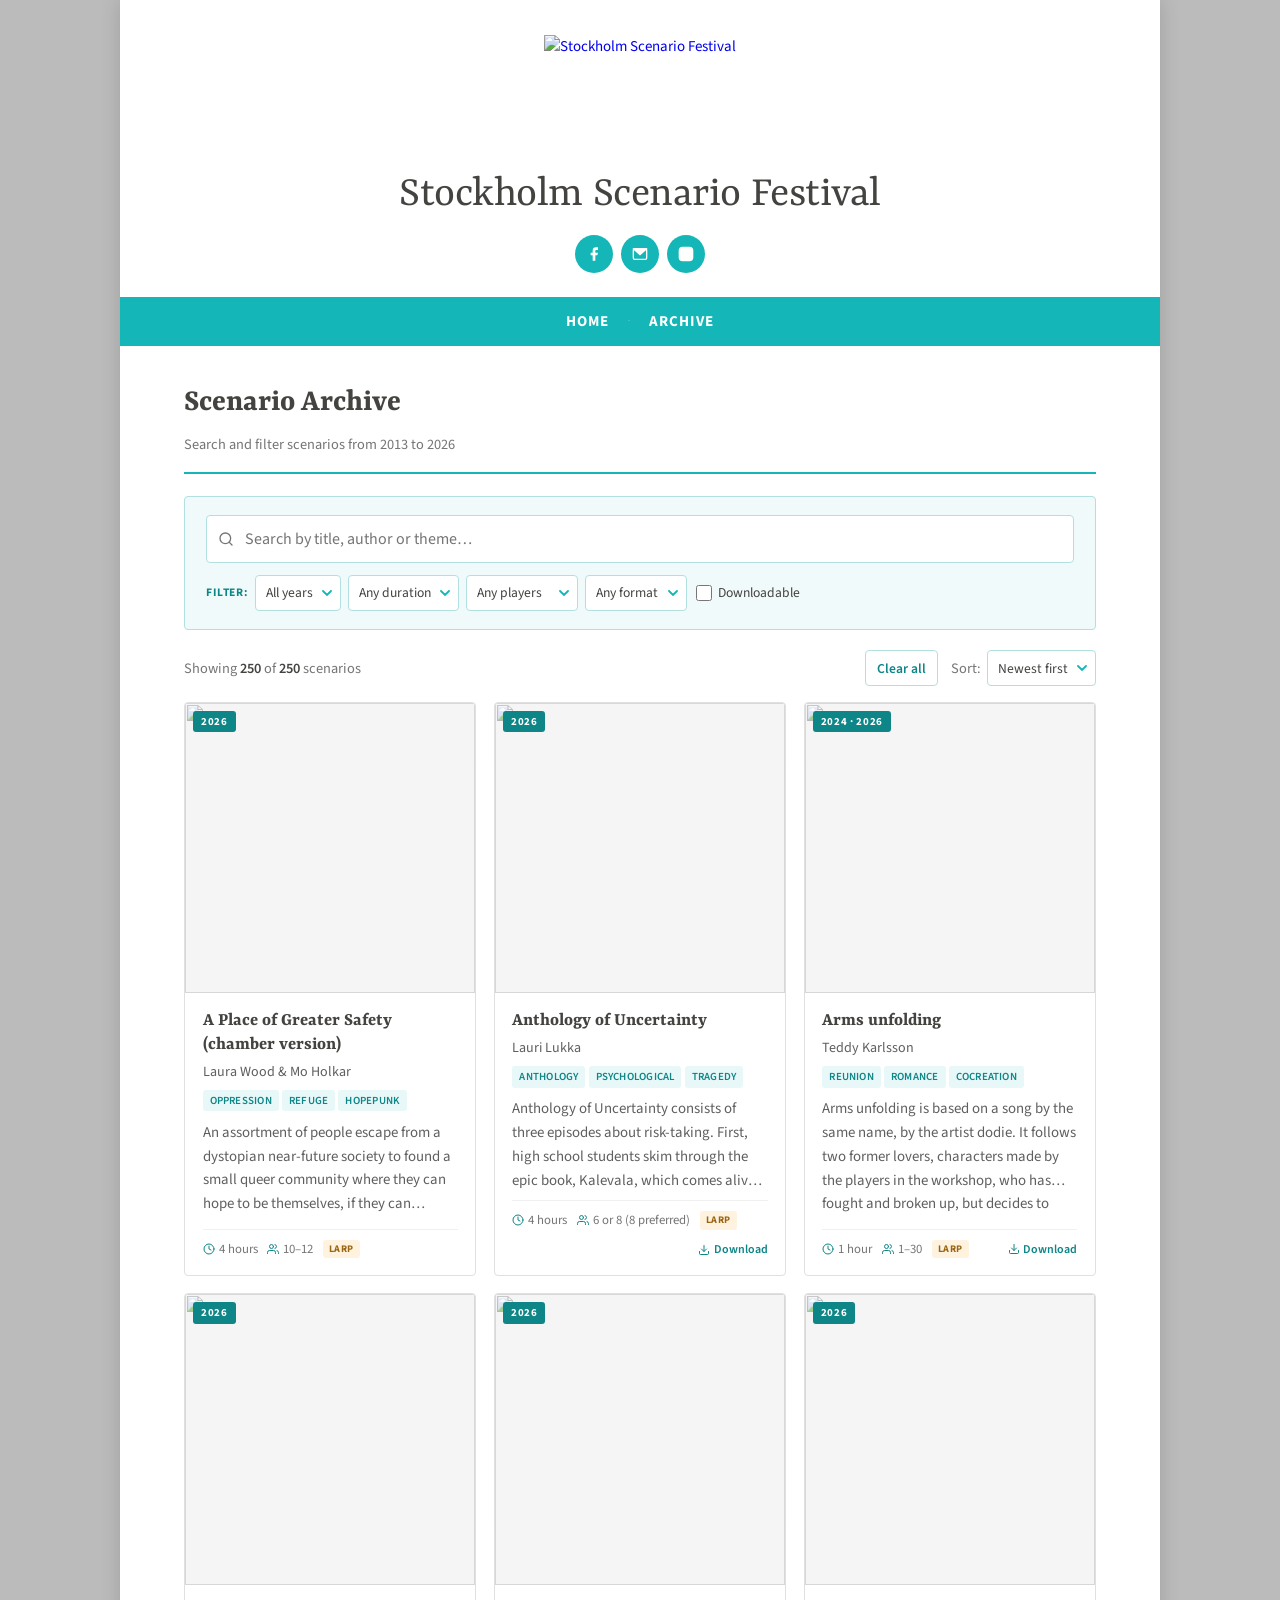
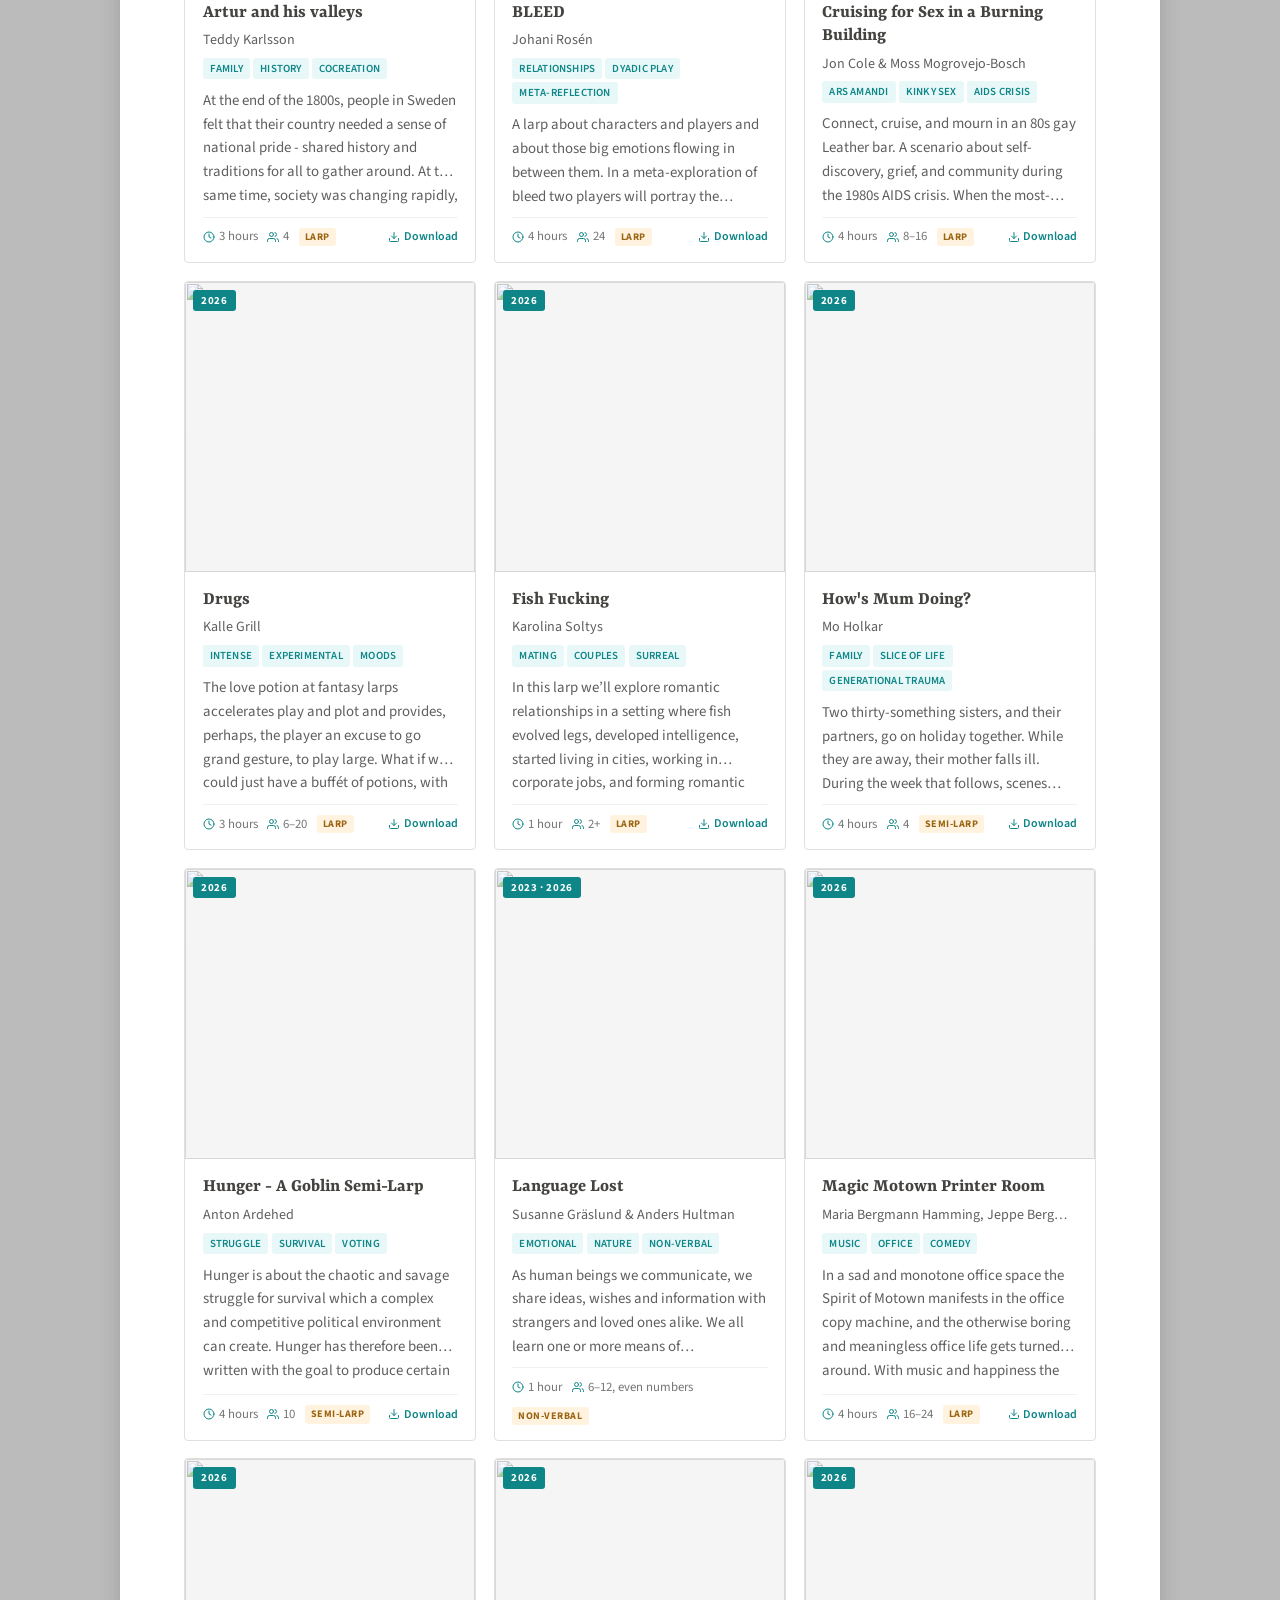
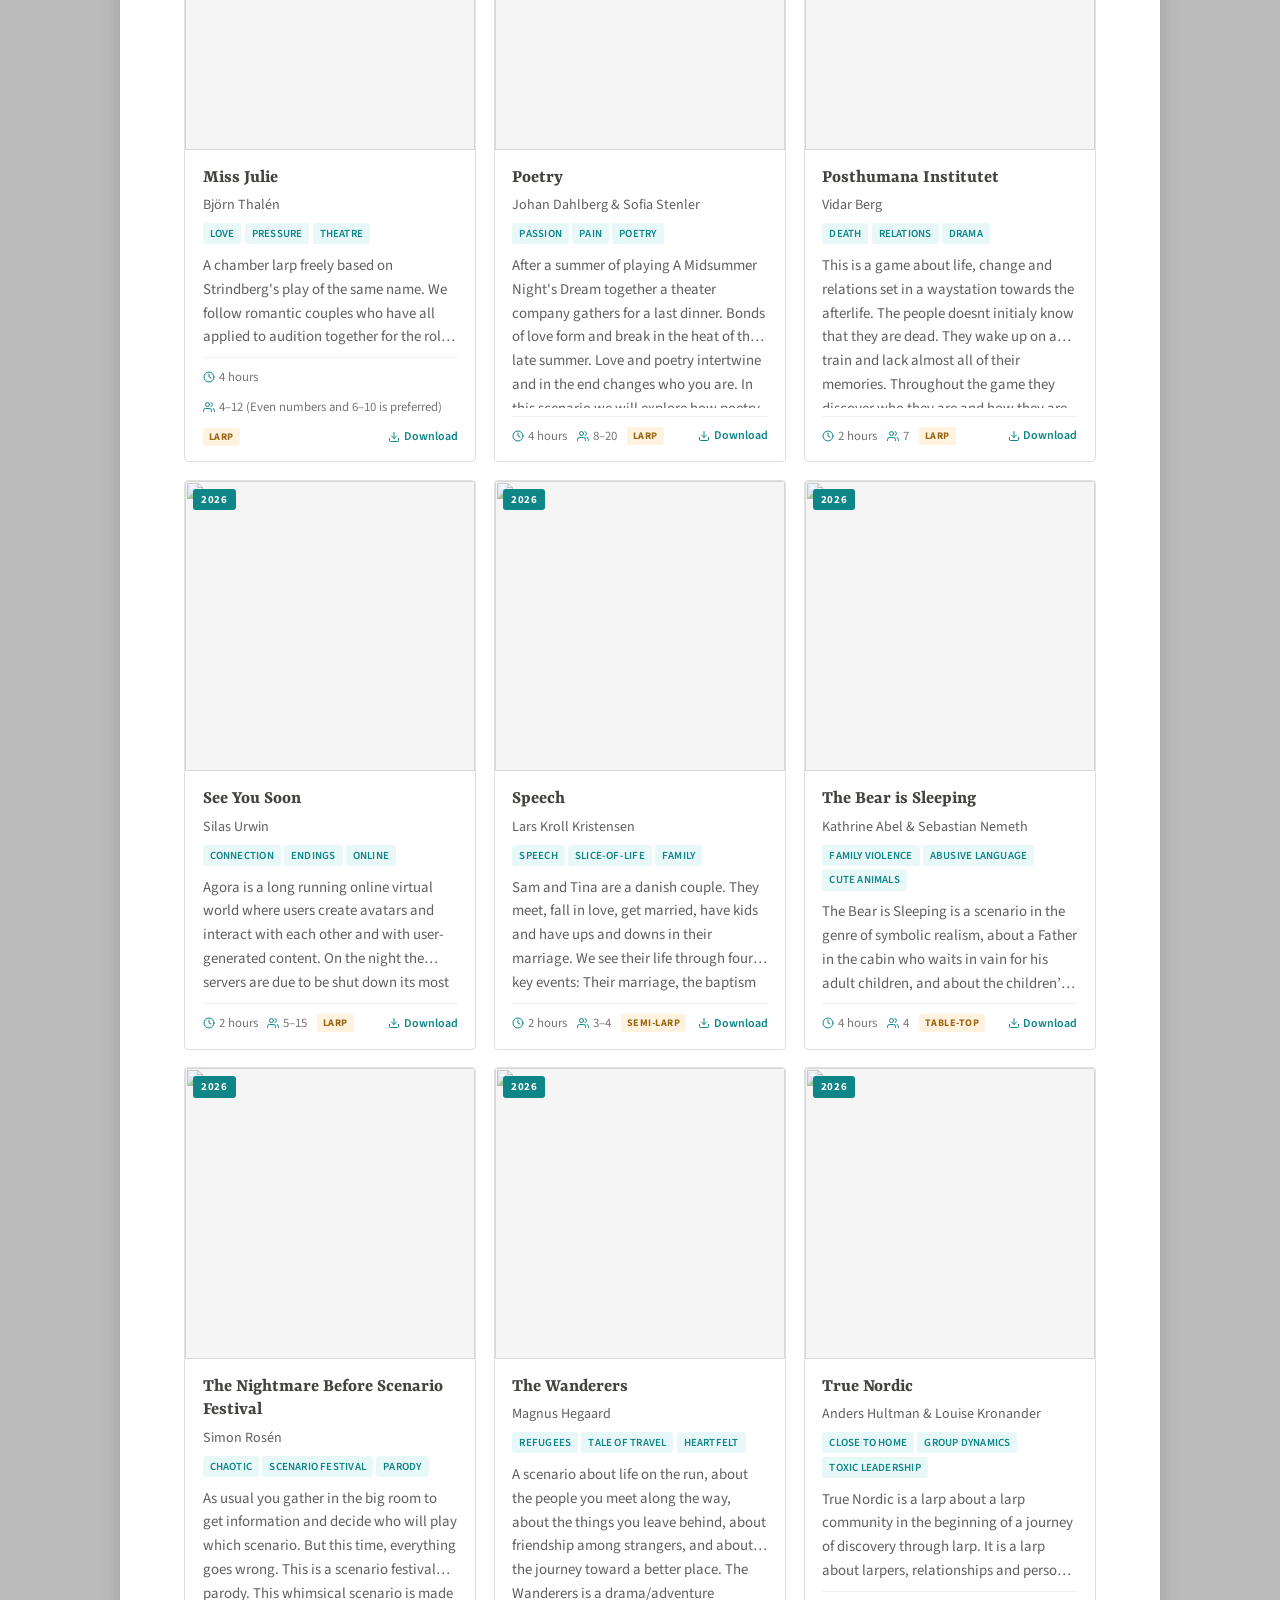
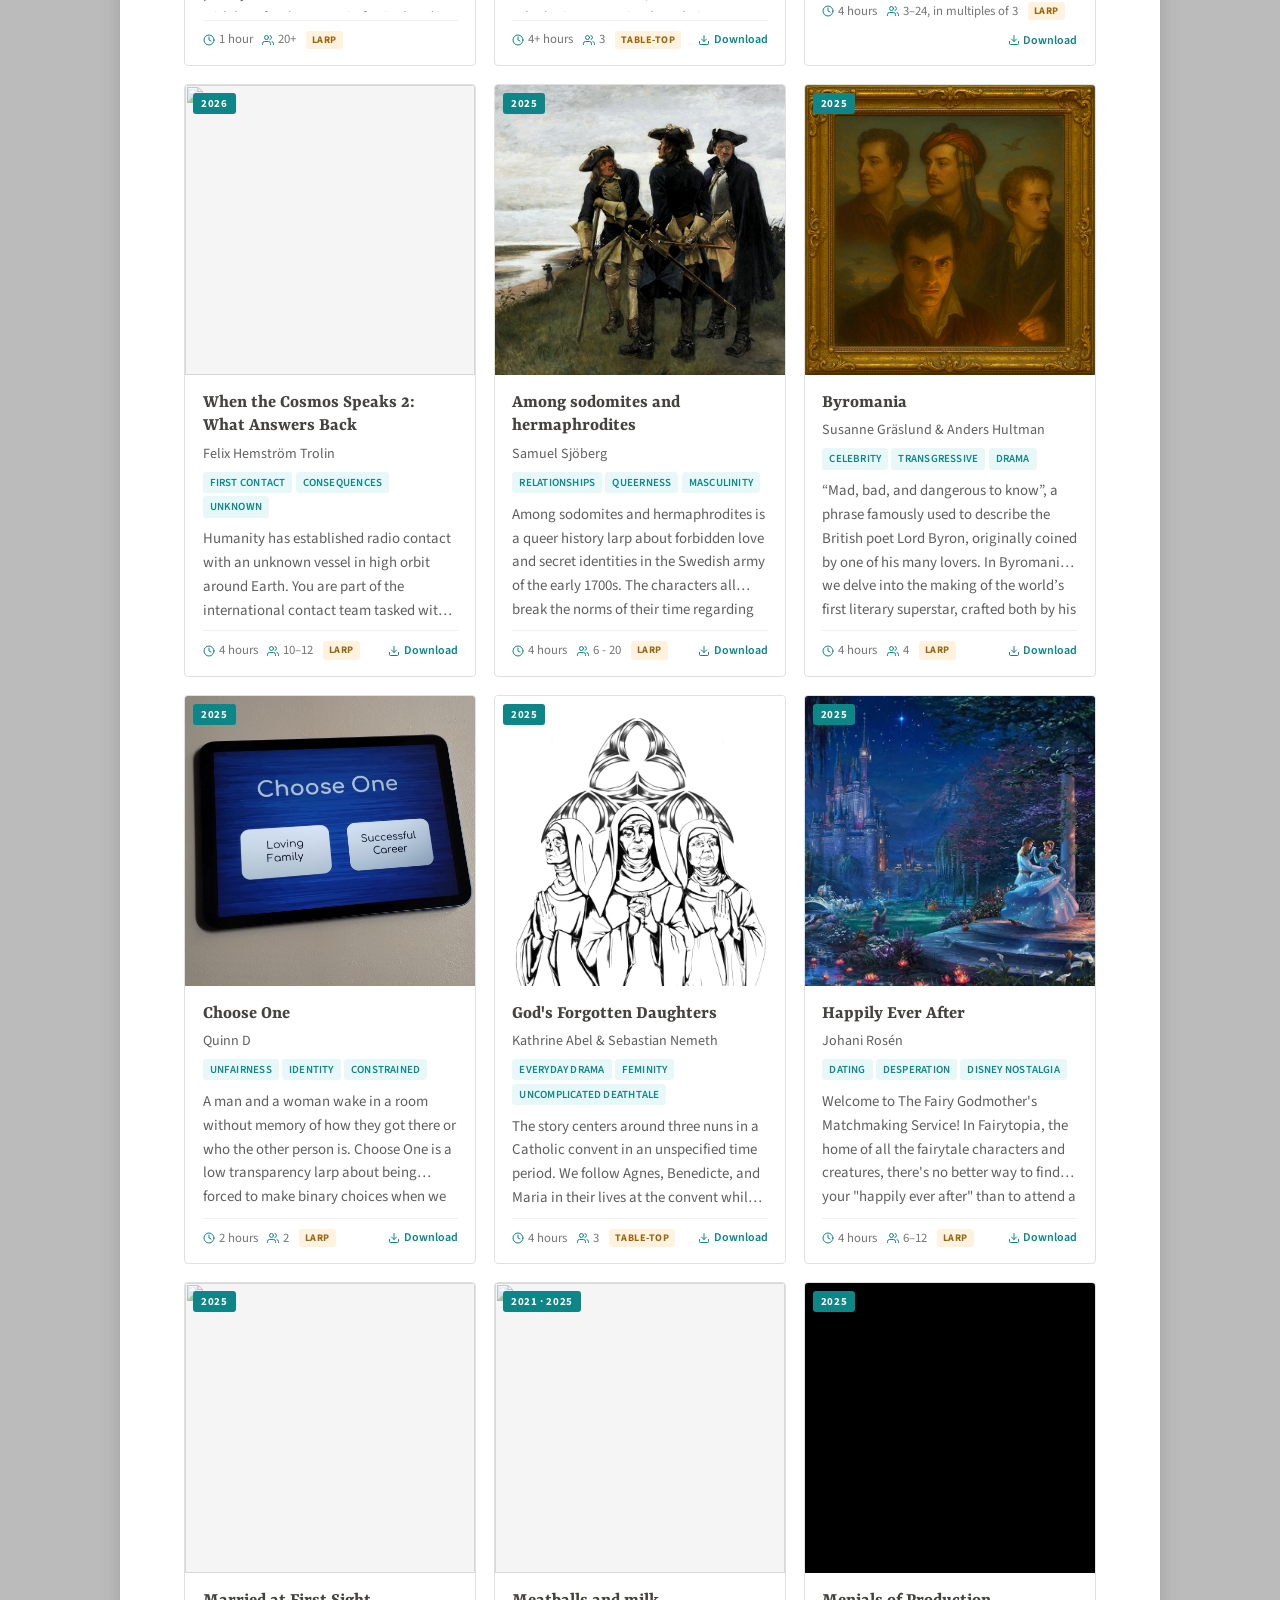
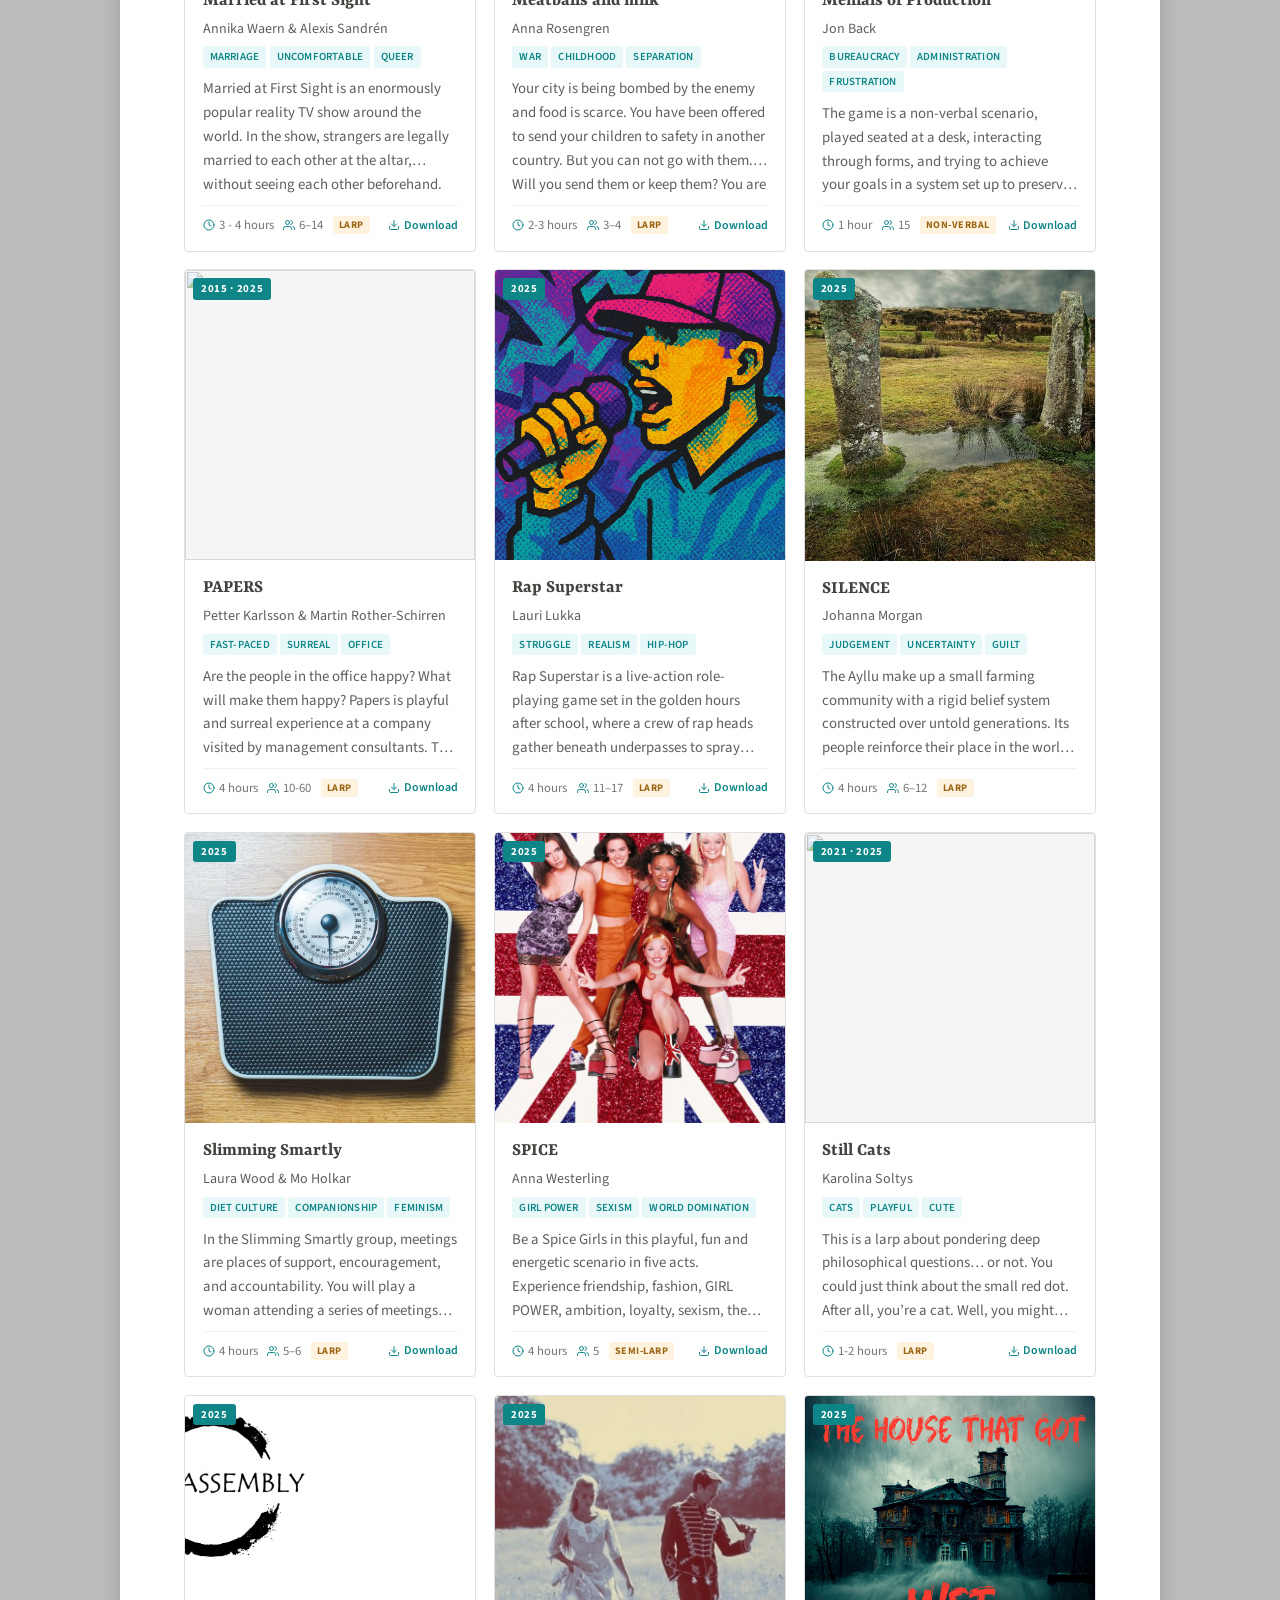
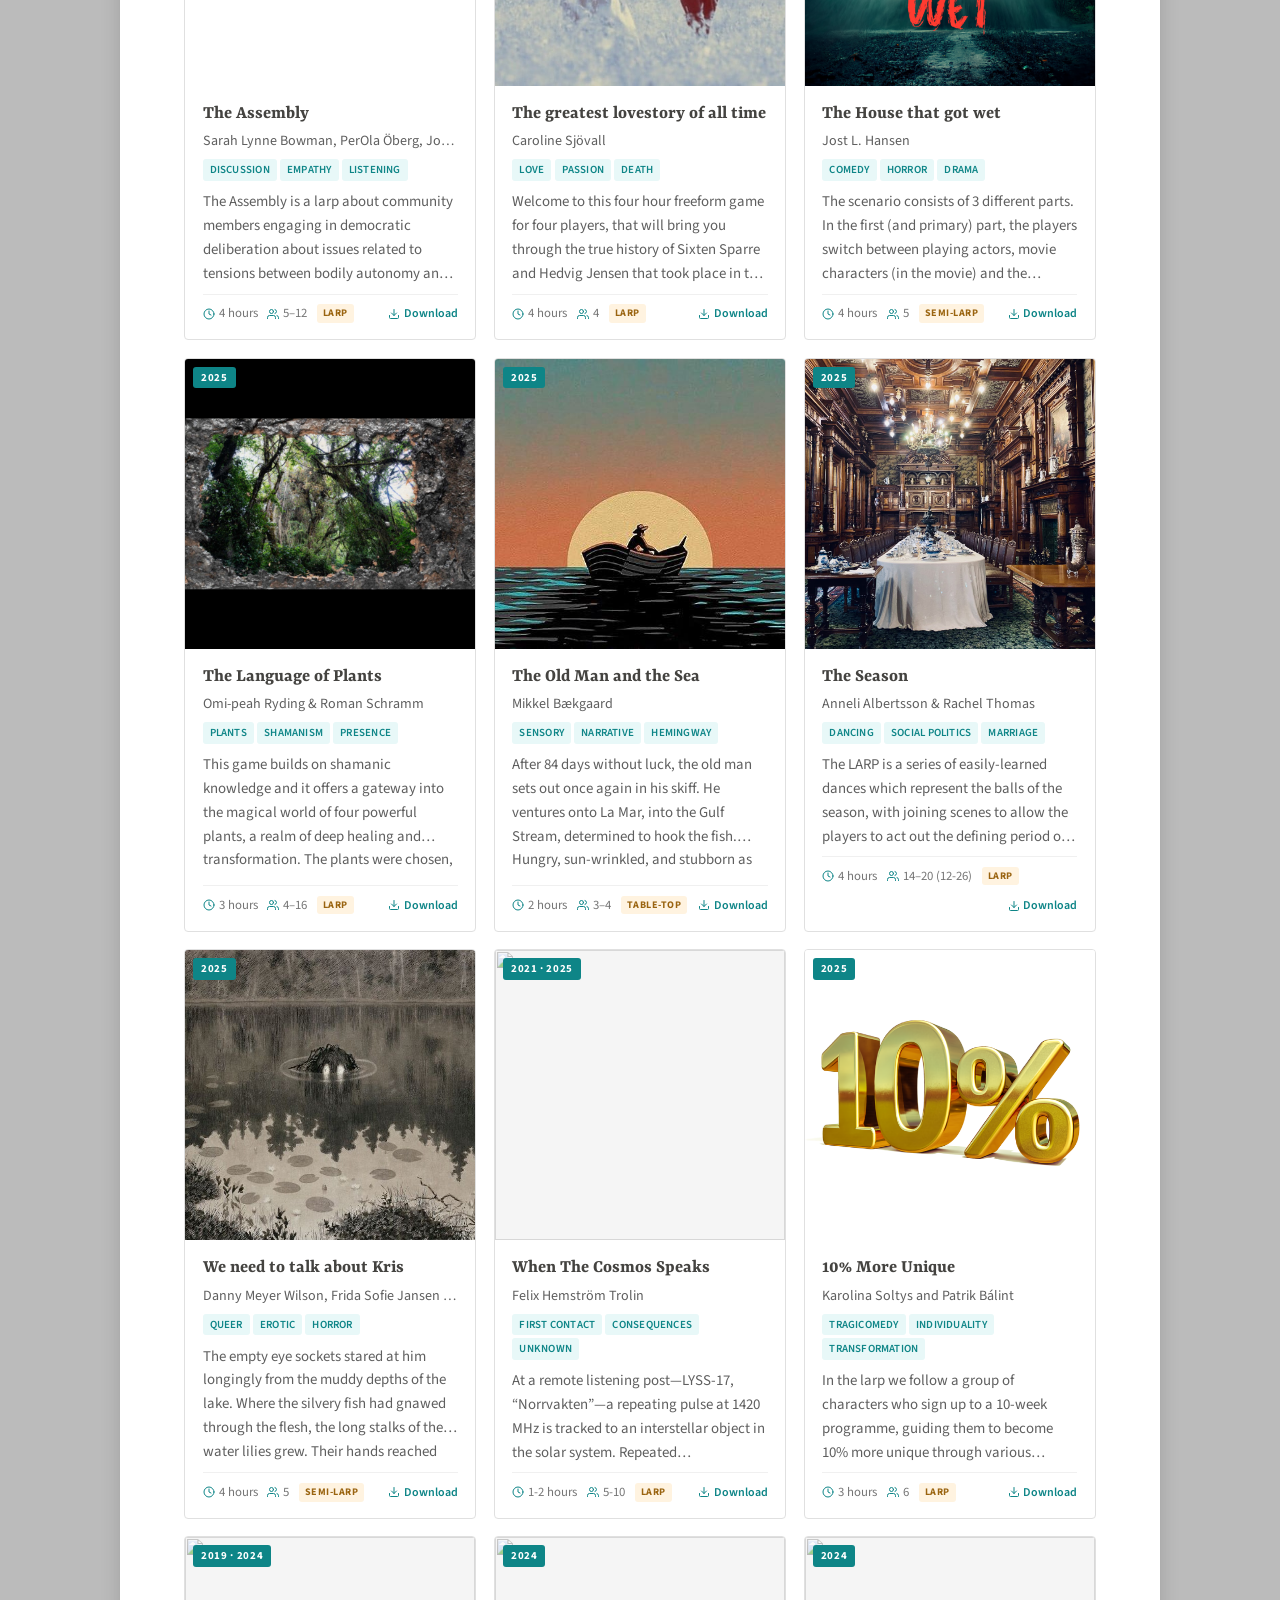
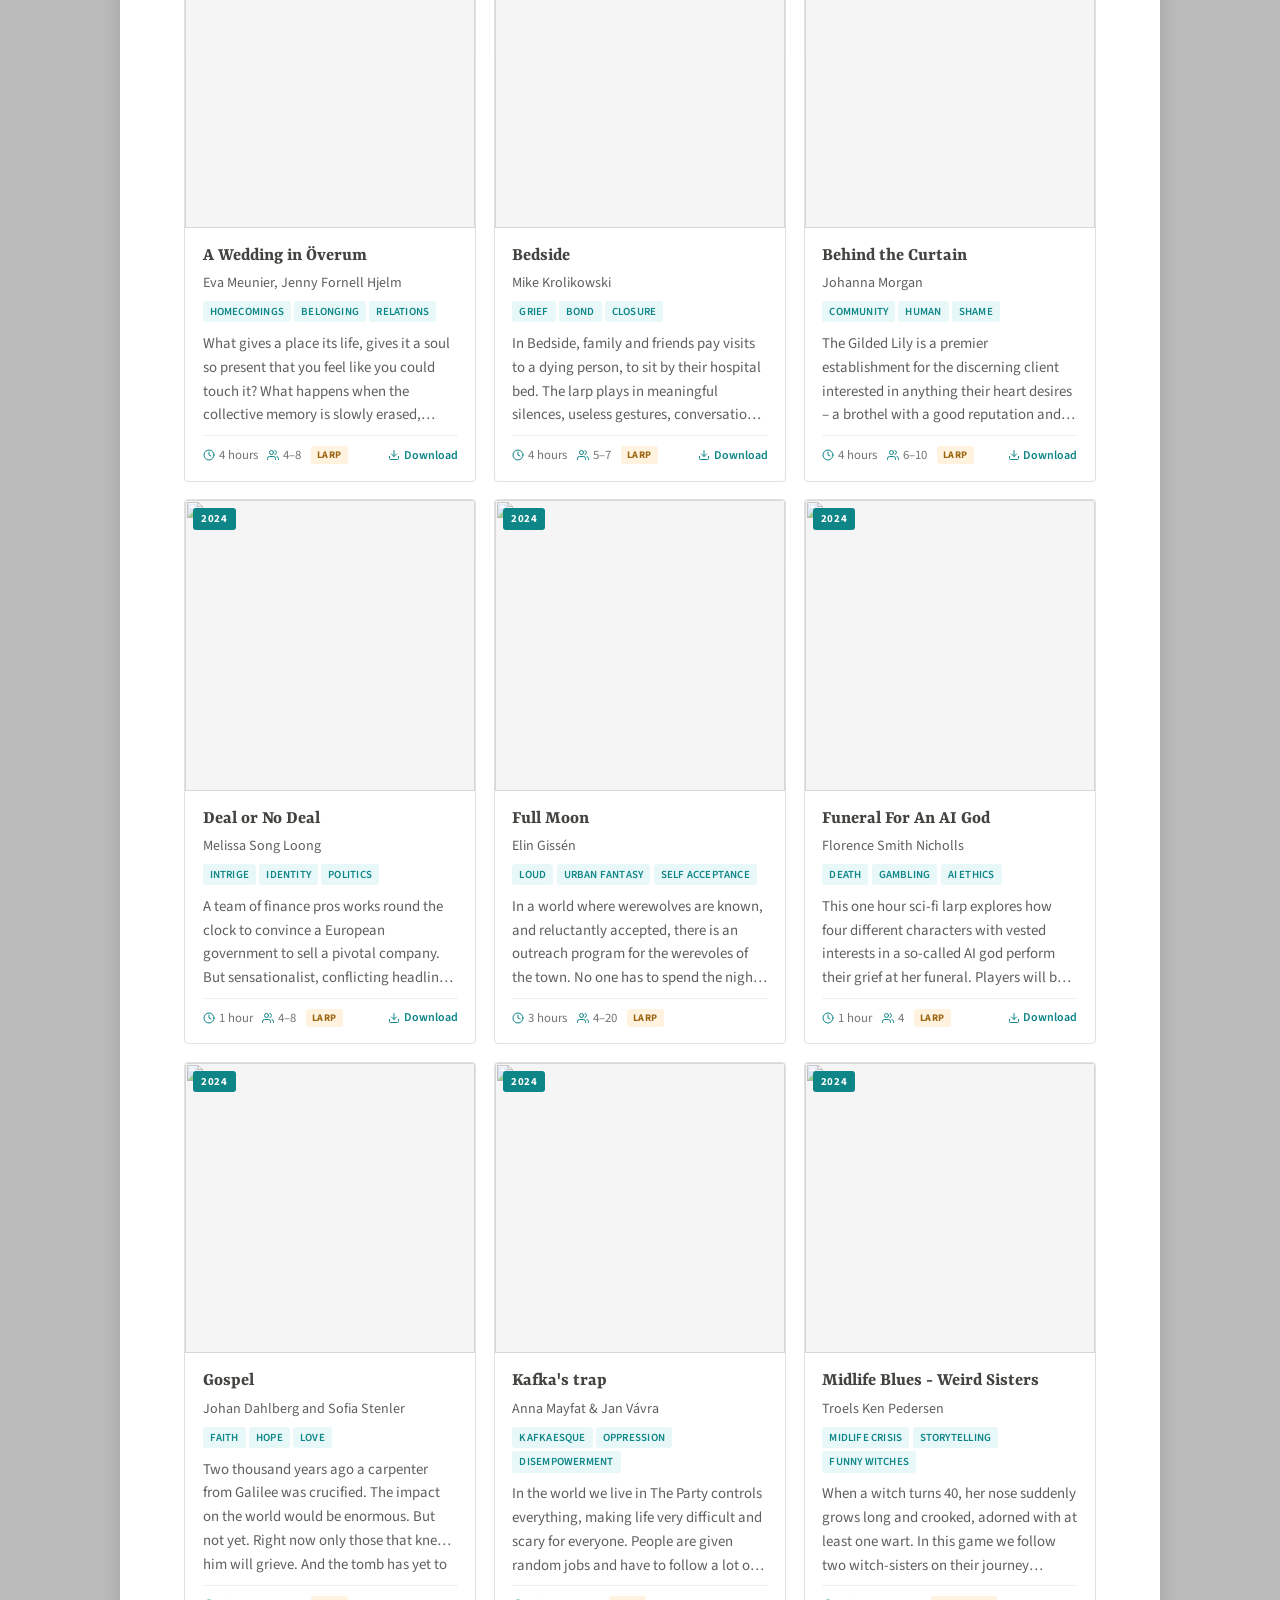
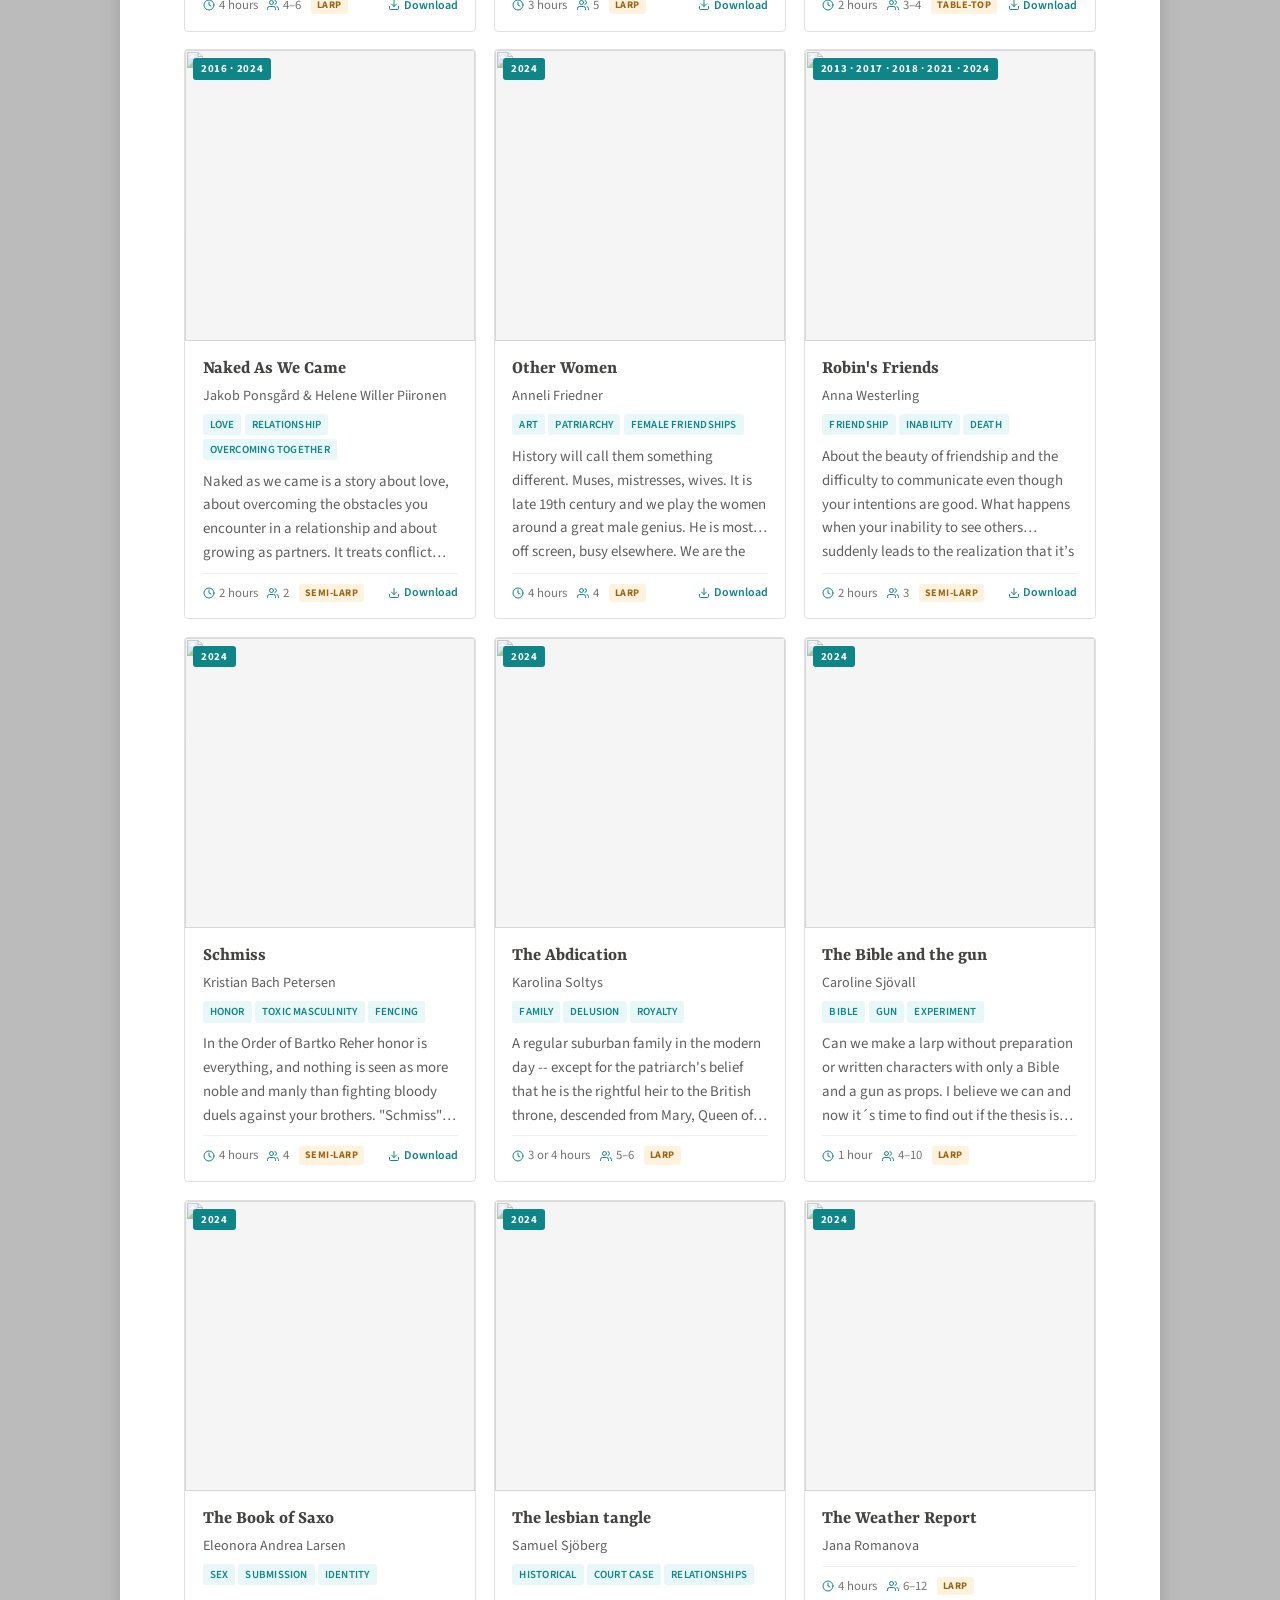
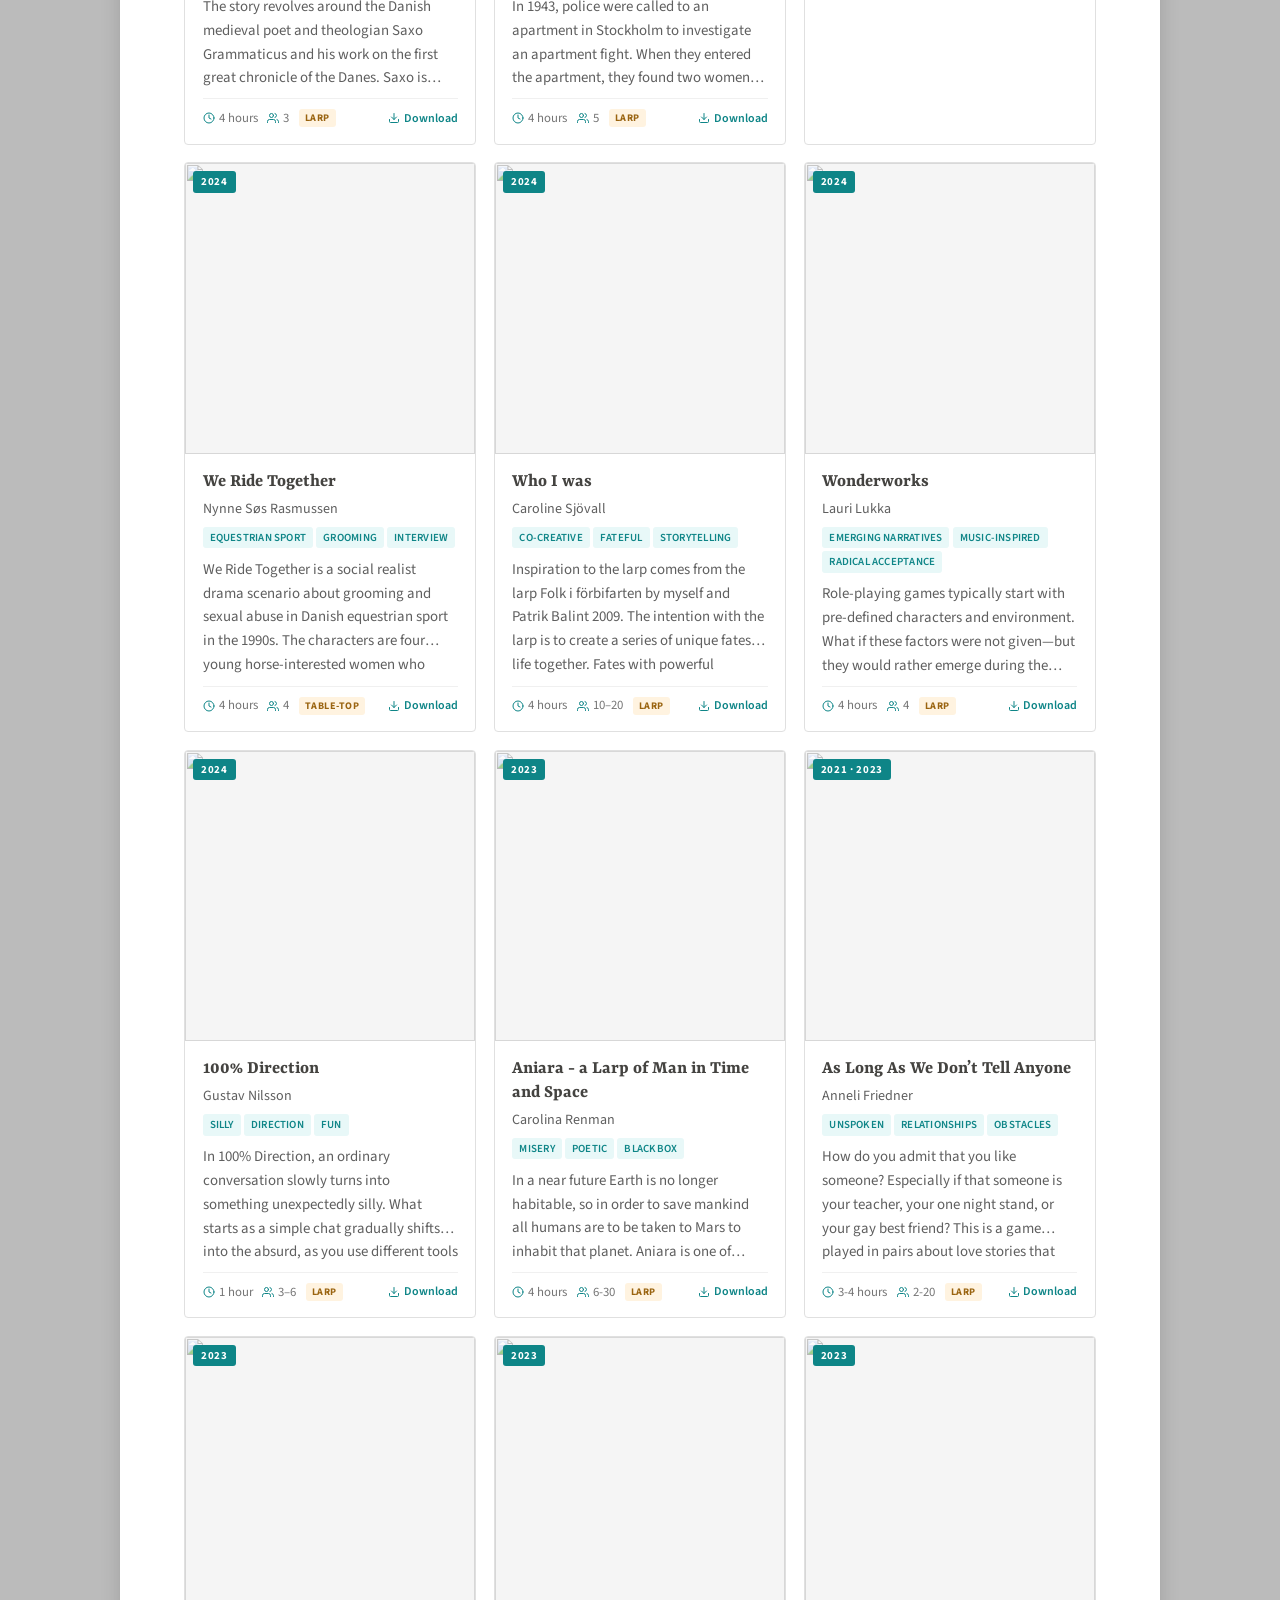
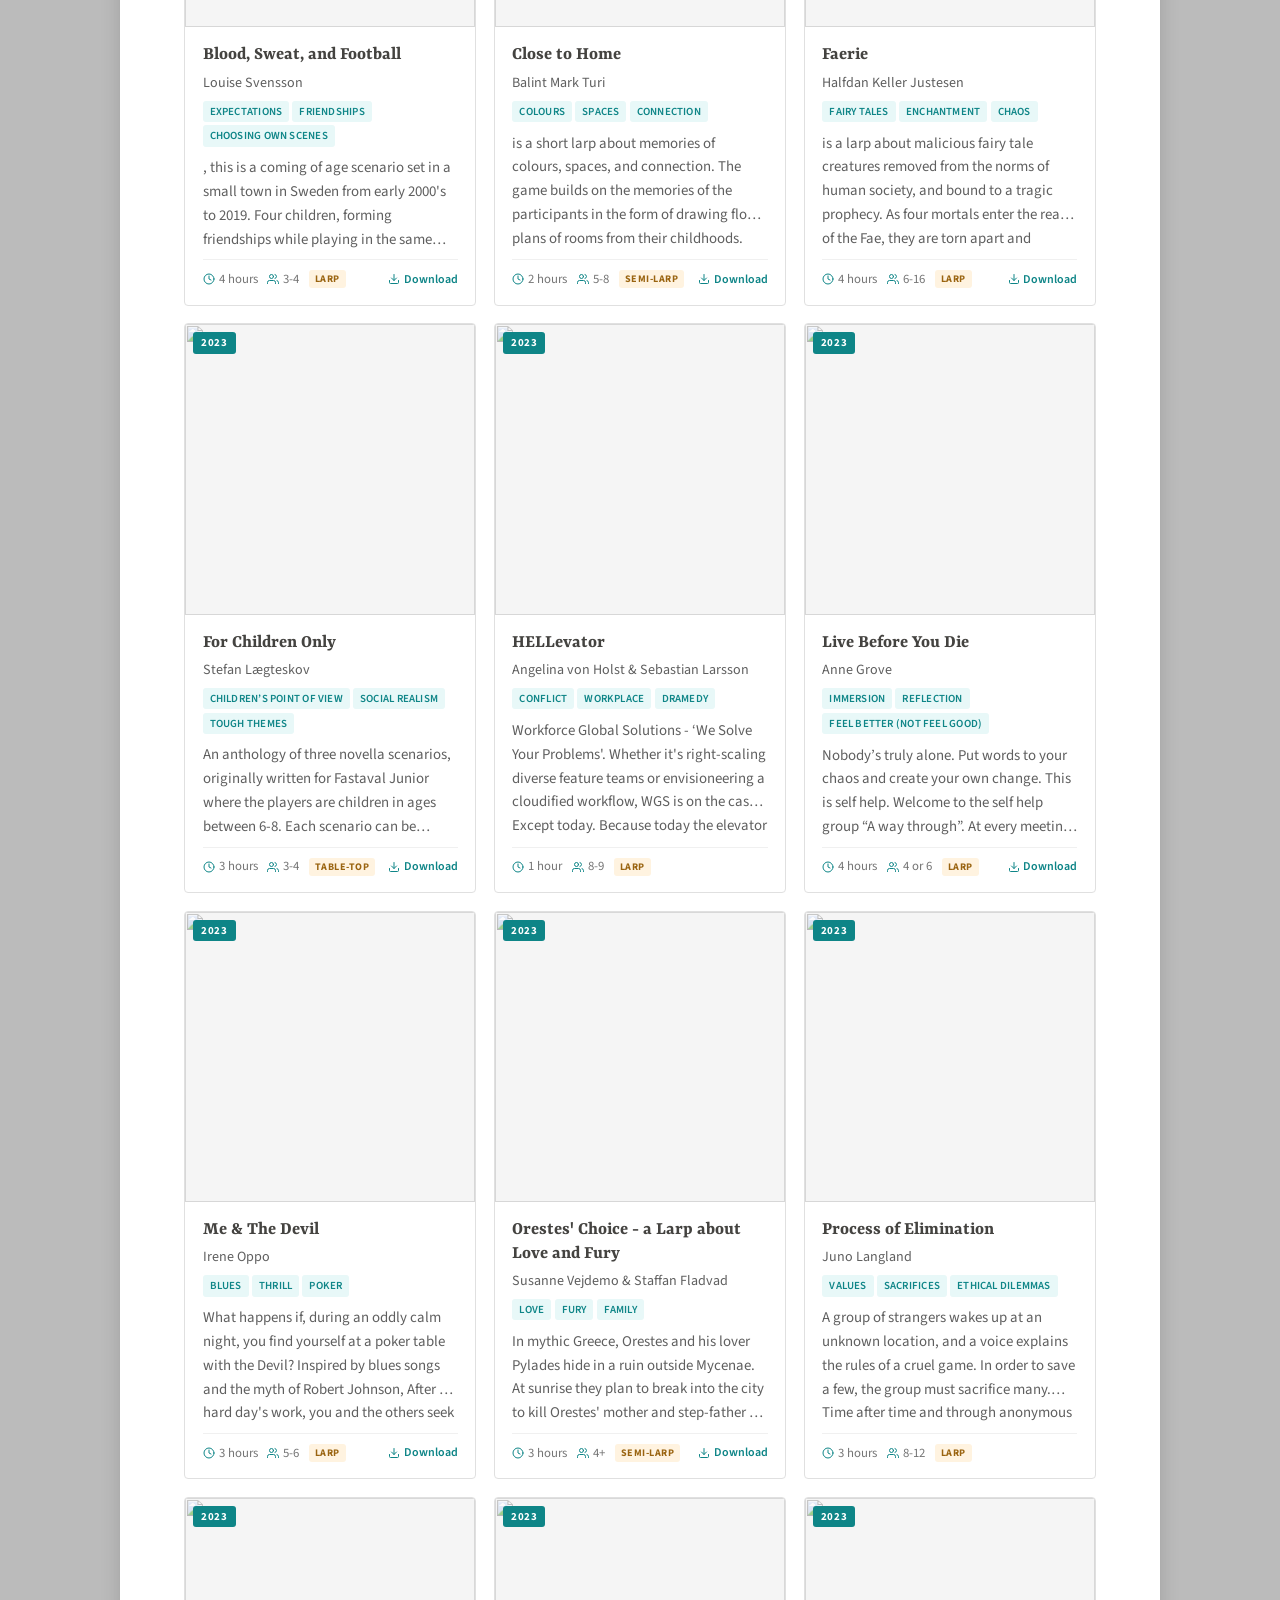
==== commit 0bcc2e25: "Fix the download checkbox" ====
--- a/index.html
+++ b/index.html
@@ -191,13 +191,14 @@
       <select id="filter-duration" aria-label="Duration"><option value="">Any duration</option></select>
       <select id="filter-players" aria-label="Number of players"><option value="">Any players</option></select>
       <select id="filter-format" aria-label="Format"><option value="">Any format</option></select>
-      <label class="dl-check"><input type="checkbox" id="filter-download"> Download available</label>
-      <button type="button" class="clear-btn" id="clear">Clear all</button>
+      <label class="dl-check"><input type="checkbox" id="filter-download"> Downloadable</label>
     </div>
   </div>
 
   <div class="results-bar">
     <span class="results-count" aria-live="polite">Showing <strong id="result-count">—</strong> of <strong id="total-count">—</strong> scenarios</span>
+    <div class="results-actions">
+      <button type="button" class="clear-btn" id="clear">Clear all</button>
     <label class="sort-wrap">Sort:
       <select id="sort">
         <option value="year-desc">Newest first</option>
@@ -205,6 +206,7 @@
         <option value="title">Title A–Z</option>
       </select>
     </label>
+    </div>
   </div>
 
   <div class="grid" id="grid"><div class="message"><p>Loading…</p></div></div>
--- a/archive.css
+++ b/archive.css
@@ -42,7 +42,7 @@
 #search:focus { border-color: var(--teal); box-shadow: 0 0 0 3px rgba(21,182,184,0.2); outline: none; }
 #search::placeholder { color: var(--text3); }
 
-.filter-row { display: flex; flex-wrap: wrap; align-items: center; gap: 0.5rem; }
+.filter-row { display: flex; flex-wrap: wrap; align-items: center; gap: 0.4rem 0.45rem; }
 .filter-lbl {
   font-size: 0.72rem; font-weight: 700; color: var(--teal-dark);
   text-transform: uppercase; letter-spacing: 0.08em;
@@ -50,19 +50,19 @@
 select {
   appearance: none; -webkit-appearance: none;
   font: 0.85rem var(--font);
-  padding: 0.45rem 1.9rem 0.45rem 0.7rem;
+  padding: 0.45rem 1.7rem 0.45rem 0.6rem;
   border: 1px solid #b2e0e0; border-radius: 4px;
-  background: #fff url("data:image/svg+xml,%3Csvg xmlns='http://www.w3.org/2000/svg' width='10' height='6'%3E%3Cpath d='M1 1l4 4 4-4' stroke='%2315b6b8' stroke-width='1.8' fill='none' stroke-linecap='round'/%3E%3C/svg%3E") no-repeat right 0.6rem center;
+  background: #fff url("data:image/svg+xml,%3Csvg xmlns='http://www.w3.org/2000/svg' width='10' height='6'%3E%3Cpath d='M1 1l4 4 4-4' stroke='%2315b6b8' stroke-width='1.8' fill='none' stroke-linecap='round'/%3E%3C/svg%3E") no-repeat right 0.5rem center;
   color: var(--text); cursor: pointer;
   transition: border-color 0.15s;
 }
 select:hover { border-color: var(--teal); }
-.dl-check { display: inline-flex; align-items: center; gap: 0.4rem; font-size: 0.85rem; cursor: pointer; padding: 0.45rem 0.2rem; }
+.dl-check { display: inline-flex; align-items: center; gap: 0.4rem; font-size: 0.85rem; cursor: pointer; padding: 0.45rem 0.1rem; white-space: nowrap; }
 .dl-check input { accent-color: var(--teal-dark); width: 1rem; height: 1rem; cursor: pointer; }
+.results-actions { display: flex; align-items: center; gap: 0.8rem; flex-wrap: wrap; }
 .clear-btn {
-  margin-left: auto;
   font: 600 0.85rem var(--font);
-  padding: 0.45rem 0.85rem;
+  padding: 0.45rem 0.7rem;
   background: #fff; border: 1px solid #b2e0e0; border-radius: 4px;
   color: var(--teal-dark); cursor: pointer;
   transition: background 0.15s, color 0.15s, border-color 0.15s;
